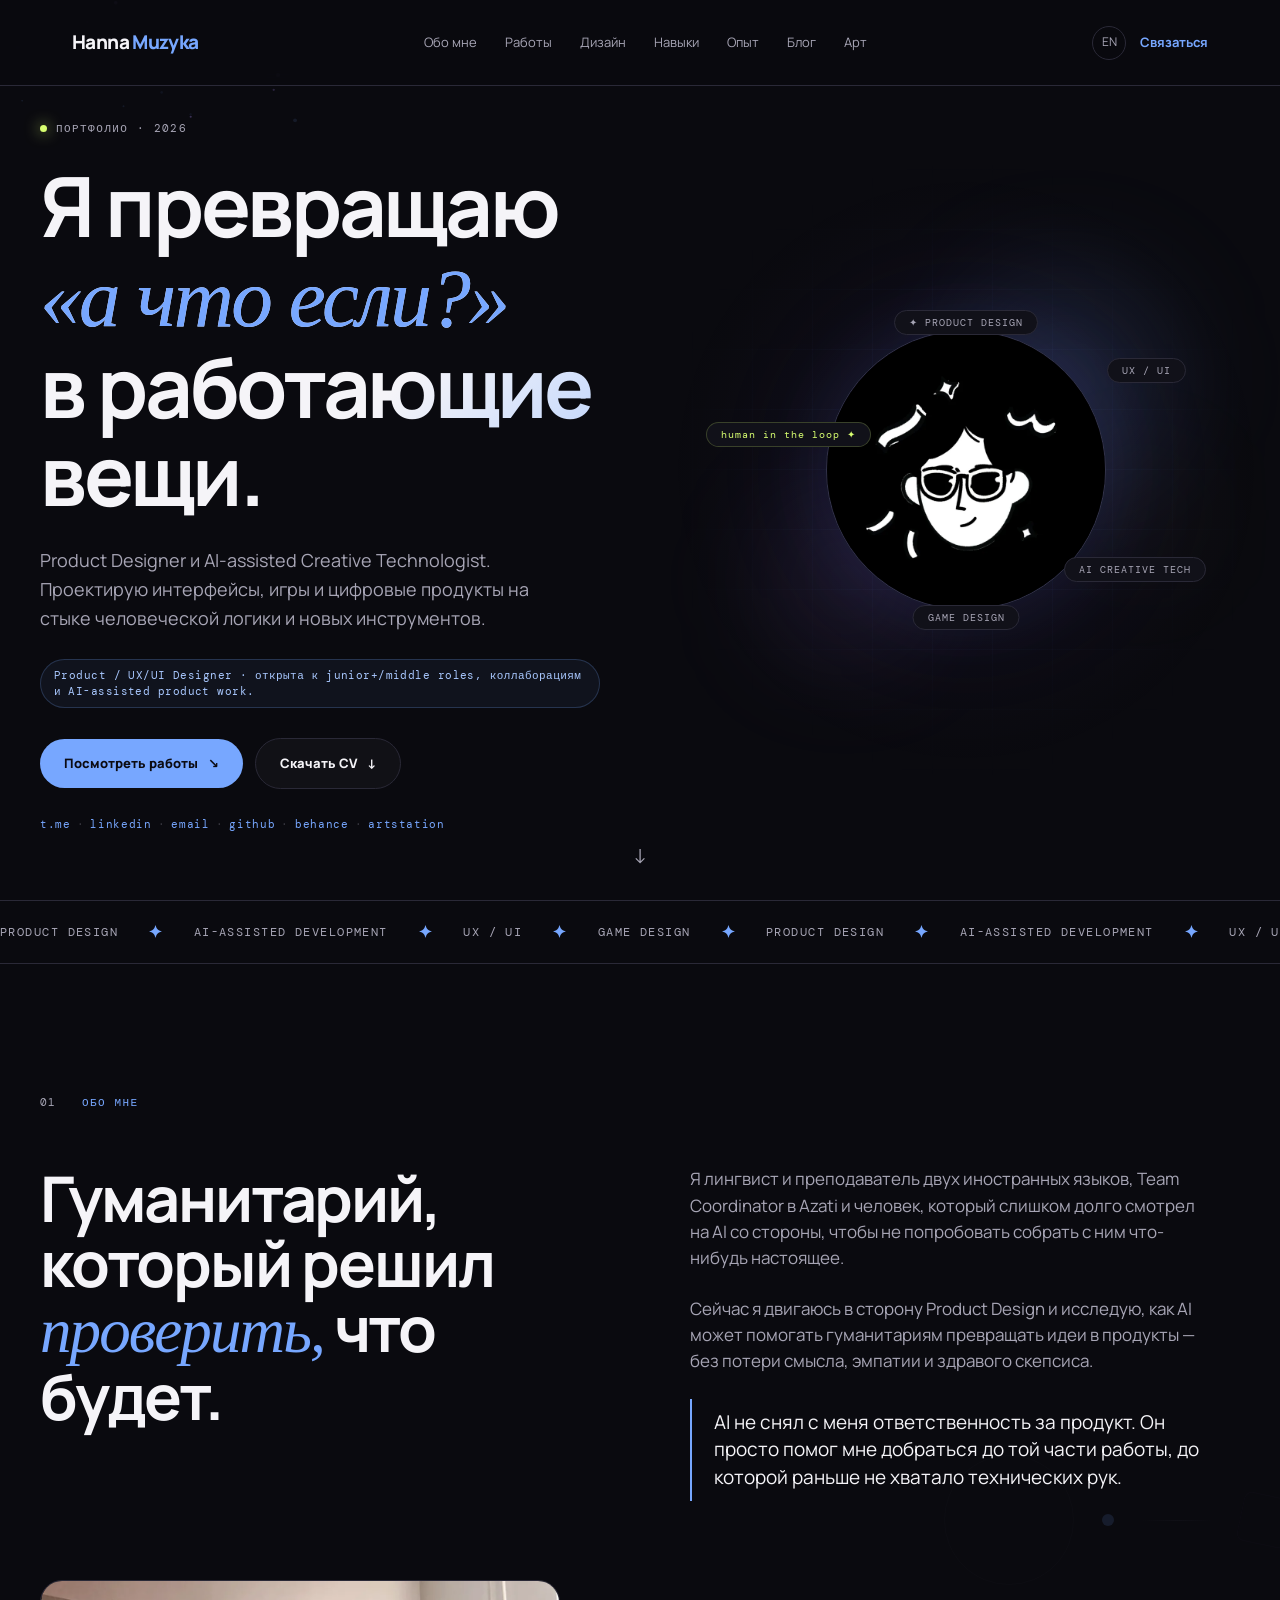
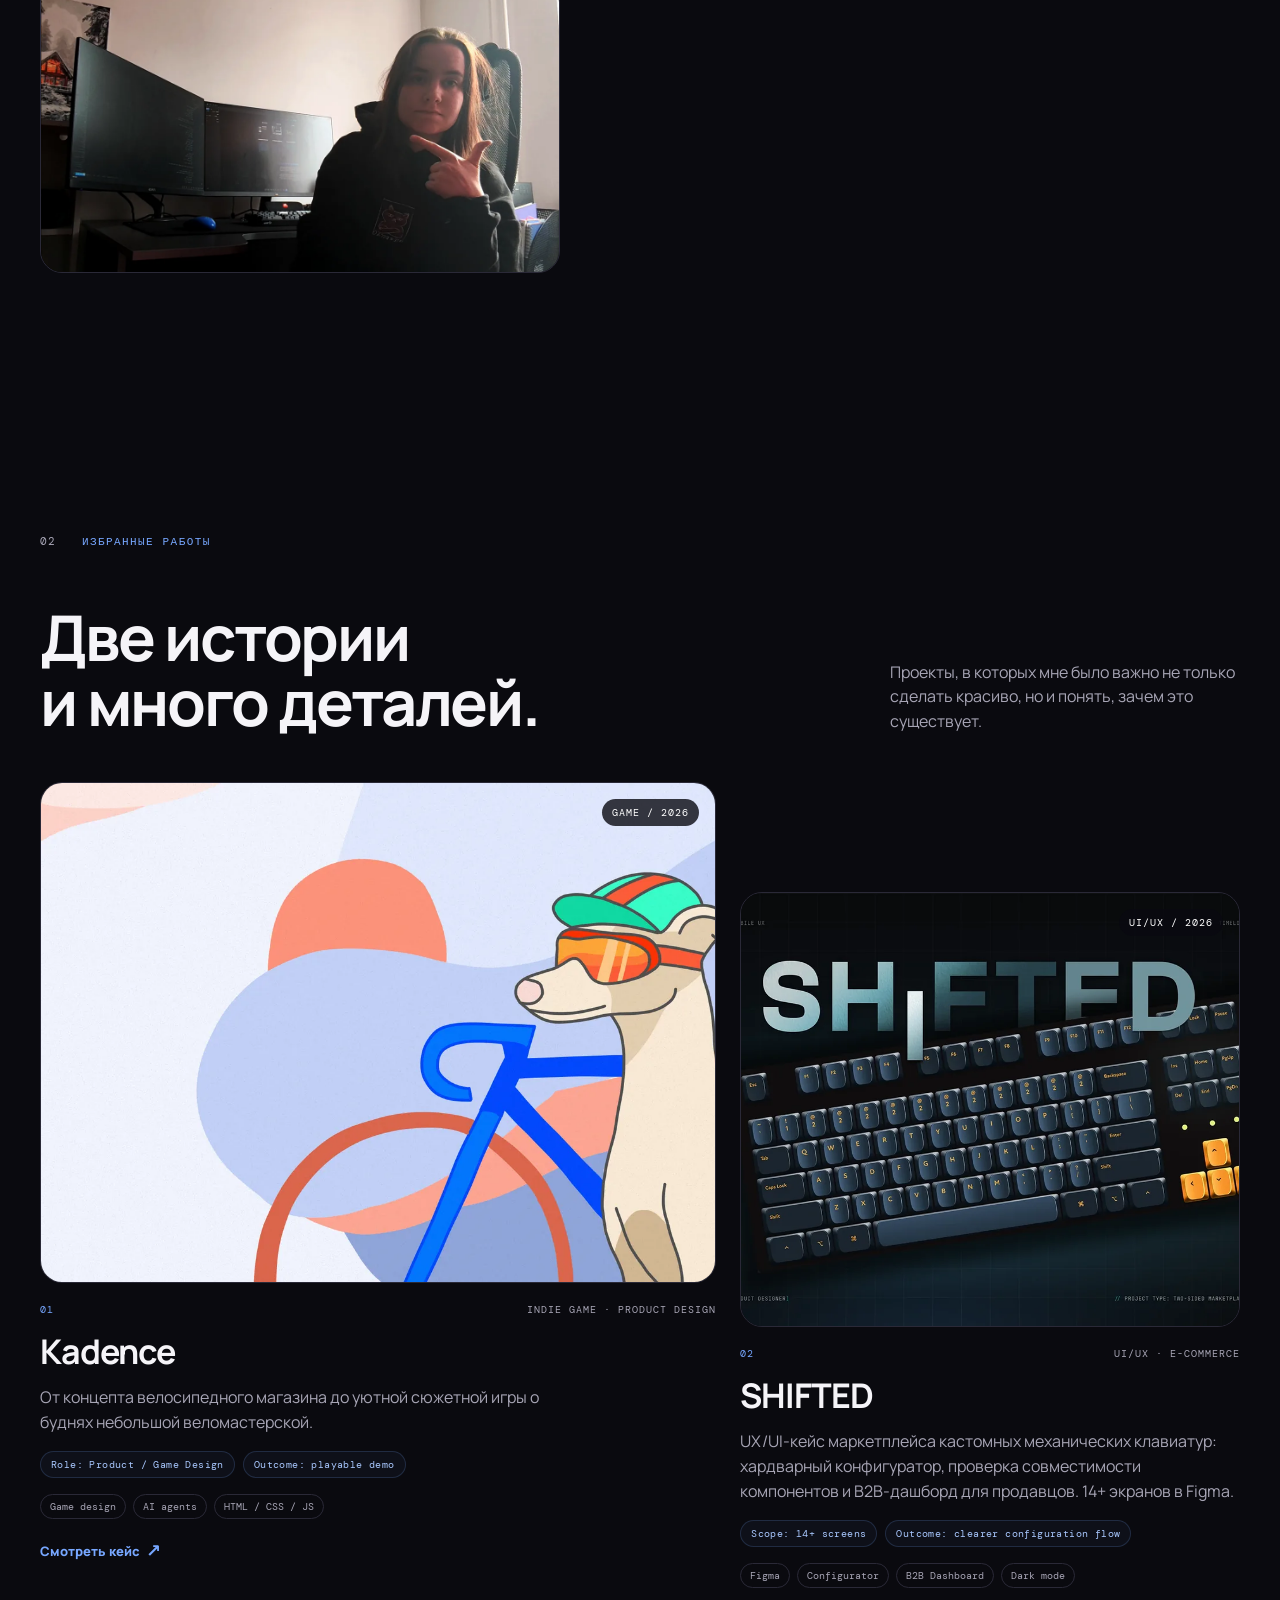
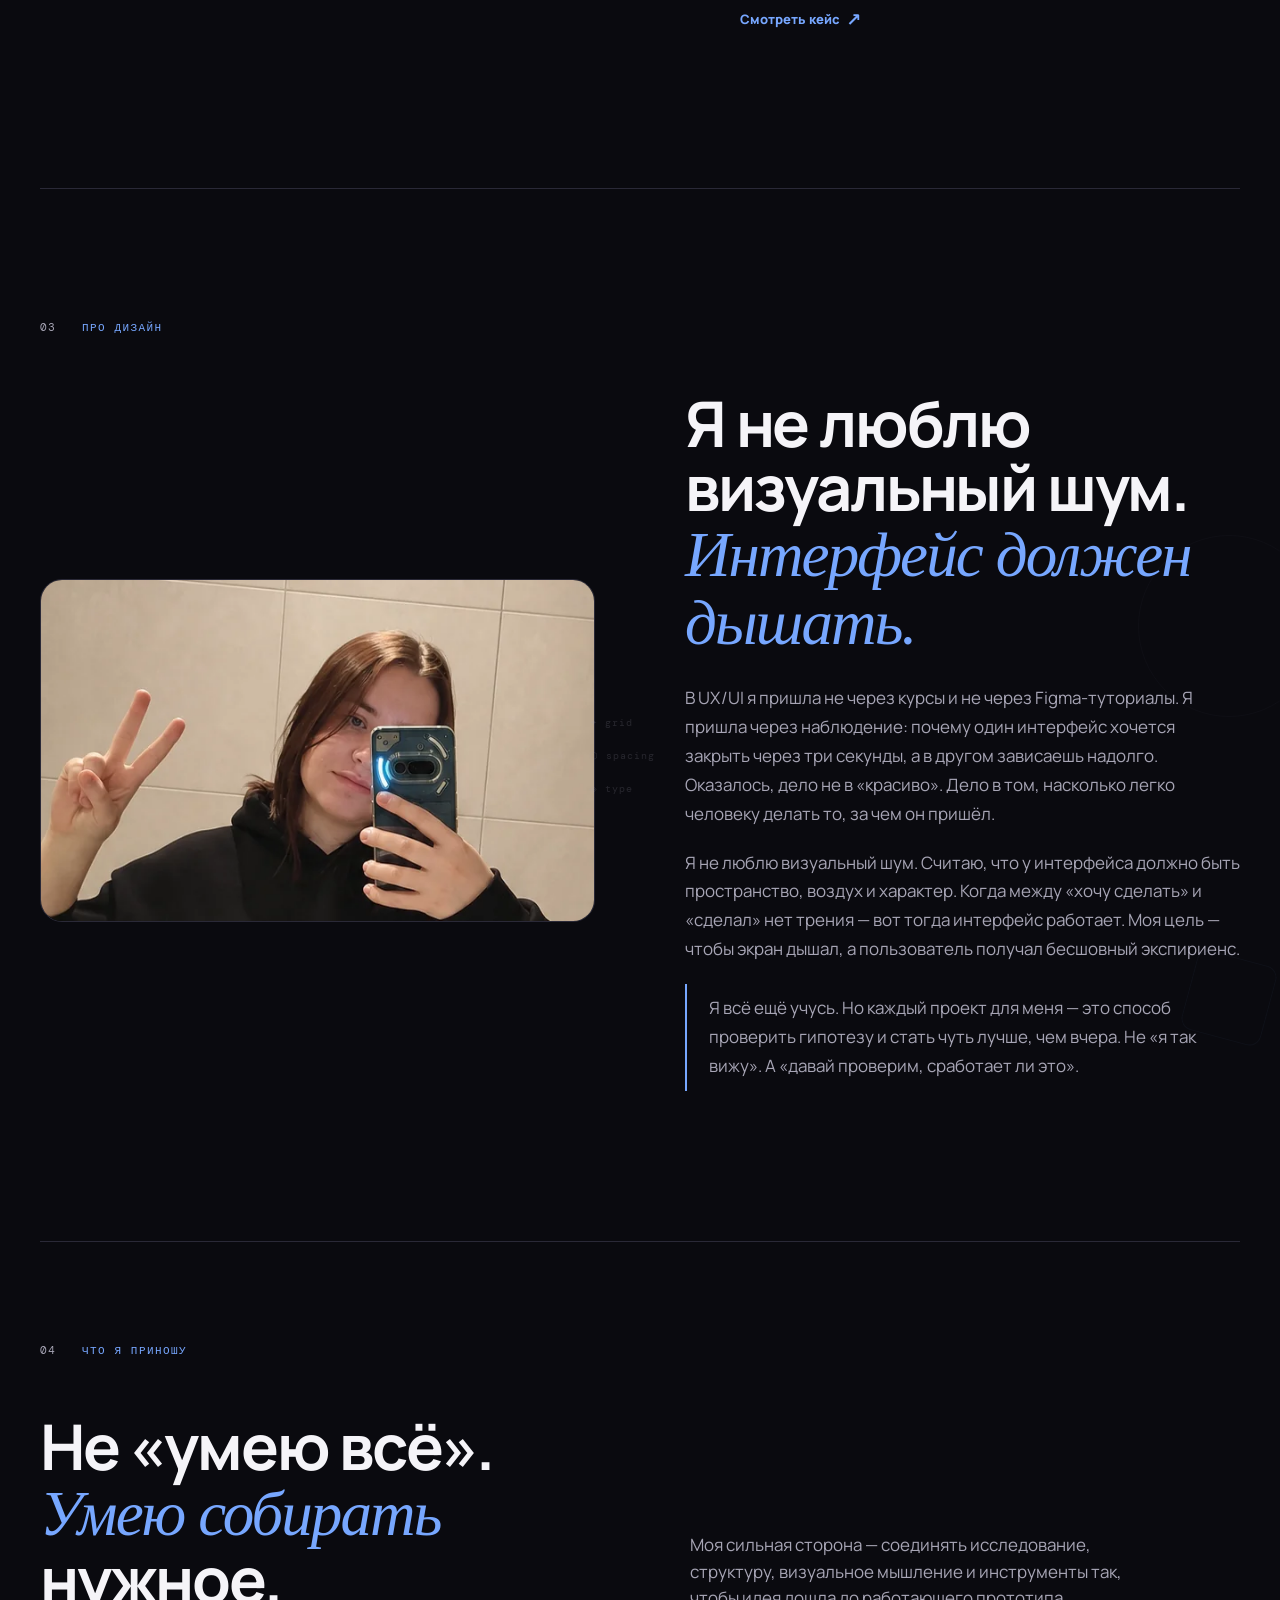
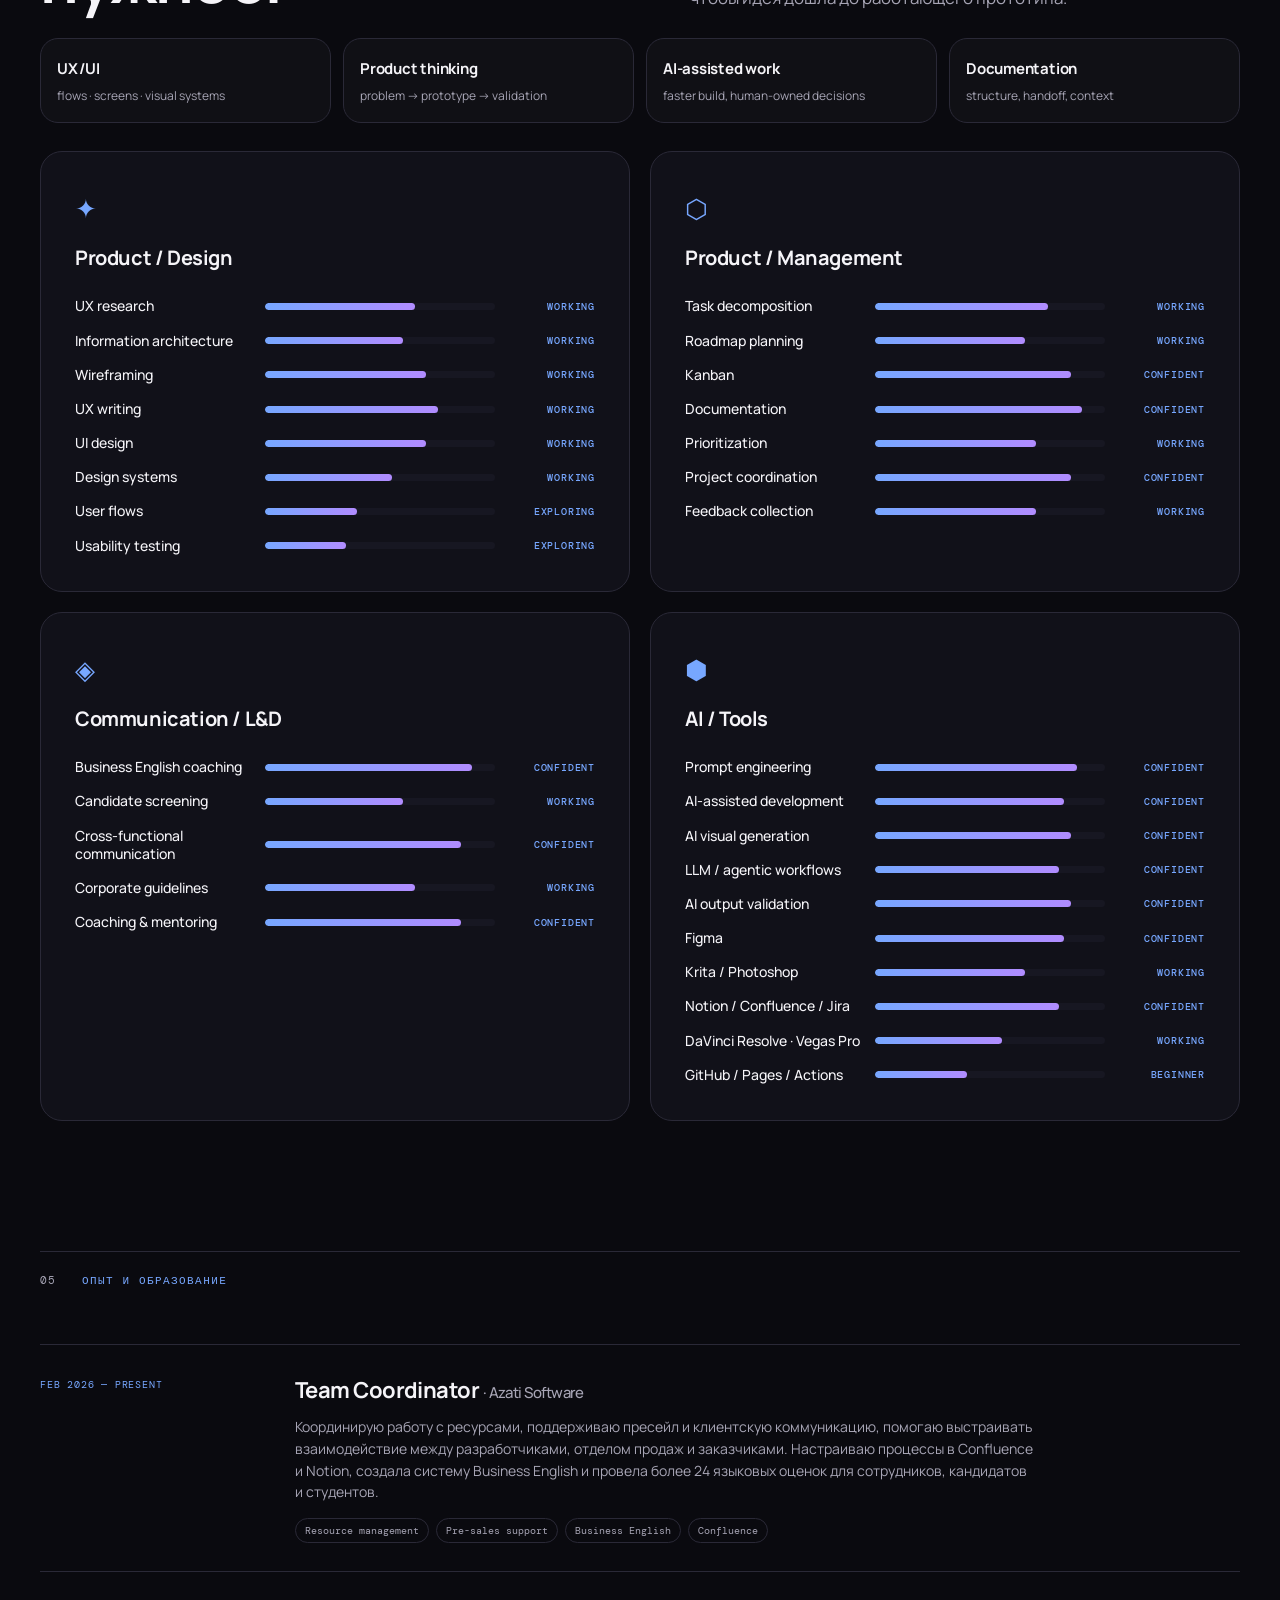
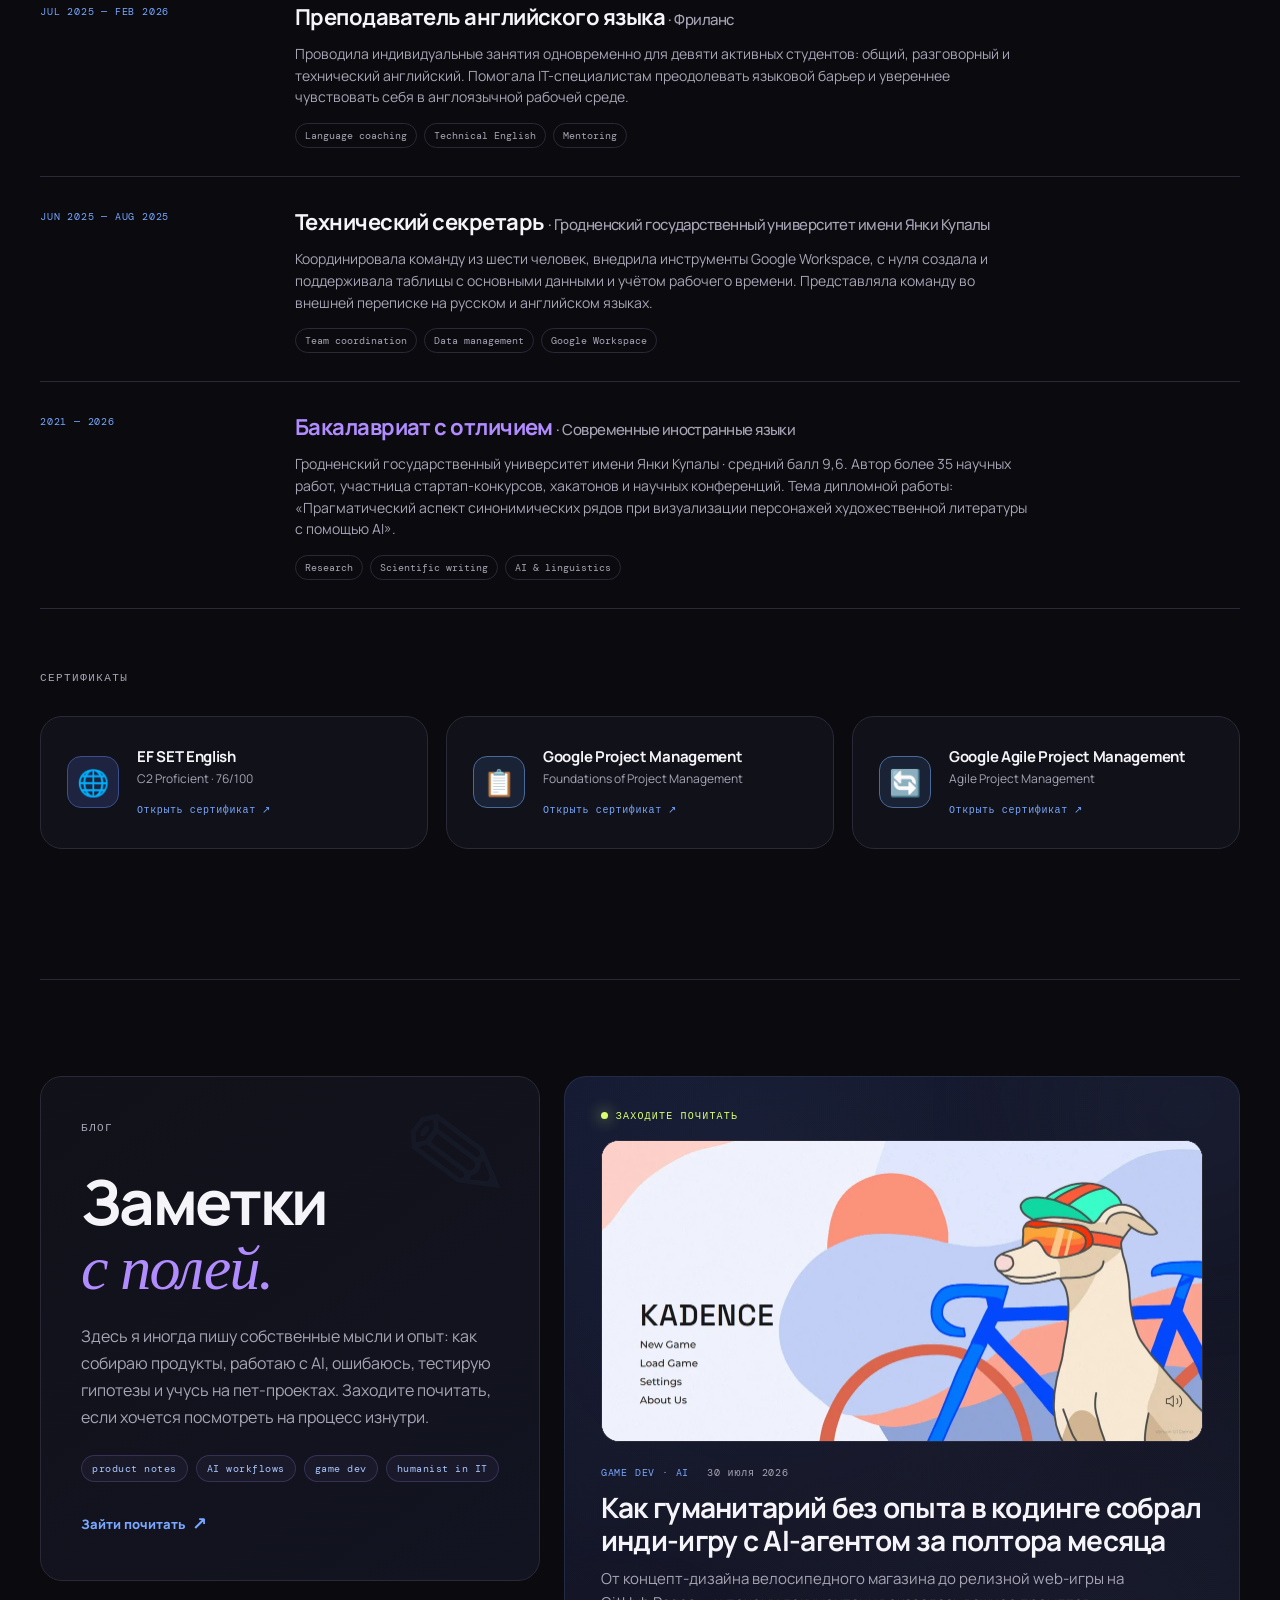
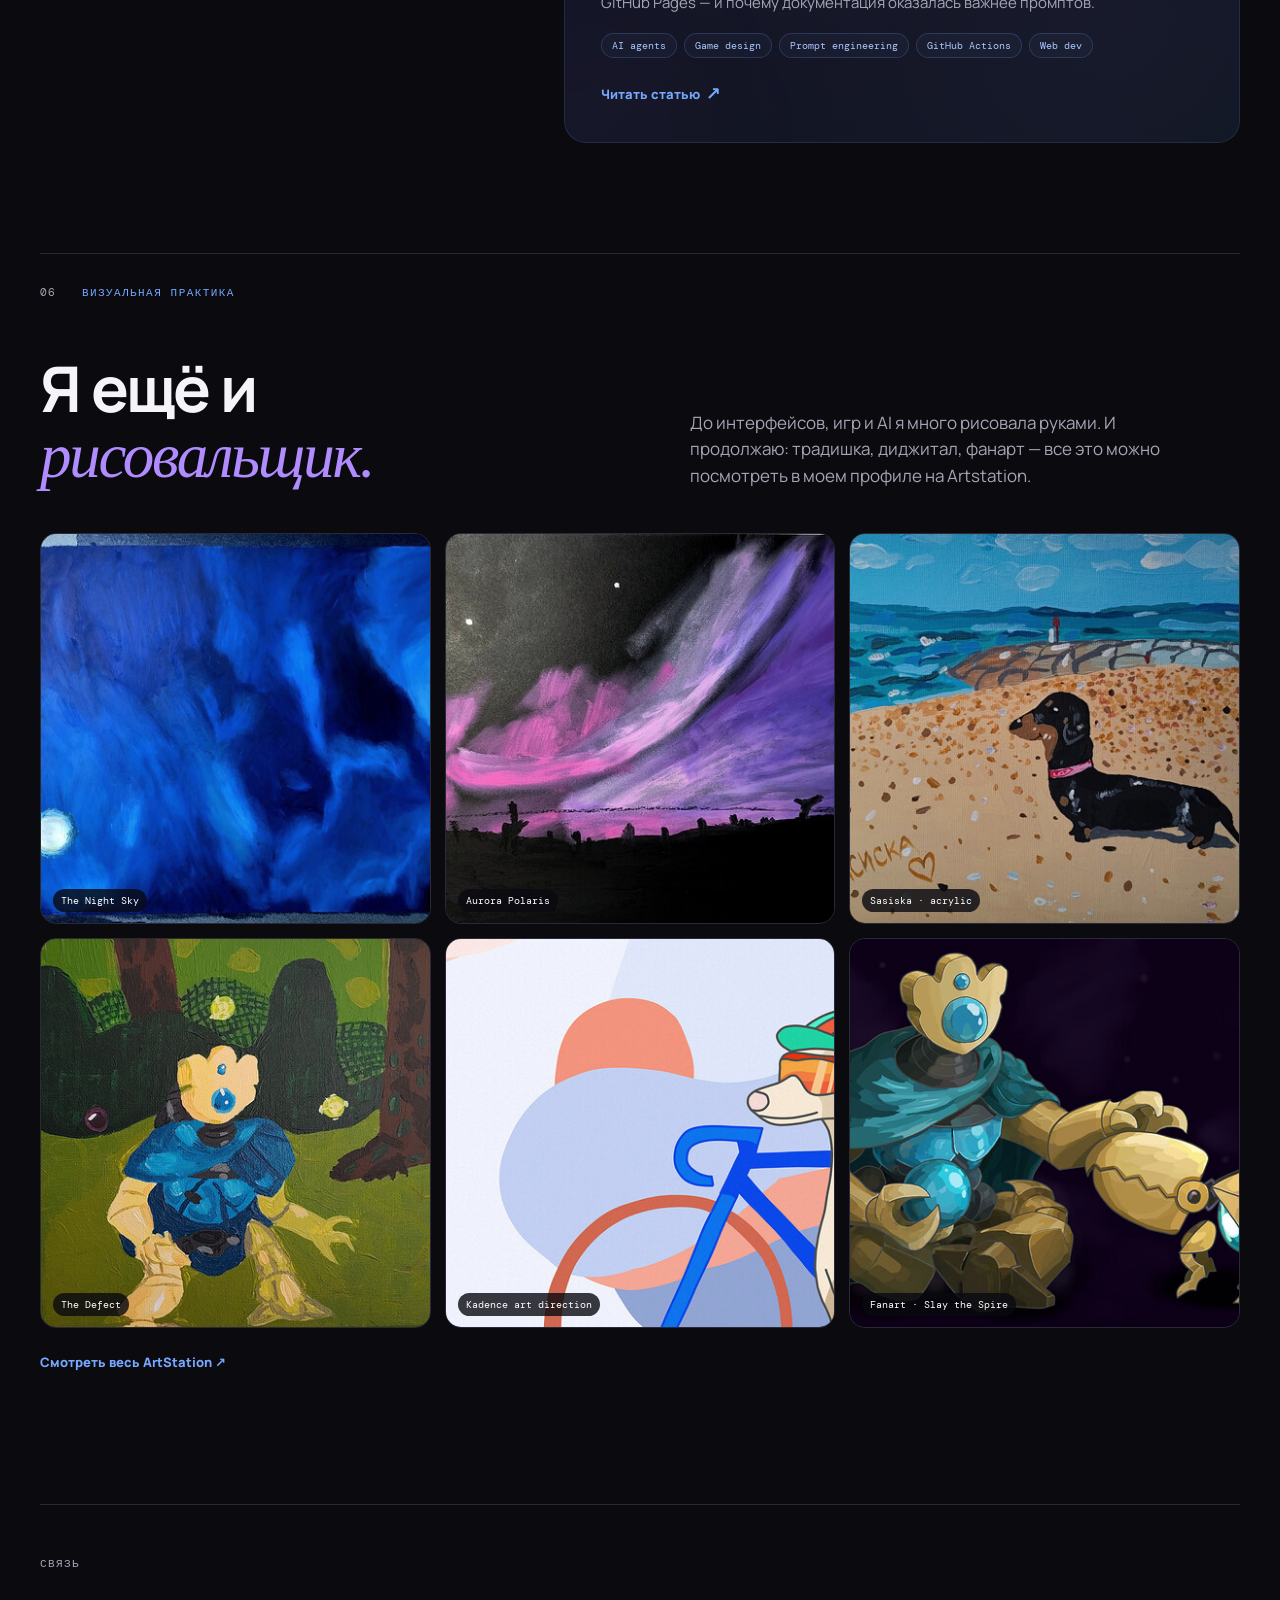
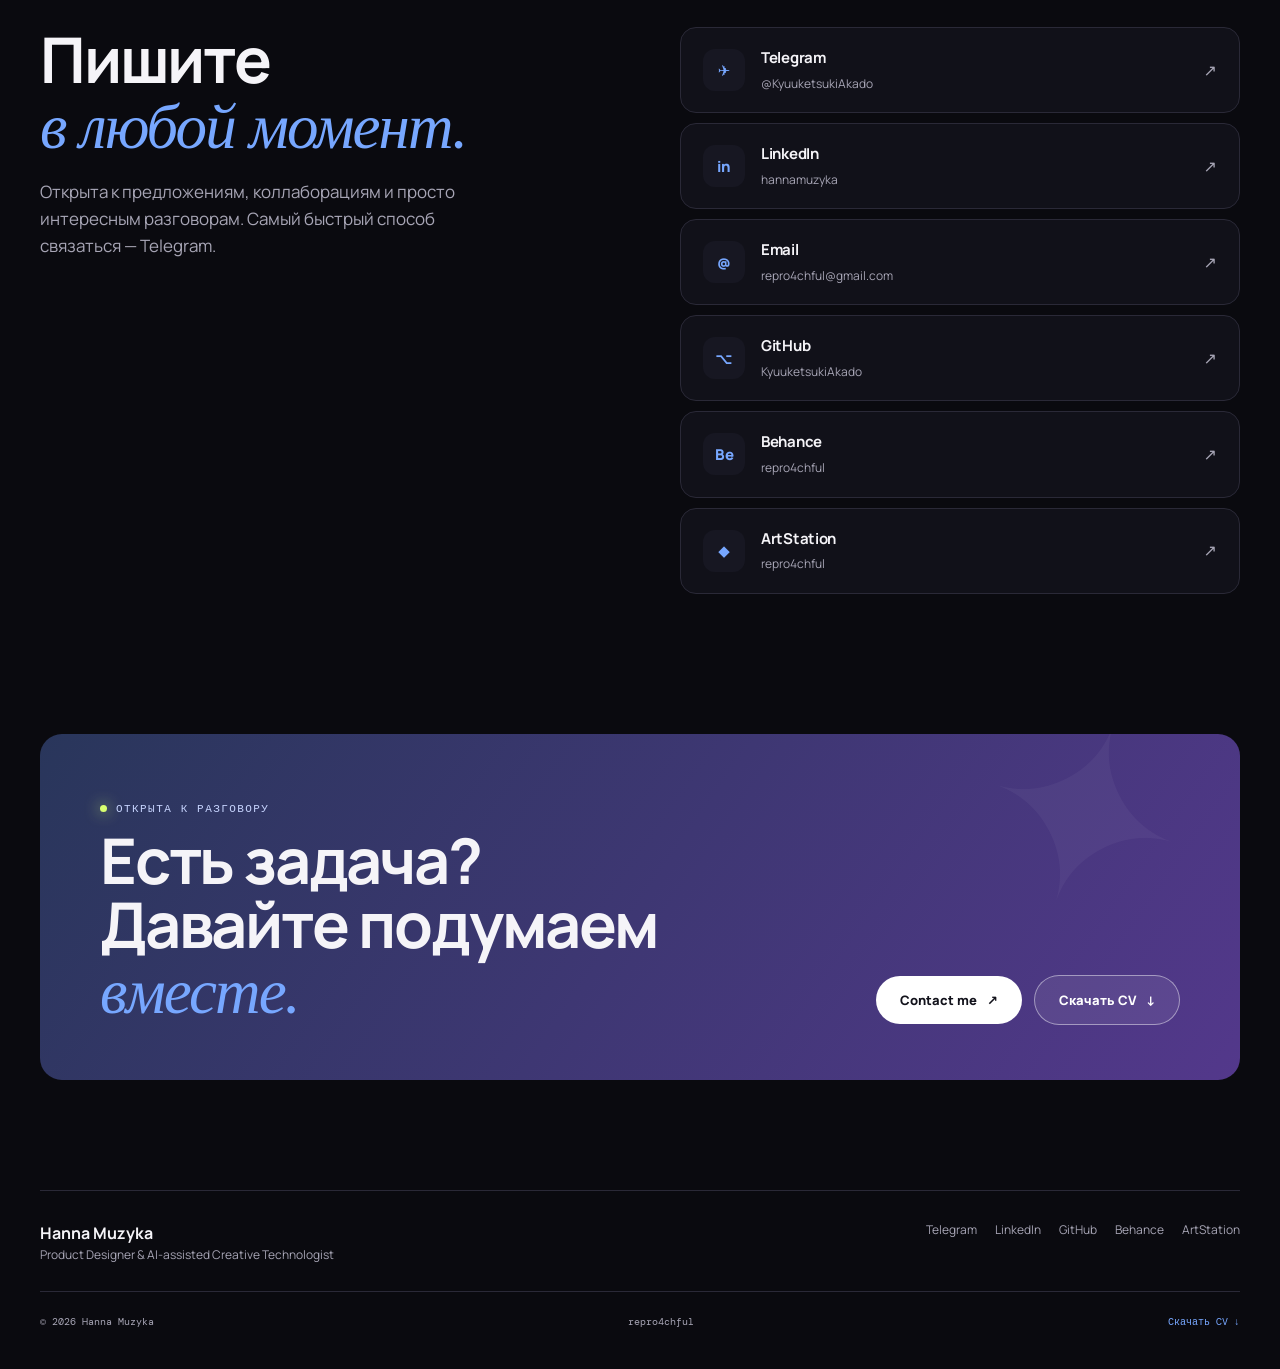
==== index.html @ 49dc427f "Update index.html" ====
<!doctype html>
<html lang="ru">
<head>
  <meta charset="utf-8">
  <meta name="viewport" content="width=device-width, initial-scale=1">
  <meta name="description" content="Hanna Muzyka — Product Designer & AI-assisted Creative Technologist. UX/UI, games, websites, apps and AI-assisted development.">
  <meta name="theme-color" content="#0b0b12">
  <meta name="twitter:card" content="summary_large_image">
  <meta name="twitter:title" content="Hanna Muzyka — Product Designer & AI-assisted Creative Technologist">
  <meta name="twitter:description" content="Exploring the intersection of UX, games, websites, apps and AI-assisted development.">
  <meta name="twitter:image" content="https://kyuuketsukiakado.github.io/hannamuzyka/assets/og/og-home.jpg">
  <meta property="og:type" content="website">
  <meta property="og:url" content="https://kyuuketsukiakado.github.io/hannamuzyka/">
  <meta property="og:title" content="Hanna Muzyka — Product Designer & AI-assisted Creative Technologist">
  <meta property="og:description" content="Exploring the intersection of UX, games, websites, apps and AI-assisted development.">
  <meta property="og:image" content="https://kyuuketsukiakado.github.io/hannamuzyka/assets/og/og-home.jpg">
  <meta property="og:image:width" content="1200">
  <meta property="og:image:height" content="630">
  <link rel="canonical" href="https://kyuuketsukiakado.github.io/hannamuzyka/">
  <title>Hanna Muzyka — Product Designer</title>
  <link rel="preconnect" href="https://fonts.googleapis.com">
  <link rel="preconnect" href="https://fonts.gstatic.com" crossorigin>
  <link href="https://fonts.googleapis.com/css2?family=DM+Mono:wght@400;500&family=Manrope:wght@400;500;600;700;800&display=swap" rel="stylesheet">
  <link rel="icon" type="image/png" sizes="192x192" href="assets/favicon.png">
  <link rel="stylesheet" href="css/style.css">
  <script type="application/ld+json">
  {
    "@context": "https://schema.org",
    "@type": "Person",
    "name": "Hanna Muzyka",
    "jobTitle": "Product Designer",
    "url": "https://kyuuketsukiakado.github.io/hannamuzyka/",
    "sameAs": [
      "https://www.linkedin.com/in/hannamuzyka/",
      "https://github.com/KyuuketsukiAkado",
      "https://www.behance.net/repro4chful",
      "https://www.artstation.com/repro4chful"
    ],
    "knowsAbout": ["Product Design", "UX/UI", "AI-assisted Development", "Game Design"]
  }
  </script>
</head>
<body>
  <a href="#top" class="skip-link">Перейти к содержимому</a>
  <canvas class="noise-canvas" id="noise-canvas" aria-hidden="true"></canvas>
  <div class="cursor-glow" aria-hidden="true"></div>
  <header class="site-header">
    <a class="wordmark" href="#top" aria-label="Hanna Muzyka home">Hanna<span>Muzyka</span></a>
    <nav class="nav-links" aria-label="Main navigation">
      <a href="#about" data-i18n="nav.about">Обо мне</a>
      <a href="#work" data-i18n="nav.work">Работы</a>
      <a href="#design" data-i18n="nav.design">Дизайн</a>
      <a href="#skills" data-i18n="nav.skills">Навыки</a>
      <a href="#experience" data-i18n="nav.experience">Опыт</a>
      <a href="blog.html" data-i18n="nav.blog">Блог</a>
      <a href="#art" data-i18n="nav.art">Арт</a>
    </nav>
    <div class="header-actions">
      <button class="lang-switch" id="lang-toggle" aria-label="Switch language">EN</button>
      <a class="small-contact" href="#connect" data-i18n="nav.contact">Связаться</a>
      <button class="menu-toggle" id="menu-toggle" aria-label="Открыть меню" aria-expanded="false" aria-controls="mobile-menu"><span></span><span></span><span></span></button>
    </div>
  </header>
  <div class="mobile-menu" id="mobile-menu">
    <nav class="mobile-menu-links" aria-label="Mobile navigation">
      <a href="#about" data-i18n="nav.about">Обо мне</a>
      <a href="#work" data-i18n="nav.work">Работы</a>
      <a href="#design" data-i18n="nav.design">Дизайн</a>
      <a href="#skills" data-i18n="nav.skills">Навыки</a>
      <a href="#experience" data-i18n="nav.experience">Опыт</a>
      <a href="blog.html" data-i18n="nav.blog">Блог</a>
      <a href="#art" data-i18n="nav.art">Арт</a>
      <a class="mobile-menu-contact" href="#connect" data-i18n="nav.contact">Связаться</a>
    </nav>
  </div>

  <main id="top" tabindex="-1">

    <!-- ── HERO ────────────────────────────── -->
    <section class="hero">
      <canvas class="hero-particles" id="hero-particles" aria-hidden="true"></canvas>
      <div class="hero-grid section-wrap">
        <div class="hero-copy">
          <p class="eyebrow hero-reveal" style="--i:0"><span class="status-dot"></span><span data-i18n="hero.eyebrow">Портфолио · 2026</span></p>
          <h1 class="hero-reveal" style="--i:1" data-i18n="hero.title">Я превращаю<br><em>«а что если?»</em><br>в работающие вещи.</h1>
          <p class="hero-lede hero-reveal" style="--i:2" data-i18n="hero.lede">Product Designer и AI-assisted Creative Technologist. Проектирую интерфейсы, игры и цифровые продукты на стыке человеческой логики и новых инструментов.</p>
          <p class="hero-role hero-reveal" style="--i:3" data-i18n="hero.role">Product / UX/UI Designer · открыта к junior+/middle roles, коллаборациям и AI-assisted product work.</p>
          <div class="hero-cta hero-reveal" style="--i:4">
            <a class="button button-primary" href="#work" data-i18n="hero.cta">Посмотреть работы <span>↘</span></a>
            <a class="button button-ghost" href="assets/Hanna-Muzyka-Resume.pdf" download data-i18n="hero.cv">Скачать CV <span>↓</span></a>
          </div>
          <div class="hero-quick-links hero-reveal" style="--i:5">
            <a href="https://t.me/KyuuketsukiAkado" target="_blank" rel="noopener noreferrer">t.me</a>
            <span aria-hidden="true">·</span>
            <a href="https://www.linkedin.com/in/hannamuzyka/" target="_blank" rel="noopener noreferrer">linkedin</a>
            <span aria-hidden="true">·</span>
            <a href="mailto:repro4chful@gmail.com">email</a>
            <span aria-hidden="true">·</span>
            <a href="https://github.com/KyuuketsukiAkado" target="_blank" rel="noopener noreferrer">github</a>
            <span aria-hidden="true">·</span>
            <a href="https://www.behance.net/repro4chful" target="_blank" rel="noopener noreferrer">behance</a>
            <span aria-hidden="true">·</span>
            <a href="https://www.artstation.com/repro4chful" target="_blank" rel="noopener noreferrer">artstation</a>
          </div>
        </div>
        <div class="hero-media">
          <div class="hero-bg-circle"></div>
          <div class="hero-grid-lines"></div>
          <div class="hero-portrait-wrap">
            <div class="hero-orb o1"></div>
            <div class="hero-orb o2"></div>
            <div class="hero-orb o3"></div>
            <div class="portrait-frame"><img src="assets/optimized/profile-mynotionface-720.webp" width="720" height="720" alt="Hanna Muzyka illustrated portrait"></div>
            <div class="hero-sticker s1">✦ PRODUCT DESIGN</div>
            <div class="hero-sticker s2">UX / UI</div>
            <div class="hero-sticker s3">AI CREATIVE TECH</div>
            <div class="hero-sticker s4">GAME DESIGN</div>
            <div class="hero-sticker s5">human in the loop ✦</div>
          </div>
        </div>
      </div>
      <div class="hero-scroll-hint"><span>↓</span></div>
    </section>

    <!-- ── MARQUEE ─────────────────────────── -->
    <section class="marquee" aria-label="Areas of practice">
      <div class="marquee-track">
        <span>PRODUCT DESIGN</span><b>✦</b><span>AI-ASSISTED DEVELOPMENT</span><b>✦</b><span>UX / UI</span><b>✦</b><span>GAME DESIGN</span><b>✦</b><span>PRODUCT DESIGN</span><b>✦</b><span>AI-ASSISTED DEVELOPMENT</span><b>✦</b><span>UX / UI</span><b>✦</b><span>GAME DESIGN</span>
        <span aria-hidden="true">PRODUCT DESIGN</span><b aria-hidden="true">✦</b><span aria-hidden="true">AI-ASSISTED DEVELOPMENT</span><b aria-hidden="true">✦</b><span aria-hidden="true">UX / UI</span><b aria-hidden="true">✦</b><span aria-hidden="true">GAME DESIGN</span><b aria-hidden="true">✦</b><span aria-hidden="true">PRODUCT DESIGN</span><b aria-hidden="true">✦</b><span aria-hidden="true">AI-ASSISTED DEVELOPMENT</span><b aria-hidden="true">✦</b><span aria-hidden="true">UX / UI</span><b aria-hidden="true">✦</b><span aria-hidden="true">GAME DESIGN</span>
      </div>
    </section>

    <!-- ── ABOUT ───────────────────────────── -->
    <section class="intro section-wrap reveal" id="about">
      <div class="section-kicker"><span>01</span><span data-i18n="about.kicker">ОБО МНЕ</span></div>
      <div class="intro-grid">
        <h2 data-i18n="about.title">Гуманитарий,<br>который решил<br><em>проверить,</em> что будет.</h2>
        <div class="intro-text">
          <p data-i18n="about.p1">Я лингвист и преподаватель двух иностранных языков, Team Coordinator в Azati и человек, который слишком долго смотрел на AI со стороны, чтобы не попробовать собрать с ним что-нибудь настоящее.</p>
          <p data-i18n="about.p2">Сейчас я двигаюсь в сторону Product Design и исследую, как AI может помогать гуманитариям превращать идеи в продукты — без потери смысла, эмпатии и здравого скепсиса.</p>
          <p class="pullquote" data-i18n="about.quote">AI не снял с меня ответственность за продукт. Он просто помог мне добраться до той части работы, до которой раньше не хватало технических рук.</p>
          <div class="intro-ambient">
            <span class="ambient-ring"></span>
            <span class="ambient-dot"></span>
            <span class="ambient-line"></span>
            <span class="ambient-square"></span>
          </div>
        </div>
      </div>
      <div class="intro-photo-row"><img src="assets/optimized/profile-rendered-1200.webp" width="1200" height="674" alt="Hanna Muzyka" class="intro-photo" loading="lazy"></div>
    </section>

    <!-- ── WORK ────────────────────────────── -->
    <section class="work section-wrap reveal" id="work">
      <div class="section-kicker"><span>02</span><span data-i18n="work.kicker">ИЗБРАННЫЕ РАБОТЫ</span></div>
      <div class="section-heading"><h2 data-i18n="work.title">Две истории<br>и много деталей.</h2><p data-i18n="work.sub">Проекты, в которых мне было важно не только сделать красиво, но и понять, зачем это существует.</p></div>
      <div class="project-grid">
        <article class="project-card project-kadence">
          <a class="project-image" href="projects/kadence.html"><img src="assets/optimized/project-kadence-menu-1400.webp" width="1400" height="788" alt="Kadence game main menu" loading="lazy"><span class="image-label">GAME / 2026</span></a>
          <div class="project-meta"><span>01</span><span data-i18n="kadence.type">INDIE GAME · PRODUCT DESIGN</span></div>
          <h3>Kadence</h3>
          <p data-i18n="kadence.short">От концепта велосипедного магазина до уютной сюжетной игры о буднях небольшой веломастерской.</p>
          <div class="project-proof" aria-label="Project highlights"><span>Role: Product / Game Design</span><span>Outcome: playable demo</span></div>
          <div class="tag-row"><span>Game design</span><span>AI agents</span><span>HTML / CSS / JS</span></div>
          <a class="arrow-link" href="projects/kadence.html" data-i18n="work.case">Смотреть кейс <span>↗</span></a>
        </article>
        <article class="project-card project-shifted">
          <a class="project-image" href="projects/shifted.html"><img src="assets/optimized/project-shifted-hero-1200.webp" width="1200" height="750" alt="SHIFTED custom keyboard e-commerce interface" loading="lazy"><span class="image-label">UI/UX / 2026</span></a>
          <div class="project-meta"><span>02</span><span>UI/UX · E-COMMERCE</span></div>
          <h3>SHIFTED</h3>
          <p data-i18n="shifted.short">UX/UI-кейс маркетплейса кастомных механических клавиатур: хардварный конфигуратор, проверка совместимости компонентов и B2B-дашборд для продавцов. 14+ экранов в Figma.</p>
          <div class="project-proof" aria-label="Project highlights"><span>Scope: 14+ screens</span><span>Outcome: clearer configuration flow</span></div>
          <div class="tag-row"><span>Figma</span><span>Configurator</span><span>B2B Dashboard</span><span>Dark mode</span></div>
          <a class="arrow-link" href="projects/shifted.html" data-i18n="work.case">Смотреть кейс <span>↗</span></a>
        </article>
      </div>
    </section>

    <!-- ── DESIGN ──────────────────────────── -->
    <section class="design-philosophy section-wrap reveal" id="design">
      <div class="section-kicker"><span>03</span><span data-i18n="design.kicker">ПРО ДИЗАЙН</span></div>
      <div class="design-grid">
        <div class="design-visual">
          <img src="assets/optimized/profile-ui-preview-620.webp" width="620" height="382" alt="UI design preview" class="design-preview" loading="lazy">
          <div class="design-floating-elements"><span>✦ grid</span><span>⬡ spacing</span><span>◈ type</span></div>
        </div>
        <div class="design-text">
          <h2 data-i18n="design.title">Я не люблю<br>визуальный шум.<br><em>Интерфейс должен дышать.</em></h2>
          <p data-i18n="design.p1">В UX/UI я пришла не через курсы и не через Figma-туториалы. Я пришла через наблюдение: почему один интерфейс хочется закрыть через три секунды, а в другом зависаешь надолго. Оказалось, дело не в «красиво». Дело в том, насколько легко человеку делать то, за чем он пришёл.</p>
          <p data-i18n="design.p2">Я не люблю визуальный шум. Считаю, что у интерфейса должно быть пространство, воздух и характер. Когда между «хочу сделать» и «сделал» нет трения — вот тогда интерфейс работает. Моя цель — чтобы экран дышал, а пользователь получал бесшовный экспириенс.</p>
          <p class="pullquote" data-i18n="design.quote">Я всё ещё учусь. Но каждый проект для меня — это способ проверить гипотезу и стать чуть лучше, чем вчера. Не «я так вижу». А «давай проверим, сработает ли это».</p>
        </div>
      </div>
    </section>

    <!-- ── SKILLS ──────────────────────────── -->
    <section class="skills section-wrap reveal" id="skills">
      <div class="section-kicker"><span>04</span><span data-i18n="skills.kicker">ЧТО Я ПРИНОШУ</span></div>
      <div class="skills-intro"><h2 data-i18n="skills.title">Не «умею всё».<br><em>Умею собирать</em><br>нужное.</h2><p data-i18n="skills.sub">Моя сильная сторона — соединять исследование, структуру, визуальное мышление и инструменты так, чтобы идея дошла до работающего прототипа.</p></div>
      <div class="core-skills" aria-label="Core strengths">
        <div><strong>UX/UI</strong><span>flows · screens · visual systems</span></div>
        <div><strong>Product thinking</strong><span>problem → prototype → validation</span></div>
        <div><strong>AI-assisted work</strong><span>faster build, human-owned decisions</span></div>
        <div><strong>Documentation</strong><span>structure, handoff, context</span></div>
      </div>
      <div class="skill-clusters">
        <div class="skill-cluster"><div class="skill-cluster-icon">✦</div><h3>Product / Design</h3><div class="skill-bars"><div class="skill-bar"><span class="skill-name">UX research</span><span class="skill-track"><span class="skill-fill" style="width:65%"></span></span><span class="skill-level">Working</span></div><div class="skill-bar"><span class="skill-name">Information architecture</span><span class="skill-track"><span class="skill-fill" style="width:60%"></span></span><span class="skill-level">Working</span></div><div class="skill-bar"><span class="skill-name">Wireframing</span><span class="skill-track"><span class="skill-fill" style="width:70%"></span></span><span class="skill-level">Working</span></div><div class="skill-bar"><span class="skill-name">UX writing</span><span class="skill-track"><span class="skill-fill" style="width:75%"></span></span><span class="skill-level">Working</span></div><div class="skill-bar"><span class="skill-name">UI design</span><span class="skill-track"><span class="skill-fill" style="width:70%"></span></span><span class="skill-level">Working</span></div><div class="skill-bar"><span class="skill-name">Design systems</span><span class="skill-track"><span class="skill-fill" style="width:55%"></span></span><span class="skill-level">Working</span></div><div class="skill-bar"><span class="skill-name">User flows</span><span class="skill-track"><span class="skill-fill" style="width:40%"></span></span><span class="skill-level">Exploring</span></div><div class="skill-bar"><span class="skill-name">Usability testing</span><span class="skill-track"><span class="skill-fill" style="width:35%"></span></span><span class="skill-level">Exploring</span></div></div></div>
        <div class="skill-cluster"><div class="skill-cluster-icon">⬡</div><h3>Product / Management</h3><div class="skill-bars"><div class="skill-bar"><span class="skill-name">Task decomposition</span><span class="skill-track"><span class="skill-fill" style="width:75%"></span></span><span class="skill-level">Working</span></div><div class="skill-bar"><span class="skill-name">Roadmap planning</span><span class="skill-track"><span class="skill-fill" style="width:65%"></span></span><span class="skill-level">Working</span></div><div class="skill-bar"><span class="skill-name">Kanban</span><span class="skill-track"><span class="skill-fill" style="width:85%"></span></span><span class="skill-level">Confident</span></div><div class="skill-bar"><span class="skill-name">Documentation</span><span class="skill-track"><span class="skill-fill" style="width:90%"></span></span><span class="skill-level">Confident</span></div><div class="skill-bar"><span class="skill-name">Prioritization</span><span class="skill-track"><span class="skill-fill" style="width:70%"></span></span><span class="skill-level">Working</span></div><div class="skill-bar"><span class="skill-name">Project coordination</span><span class="skill-track"><span class="skill-fill" style="width:85%"></span></span><span class="skill-level">Confident</span></div><div class="skill-bar"><span class="skill-name">Feedback collection</span><span class="skill-track"><span class="skill-fill" style="width:70%"></span></span><span class="skill-level">Working</span></div></div></div>
        <div class="skill-cluster"><div class="skill-cluster-icon">◈</div><h3>Communication / L&D</h3><div class="skill-bars"><div class="skill-bar"><span class="skill-name">Business English coaching</span><span class="skill-track"><span class="skill-fill" style="width:90%"></span></span><span class="skill-level">Confident</span></div><div class="skill-bar"><span class="skill-name">Candidate screening</span><span class="skill-track"><span class="skill-fill" style="width:60%"></span></span><span class="skill-level">Working</span></div><div class="skill-bar"><span class="skill-name">Cross-functional communication</span><span class="skill-track"><span class="skill-fill" style="width:85%"></span></span><span class="skill-level">Confident</span></div><div class="skill-bar"><span class="skill-name">Corporate guidelines</span><span class="skill-track"><span class="skill-fill" style="width:65%"></span></span><span class="skill-level">Working</span></div><div class="skill-bar"><span class="skill-name">Coaching &amp; mentoring</span><span class="skill-track"><span class="skill-fill" style="width:85%"></span></span><span class="skill-level">Confident</span></div></div></div>
        <div class="skill-cluster"><div class="skill-cluster-icon">⬢</div><h3>AI / Tools</h3><div class="skill-bars"><div class="skill-bar"><span class="skill-name">Prompt engineering</span><span class="skill-track"><span class="skill-fill" style="width:88%"></span></span><span class="skill-level">Confident</span></div><div class="skill-bar"><span class="skill-name">AI-assisted development</span><span class="skill-track"><span class="skill-fill" style="width:82%"></span></span><span class="skill-level">Confident</span></div><div class="skill-bar"><span class="skill-name">AI visual generation</span><span class="skill-track"><span class="skill-fill" style="width:85%"></span></span><span class="skill-level">Confident</span></div><div class="skill-bar"><span class="skill-name">LLM / agentic workflows</span><span class="skill-track"><span class="skill-fill" style="width:80%"></span></span><span class="skill-level">Confident</span></div><div class="skill-bar"><span class="skill-name">AI output validation</span><span class="skill-track"><span class="skill-fill" style="width:85%"></span></span><span class="skill-level">Confident</span></div><div class="skill-bar"><span class="skill-name">Figma</span><span class="skill-track"><span class="skill-fill" style="width:82%"></span></span><span class="skill-level">Confident</span></div><div class="skill-bar"><span class="skill-name">Krita / Photoshop</span><span class="skill-track"><span class="skill-fill" style="width:65%"></span></span><span class="skill-level">Working</span></div><div class="skill-bar"><span class="skill-name">Notion / Confluence / Jira</span><span class="skill-track"><span class="skill-fill" style="width:80%"></span></span><span class="skill-level">Confident</span></div><div class="skill-bar"><span class="skill-name">DaVinci Resolve · Vegas Pro</span><span class="skill-track"><span class="skill-fill" style="width:55%"></span></span><span class="skill-level">Working</span></div><div class="skill-bar"><span class="skill-name">GitHub / Pages / Actions</span><span class="skill-track"><span class="skill-fill" style="width:40%"></span></span><span class="skill-level">Beginner</span></div></div></div>
      </div>
    </section>

    <!-- ── EXPERIENCE ──────────────────────── -->
    <section class="experience section-wrap reveal" id="experience">
      <div class="section-kicker"><span>05</span><span data-i18n="experience.kicker">ОПЫТ И ОБРАЗОВАНИЕ</span></div>
      <div class="timeline">
        <article class="timeline-item"><div class="timeline-date">FEB 2026 — PRESENT</div><div><h3 data-i18n="experience.azati.title">Team Coordinator <span>· Azati Software</span></h3><p data-i18n="experience.azati">Координирую работу с ресурсами, поддерживаю пресейл и клиентскую коммуникацию, помогаю выстраивать взаимодействие между разработчиками, отделом продаж и заказчиками. Настраиваю процессы в Confluence и Notion, создала систему Business English и провела более 24 языковых оценок для сотрудников, кандидатов и студентов.</p><div class="timeline-tags"><span>Resource management</span><span>Pre-sales support</span><span>Business English</span><span>Confluence</span></div></div></article>
        <article class="timeline-item"><div class="timeline-date">JUL 2025 — FEB 2026</div><div><h3 data-i18n="experience.tutor.title">Преподаватель английского языка <span>· Фриланс</span></h3><p data-i18n="experience.tutor">Проводила индивидуальные занятия одновременно для девяти активных студентов: общий, разговорный и технический английский. Помогала IT-специалистам преодолевать языковой барьер и увереннее чувствовать себя в англоязычной рабочей среде.</p><div class="timeline-tags"><span>Language coaching</span><span>Technical English</span><span>Mentoring</span></div></div></article>
        <article class="timeline-item"><div class="timeline-date">JUN 2025 — AUG 2025</div><div><h3 data-i18n="experience.secretary.title">Технический секретарь <span>· Гродненский государственный университет имени Янки Купалы</span></h3><p data-i18n="experience.secretary">Координировала команду из шести человек, внедрила инструменты Google Workspace, с нуля создала и поддерживала таблицы с основными данными и учётом рабочего времени. Представляла команду во внешней переписке на русском и английском языках.</p><div class="timeline-tags"><span>Team coordination</span><span>Data management</span><span>Google Workspace</span></div></div></article>
        <article class="timeline-item education-item"><div class="timeline-date">2021 — 2026</div><div><h3 data-i18n="experience.education.title">Бакалавриат с отличием <span>· Современные иностранные языки</span></h3><p data-i18n="experience.education">Гродненский государственный университет имени Янки Купалы · средний балл 9,6. Автор более 35 научных работ, участница стартап-конкурсов, хакатонов и научных конференций. Тема дипломной работы: «Прагматический аспект синонимических рядов при визуализации персонажей художественной литературы с помощью AI».</p><div class="timeline-tags"><span>Research</span><span>Scientific writing</span><span>AI & linguistics</span></div></div></article>
      </div>
    </section>

    <!-- ── CERTS ───────────────────────────── -->
    <section class="certs section-wrap reveal" id="certs">
      <div class="section-kicker"><span data-i18n="certs.kicker">СЕРТИФИКАТЫ</span></div>
      <div class="certs-grid">
        <a class="cert-card" href="https://cert.efset.org/bH4uao" target="_blank" rel="noopener noreferrer"><div class="cert-icon cert-ef">🌐</div><div class="cert-info"><strong>EF SET English</strong><span>C2 Proficient · 76/100</span><small>Открыть сертификат ↗</small></div></a>
        <a class="cert-card" href="https://www.coursera.org/account/accomplishments/verify/S05HTWKH552I" target="_blank" rel="noopener noreferrer"><div class="cert-icon cert-google">📋</div><div class="cert-info"><strong>Google Project Management</strong><span>Foundations of Project Management</span><small>Открыть сертификат ↗</small></div></a>
        <a class="cert-card" href="https://www.coursera.org/account/accomplishments/verify/B06XTYNH4PYU" target="_blank" rel="noopener noreferrer"><div class="cert-icon cert-google">🔄</div><div class="cert-info"><strong>Google Agile Project Management</strong><span>Agile Project Management</span><small>Открыть сертификат ↗</small></div></a>
      </div>
    </section>

    <!-- ═══════════════ BLOG ═══════ -->
    <section class="blog-section section-wrap reveal" id="blog">
      <div class="blog-shell">
        <div class="blog-intro-card">
          <div class="section-kicker"><span data-i18n="blog.kicker">БЛОГ</span></div>
          <h2 data-i18n="blog.title">Заметки<br><em>с полей.</em></h2>
          <p data-i18n="blog.sub">Здесь я иногда пишу собственные мысли и опыт: как собираю продукты, работаю с AI, ошибаюсь, тестирую гипотезы и учусь на пет‑проектах. Заходите почитать, если хочется посмотреть на процесс изнутри.</p>
          <div class="blog-topic-row" aria-label="Blog topics">
            <span data-i18n="blog.topic1">product notes</span>
            <span data-i18n="blog.topic2">AI workflows</span>
            <span data-i18n="blog.topic3">game dev</span>
            <span data-i18n="blog.topic4">humanist in IT</span>
          </div>
          <a class="arrow-link blog-intro-link" href="blog.html" data-i18n="blog.invite">Зайти почитать <span>↗</span></a>
        </div>
        <div class="blog-articles-grid" aria-label="Blog articles">
          <article class="blog-article-card is-featured">
            <div class="blog-featured-badge"><span class="status-dot"></span><span data-i18n="blog.badge">ЗАХОДИТЕ ПОЧИТАТЬ</span></div>
            <a class="blog-article-image" href="blog.html"><img src="assets/optimized/blog-habr-01-1200.webp" width="1200" height="601" alt="Kadence game main menu" loading="lazy"></a>
            <div class="blog-article-copy">
              <div class="blog-featured-meta"><span>GAME DEV · AI</span><span data-i18n="blog.date">30 июля 2026</span></div>
              <h3 data-i18n="blog.kadence.title">Как гуманитарий без опыта в кодинге собрал инди-игру с AI-агентом за полтора месяца</h3>
              <p data-i18n="blog.kadence.short">От концепт-дизайна велосипедного магазина до релизной web-игры на GitHub Pages — и почему документация оказалась важнее промптов.</p>
              <div class="blog-featured-tags"><span>AI agents</span><span>Game design</span><span>Prompt engineering</span><span>GitHub Actions</span><span>Web dev</span></div>
              <a class="arrow-link" href="blog.html" data-i18n="blog.read">Читать статью <span>↗</span></a>
            </div>
            <div class="blog-card-glow o1"></div>
            <div class="blog-card-glow o2"></div>
          </article>
          <!-- Для следующих постов просто дублируй .blog-article-card ниже: сетка сама аккуратно разложит карточки. -->
        </div>
      </div>
    </section>

    <!-- ── ART ─────────────────────────────── -->
    <section class="art-practice section-wrap reveal" id="art">
      <div class="section-kicker"><span>06</span><span data-i18n="art.kicker">ВИЗУАЛЬНАЯ ПРАКТИКА</span></div>
      <div class="art-intro"><h2 data-i18n="art.title">Я ещё и<br><em>рисовальщик.</em></h2><p data-i18n="art.sub">До интерфейсов, игр и AI я много рисовала руками. И продолжаю: традишка, диджитал, фанарт — все это можно посмотреть в моем профиле на Artstation.</p></div>
      <div class="art-gallery">
        <a href="https://www.artstation.com/artwork/vz2Z1d" target="_blank" rel="noopener noreferrer"><img src="assets/art/night-sky.jpg" width="400" height="400" alt="The Night Sky artwork" loading="lazy"><span>The Night Sky</span></a>
        <a href="https://www.artstation.com/artwork/DY5Nxo" target="_blank" rel="noopener noreferrer"><img src="assets/art/aurora.jpg" width="400" height="400" alt="Aurora Polaris artwork" loading="lazy"><span>Aurora Polaris</span></a>
        <a href="https://www.artstation.com/artwork/AoqrBq" target="_blank" rel="noopener noreferrer"><img src="assets/art/sasiska.jpg" width="400" height="400" alt="Sasiska acrylic traditional painting" loading="lazy"><span>Sasiska · acrylic</span></a>
        <a href="https://www.artstation.com/artwork/8veWlR" target="_blank" rel="noopener noreferrer"><img src="assets/art/defect.jpg" width="400" height="400" alt="The Defect fanart" loading="lazy"><span>The Defect</span></a>
        <a href="https://www.artstation.com/artwork/8vl23q" target="_blank" rel="noopener noreferrer"><img src="assets/art/kadence-art.jpg" width="400" height="400" alt="Kadence main menu art" loading="lazy"><span>Kadence art direction</span></a>
        <a href="https://www.artstation.com/artwork/mOqJA9" target="_blank" rel="noopener noreferrer"><img src="assets/art/slay-fanart.jpg" width="400" height="400" alt="Slay the Spire fanart" loading="lazy"><span>Fanart · Slay the Spire</span></a>
      </div>
      <a class="arrow-link art-link" href="https://www.artstation.com/repro4chful" target="_blank" rel="noopener noreferrer" data-i18n="art.link">Смотреть весь ArtStation ↗</a>
    </section>

    <!-- ── CONNECT ─────────────────────────── -->
    <section class="connect section-wrap reveal" id="connect">
      <div class="section-kicker"><span data-i18n="connect.kicker">СВЯЗЬ</span></div>
      <div class="connect-grid">
        <div class="connect-intro"><h2 data-i18n="connect.title">Пишите<br><em>в любой момент.</em></h2><p data-i18n="connect.sub">Открыта к предложениям, коллаборациям и просто интересным разговорам. Самый быстрый способ связаться — Telegram.</p></div>
        <div class="connect-links">
          <a class="connect-link-card" href="https://t.me/KyuuketsukiAkado" target="_blank" rel="noopener noreferrer"><span class="connect-link-icon">✈</span><div><strong>Telegram</strong><small>@KyuuketsukiAkado</small></div><span class="connect-arrow">↗</span></a>
          <a class="connect-link-card" href="https://www.linkedin.com/in/hannamuzyka/" target="_blank" rel="noopener noreferrer"><span class="connect-link-icon">in</span><div><strong>LinkedIn</strong><small>hannamuzyka</small></div><span class="connect-arrow">↗</span></a>
          <a class="connect-link-card" href="mailto:repro4chful@gmail.com"><span class="connect-link-icon">@</span><div><strong>Email</strong><small>repro4chful@gmail.com</small></div><span class="connect-arrow">↗</span></a>
          <a class="connect-link-card" href="https://github.com/KyuuketsukiAkado" target="_blank" rel="noopener noreferrer"><span class="connect-link-icon">⌥</span><div><strong>GitHub</strong><small>KyuuketsukiAkado</small></div><span class="connect-arrow">↗</span></a>
          <a class="connect-link-card" href="https://www.behance.net/repro4chful" target="_blank" rel="noopener noreferrer"><span class="connect-link-icon">Be</span><div><strong>Behance</strong><small>repro4chful</small></div><span class="connect-arrow">↗</span></a>
          <a class="connect-link-card" href="https://www.artstation.com/repro4chful" target="_blank" rel="noopener noreferrer"><span class="connect-link-icon">◆</span><div><strong>ArtStation</strong><small>repro4chful</small></div><span class="connect-arrow">↗</span></a>
        </div>
      </div>
    </section>

    <!-- ── CTA ─────────────────────────────── -->
    <section class="contact section-wrap reveal">
      <div class="contact-card"><div><p class="eyebrow"><span class="status-dot"></span><span data-i18n="contact.eyebrow">ОТКРЫТА К РАЗГОВОРУ</span></p><h2 data-i18n="contact.title">Есть задача?<br>Давайте подумаем<br><em>вместе.</em></h2></div><div class="contact-actions"><a class="button button-light" href="mailto:repro4chful@gmail.com" data-i18n="contact.button">Contact me <span>↗</span></a><a class="button button-outline-light" href="assets/Hanna-Muzyka-Resume.pdf" download data-i18n="contact.cv">Скачать CV <span>↓</span></a></div></div>
    </section>
  </main>

  <footer class="site-footer section-wrap">
    <div><strong>Hanna Muzyka</strong><span>Product Designer & AI-assisted Creative Technologist</span></div>
    <div class="footer-links">
      <a href="https://t.me/KyuuketsukiAkado" target="_blank" rel="noopener noreferrer">Telegram</a>
      <a href="https://www.linkedin.com/in/hannamuzyka/" target="_blank" rel="noopener noreferrer">LinkedIn</a>
      <a href="https://github.com/KyuuketsukiAkado" target="_blank" rel="noopener noreferrer">GitHub</a>
      <a href="https://www.behance.net/repro4chful" target="_blank" rel="noopener noreferrer">Behance</a>
      <a href="https://www.artstation.com/repro4chful" target="_blank" rel="noopener noreferrer">ArtStation</a>
    </div>
    <div class="footer-bottom"><span>© 2026 Hanna Muzyka</span><span>repro4chful</span><a href="assets/Hanna-Muzyka-Resume.pdf" download data-i18n="footer.cv">Скачать CV ↓</a></div>
  </footer>
  <script src="js/main.js"></script>
</body>
</html>
---- css/style.css ----
:root{--bg:#0a0a0f;--surface:#111119;--surface-2:#171722;--text:#f5f4f8;--muted:#a7a5b5;--line:#2a2937;--blue:#77a7ff;--blue-2:#a9c8ff;--purple:#b18cff;--lime:#d8ff70;--max:1200px;--radius:22px}*{box-sizing:border-box}html{scroll-behavior:smooth}body{margin:0;background:var(--bg);color:var(--text);font-family:Manrope,system-ui,sans-serif;font-size:16px;line-height:1.55;overflow-x:hidden}
:focus-visible{outline:2px solid var(--blue);outline-offset:3px;border-radius:3px}
.skip-link{position:absolute;top:-100px;left:24px;background:var(--blue);color:#0b0b12;padding:12px 20px;border-radius:999px;font-weight:700;font-size:13px;z-index:200;transition:top .3s}.skip-link:focus{top:16px}
.noise-canvas{position:fixed;inset:0;pointer-events:none;z-index:10;opacity:.04}
.cursor-glow{position:fixed;pointer-events:none;z-index:20;width:300px;height:300px;border-radius:50%;background:radial-gradient(circle,rgba(119,167,255,.07) 0%,transparent 70%);transform:translate(-50%,-50%);will-change:left,top;opacity:0;transition:opacity .4s}
a{color:inherit;text-decoration:none}button{font:inherit;color:inherit}
.section-wrap{width:min(calc(100% - 64px),var(--max));margin:0 auto}
.reveal{opacity:0;transform:translateY(28px);transition:opacity .8s ease,transform .8s ease}
.reveal.visible{opacity:1;transform:translateY(0)}
.site-header{height:86px;width:min(calc(100% - 64px),var(--max));margin:auto;display:flex;align-items:center;justify-content:space-between;border-bottom:1px solid var(--line);position:fixed;top:0;left:0;right:0;z-index:100;backdrop-filter:blur(14px);-webkit-backdrop-filter:blur(14px);background:rgba(10,10,15,.75)}
.wordmark{font-size:19px;font-weight:800;letter-spacing:-.03em}.wordmark span{color:var(--blue);margin-left:3px}
.nav-links{display:flex;gap:28px;color:var(--muted);font-size:13px}.nav-links a{transition:color .25s;position:relative}.nav-links a::after{content:'';position:absolute;bottom:-4px;left:0;width:0;height:1px;background:var(--blue);transition:width .3s ease}.nav-links a:hover{color:var(--blue)}.nav-links a:hover::after{width:100%}
.header-actions{display:flex;align-items:center;gap:14px}
.icon-button,.lang-switch{background:none;border:1px solid var(--line);border-radius:999px;width:34px;height:34px;cursor:pointer;color:var(--muted);font-size:12px;transition:border-color .3s,color .3s}
.icon-button:hover,.lang-switch:hover{border-color:var(--blue);color:var(--text)}
.small-contact{font-size:13px;color:var(--blue);font-weight:700}

/* ═══════════════ HERO ═══════════════ */
.hero{min-height:100vh;display:flex;align-items:center;position:relative;overflow:hidden;padding:100px 0 60px}
.hero-particles{position:absolute;inset:0;pointer-events:none;z-index:0}
.hero-grid{display:grid;grid-template-columns:1.1fr 1fr;gap:50px;align-items:center;position:relative;z-index:1;width:min(calc(100% - 64px),var(--max))}
.hero-reveal{opacity:0;transform:translateY(30px);animation:hero-fade-in .7s ease forwards;animation-delay:calc(var(--i,0)*.15s)}
@keyframes hero-fade-in{to{opacity:1;transform:translateY(0)}}
.eyebrow,.section-kicker{font-family:'DM Mono',monospace;font-size:11px;letter-spacing:.13em;text-transform:uppercase;color:var(--muted)}
.status-dot{display:inline-block;width:7px;height:7px;border-radius:50%;background:var(--lime);box-shadow:0 0 15px var(--lime);margin-right:9px;animation:pulse-dot 2s ease-in-out infinite}
@keyframes pulse-dot{0%,100%{box-shadow:0 0 8px var(--lime)}50%{box-shadow:0 0 22px var(--lime),0 0 40px var(--lime)}}
.hero h1{font-size:clamp(47px,6.5vw,86px);line-height:1.06;letter-spacing:-.04em;margin:24px 0 18px;padding-bottom:.12em;font-weight:700;background:linear-gradient(135deg,var(--text) 0%,var(--text) 60%,var(--blue-2) 100%);-webkit-background-clip:text;-webkit-text-fill-color:transparent;background-clip:text}
.hero h1 em{font-family:Georgia,serif;font-weight:400;color:var(--blue);-webkit-text-fill-color:var(--blue);letter-spacing:-.03em}
.hero-lede{max-width:520px;color:var(--muted);font-size:18px;line-height:1.6;position:relative;z-index:1}
.hero-role{display:inline-flex;align-items:center;max-width:560px;margin:8px 0 0;padding:8px 13px;border:1px solid rgba(119,167,255,.22);border-radius:999px;background:rgba(119,167,255,.06);color:var(--blue-2);font:11px 'DM Mono',monospace;letter-spacing:.04em;line-height:1.45;position:relative;z-index:1}
.hero-cta{display:flex;align-items:center;gap:12px;margin-top:30px;position:relative;z-index:1;flex-wrap:wrap}
.button{display:inline-flex;align-items:center;justify-content:center;gap:10px;border-radius:999px;padding:14px 24px;font-size:13px;font-weight:800;transition:.25s ease}
.button-primary{background:var(--blue);color:#0b0b12}.button-primary:hover{background:var(--blue-2);transform:translateY(-2px);box-shadow:0 8px 30px rgba(119,167,255,.3)}
.button-ghost{border:1px solid var(--line);background:rgba(255,255,255,.03);color:var(--text)}.button-ghost:hover{border-color:var(--blue);color:var(--blue-2);transform:translateY(-2px);box-shadow:0 8px 24px rgba(119,167,255,.12)}
.button-light{background:#fff;color:#12121b}.button-outline-light{border:1px solid rgba(255,255,255,.45);background:rgba(255,255,255,.08);color:#fff}.button-outline-light:hover{background:rgba(255,255,255,.16);transform:translateY(-2px)}
.text-link{color:var(--muted);font-size:13px;transition:.2s}.text-link:hover{color:var(--blue)}
.hero-quick-links{display:flex;gap:6px;margin-top:28px;font:11px 'DM Mono',monospace;color:var(--muted);letter-spacing:.06em;flex-wrap:wrap}
.hero-quick-links a{color:var(--blue);transition:color .2s}.hero-quick-links a:hover{color:var(--blue-2)}.hero-quick-links span{opacity:.3}
.hero-media{position:relative;height:100%;min-height:550px;display:flex;align-items:center;justify-content:center}
.hero-bg-circle{position:absolute;width:min(600px,70vw);height:min(600px,70vw);border-radius:50%;background:radial-gradient(circle,rgba(119,167,255,.04) 0%,rgba(177,140,255,.03) 35%,transparent 70%);top:50%;left:50%;transform:translate(-50%,-50%);animation:hero-circle-breathe 8s ease-in-out infinite}
@keyframes hero-circle-breathe{0%,100%{transform:translate(-50%,-50%) scale(1);opacity:.6}50%{transform:translate(-50%,-50%) scale(1.08);opacity:1}}
.hero-grid-lines{position:absolute;inset:0;background-image:linear-gradient(rgba(119,167,255,.03) 1px,transparent 1px),linear-gradient(90deg,rgba(119,167,255,.03) 1px,transparent 1px);background-size:60px 60px;mask-image:radial-gradient(circle at center,black 30%,transparent 70%);-webkit-mask-image:radial-gradient(circle at center,black 30%,transparent 70%)}
.hero-portrait-wrap{position:relative;width:320px;height:320px;display:flex;align-items:center;justify-content:center;z-index:1}
.hero-orb{position:absolute;border-radius:50%;filter:blur(60px);pointer-events:none;z-index:0}.o1{width:200px;height:200px;background:rgba(119,167,255,.15);top:-30px;right:-40px;animation:orb-pulse 6s ease-in-out infinite}.o2{width:140px;height:140px;background:rgba(177,140,255,.12);bottom:-20px;left:-30px;animation:orb-pulse 8s ease-in-out infinite reverse}.o3{width:90px;height:90px;background:rgba(216,255,112,.07);top:50%;right:-60px;animation:orb-pulse 5s ease-in-out infinite}
@keyframes orb-pulse{0%,100%{transform:scale(1);opacity:.7}50%{transform:scale(1.25);opacity:1}}
.portrait-frame{width:280px;height:280px;border-radius:50%;background:linear-gradient(140deg,#1b1830,#101622);border:1px solid #33334b;display:flex;align-items:center;justify-content:center;overflow:hidden;position:relative;z-index:2;box-shadow:0 0 80px #546cff20,0 0 160px #b18cff0f;animation:float-portrait 6s ease-in-out infinite}
@keyframes float-portrait{0%,100%{transform:translateY(0)}50%{transform:translateY(-6px)}}
.portrait-frame img{width:105%;height:105%;object-fit:contain;filter:drop-shadow(0 20px 25px #0008)}
.hero-sticker{position:absolute;font:10px 'DM Mono',monospace;letter-spacing:.1em;color:var(--muted);background:var(--surface);border:1px solid var(--line);border-radius:999px;padding:5px 14px;white-space:nowrap;z-index:3;animation:sticker-float 8s ease-in-out infinite}
.s1{top:0;left:50%;transform:translateX(-50%);animation-delay:0s}
.s2{top:15%;right:-60px;animation-delay:-2s}
.s3{bottom:15%;right:-80px;animation-delay:-4s}
.s4{bottom:0;left:50%;transform:translateX(-50%);animation-delay:-6s}
.s5{top:35%;left:-100px;animation-delay:-5s;color:var(--lime);border-color:rgba(216,255,112,.2)}
@keyframes sticker-float{0%,100%{transform:translateY(0) rotate(0deg)}25%{transform:translateY(-10px) rotate(1deg)}75%{transform:translateY(6px) rotate(-1deg)}}
.hero-scroll-hint{position:absolute;bottom:30px;left:50%;transform:translateX(-50%);color:var(--muted);font-size:20px;animation:scroll-bounce 2s ease-in-out infinite;z-index:1}
@keyframes scroll-bounce{0%,100%{transform:translateX(-50%) translateY(0);opacity:.4}50%{transform:translateX(-50%) translateY(10px);opacity:1}}

/* ═══════════════ MARQUEE ═══════════════ */
.marquee{border-top:1px solid var(--line);border-bottom:1px solid var(--line);overflow:hidden;color:var(--muted);font-family:'DM Mono',monospace;font-size:12px;letter-spacing:.12em;white-space:nowrap;position:relative}
.marquee-track{display:flex;gap:30px;align-items:center;width:max-content;padding:18px 0;animation:scroll 40s linear infinite}
.marquee b{color:var(--blue);font-size:17px}
@keyframes scroll{0%{transform:translateX(0)}100%{transform:translateX(-50%)}}

/* ═══════════════ SECTIONS ═══════════════ */
.intro,.work,.design-philosophy,.connect{padding:130px 0}
.section-kicker{display:flex;gap:25px;margin-bottom:55px;color:var(--blue)}.section-kicker span:first-child{color:var(--muted)}
.intro-grid{display:grid;grid-template-columns:1fr 1fr;gap:100px}
.intro h2,.skills h2,.design-text h2,.connect-intro h2,.contact h2,.design-philosophy h2{font-size:clamp(38px,5vw,63px);line-height:1.03;letter-spacing:-.035em;margin:0;font-weight:700}
.intro h2 em,.skills h2 em,.design-text h2 em,.connect-intro h2 em,.contact h2 em{font-family:Georgia,serif;font-weight:400;color:var(--blue);letter-spacing:-.03em}
.intro-text{max-width:520px;color:var(--muted);font-size:17px;position:relative}.intro-text p{margin-top:0;margin-bottom:24px}
.intro-ambient{position:absolute;right:-80px;bottom:-60px;display:flex;align-items:center;gap:28px;z-index:0;pointer-events:none}
.intro-ambient .ambient-ring{display:block;width:130px;height:130px;border:1px solid var(--line);border-radius:50%;opacity:.1;animation:orb-pulse 8s ease-in-out infinite}
.intro-ambient .ambient-dot{display:block;width:12px;height:12px;background:var(--blue);border-radius:50%;opacity:.12;animation:orb-pulse 5s ease-in-out infinite;animation-delay:-2s}
.intro-ambient .ambient-line{display:block;width:70px;height:1px;background:linear-gradient(90deg,transparent,var(--line),transparent);opacity:.18;animation:sticker-float 7s ease-in-out infinite;animation-delay:-3s}
.intro-ambient .ambient-square{display:block;width:50px;height:50px;border:1px solid rgba(177,140,255,.15);border-radius:8px;transform:rotate(12deg);opacity:.1;animation:sticker-float 9s ease-in-out infinite;animation-delay:-5s}
.pullquote{border-left:2px solid var(--blue);padding:10px 0 10px 22px;color:var(--text);font-size:19px;line-height:1.45}
.intro-photo-row{display:flex;gap:18px;margin-top:55px;max-width:520px}
.intro-photo{width:100%;max-height:320px;object-fit:cover;border-radius:var(--radius);border:1px solid var(--line);transition:transform .5s ease,box-shadow .5s ease}
.intro-photo:hover{transform:translateY(-6px);box-shadow:0 20px 40px #00000030}

.design-philosophy{border-top:1px solid var(--line)}.design-grid{display:grid;grid-template-columns:1fr 1fr;gap:90px;align-items:center}.design-visual{position:relative}.design-preview{width:100%;border-radius:var(--radius);border:1px solid var(--line);display:block}.design-text h2{margin-bottom:28px;position:relative;z-index:1}.design-text p{color:var(--muted);font-size:17px;line-height:1.7;margin:0 0 20px;position:relative;z-index:1}.design-text{position:relative}.design-text::before{content:'';position:absolute;right:-80px;top:20%;width:180px;height:180px;border:1px solid var(--line);border-radius:50%;opacity:.15;animation:orb-pulse 8s ease-in-out infinite}.design-text::after{content:'';position:absolute;right:-30px;bottom:10%;width:80px;height:80px;border:1px solid rgba(119,167,255,.2);border-radius:12px;transform:rotate(15deg);opacity:.2;animation:sticker-float 8s ease-in-out infinite;animation-delay:-3s}.design-floating-elements{position:absolute;right:-60px;top:40%;display:flex;flex-direction:column;gap:20px;z-index:0;pointer-events:none}.design-floating-elements span{font:10px 'DM Mono',monospace;color:var(--muted);opacity:.18;letter-spacing:.1em;animation:sticker-float 7s ease-in-out infinite}.design-floating-elements span:nth-child(1){animation-delay:0s}.design-floating-elements span:nth-child(2){animation-delay:-2.3s}.design-floating-elements span:nth-child(3){animation-delay:-4.6s}

.section-heading{display:flex;justify-content:space-between;align-items:end;margin-bottom:48px}.section-heading h2{font-size:clamp(38px,5vw,63px);line-height:1.02;letter-spacing:-.035em;margin:0}.section-heading p{max-width:350px;color:var(--muted);margin:0}
.project-grid{display:grid;grid-template-columns:1.15fr .85fr;gap:24px}.project-card{padding:0 0 24px}.project-card:nth-child(2){margin-top:110px}.project-image{display:block;aspect-ratio:1.35/1;border-radius:var(--radius);overflow:hidden;position:relative;background:var(--surface-2);border:1px solid var(--line)}.project-image img{width:100%;height:100%;object-fit:cover;transition:transform .6s ease}.project-kadence .project-image img{object-position:center}.project-shifted .project-image{aspect-ratio:1.15/1}.project-shifted .project-image img{object-position:center}.project-image:hover img{transform:scale(1.04)}.image-label{position:absolute;top:16px;right:16px;border-radius:999px;background:#090911cc;padding:7px 10px;color:#fff;font:10px 'DM Mono',monospace;letter-spacing:.1em}.project-meta{font:10px 'DM Mono',monospace;letter-spacing:.1em;color:var(--muted);display:flex;justify-content:space-between;margin:20px 0 9px}.project-meta span:first-child{color:var(--blue)}.project-card h3{font-size:34px;letter-spacing:-.03em;margin:0 0 8px}.project-card p{color:var(--muted);max-width:510px;margin:0 0 16px}.tag-row{display:flex;gap:7px;flex-wrap:wrap;margin-bottom:18px}.tag-row span{border:1px solid var(--line);border-radius:999px;padding:5px 9px;color:var(--muted);font:10px 'DM Mono',monospace}.arrow-link{font-size:13px;color:var(--blue);font-weight:800;display:inline-flex;align-items:center;gap:6px;transition:gap .3s}.arrow-link:hover{gap:12px}.arrow-link span{font-size:18px;transition:transform .3s}.arrow-link:hover span{transform:translateX(4px)}

/* ═══════════════ BLOG ═══════════════ */
.blog-section{padding:70px 0 110px;border-top:1px solid var(--line)}
.blog-shell{display:grid;grid-template-columns:.85fr 1.15fr;gap:24px;align-items:start}
.blog-intro-card{position:relative;overflow:hidden;border:1px solid var(--line);border-radius:var(--radius);padding:42px 40px;background:linear-gradient(145deg,rgba(17,17,25,.95),rgba(18,20,34,.95))}
.blog-intro-card::before{content:'✎';position:absolute;right:28px;top:18px;font:130px Georgia,serif;line-height:1;color:rgba(119,167,255,.045);transform:rotate(-8deg)}
.blog-intro-card .section-kicker{margin-bottom:34px;position:relative;z-index:1}
.blog-intro-card h2{font-size:clamp(38px,5vw,62px);line-height:1.03;letter-spacing:-.035em;margin:0 0 22px;position:relative;z-index:1}.blog-intro-card h2 em{font-family:Georgia,serif;font-weight:400;color:var(--purple);letter-spacing:-.03em}
.blog-intro-card p{max-width:430px;color:var(--muted);font-size:16px;line-height:1.7;margin:0;position:relative;z-index:1}
.blog-topic-row{display:flex;gap:8px;flex-wrap:wrap;margin-top:24px;position:relative;z-index:1}.blog-topic-row span{border:1px solid rgba(177,140,255,.2);background:rgba(177,140,255,.05);border-radius:999px;padding:6px 10px;color:var(--blue-2);font:10px 'DM Mono',monospace;letter-spacing:.05em}
.blog-intro-link{margin-top:28px;position:relative;z-index:1}
.blog-articles-grid{display:grid;grid-template-columns:1fr;gap:18px;min-width:0}
.blog-article-card{position:relative;background:linear-gradient(140deg,#13182e,#141525,#101622);border:1px solid rgba(119,167,255,.15);border-radius:var(--radius);overflow:hidden;transition:border-color .3s,transform .3s,box-shadow .3s}
.blog-article-card:hover{border-color:rgba(119,167,255,.35);transform:translateY(-3px);box-shadow:0 16px 42px #00000024}
.blog-article-card::before{content:'';position:absolute;inset:0;background:radial-gradient(ellipse at 30% 20%,rgba(119,167,255,.06) 0%,transparent 60%),radial-gradient(ellipse at 80% 80%,rgba(177,140,255,.04) 0%,transparent 50%);pointer-events:none}
.blog-featured-badge{display:inline-flex;align-items:center;gap:8px;font:10px 'DM Mono',monospace;letter-spacing:.12em;color:var(--lime);text-transform:uppercase;margin:0;padding:32px 36px 18px;position:relative;z-index:1}
.blog-featured-badge .status-dot{margin-right:0}
.blog-article-image{display:block;margin:0 36px;border-radius:18px;overflow:hidden;border:1px solid var(--line);background:#eef2ff;position:relative;z-index:1;transition:transform .4s ease,box-shadow .4s ease}
.blog-article-image:hover{transform:translateY(-4px);box-shadow:0 20px 50px #00000030}
.blog-article-image img{display:block;width:100%;height:auto;max-width:100%;object-fit:contain;transition:transform .6s ease}
.blog-article-image:hover img{transform:scale(1.015)}
.blog-article-copy{padding:24px 36px 34px;position:relative;z-index:1}
.blog-featured-meta{display:flex;gap:18px;font:10px 'DM Mono',monospace;letter-spacing:.08em;color:var(--muted);margin-bottom:12px;flex-wrap:wrap}
.blog-featured-meta span:first-child{color:var(--blue)}
.blog-article-copy h3{font-size:28px;letter-spacing:-.025em;margin:0 0 10px;line-height:1.18;color:var(--text);max-width:620px}
.blog-article-copy p{color:var(--muted);font-size:15px;margin:0 0 18px;max-width:540px;line-height:1.6}
.blog-featured-tags{display:flex;gap:7px;flex-wrap:wrap;margin-bottom:22px}
.blog-featured-tags span{border:1px solid rgba(119,167,255,.2);background:rgba(119,167,255,.04);border-radius:999px;padding:5px 10px;color:var(--blue-2);font:10px 'DM Mono',monospace}
.blog-card-glow{position:absolute;border-radius:50%;filter:blur(80px);pointer-events:none;z-index:0}.blog-article-card .o1{width:260px;height:260px;background:rgba(119,167,255,.06);top:-100px;right:-80px;animation:orb-pulse 8s ease-in-out infinite}.blog-article-card .o2{width:180px;height:180px;background:rgba(177,140,255,.04);bottom:-80px;left:-60px;animation:orb-pulse 10s ease-in-out infinite reverse}
.blog-article-card:not(.is-featured){display:grid;grid-template-columns:220px 1fr;gap:18px;align-items:center;padding:22px}.blog-article-card:not(.is-featured) .blog-featured-badge{grid-column:1/-1;padding:0 0 2px}.blog-article-card:not(.is-featured) .blog-article-image{margin:0;border-radius:14px}.blog-article-card:not(.is-featured) .blog-article-copy{padding:0}.blog-article-card:not(.is-featured) .blog-article-copy h3{font-size:22px}

@media(max-width:980px){.blog-shell{grid-template-columns:1fr}.blog-intro-card{padding:32px 28px}.blog-intro-card p{max-width:680px}.blog-featured-badge{padding:28px 28px 16px}.blog-article-image{margin:0 28px}.blog-article-copy{padding:22px 28px 30px}}
@media(max-width:800px){.blog-section{padding:40px 0 70px}.blog-article-card:not(.is-featured){grid-template-columns:1fr}.blog-article-copy h3{font-size:22px}.blog-article-image{margin:0 20px}.blog-featured-badge{padding:24px 20px 14px}.blog-article-copy{padding:20px}}

.skills{border-top:1px solid var(--line)}.skills{padding:100px 0 130px}.skills-intro{display:grid;grid-template-columns:1fr 1fr;gap:100px;align-items:end;margin-bottom:65px}.skills-intro p{color:var(--muted);max-width:470px;margin:0;font-size:17px}
.skill-clusters{display:grid;grid-template-columns:repeat(2,1fr);gap:20px}
.skill-cluster{background:var(--surface);border:1px solid var(--line);border-radius:var(--radius);padding:36px 34px;transition:border-color .4s,box-shadow .4s}
.skill-cluster:hover{border-color:var(--blue);box-shadow:0 8px 30px #00000018}
.skill-cluster-icon{font-size:26px;margin-bottom:14px;color:var(--blue)}
.skill-cluster h3{font-size:20px;letter-spacing:-.02em;margin:0 0 24px;color:var(--text)}
.skill-bars{display:flex;flex-direction:column;gap:16px}
.skill-bar{display:grid;grid-template-columns:175px 1fr 85px;align-items:center;gap:15px}
.skill-name{font-size:14px;color:var(--text);font-weight:500;line-height:1.3}
.skill-track{height:7px;background:var(--surface-2);border-radius:99px;overflow:hidden}
.skill-fill{display:block;height:100%;border-radius:99px;background:linear-gradient(90deg,var(--blue),var(--purple));transition:width 1.2s ease .3s}
.skill-level{font:10px 'DM Mono',monospace;color:var(--blue);text-transform:uppercase;letter-spacing:.08em;text-align:right;font-weight:500}

.experience{padding:20px 0 60px;border-top:1px solid var(--line)}
.timeline{border-top:1px solid var(--line)}.timeline-item{display:grid;grid-template-columns:220px 1fr;gap:35px;padding:28px 0;border-bottom:1px solid var(--line);transition:background .3s}.timeline-item:hover{background:var(--surface)}.timeline-date{font:10px 'DM Mono',monospace;color:var(--blue);letter-spacing:.08em;padding-top:5px}.timeline-item h3{font-size:22px;letter-spacing:-.025em;margin:0 0 9px}.timeline-item h3 span{color:var(--muted);font-size:15px;font-weight:500}.timeline-item p{color:var(--muted);max-width:740px;margin:0;font-size:14px}.timeline-tags{display:flex;gap:7px;flex-wrap:wrap;margin-top:15px}.timeline-tags span{border:1px solid var(--line);border-radius:999px;padding:5px 9px;color:var(--muted);font:10px 'DM Mono',monospace}.education-item h3{color:var(--purple)}

.certs{padding:0 0 130px}.certs .section-kicker{margin-bottom:30px}
.certs-grid{display:grid;grid-template-columns:repeat(3,1fr);gap:18px}
.cert-card{background:var(--surface);border:1px solid var(--line);border-radius:var(--radius);padding:28px 26px;display:flex;gap:18px;align-items:center;transition:border-color .3s,transform .3s,box-shadow .3s;cursor:pointer}
.cert-card:hover{border-color:var(--blue);transform:translateY(-4px);box-shadow:0 12px 30px #00000020}
.cert-icon{width:52px;height:52px;border-radius:14px;display:flex;align-items:center;justify-content:center;font-size:26px;flex-shrink:0}.cert-ef{background:#1e2440;border:1px solid #3b4f8c}.cert-google{background:#1a2335;border:1px solid #4a6a9b}
.cert-info strong{display:block;font-size:15px;letter-spacing:-.02em;margin-bottom:2px}.cert-info span{display:block;font-size:12px;color:var(--muted);margin-bottom:6px}.cert-info small{font:10px 'DM Mono',monospace;color:var(--blue);letter-spacing:.06em}

.art-practice{padding:30px 0 130px;border-top:1px solid var(--line)}.art-intro{display:grid;grid-template-columns:1fr 1fr;gap:100px;align-items:end;margin-bottom:44px}.art-intro h2{font-size:clamp(38px,5vw,63px);line-height:1.03;letter-spacing:-.035em;margin:0}.art-intro h2 em{font-family:Georgia,serif;font-weight:400;color:var(--purple);-webkit-text-fill-color:var(--purple)}.art-intro p{color:var(--muted);max-width:470px;margin:0;font-size:17px}.art-gallery{display:grid;grid-template-columns:repeat(12,1fr);grid-auto-rows:135px;gap:14px}.art-gallery a{position:relative;display:block;overflow:hidden;border-radius:16px;border:1px solid var(--line);background:var(--surface);min-height:0}.art-gallery a:nth-child(1){grid-column:span 4;grid-row:span 3}.art-gallery a:nth-child(2){grid-column:span 4;grid-row:span 2}.art-gallery a:nth-child(3){grid-column:span 4;grid-row:span 3}.art-gallery a:nth-child(4){grid-column:span 4;grid-row:span 2}.art-gallery a:nth-child(5){grid-column:span 4;grid-row:span 2}.art-gallery a:nth-child(6){grid-column:span 4;grid-row:span 2}.art-gallery img{width:100%;height:100%;object-fit:cover;transition:.5s ease;filter:saturate(.9)}.art-gallery a:hover img{transform:scale(1.06);filter:saturate(1.2)}.art-gallery span{position:absolute;left:12px;bottom:11px;background:#090911cc;color:#fff;padding:5px 8px;border-radius:999px;font:10px 'DM Mono',monospace}.art-link{display:inline-block;margin-top:24px}

.connect{padding:50px 0 130px;border-top:1px solid var(--line)}.connect-grid{display:grid;grid-template-columns:1fr 1fr;gap:80px;align-items:start}.connect-intro h2{margin-bottom:18px}.connect-intro p{color:var(--muted);font-size:17px;max-width:420px;line-height:1.6}.connect-links{display:flex;flex-direction:column;gap:10px}.connect-link-card{display:flex;align-items:center;gap:16px;padding:18px 22px;background:var(--surface);border:1px solid var(--line);border-radius:16px;transition:border-color .3s,transform .3s,box-shadow .3s}.connect-link-card:hover{border-color:var(--blue);transform:translateX(6px);box-shadow:0 6px 20px #00000015}.connect-link-icon{width:42px;height:42px;border-radius:12px;background:var(--surface-2);display:flex;align-items:center;justify-content:center;font-size:15px;font-weight:800;color:var(--blue);flex-shrink:0}.connect-link-card strong{display:block;font-size:15px;letter-spacing:-.02em}.connect-link-card small{font-size:12px;color:var(--muted)}.connect-link-card>div{flex:1}.connect-arrow{font-size:16px;color:var(--muted);transition:color .3s}.connect-link-card:hover .connect-arrow{color:var(--blue)}

.contact{padding:10px 0 110px}.contact-card{background:linear-gradient(125deg,#29365b,#53388b);border-radius:var(--radius);padding:55px 60px;display:flex;align-items:end;justify-content:space-between;gap:30px;overflow:hidden;position:relative}.contact-card:after{content:'✦';position:absolute;font-size:250px;line-height:1;right:50px;top:-50px;color:#ffffff0b;transform:rotate(18deg)}.contact-card h2{position:relative;z-index:1}.contact-card .eyebrow{color:#c8d5ff}.contact-actions{display:flex;gap:12px;align-items:center;flex-wrap:wrap;justify-content:flex-end;position:relative;z-index:1}.contact-card .button{position:relative;z-index:1}
.site-footer{padding:30px 0 40px;border-top:1px solid var(--line);display:grid;grid-template-columns:1fr auto;gap:26px;color:var(--muted);font-size:12px}.site-footer strong{display:block;color:var(--text);font-size:16px}.site-footer span{display:block}.footer-links{display:flex;gap:18px;flex-wrap:wrap;justify-content:end}.footer-links a{transition:color .25s}.footer-links a:hover{color:var(--blue)}.footer-bottom{grid-column:1/-1;display:flex;justify-content:space-between;border-top:1px solid var(--line);padding-top:22px;font-family:'DM Mono',monospace;font-size:10px}.footer-bottom a{color:var(--blue)}

@media(max-width:800px){.section-wrap,.site-header{width:min(calc(100% - 36px),var(--max))}.site-header{height:70px}.nav-links{display:none}.small-contact{display:none}
.hero-grid{grid-template-columns:1fr;gap:30px}.hero-media{min-height:400px}.hero-bg-circle{width:90vw;height:90vw}.portrait-frame{width:220px;height:220px}.hero-portrait-wrap{width:260px;height:260px}.hero-sticker.s2{right:-20px}.hero-sticker.s3{right:-30px}.hero-sticker.s5{left:-30px}
.intro,.work,.design-philosophy,.connect,.skills{padding:85px 0}.intro-grid,.skills-intro,.design-grid,.connect-grid{grid-template-columns:1fr;gap:30px}.section-heading{display:block}.section-heading p{margin-top:22px}.project-grid{grid-template-columns:1fr}.project-card:nth-child(2){margin-top:25px}.skill-clusters{grid-template-columns:1fr}.skill-bar{grid-template-columns:120px 1fr 65px;gap:8px}.skill-name{font-size:12px}.skill-level{font-size:8px}.certs-grid{grid-template-columns:1fr}.connect-links{gap:8px}.contact-card{padding:35px 28px;display:block}.contact-actions{justify-content:flex-start;margin-top:28px}.contact-card .button{margin-top:0}.site-footer{grid-template-columns:1fr}.footer-links{justify-content:start}.footer-bottom{grid-column:auto;gap:15px;flex-wrap:wrap}.intro-photo-row{flex-direction:column}.intro-photo{height:200px}}
@media(prefers-reduced-motion:reduce){*,*:before,*:after{scroll-behavior:auto!important;animation:none!important;transition:none!important}.noise-canvas,.hero-particles{display:none!important}}

.case-main{padding:80px 0 120px}.case-hero{max-width:780px;margin-bottom:55px}.case-hero h1{font-size:clamp(58px,9vw,120px);letter-spacing:-.045em;line-height:.9;margin:18px 0 26px}.case-intro{font-size:22px;line-height:1.45;color:var(--muted);max-width:720px}.case-actions{display:flex;gap:14px;align-items:center;margin-top:28px;flex-wrap:wrap}.case-cover{position:relative;border-radius:var(--radius);overflow:hidden;border:1px solid var(--line);margin-bottom:90px}.case-cover img{display:block;width:100%;max-height:650px;object-fit:cover}.kadence-cover img{object-position:center 68%}.shifted-cover img{object-position:center}.case-sticker{position:absolute;right:32px;bottom:30px;background:var(--lime);color:#111;border-radius:50%;width:112px;height:112px;display:grid;place-content:center;text-align:center;line-height:1.1;font:12px 'DM Mono',monospace;transform:rotate(9deg)}.case-body{display:grid;grid-template-columns:220px 1fr;gap:90px}.case-facts{display:flex;flex-direction:column;gap:28px}.case-facts small{display:block;color:var(--blue);font:10px 'DM Mono',monospace;letter-spacing:.1em;margin-bottom:6px}.case-facts strong{font-size:13px;line-height:1.7}.case-copy{max-width:720px}.case-copy .lead{font-size:22px;line-height:1.55;color:var(--text);margin-top:0}.case-overview-grid{display:grid;grid-template-columns:repeat(2,1fr);gap:14px;margin:34px 0 52px}.case-overview-card{background:var(--surface);border:1px solid var(--line);border-radius:18px;padding:22px 20px}.case-overview-card small{display:block;color:var(--blue);font:10px 'DM Mono',monospace;letter-spacing:.1em;margin-bottom:10px}.case-overview-card p{font-size:14px!important;line-height:1.65;margin:0;color:var(--muted)}.case-copy h2{font-size:36px;letter-spacing:-.03em;margin:64px 0 18px}.case-copy p{color:var(--muted);font-size:17px}.stat-grid{display:grid;grid-template-columns:repeat(4,1fr);border-top:1px solid var(--line);border-bottom:1px solid var(--line);margin:42px 0;padding:18px 0;gap:15px}.stat-grid strong{display:block;font-size:35px;color:var(--blue)}.stat-grid span{font-size:11px;color:var(--muted);line-height:1.3;display:block}.case-copy blockquote{margin:42px 0;padding:18px 25px;border-left:2px solid var(--purple);font:24px/1.4 Georgia,serif;color:var(--text)}.case-inline-image{display:block;width:100%;border-radius:var(--radius);margin:42px 0;border:1px solid var(--line)}.image-stack{display:grid;grid-template-columns:1fr 1fr;gap:15px;margin:35px 0}.image-stack img{width:100%;height:250px;object-fit:cover;border-radius:15px}.case-links{display:flex;gap:25px;align-items:center;margin-top:58px}
@media(max-width:800px){.case-main{padding-top:55px}.case-body{grid-template-columns:1fr;gap:35px}.case-facts{display:grid;grid-template-columns:repeat(3,1fr);gap:15px}.case-copy h2{font-size:31px}.case-overview-grid{grid-template-columns:1fr}.stat-grid{grid-template-columns:repeat(2,1fr)}.image-stack{grid-template-columns:1fr}.case-cover{margin-bottom:55px}.case-sticker{width:85px;height:85px;font-size:9px;right:15px;bottom:15px}}

.blog-post{padding:50px 0 110px}.blog-post-header{max-width:780px;margin-bottom:45px}.blog-back{font:10px 'DM Mono',monospace;color:var(--blue);letter-spacing:.08em;text-transform:uppercase;display:inline-block;margin-bottom:28px}.blog-back:hover{color:var(--blue-2)}.blog-post-meta{display:flex;gap:16px;font:10px 'DM Mono',monospace;color:var(--muted);letter-spacing:.08em;margin-bottom:20px}.blog-post-meta span:first-child{color:var(--blue)}.blog-post-header h1{font-size:clamp(42px,5.5vw,72px);line-height:1.04;letter-spacing:-.04em;margin:0 0 20px}.blog-post-sub{font-size:20px;line-height:1.5;color:var(--muted);max-width:680px;margin:0}.blog-post-body{max-width:720px;margin:0 auto}.blog-post-body h2{font-size:32px;letter-spacing:-.025em;margin:56px 0 18px;color:var(--text)}.blog-post-body h3{font-size:22px;letter-spacing:-.02em;margin:36px 0 14px;color:var(--blue)}.blog-post-body p{color:var(--muted);font-size:17px;line-height:1.7;margin:0 0 20px}.blog-post-body strong{color:var(--text)}.blog-post-body ul,.blog-post-body ol{margin:0 0 22px;padding-left:22px;color:var(--muted)}.blog-post-body li{font-size:16px;margin-bottom:8px;line-height:1.6}.blog-post-body code{background:var(--surface-2);padding:2px 7px;border-radius:5px;font:13px 'DM Mono',monospace;color:var(--blue)}.blog-post-body pre{background:var(--surface);border:1px solid var(--line);border-radius:var(--radius);padding:22px 26px;overflow-x:auto;margin:22px 0}.blog-post-body pre code{background:none;padding:0;display:block;line-height:1.8;color:var(--text)}.blog-figure{margin:36px 0;text-align:center}.blog-figure img{display:block;width:100%;max-width:100%;height:auto!important;border-radius:var(--radius);border:1px solid var(--line);object-fit:contain}.blog-figure figcaption{font:11px 'DM Mono',monospace;color:var(--muted);margin-top:10px;letter-spacing:.05em}.blog-cta-link{margin:28px 0}.blog-cta-link a{color:var(--blue);font-weight:700;font-size:16px}.blog-post-links{display:flex;gap:22px;align-items:center;margin-top:50px;padding-top:35px;border-top:1px solid var(--line)}.blog-post-footer{margin-top:50px}
@media(max-width:800px){.blog-post-body h2{font-size:27px}.blog-post-header h1{font-size:42px}.blog-post-links{flex-direction:column;align-items:flex-start;gap:16px}}

/* Safe UX/mobile fixes — single small layer, no layout rewrites */
html,body{max-width:100%;overflow-x:hidden}
@supports (overflow:clip){html,body{overflow-x:clip}}
main,section,footer{max-width:100vw}
.section-wrap,.hero-grid,.intro-grid,.design-grid,.project-grid,.skills-intro,.skill-clusters,.timeline-item,.certs-grid,.art-intro,.connect-grid,.blog-shell{min-width:0}
.section-wrap>*,.hero-grid>*,.intro-grid>*,.design-grid>*,.project-grid>*,.skills-intro>*,.skill-clusters>*,.timeline-item>*,.certs-grid>*,.art-intro>*,.connect-grid>*,.blog-shell>*{min-width:0}
img{max-width:100%;height:auto}

/* Header spans the viewport, content stays aligned to the page grid */
.site-header{width:100%;max-width:none;padding-left:max(32px,calc((100vw - var(--max))/2 + 32px));padding-right:max(32px,calc((100vw - var(--max))/2 + 32px));box-sizing:border-box}

/* Blog is now a supporting section lower on the page */
.blog-section{padding-top:96px}

/* Project cards: quick proof points for recruiters */
.project-proof{display:flex;gap:8px;flex-wrap:wrap;margin:0 0 16px}
.project-proof span{border:1px solid rgba(119,167,255,.18);background:rgba(119,167,255,.045);border-radius:999px;padding:6px 10px;color:var(--blue-2);font:10px 'DM Mono',monospace;letter-spacing:.04em}

/* Skills: scannable top layer before detailed bars */
.core-skills{display:grid;grid-template-columns:repeat(4,1fr);gap:12px;margin:-38px 0 28px}
.core-skills div{border:1px solid var(--line);border-radius:18px;background:rgba(255,255,255,.025);padding:18px 16px}
.core-skills strong{display:block;color:var(--text);font-size:15px;letter-spacing:-.015em;margin-bottom:6px}
.core-skills span{display:block;color:var(--muted);font-size:12px;line-height:1.45}

/* Art gallery: calmer, predictable grid */
.art-gallery{grid-template-columns:repeat(3,minmax(0,1fr));grid-auto-rows:auto}
.art-gallery a,.art-gallery a:nth-child(1),.art-gallery a:nth-child(2),.art-gallery a:nth-child(3),.art-gallery a:nth-child(4),.art-gallery a:nth-child(5),.art-gallery a:nth-child(6){grid-column:auto;grid-row:auto;aspect-ratio:1/1}

/* Mobile overflow guard */
@media(max-width:800px){
  .section-wrap,.hero-grid{width:calc(100% - 36px);max-width:calc(100vw - 36px)}
  .site-header{width:100%;max-width:100vw;padding-left:18px;padding-right:18px;left:0;right:0}
  .hero{overflow:hidden}
  .hero-media{width:100%;overflow:hidden;min-height:360px}
  .hero-portrait-wrap{width:min(260px,calc(100vw - 72px));height:min(260px,calc(100vw - 72px));margin-inline:auto}
  .hero-bg-circle{width:min(90vw,420px);height:min(90vw,420px)}
  .hero-sticker{max-width:calc(100vw - 48px);white-space:nowrap}
  .hero-sticker.s2{right:0}.hero-sticker.s3{right:0}.hero-sticker.s5{left:0}
  .marquee{max-width:100vw;overflow:hidden}
  .core-skills{grid-template-columns:1fr 1fr;margin:0 0 24px}
  .art-gallery{grid-template-columns:repeat(2,minmax(0,1fr));gap:12px}
  .blog-card-glow{display:none}
}
@media(max-width:560px){
  .section-wrap,.hero-grid{width:calc(100% - 28px);max-width:calc(100vw - 28px)}
  .hero h1{overflow-wrap:anywhere}
  .hero-quick-links{max-width:100%;overflow-wrap:anywhere}
  .hero-sticker{font-size:8px;padding:5px 9px}
  .hero-sticker.s2,.hero-sticker.s3{right:6px}.hero-sticker.s5{left:6px}
  .core-skills{grid-template-columns:1fr}
  .art-gallery{grid-template-columns:1fr}
  .project-proof{gap:6px}
}

/* ── Mobile menu (fix: no navigation on ≤800px) ────────────── */
.menu-toggle{display:none;width:40px;height:40px;flex-direction:column;align-items:center;justify-content:center;gap:5px;background:transparent;border:1px solid var(--line);border-radius:12px;cursor:pointer;padding:0}
.menu-toggle span{display:block;width:16px;height:2px;background:var(--text);border-radius:2px;transition:transform .3s,opacity .3s}
.menu-toggle.active span:nth-child(1){transform:translateY(7px) rotate(45deg)}
.menu-toggle.active span:nth-child(2){opacity:0}
.menu-toggle.active span:nth-child(3){transform:translateY(-7px) rotate(-45deg)}
.mobile-menu{display:none}
@media(max-width:800px){
  .menu-toggle{display:flex}
  .mobile-menu{display:block;position:fixed;top:70px;left:0;right:0;bottom:0;z-index:99;background:rgba(10,10,15,.97);backdrop-filter:blur(14px);-webkit-backdrop-filter:blur(14px);border-top:1px solid var(--line);opacity:0;visibility:hidden;transform:translateY(-8px);transition:opacity .3s,transform .3s,visibility .3s;overflow-y:auto}
  .mobile-menu.open{opacity:1;visibility:visible;transform:none}
  .mobile-menu-links{display:flex;flex-direction:column;padding:32px 24px 48px;gap:4px}
  .mobile-menu-links a{font-size:clamp(26px,7vw,34px);font-weight:700;letter-spacing:-.02em;color:var(--text);text-decoration:none;padding:12px 8px;border-bottom:1px solid var(--line);transition:color .25s,padding-left .25s}
  .mobile-menu-links a:hover,.mobile-menu-links a:focus-visible{color:var(--blue);padding-left:16px}
  .mobile-menu-links a.mobile-menu-contact{margin-top:20px;border:none;color:var(--blue);font-family:'DM Mono',monospace;font-size:15px;font-weight:500;text-transform:uppercase;letter-spacing:.12em}
  body.menu-open{overflow:hidden}
}


/* Skip-link target should not show a focus ring */
main:focus{outline:none}
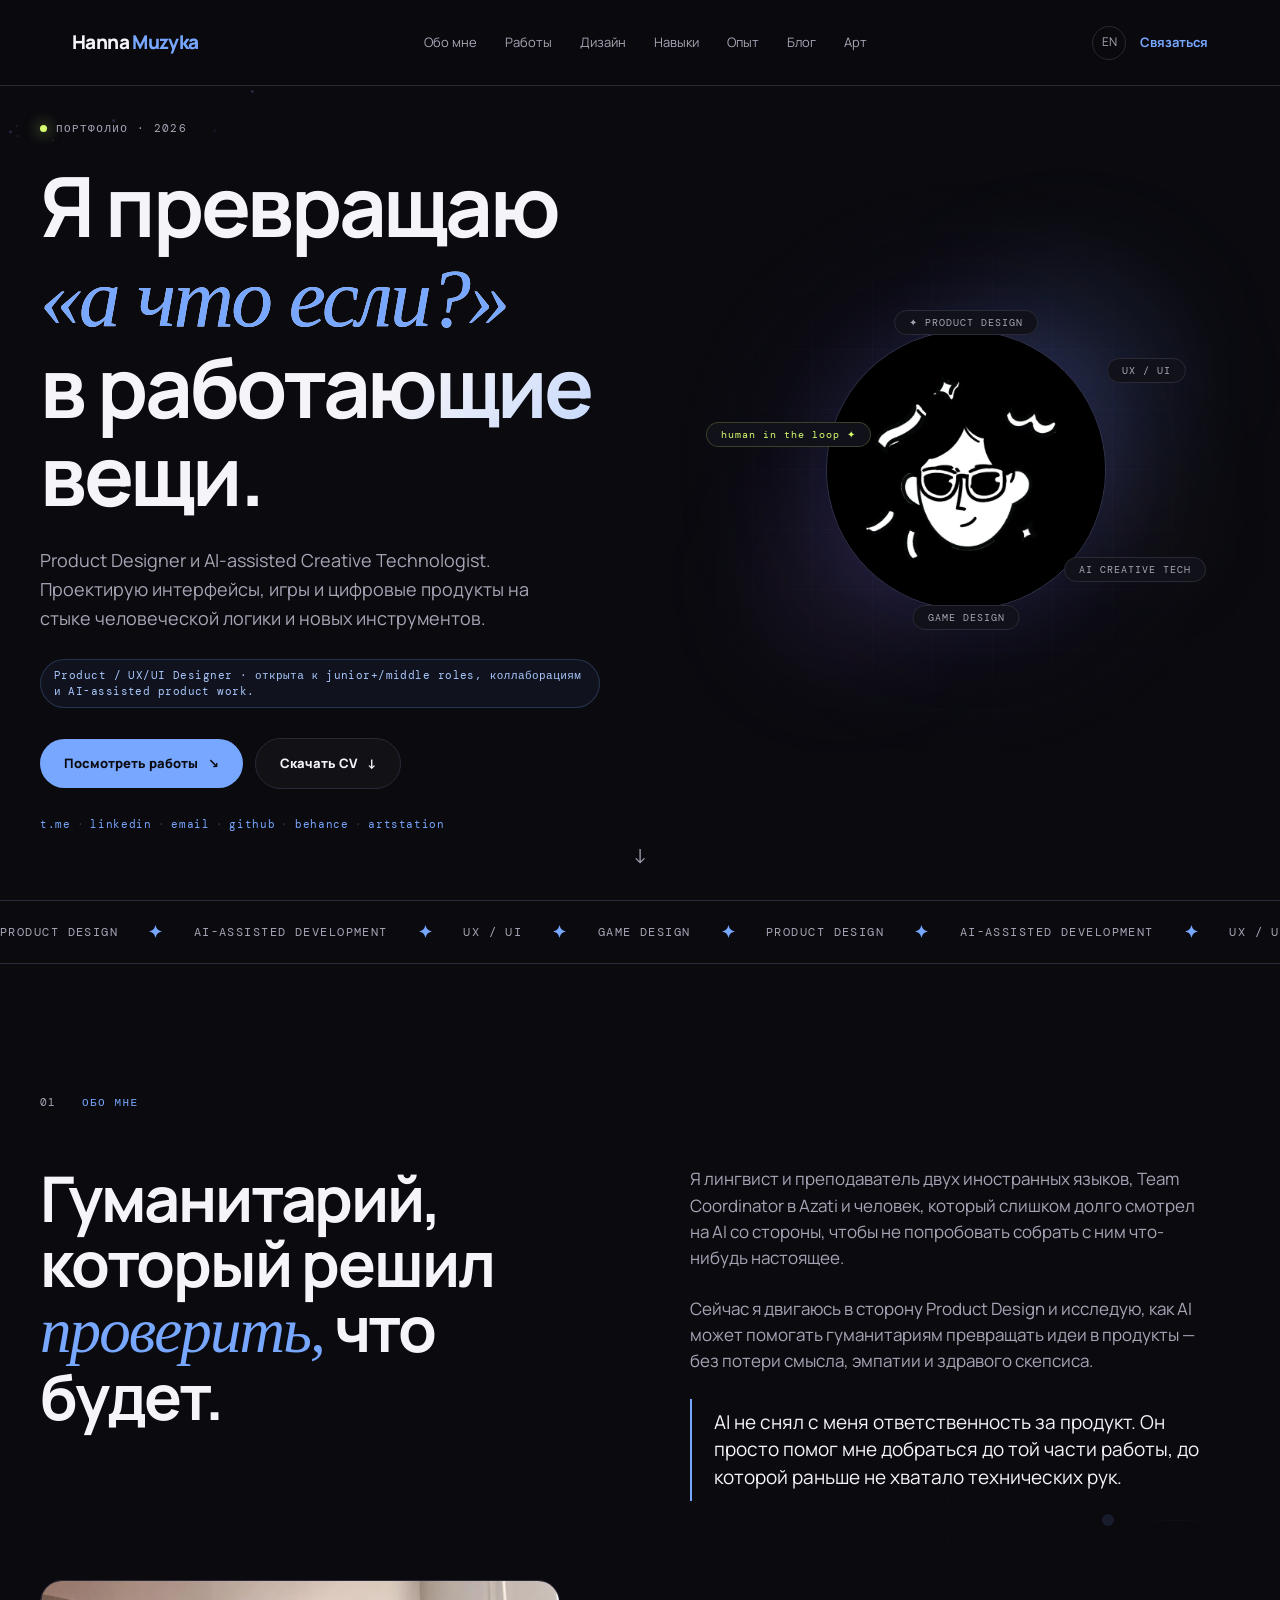
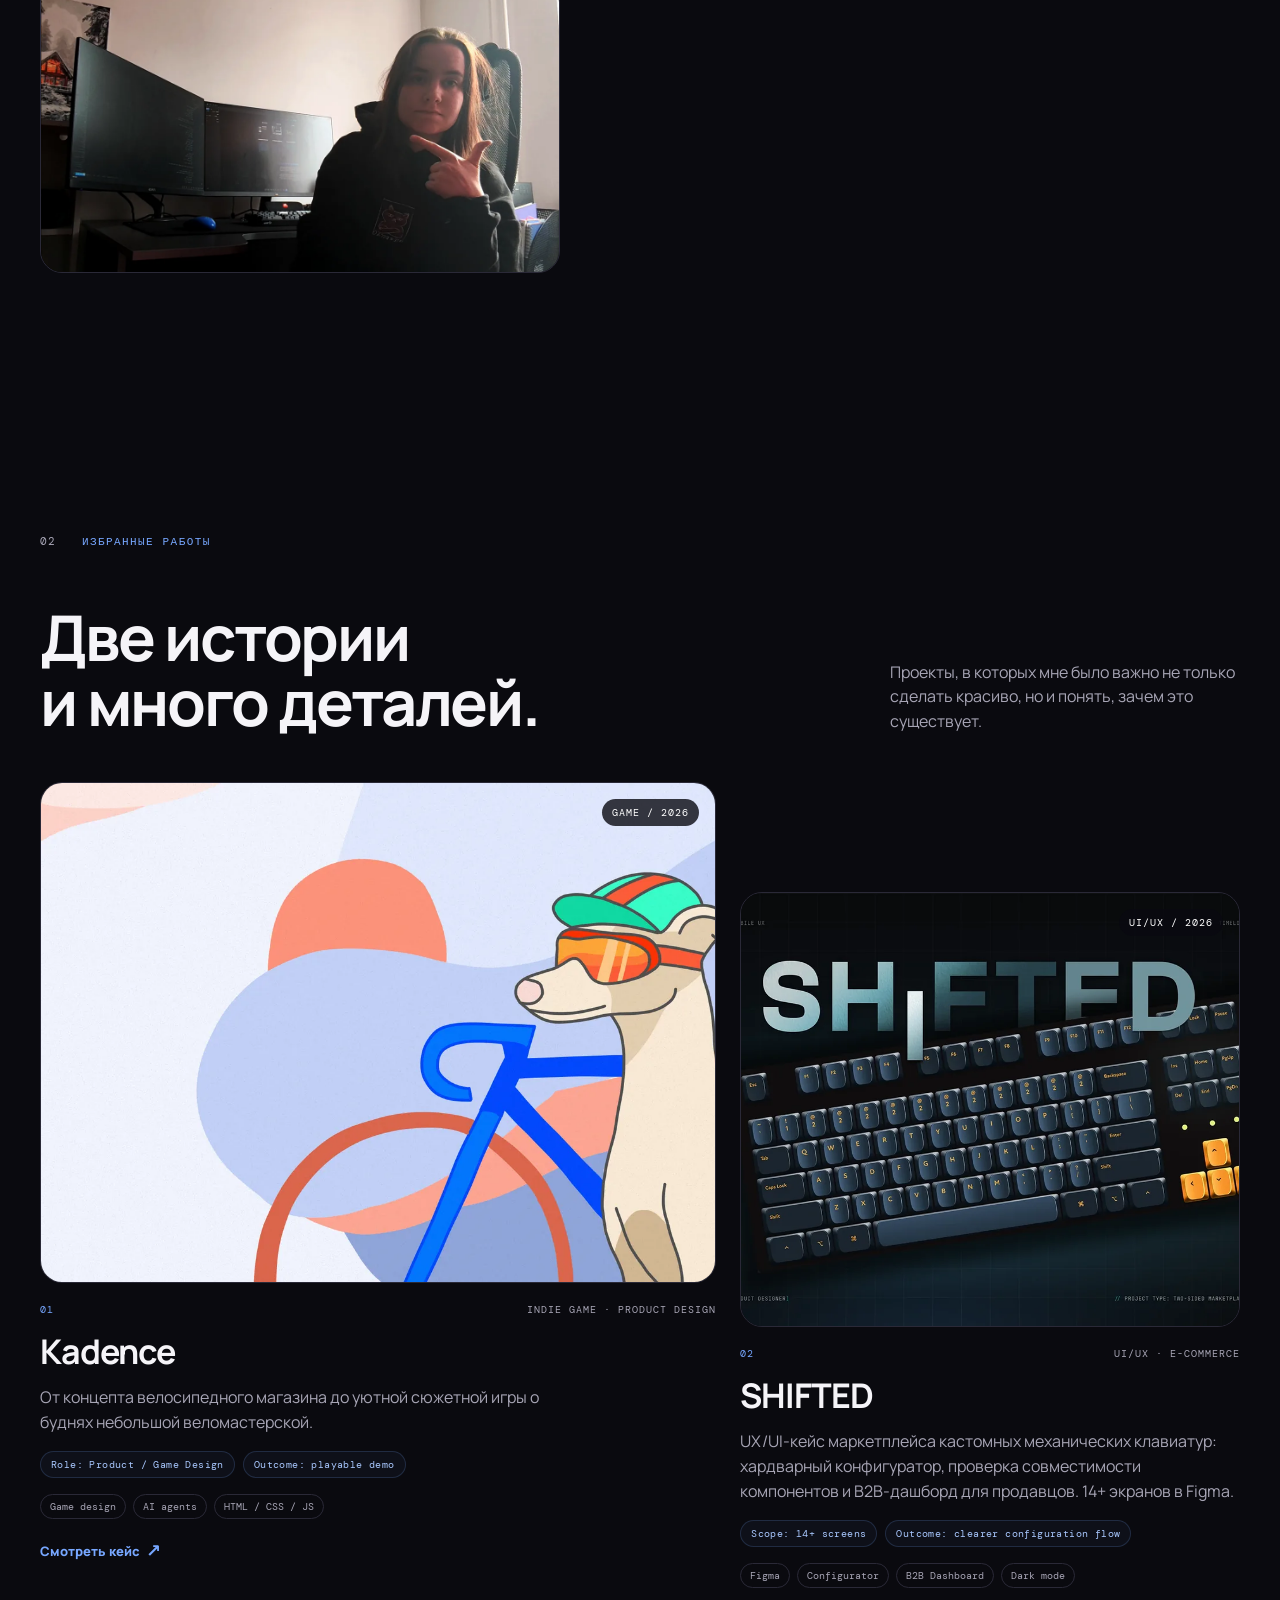
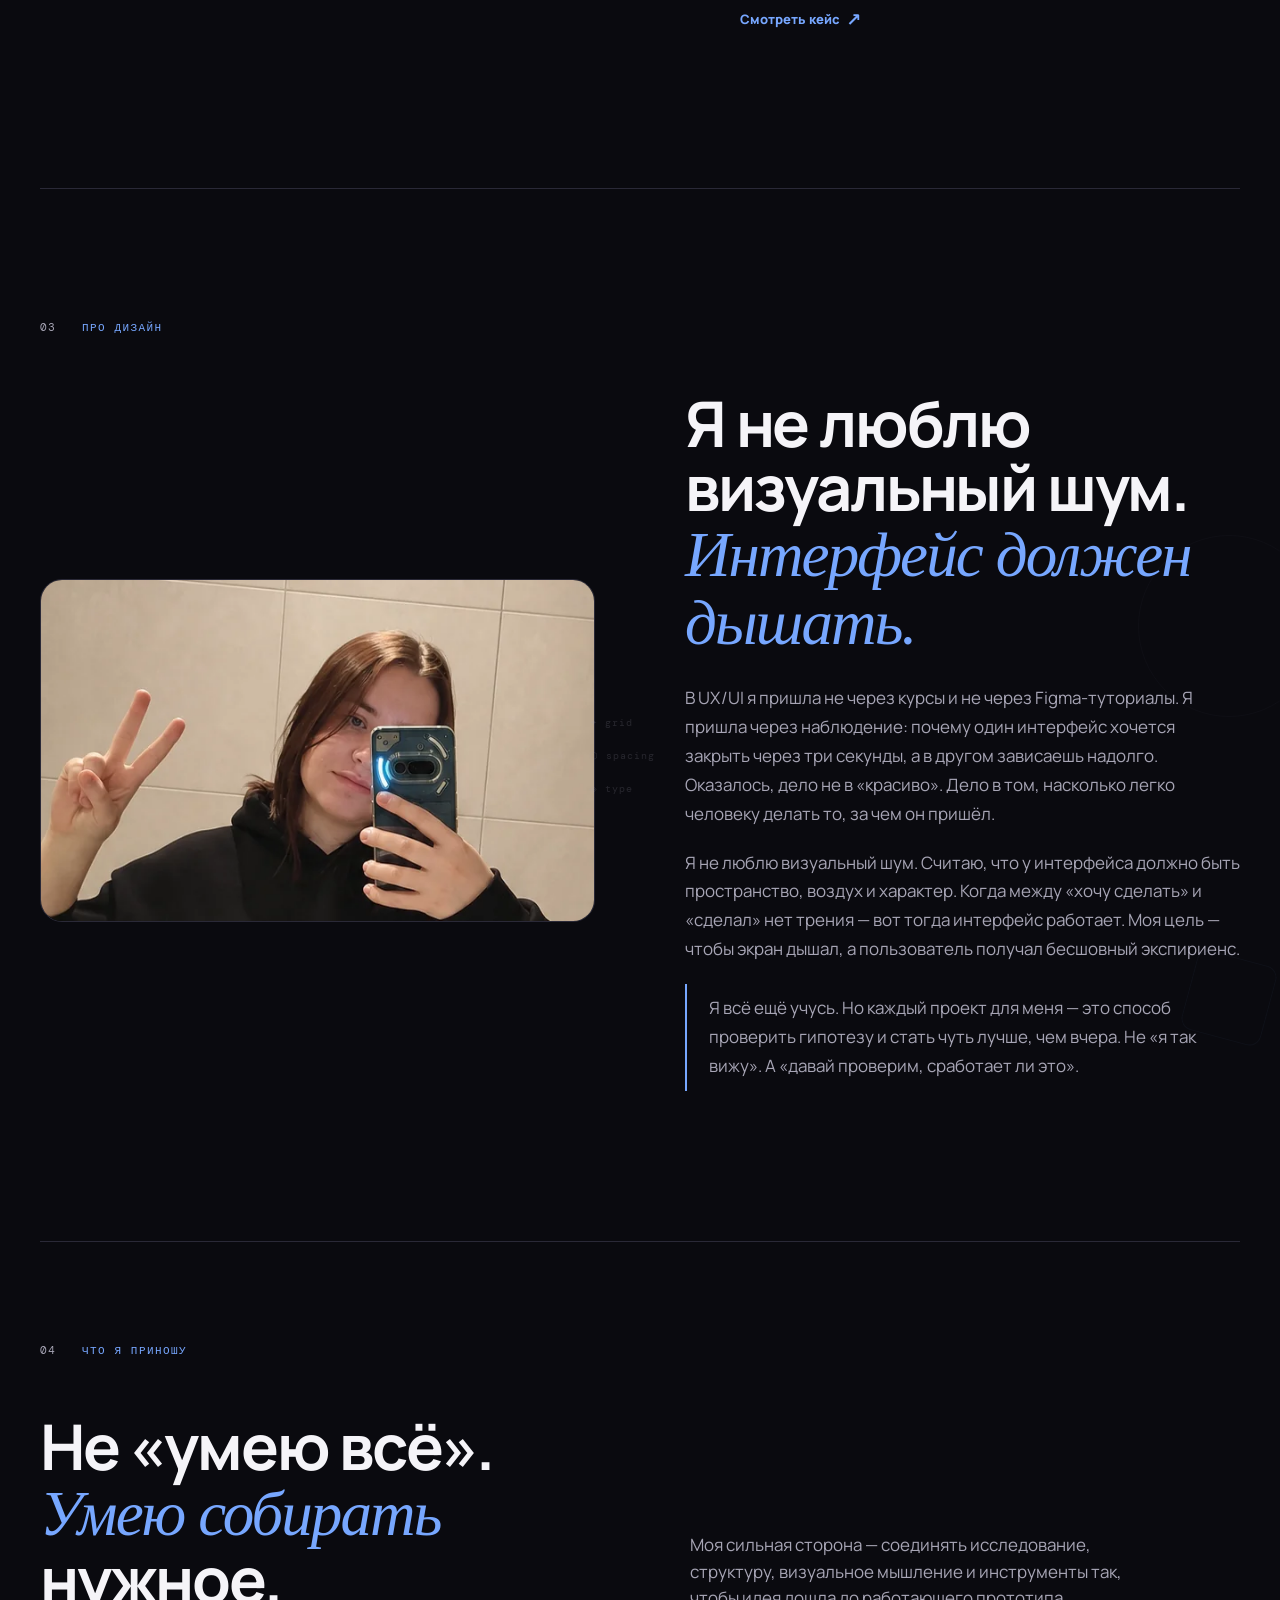
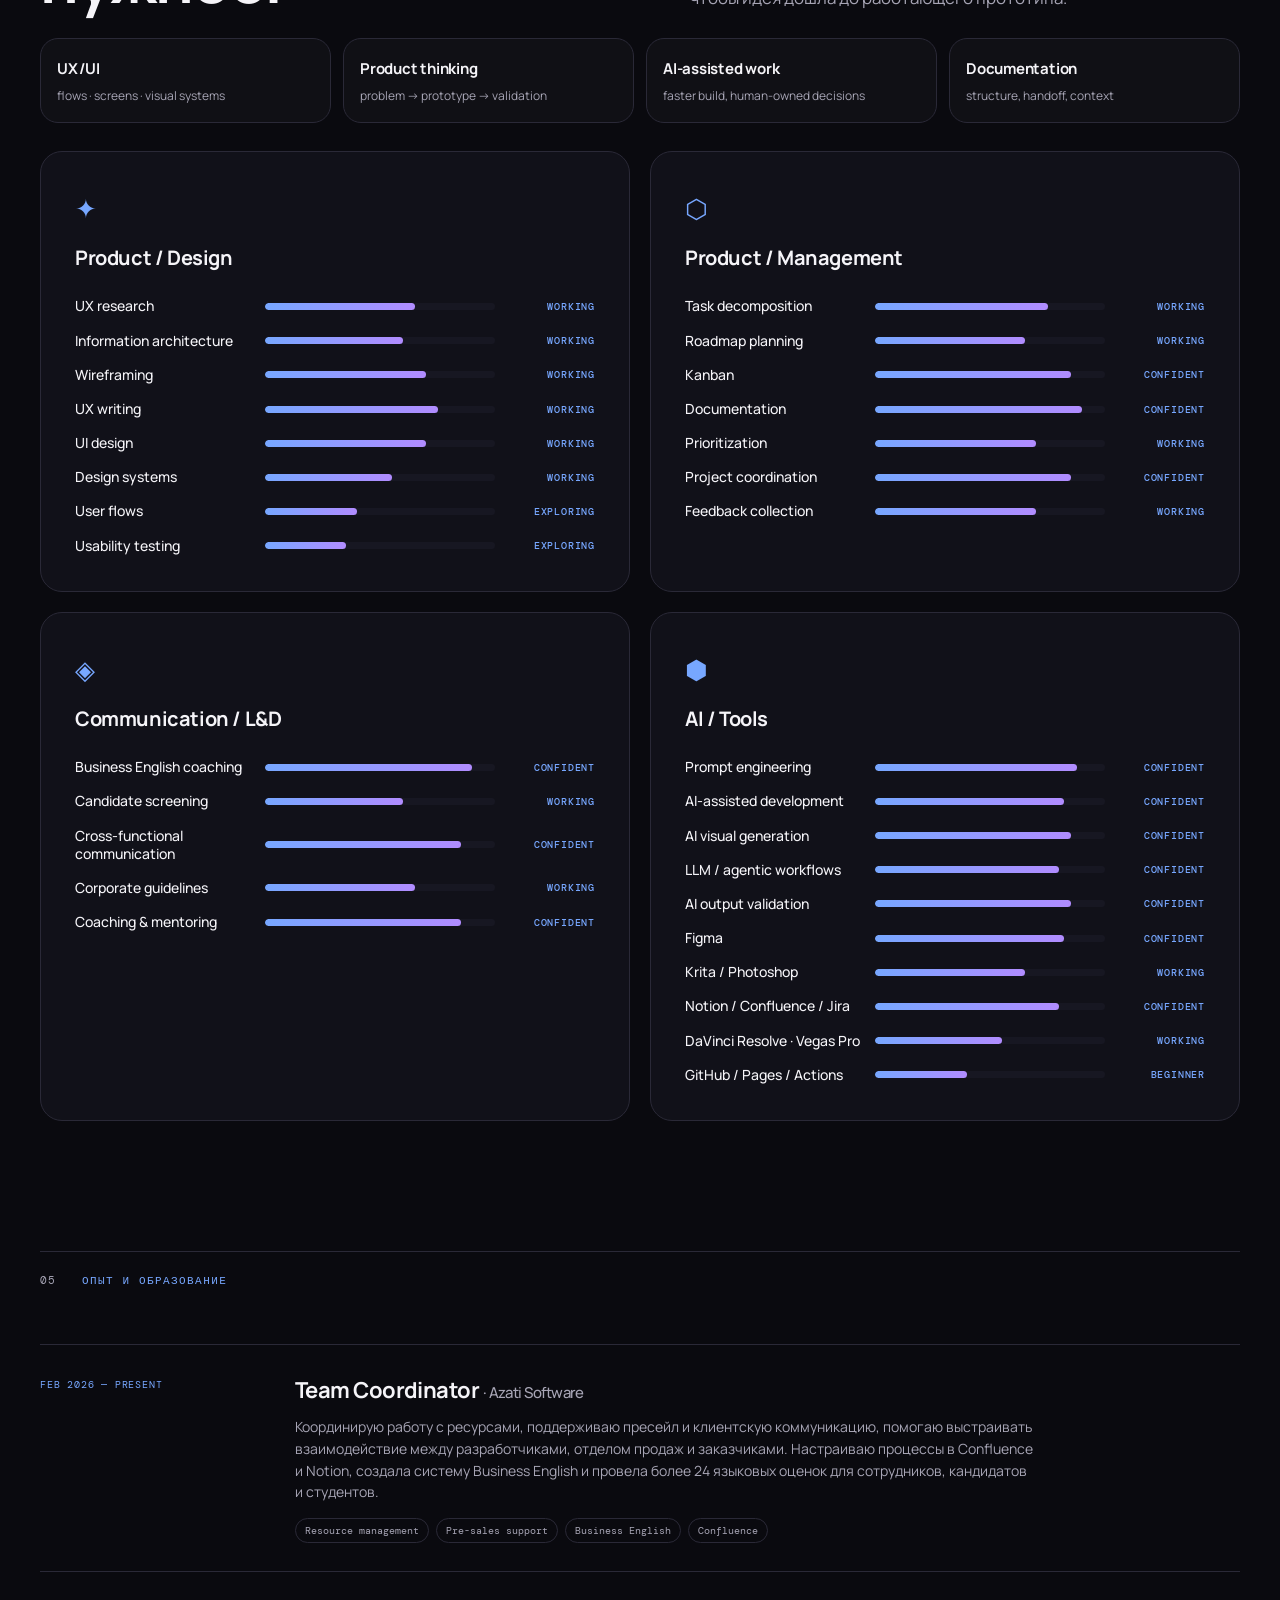
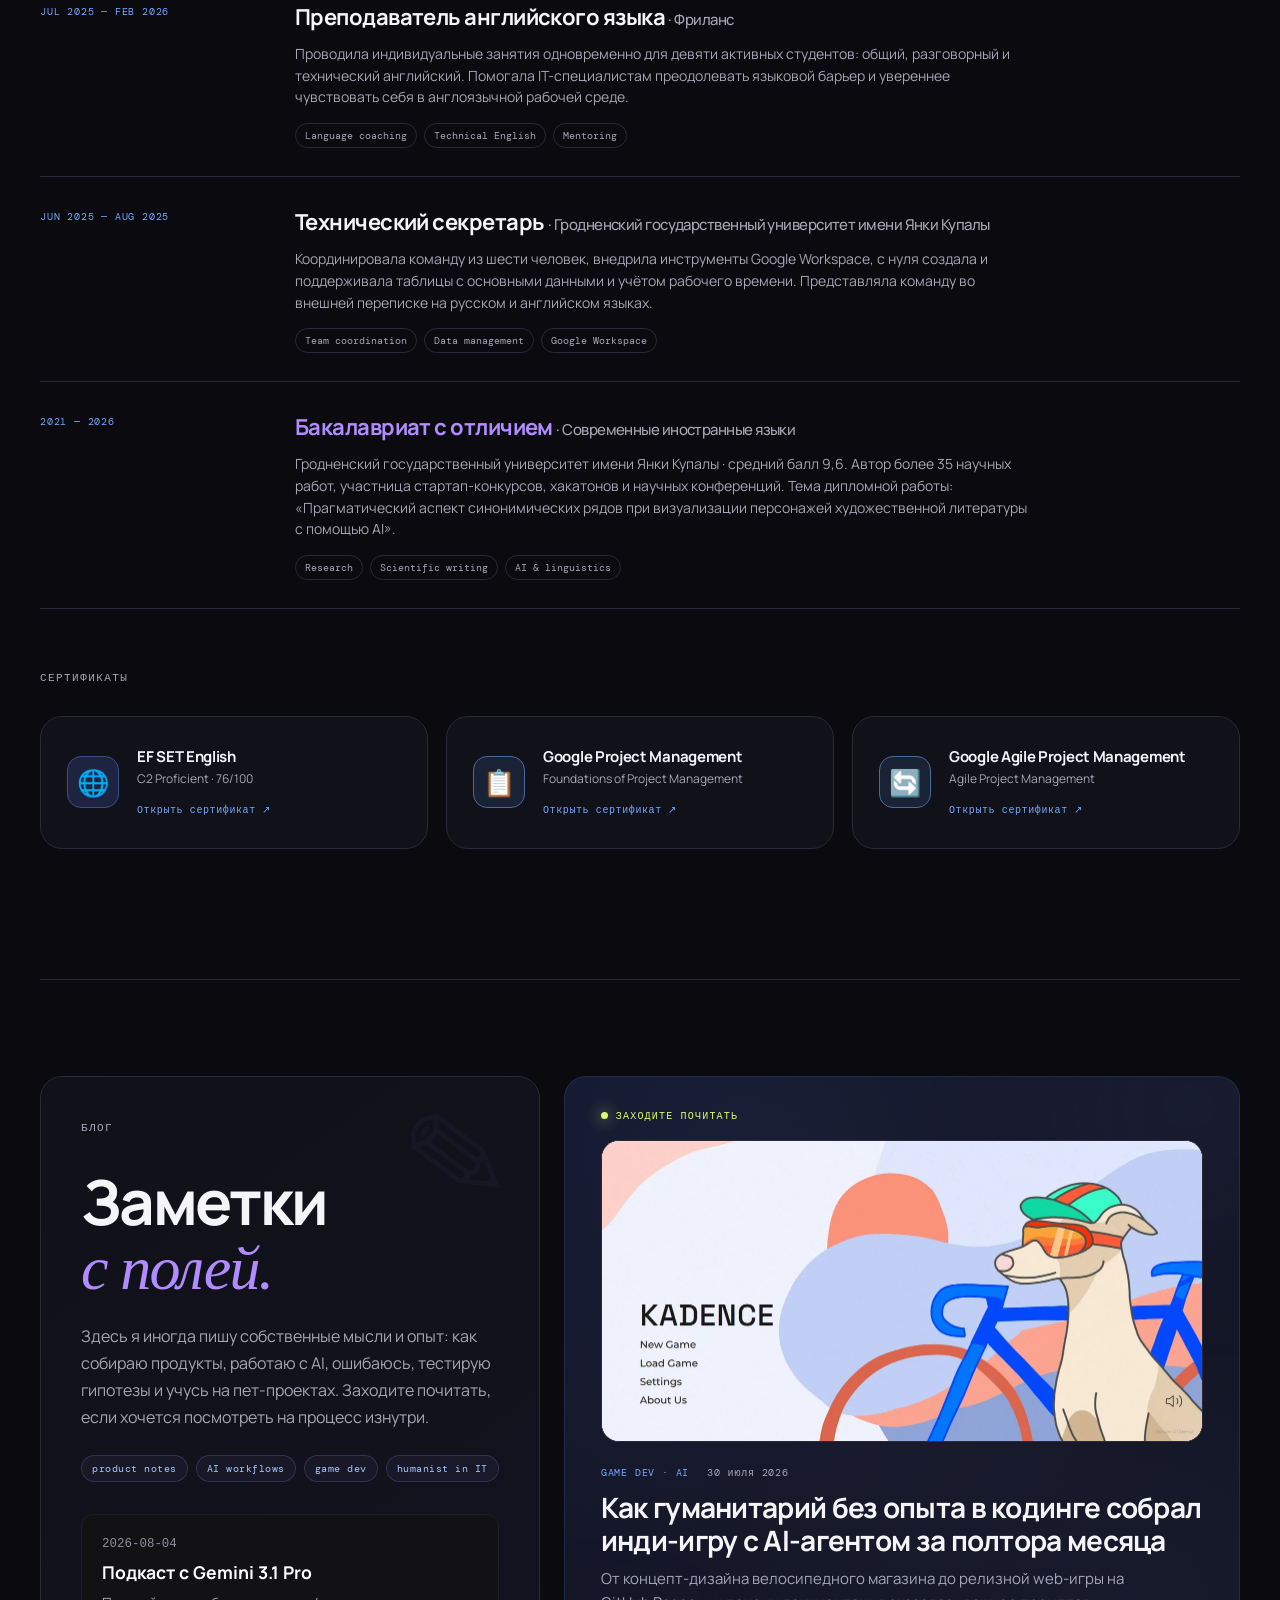
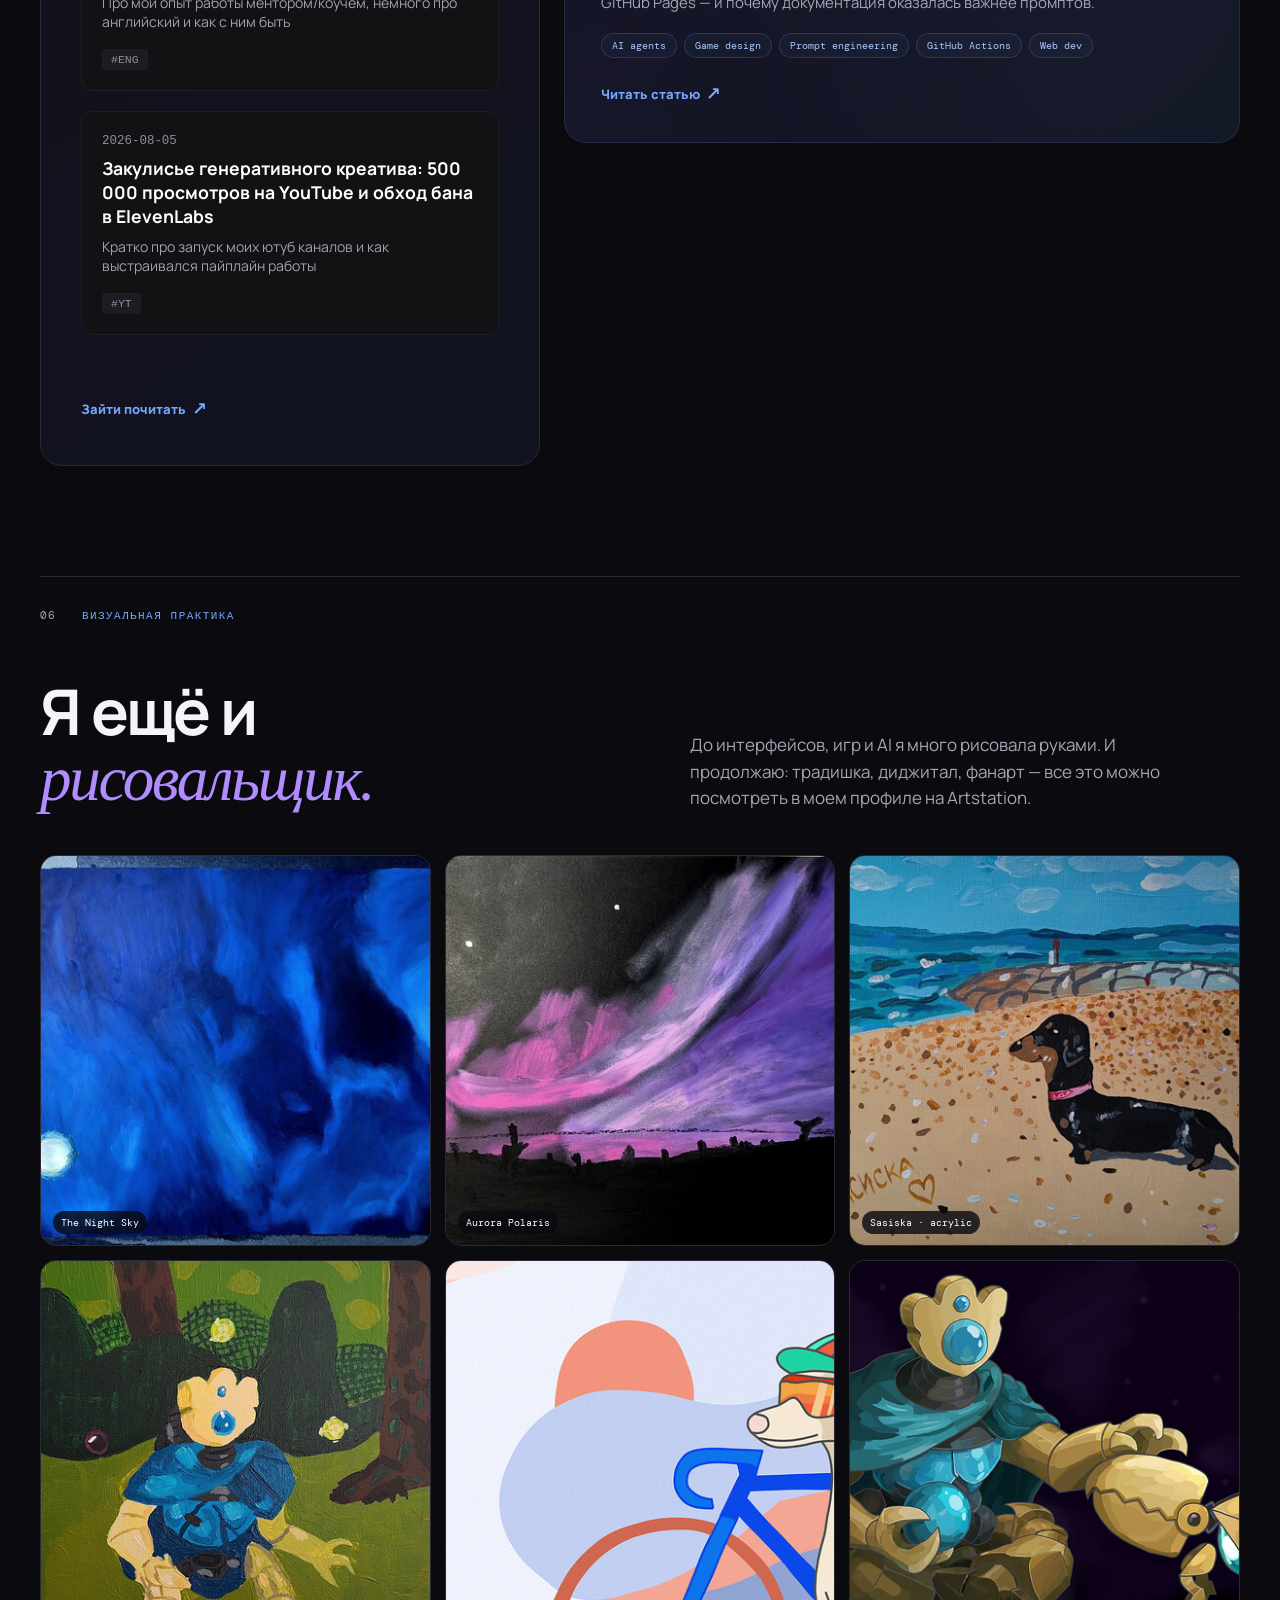
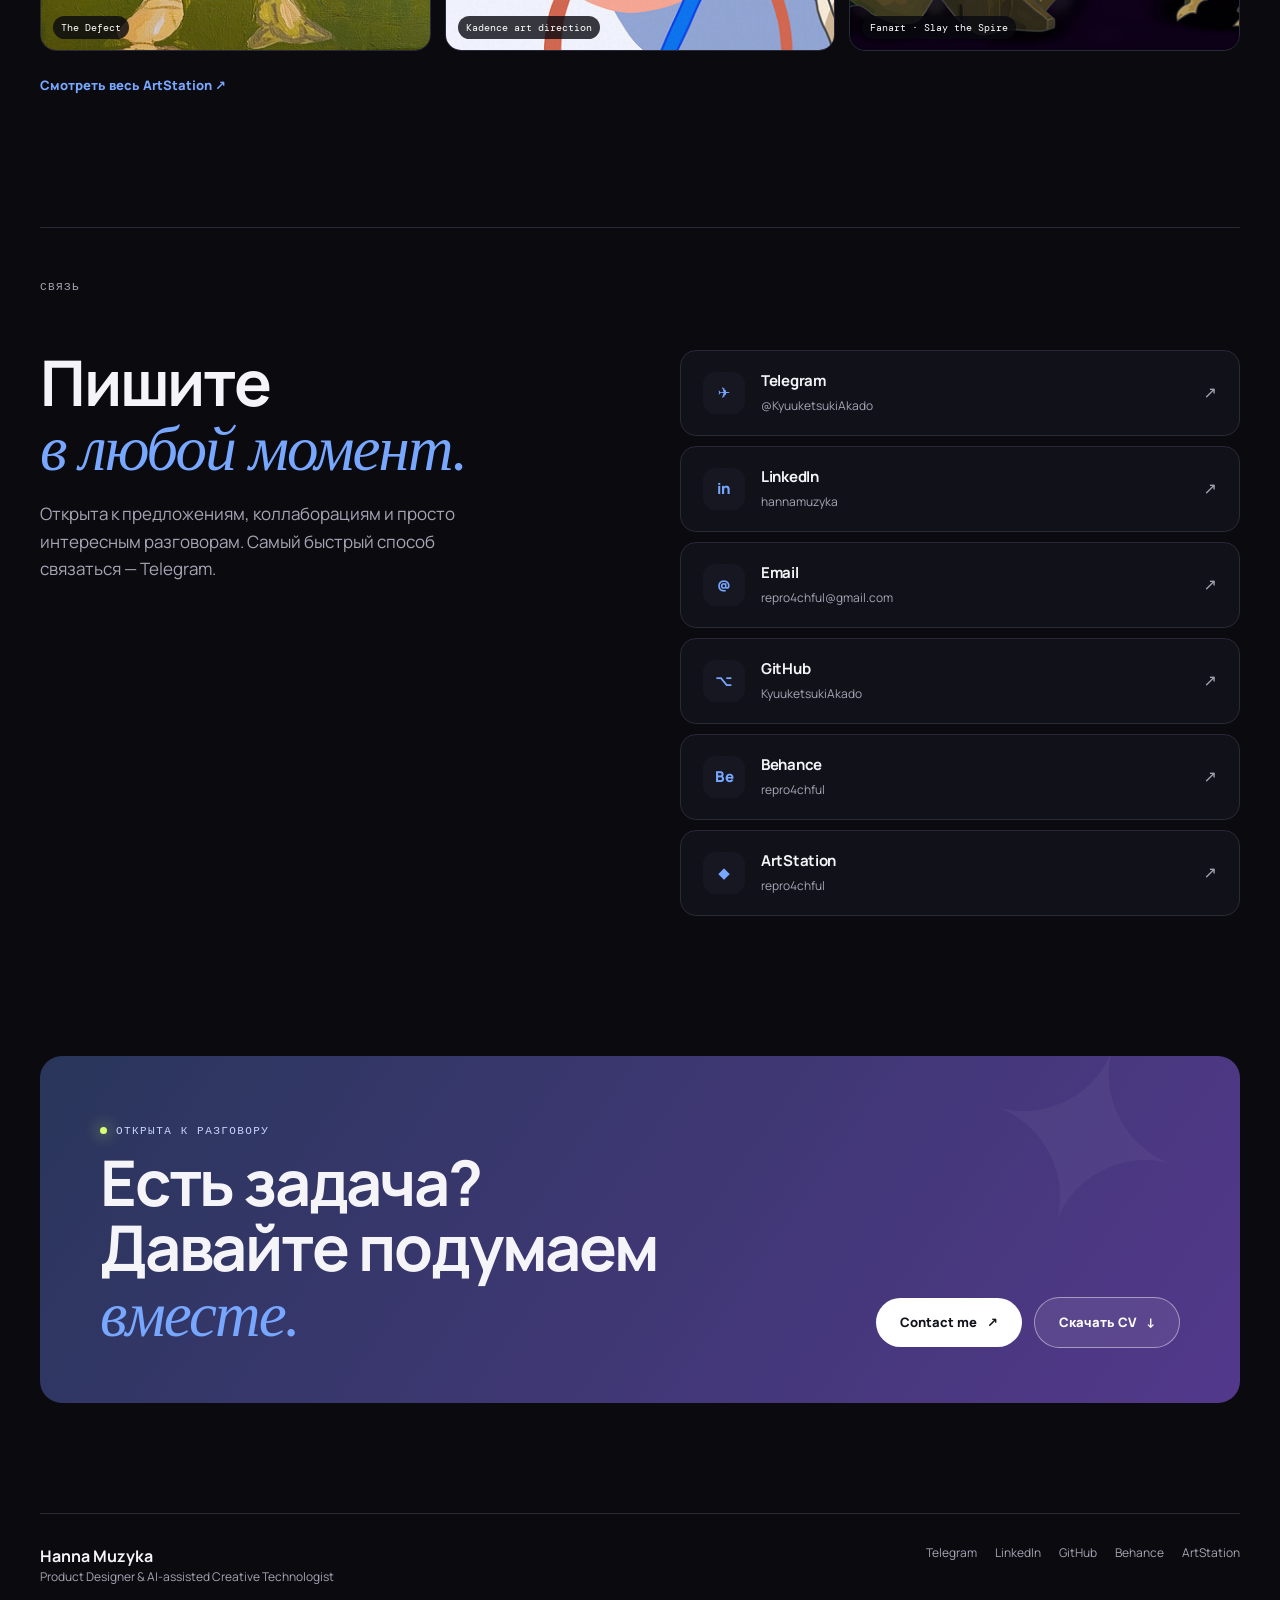
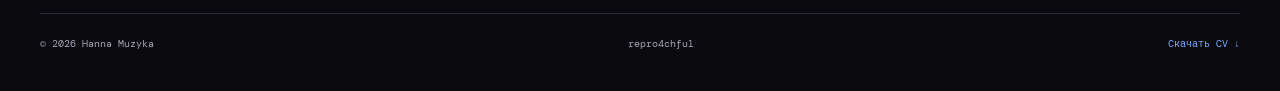
==== commit 976e7e89: "Auto-update blog from Notion" ====
--- a/index.html
+++ b/index.html
@@ -245,7 +245,36 @@
             <span data-i18n="blog.topic3">game dev</span>
             <span data-i18n="blog.topic4">humanist in IT</span>
           </div>
-          <a class="arrow-link blog-intro-link" href="blog.html" data-i18n="blog.invite">Зайти почитать <span>↗</span></a>
+          <!-- BLOG_POSTS_START -->
+<div class="latest-posts-grid" style="display: grid; grid-template-columns: repeat(auto-fit, minmax(260px, 1fr)); gap: 1.25rem; margin: 2rem 0; text-align: left;">
+  
+    <a href="blog/english-talk.html" class="latest-post-card" style="display: flex; flex-direction: column; background: #121215; border: 1px solid #1e1e24; border-radius: 12px; overflow: hidden; text-decoration: none; color: inherit; transition: border-color 0.2s, transform 0.2s;">
+      
+      <div style="padding: 1.25rem; flex: 1; display: flex; flex-direction: column; justify-content: space-between;">
+        <div>
+          <div style="font-family: monospace; font-size: 0.78rem; color: #8e8e9c; margin-bottom: 0.4rem;">2026-08-04</div>
+          <div style="font-weight: 700; font-size: 1.1rem; color: #fff; line-height: 1.35; margin-bottom: 0.5rem;">Подкаст с Gemini 3.1 Pro</div>
+          <div style="font-size: 0.88rem; color: #a1a1aa; line-height: 1.4; margin-bottom: 0.8rem;">Про мой опыт работы ментором/коучем, немного про английский и как с ним быть</div>
+        </div>
+        <div><span style="font-family: monospace; font-size: 0.72rem; background: #1c1c22; color: #8e8e9c; padding: 0.2rem 0.5rem; border-radius: 4px; border: 1px solid #1e1e24; margin-right: 0.3rem;">#ENG</span></div>
+      </div>
+    </a>
+  
+    <a href="blog/creative-shorts-youtube.html" class="latest-post-card" style="display: flex; flex-direction: column; background: #121215; border: 1px solid #1e1e24; border-radius: 12px; overflow: hidden; text-decoration: none; color: inherit; transition: border-color 0.2s, transform 0.2s;">
+      
+      <div style="padding: 1.25rem; flex: 1; display: flex; flex-direction: column; justify-content: space-between;">
+        <div>
+          <div style="font-family: monospace; font-size: 0.78rem; color: #8e8e9c; margin-bottom: 0.4rem;">2026-08-05</div>
+          <div style="font-weight: 700; font-size: 1.1rem; color: #fff; line-height: 1.35; margin-bottom: 0.5rem;">Закулисье генеративного креатива: 500 000 просмотров на YouTube и обход бана в ElevenLabs</div>
+          <div style="font-size: 0.88rem; color: #a1a1aa; line-height: 1.4; margin-bottom: 0.8rem;">Кратко про запуск моих ютуб каналов и как выстраивался пайплайн работы</div>
+        </div>
+        <div><span style="font-family: monospace; font-size: 0.72rem; background: #1c1c22; color: #8e8e9c; padding: 0.2rem 0.5rem; border-radius: 4px; border: 1px solid #1e1e24; margin-right: 0.3rem;">#YT</span></div>
+      </div>
+    </a>
+  
+</div>
+<!-- BLOG_POSTS_END -->
+<a class="arrow-link blog-intro-link" href="blog.html" data-i18n="blog.invite">Смотреть все статьи <span>↗</span></a>
         </div>
         <div class="blog-articles-grid" aria-label="Blog articles">
           <article class="blog-article-card is-featured">
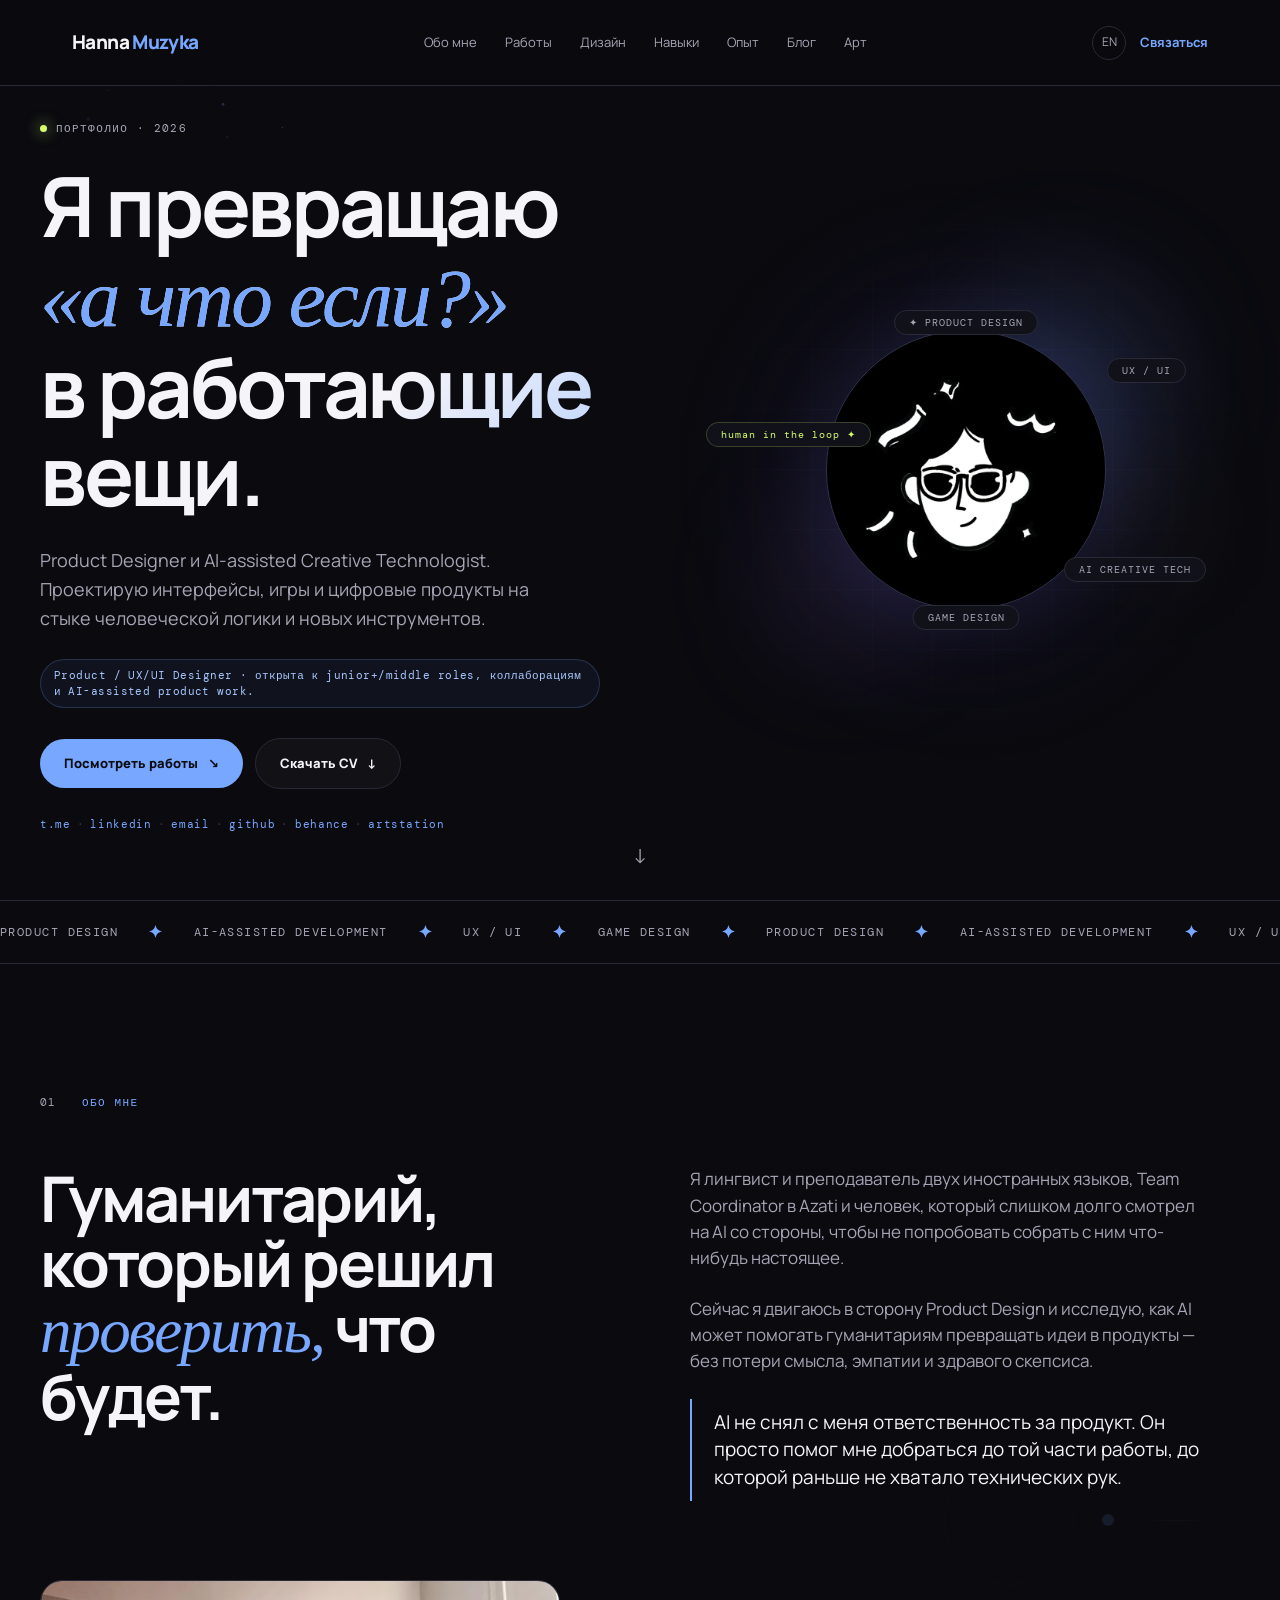
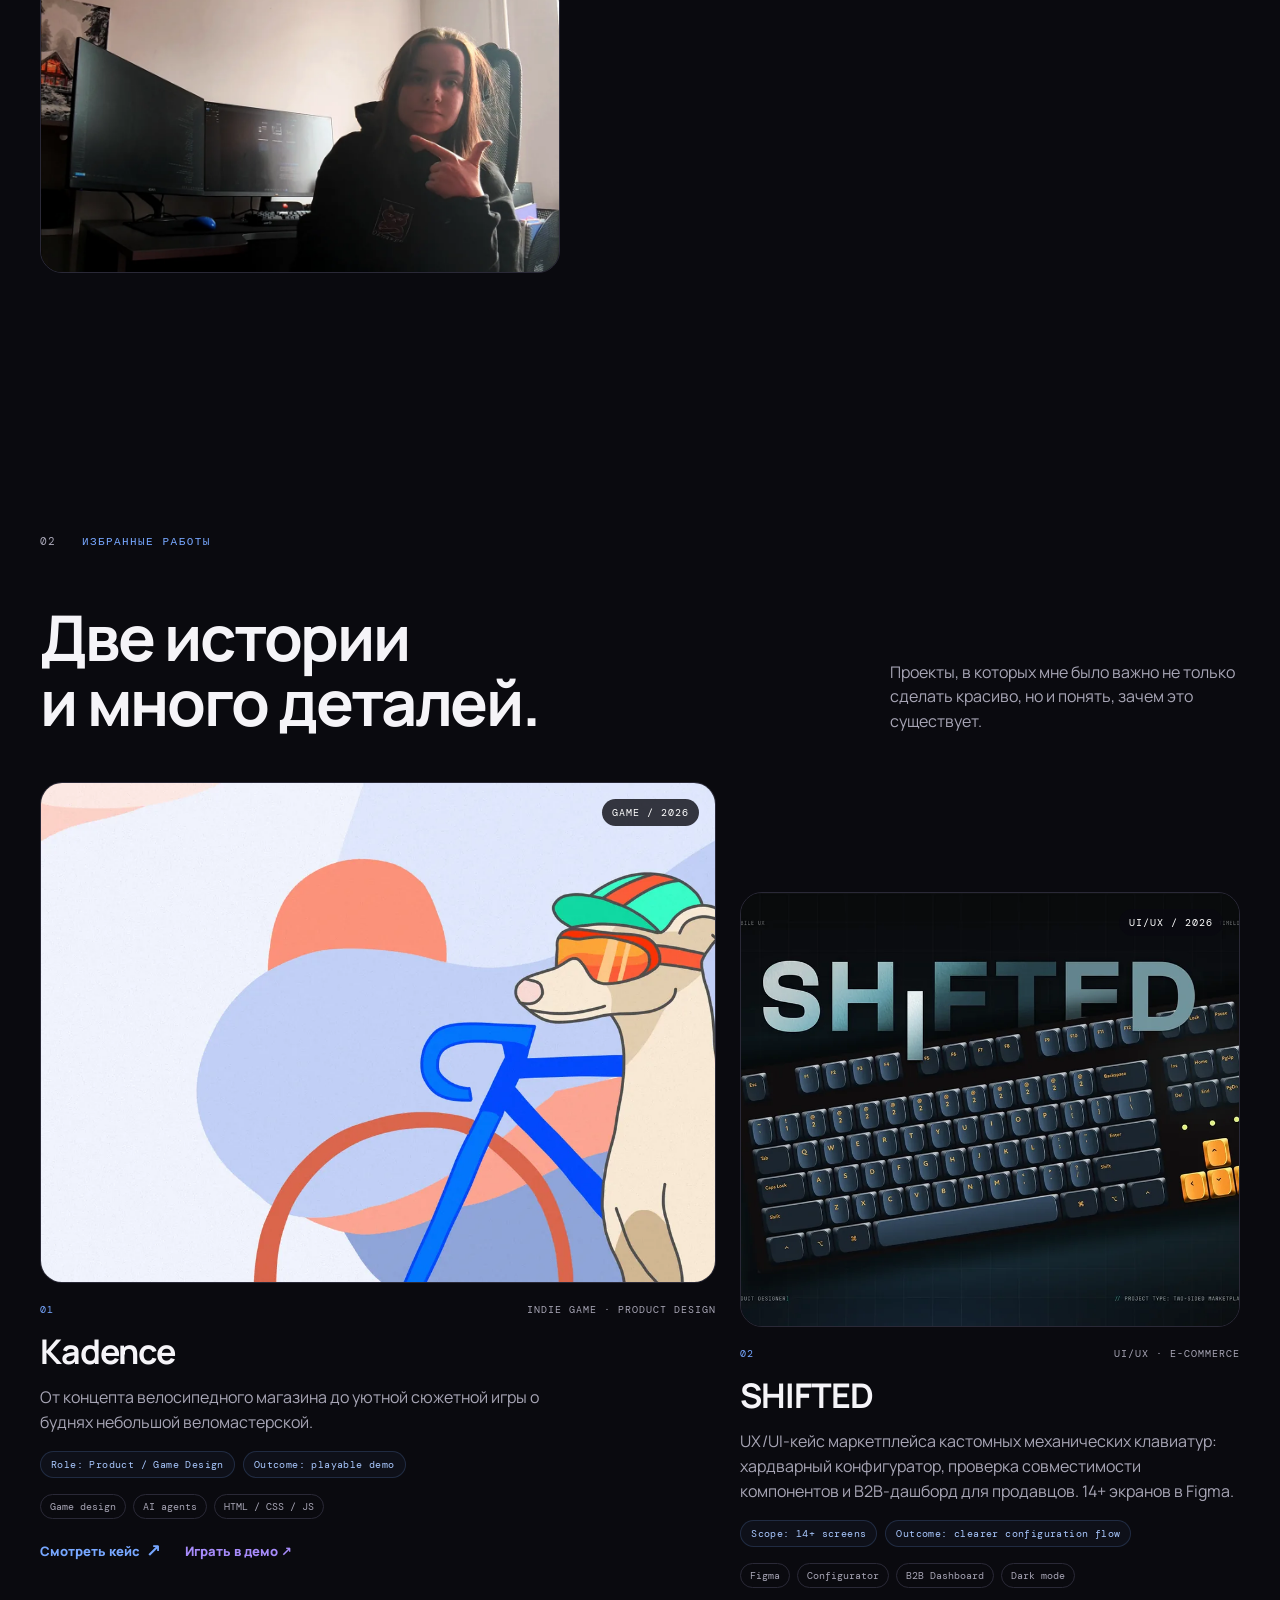
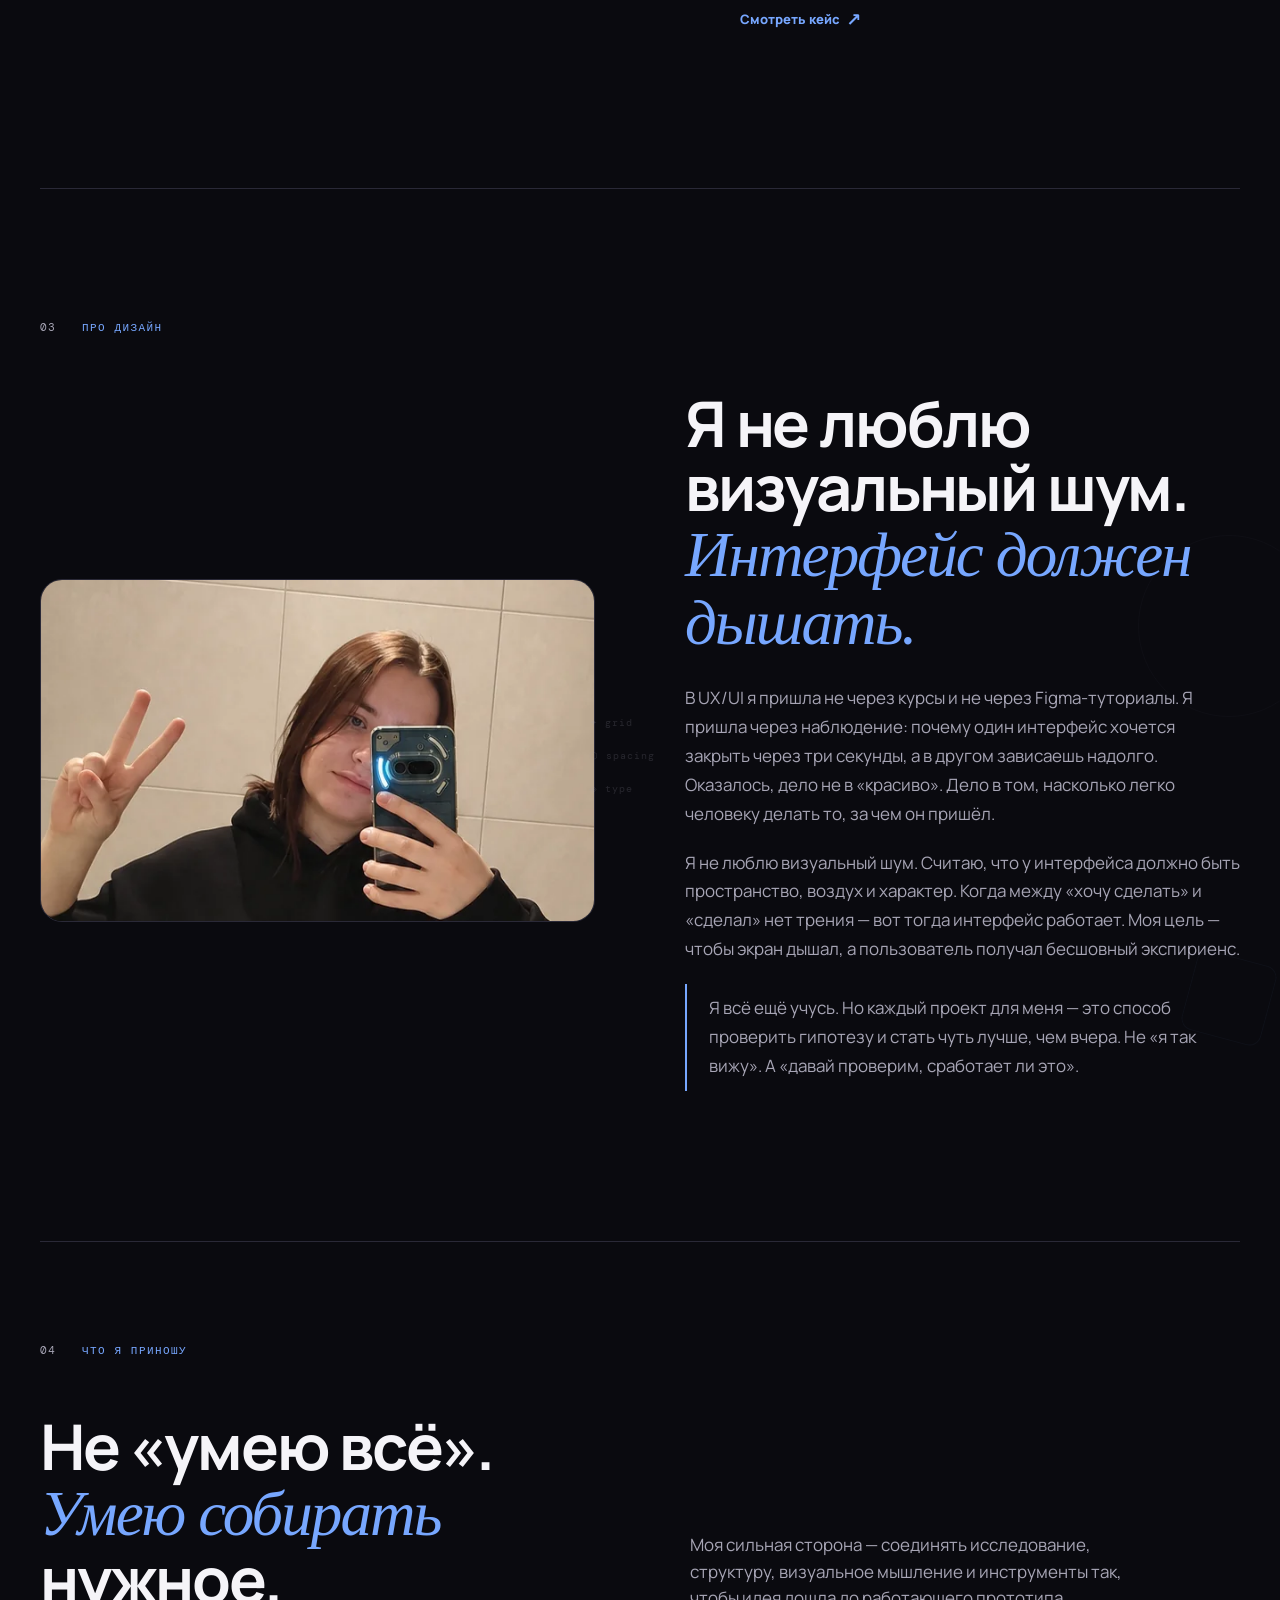
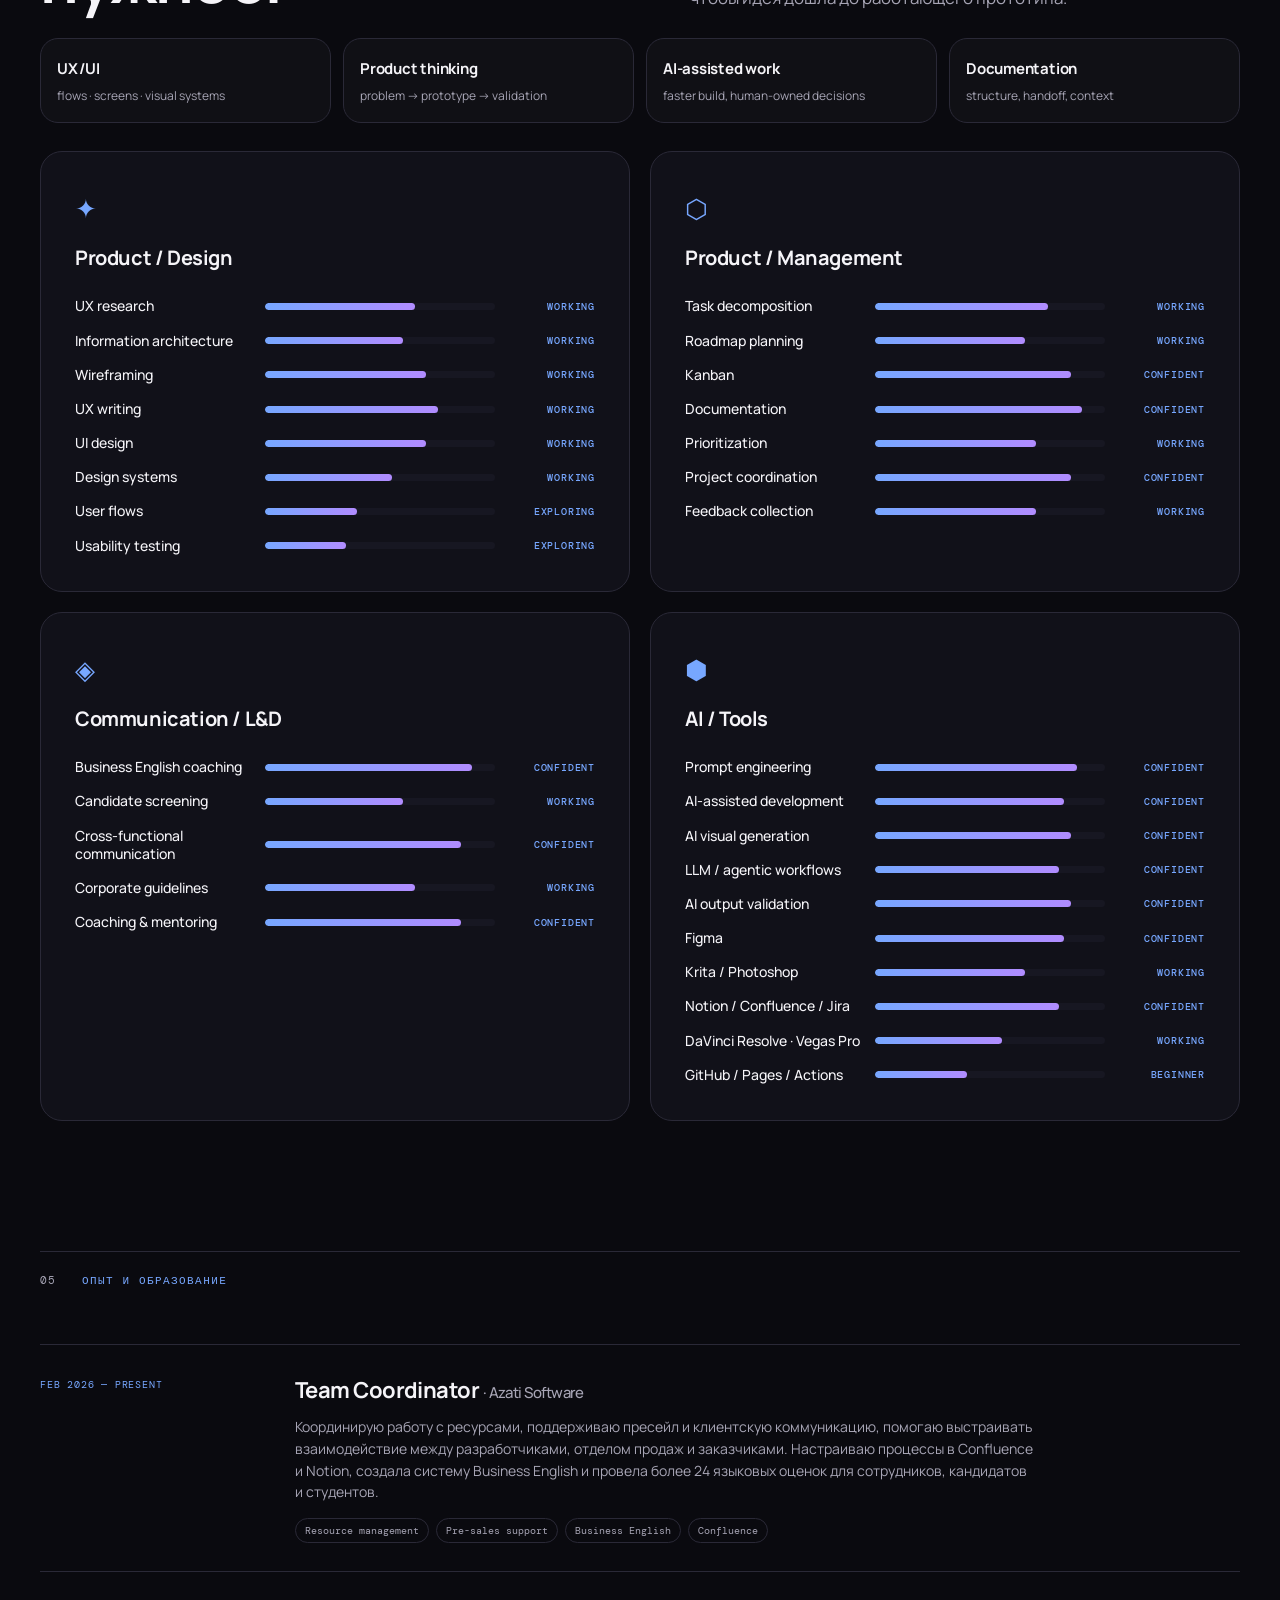
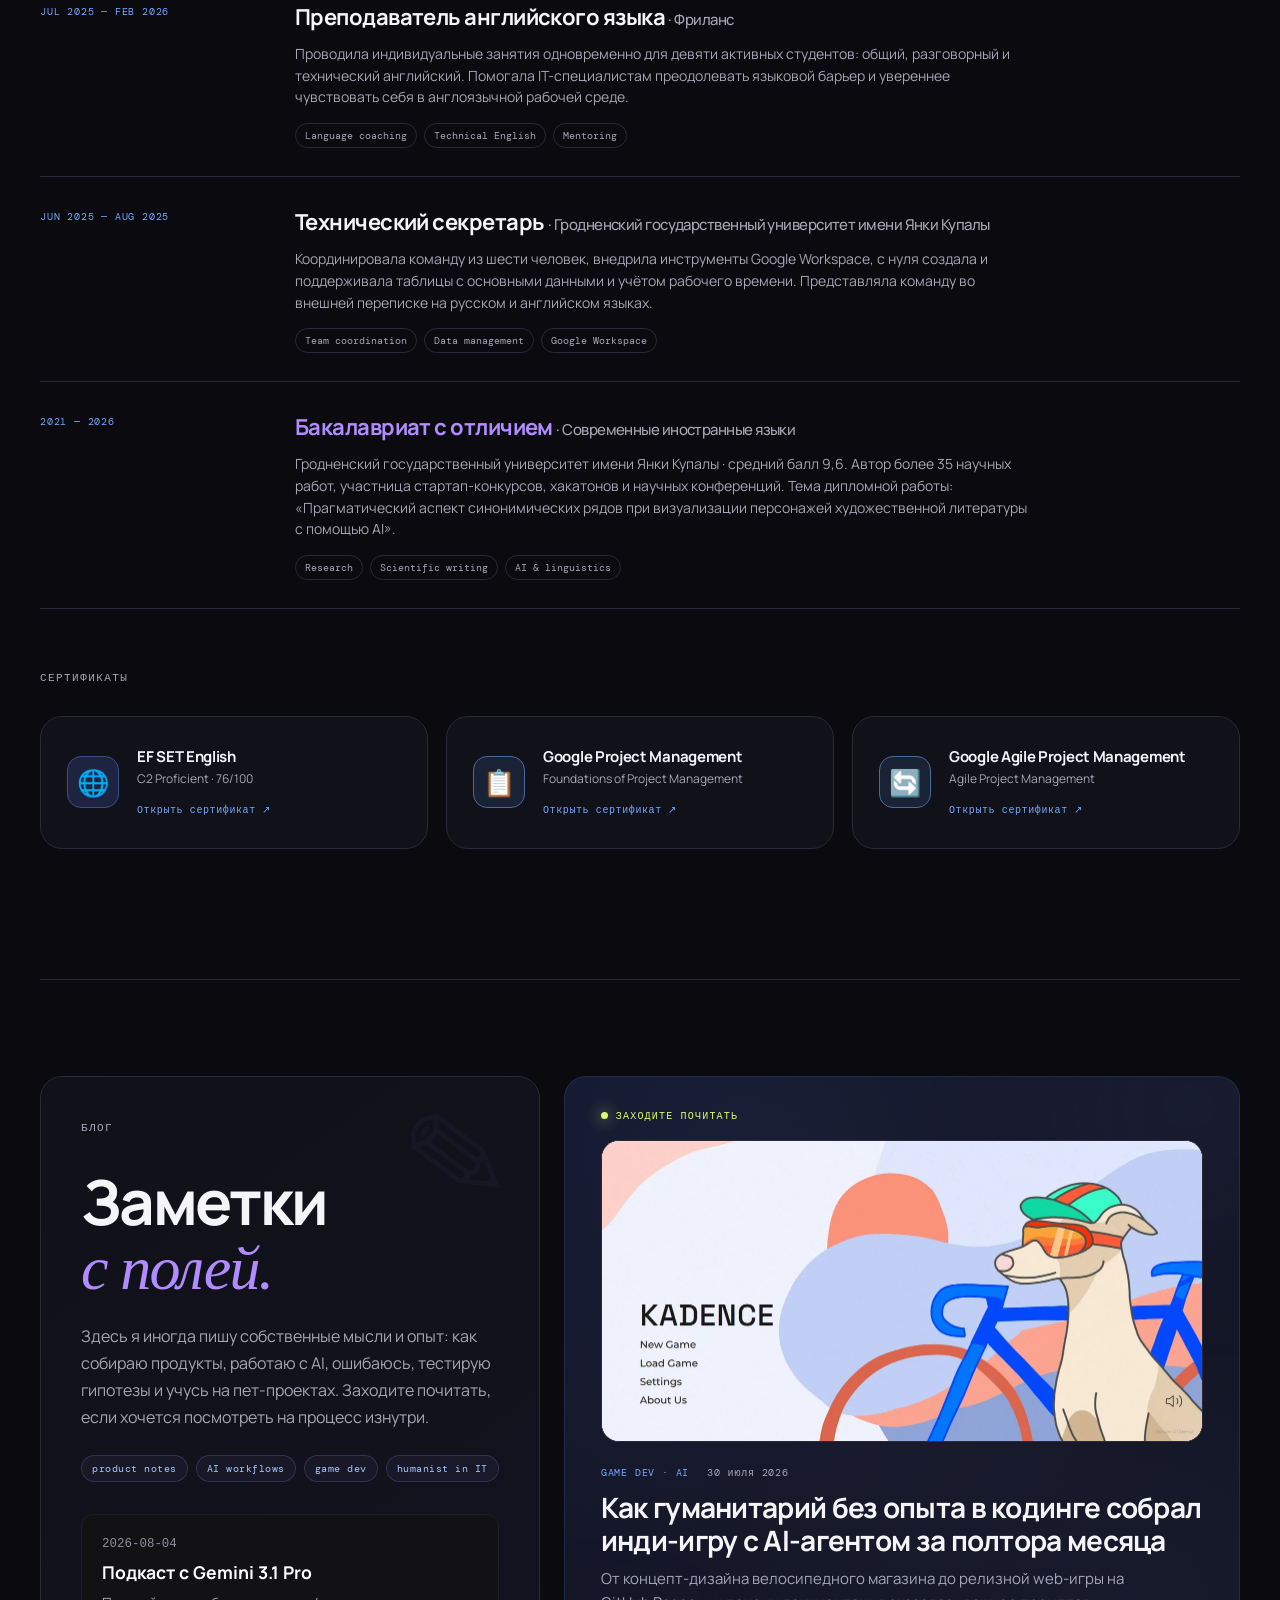
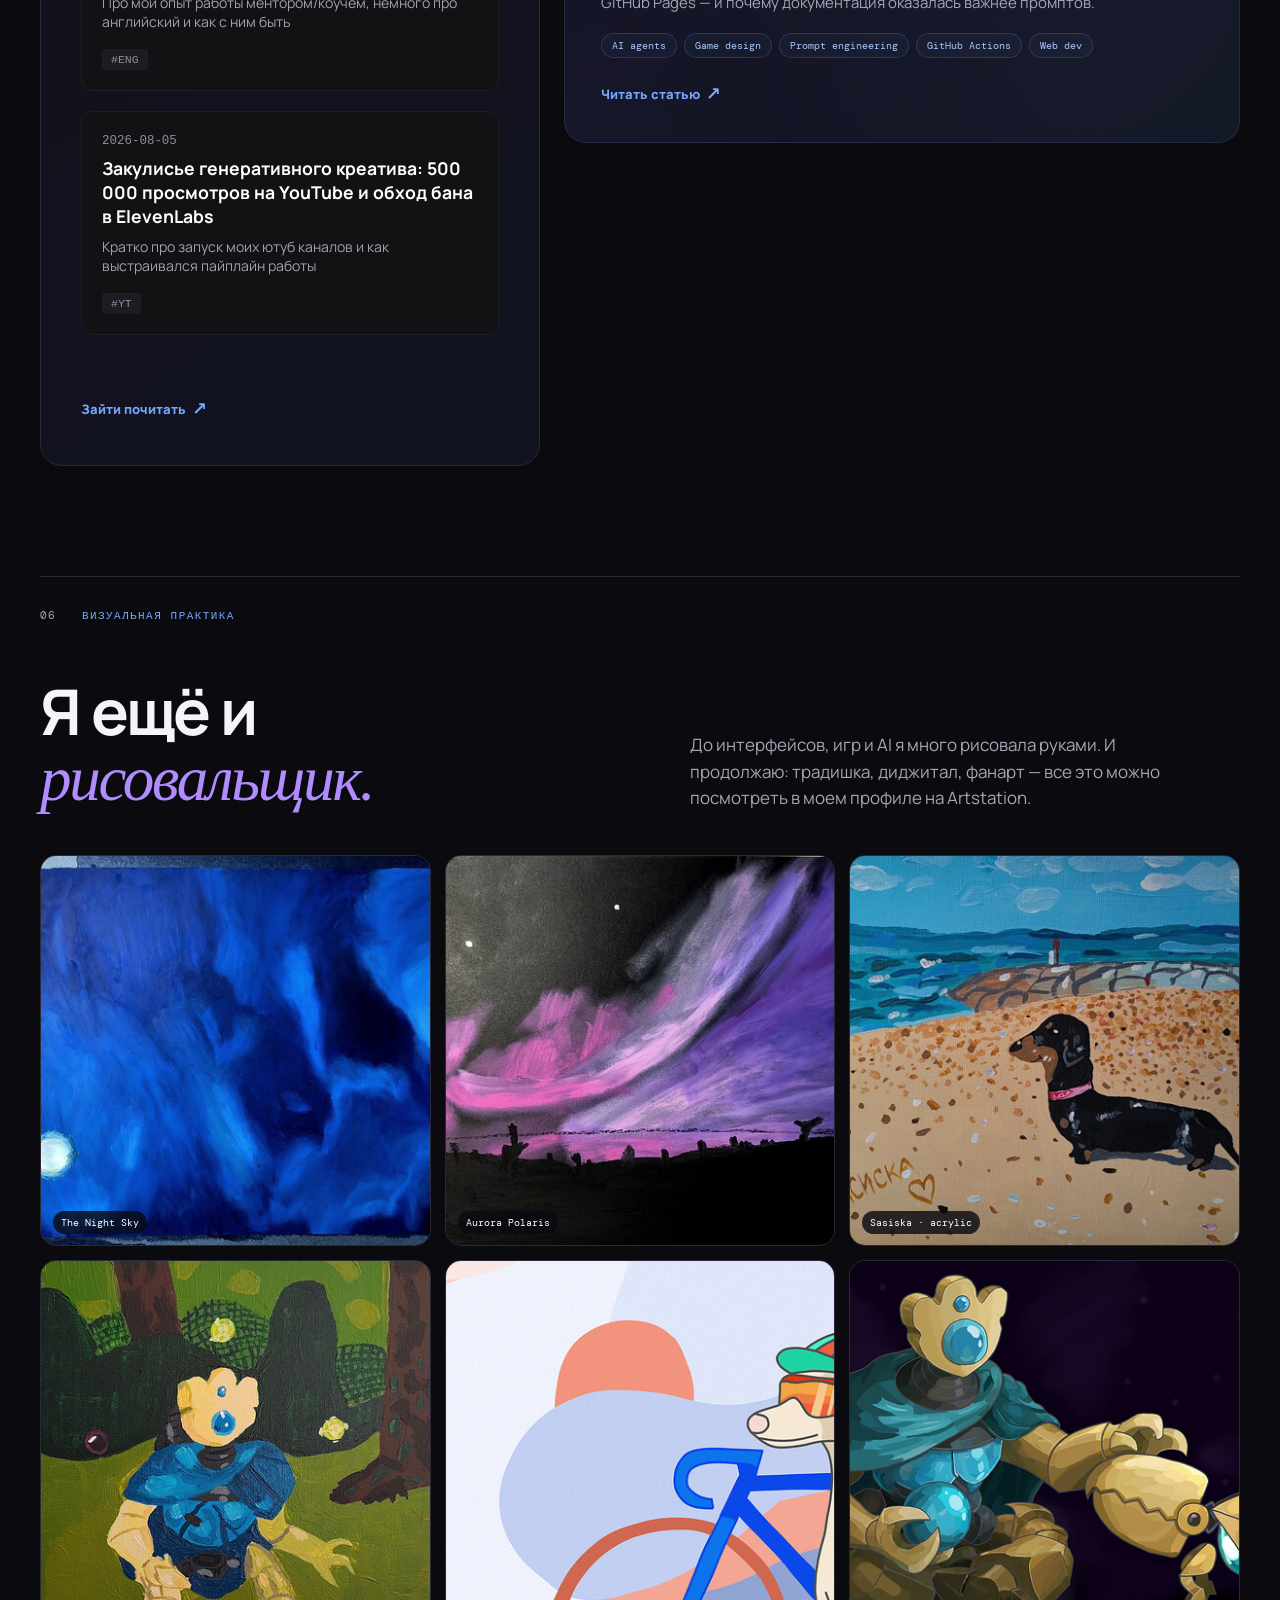
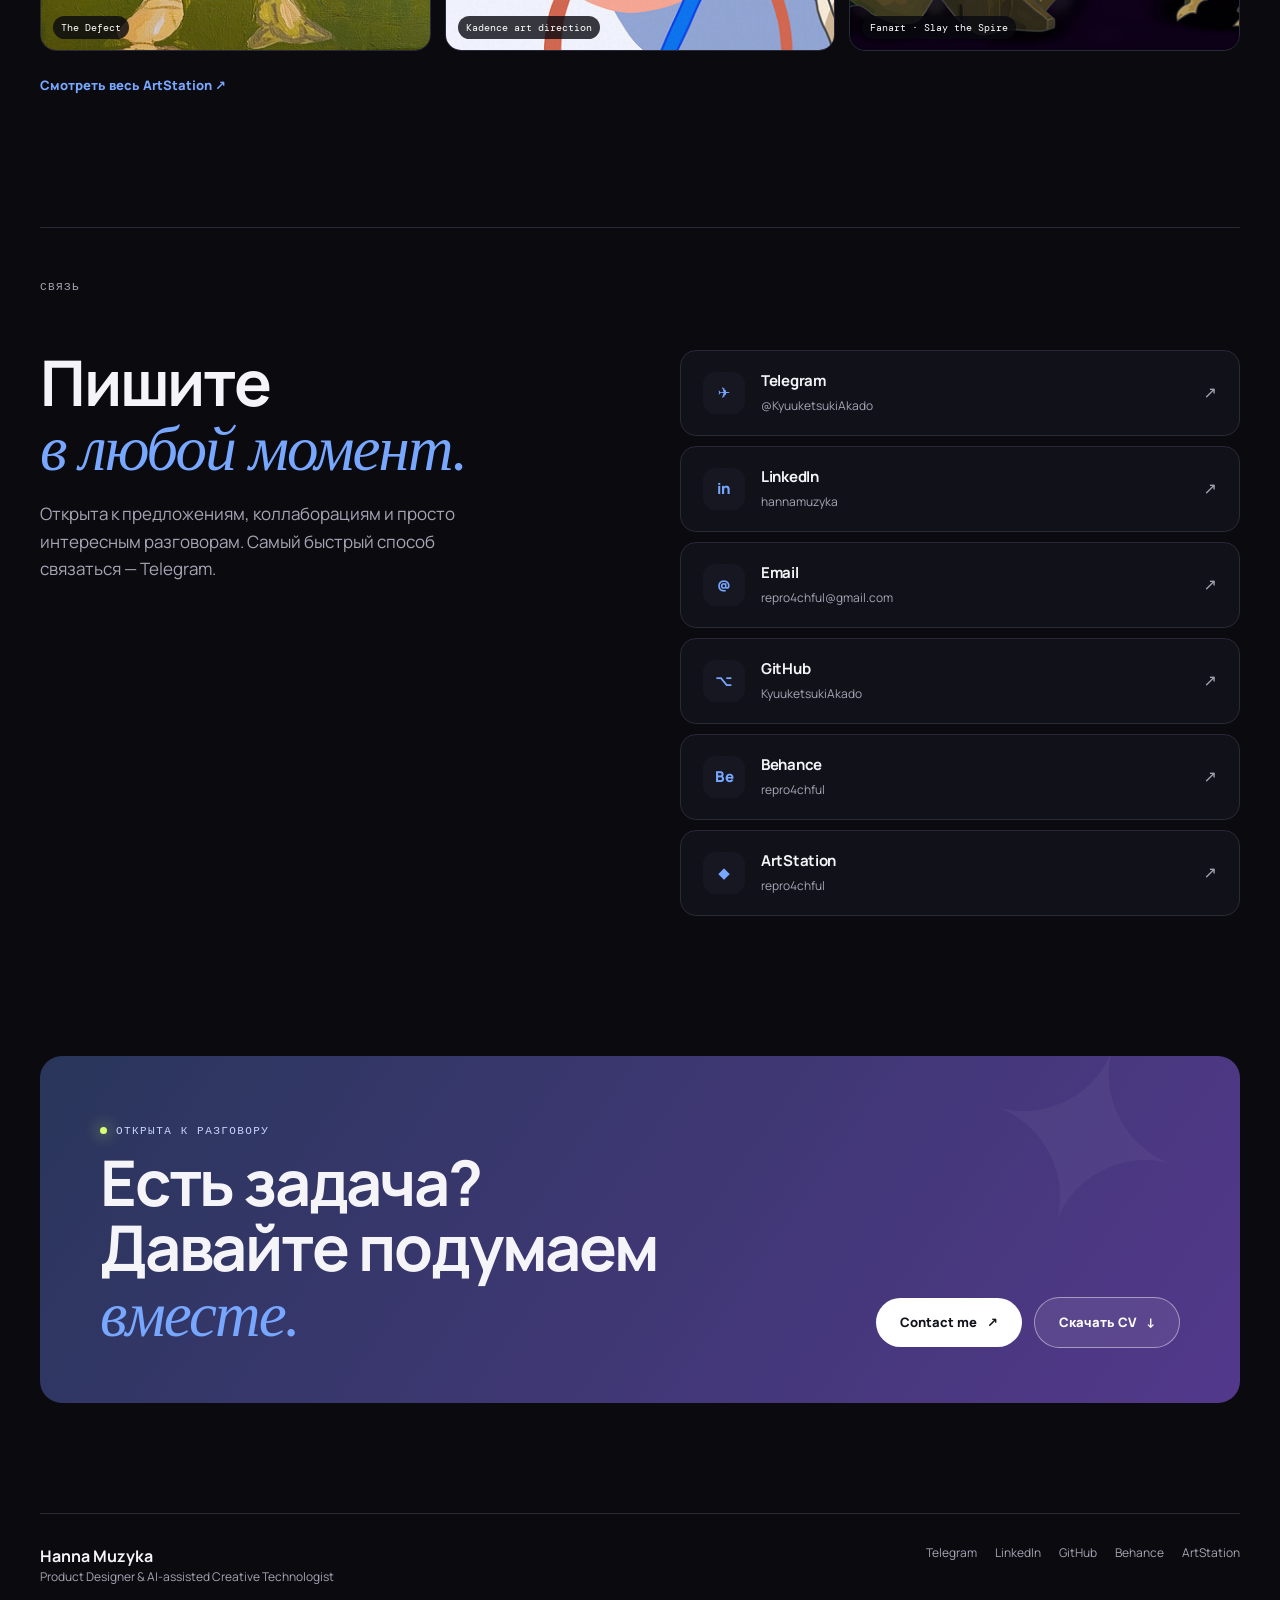
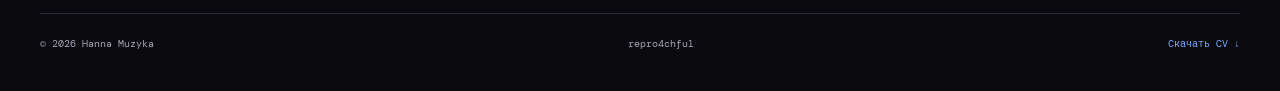
==== commit d8b48435: "Update index.html" ====
--- a/index.html
+++ b/index.html
@@ -162,7 +162,10 @@
           <p data-i18n="kadence.short">От концепта велосипедного магазина до уютной сюжетной игры о буднях небольшой веломастерской.</p>
           <div class="project-proof" aria-label="Project highlights"><span>Role: Product / Game Design</span><span>Outcome: playable demo</span></div>
           <div class="tag-row"><span>Game design</span><span>AI agents</span><span>HTML / CSS / JS</span></div>
-          <a class="arrow-link" href="projects/kadence.html" data-i18n="work.case">Смотреть кейс <span>↗</span></a>
+           <div style="display: flex; gap: 1.5rem; align-items: center; flex-wrap: wrap; margin-top: 0.5rem;">
+            <a class="arrow-link" href="projects/kadence.html" data-i18n="work.case">Смотреть кейс <span>↗</span></a>
+            <a class="arrow-link" href="https://kyuuketsukiakado.github.io/Kadence-Release/" target="_blank" rel="noopener noreferrer" style="color: #a78bfa;" data-i18n="kadence.play">Играть в демо <span>↗</span></a>
+          </div>
         </article>
         <article class="project-card project-shifted">
           <a class="project-image" href="projects/shifted.html"><img src="assets/optimized/project-shifted-hero-1200.webp" width="1200" height="750" alt="SHIFTED custom keyboard e-commerce interface" loading="lazy"><span class="image-label">UI/UX / 2026</span></a>
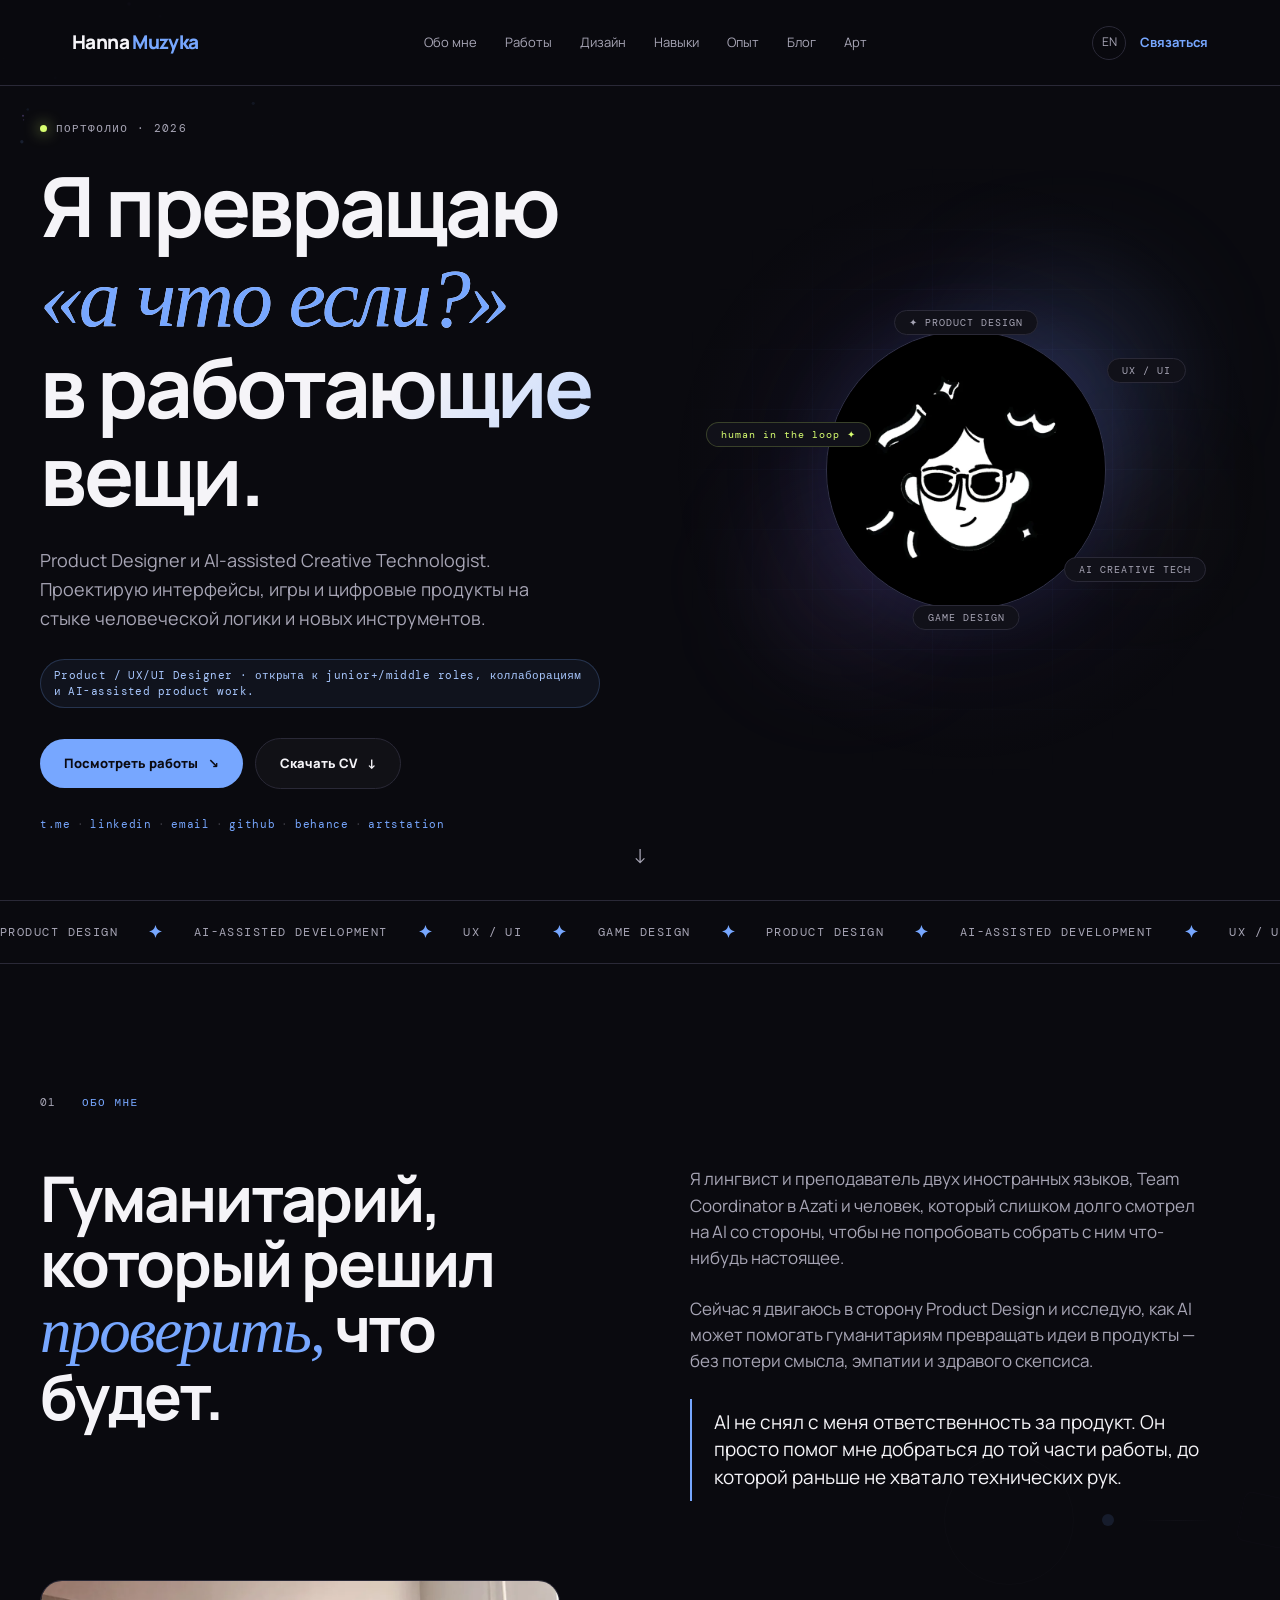
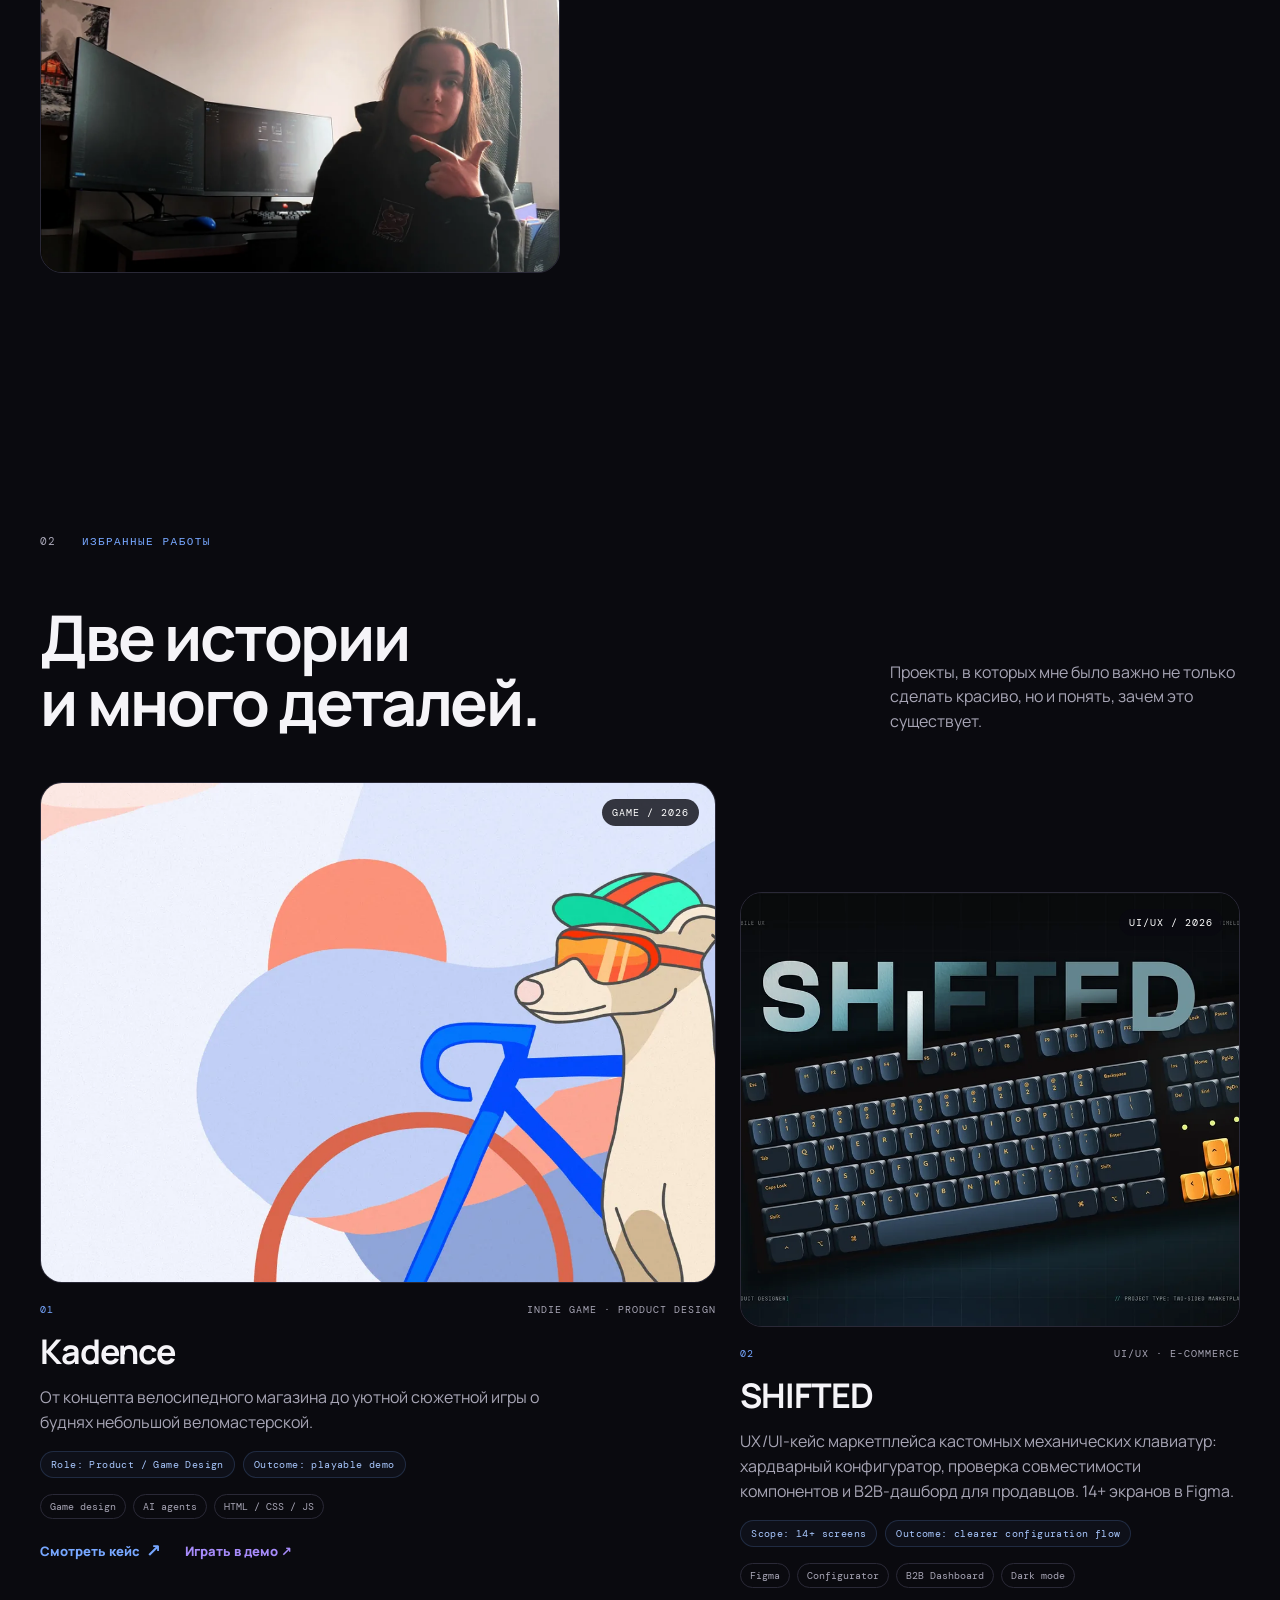
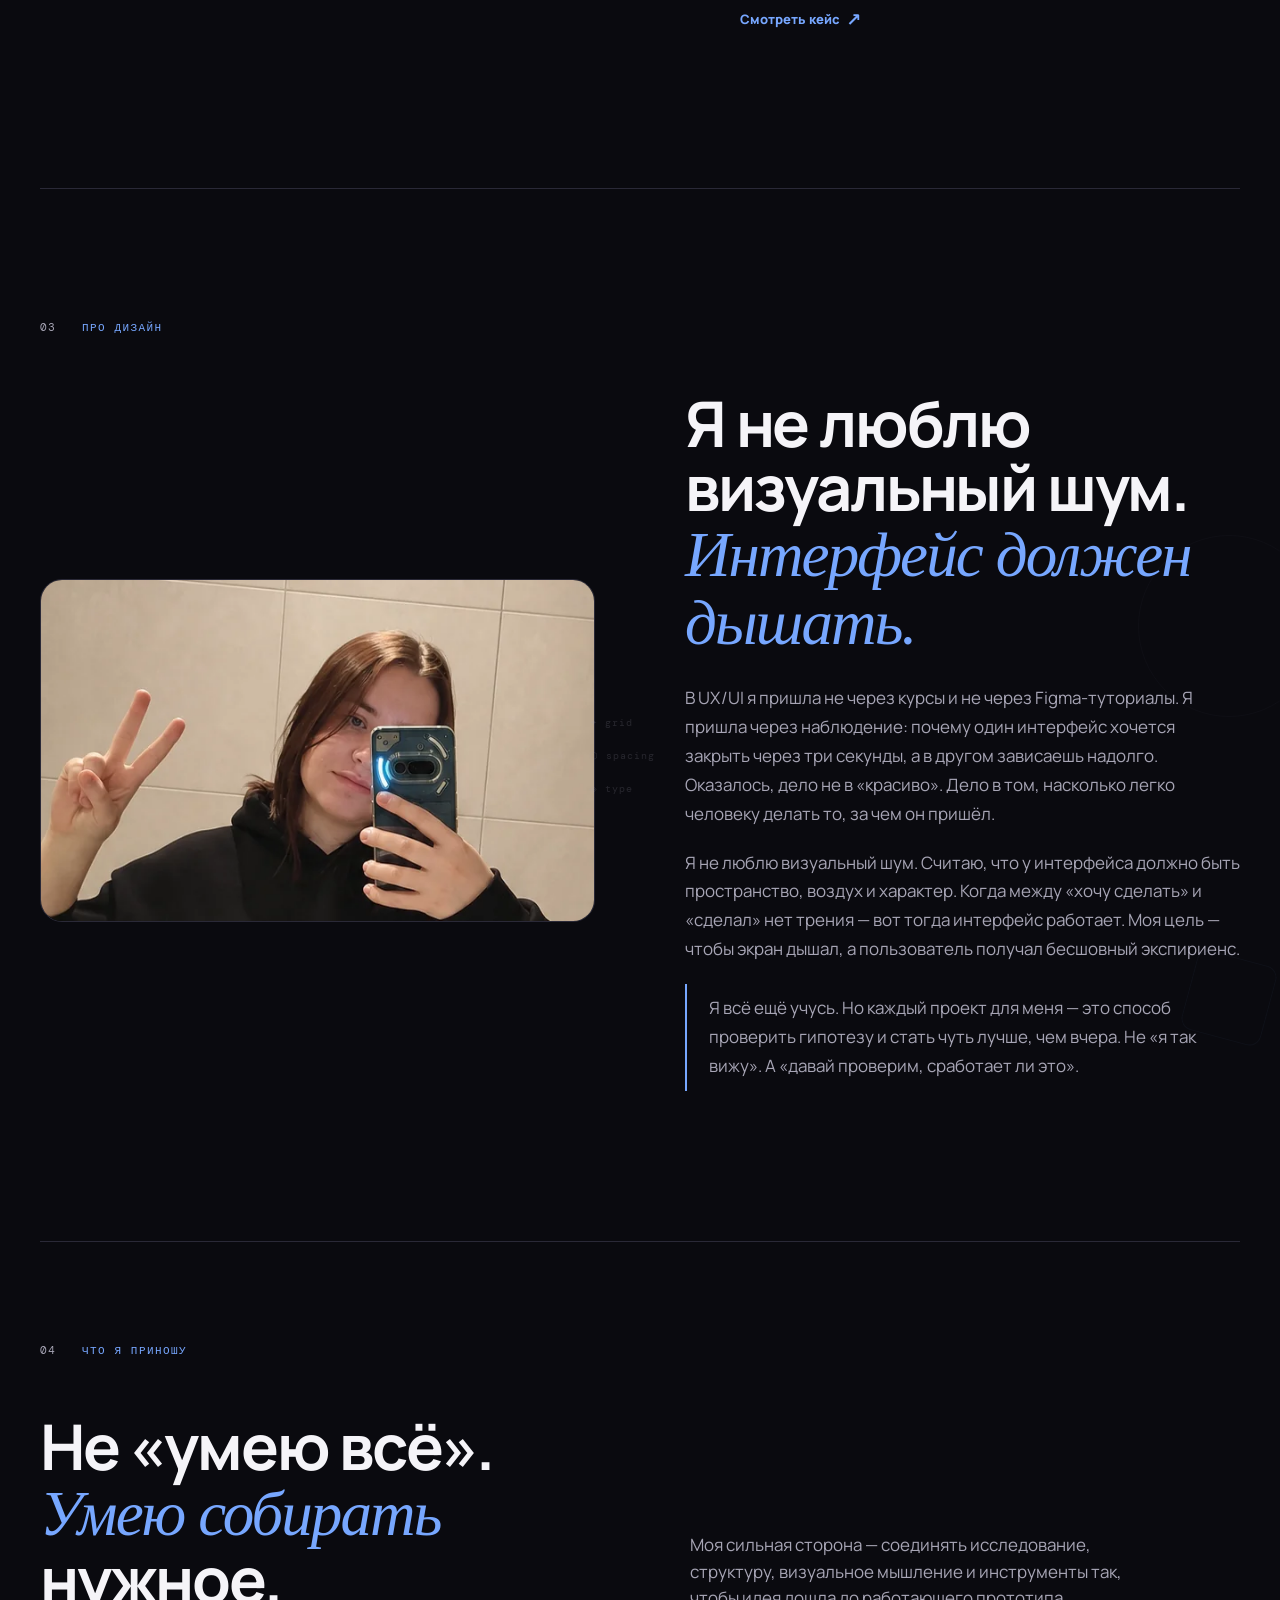
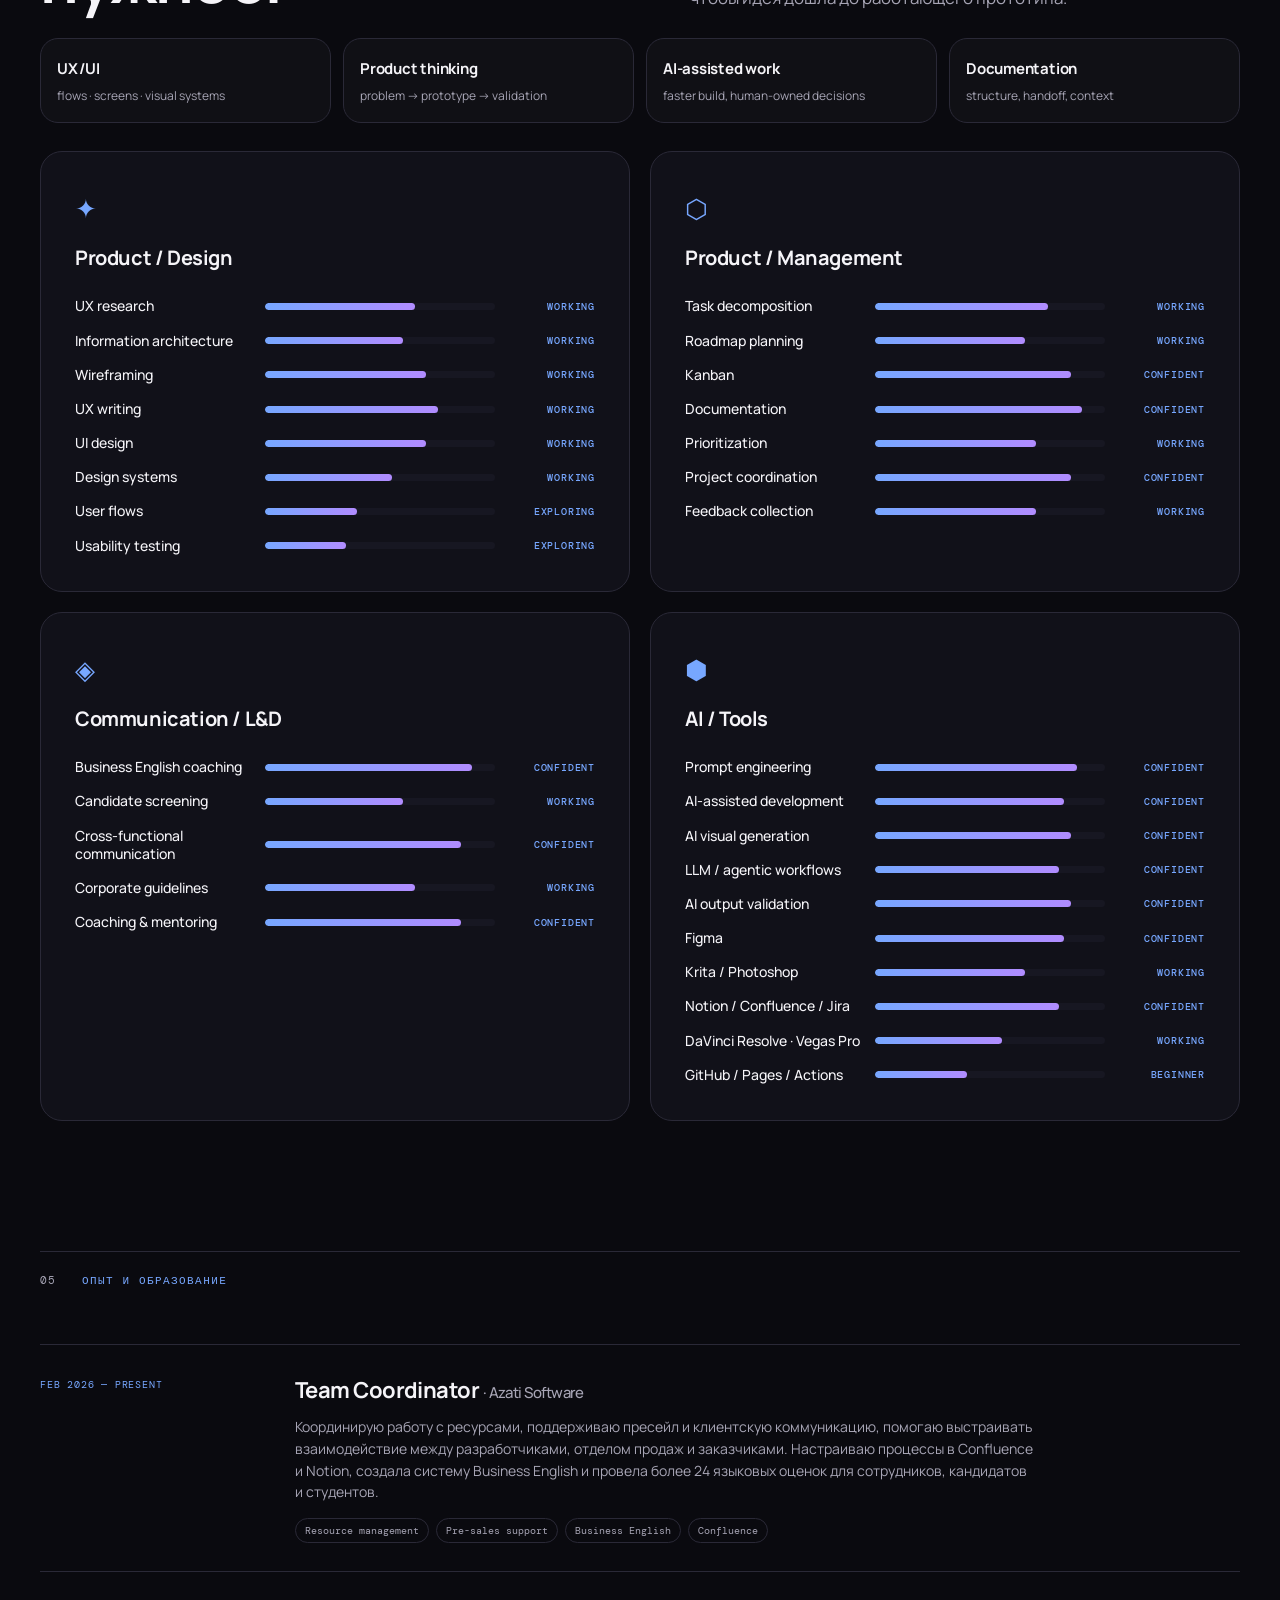
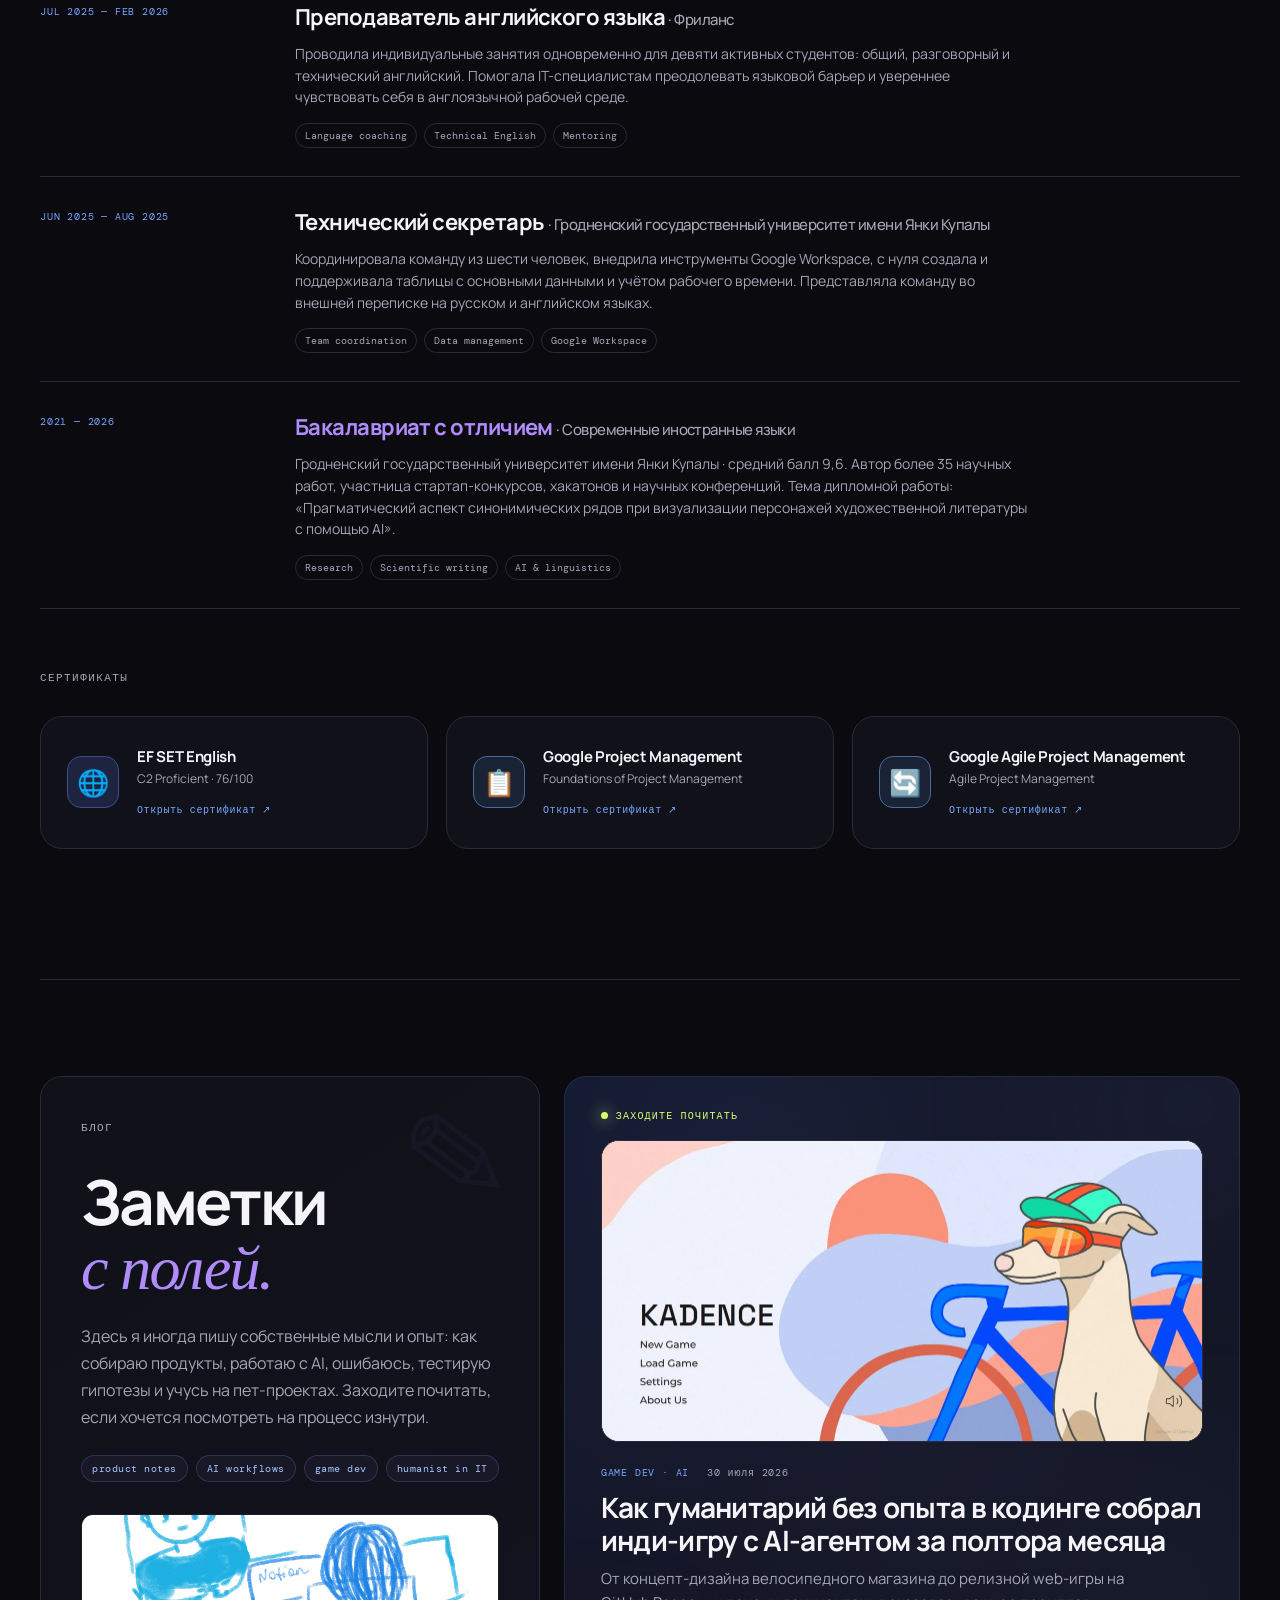
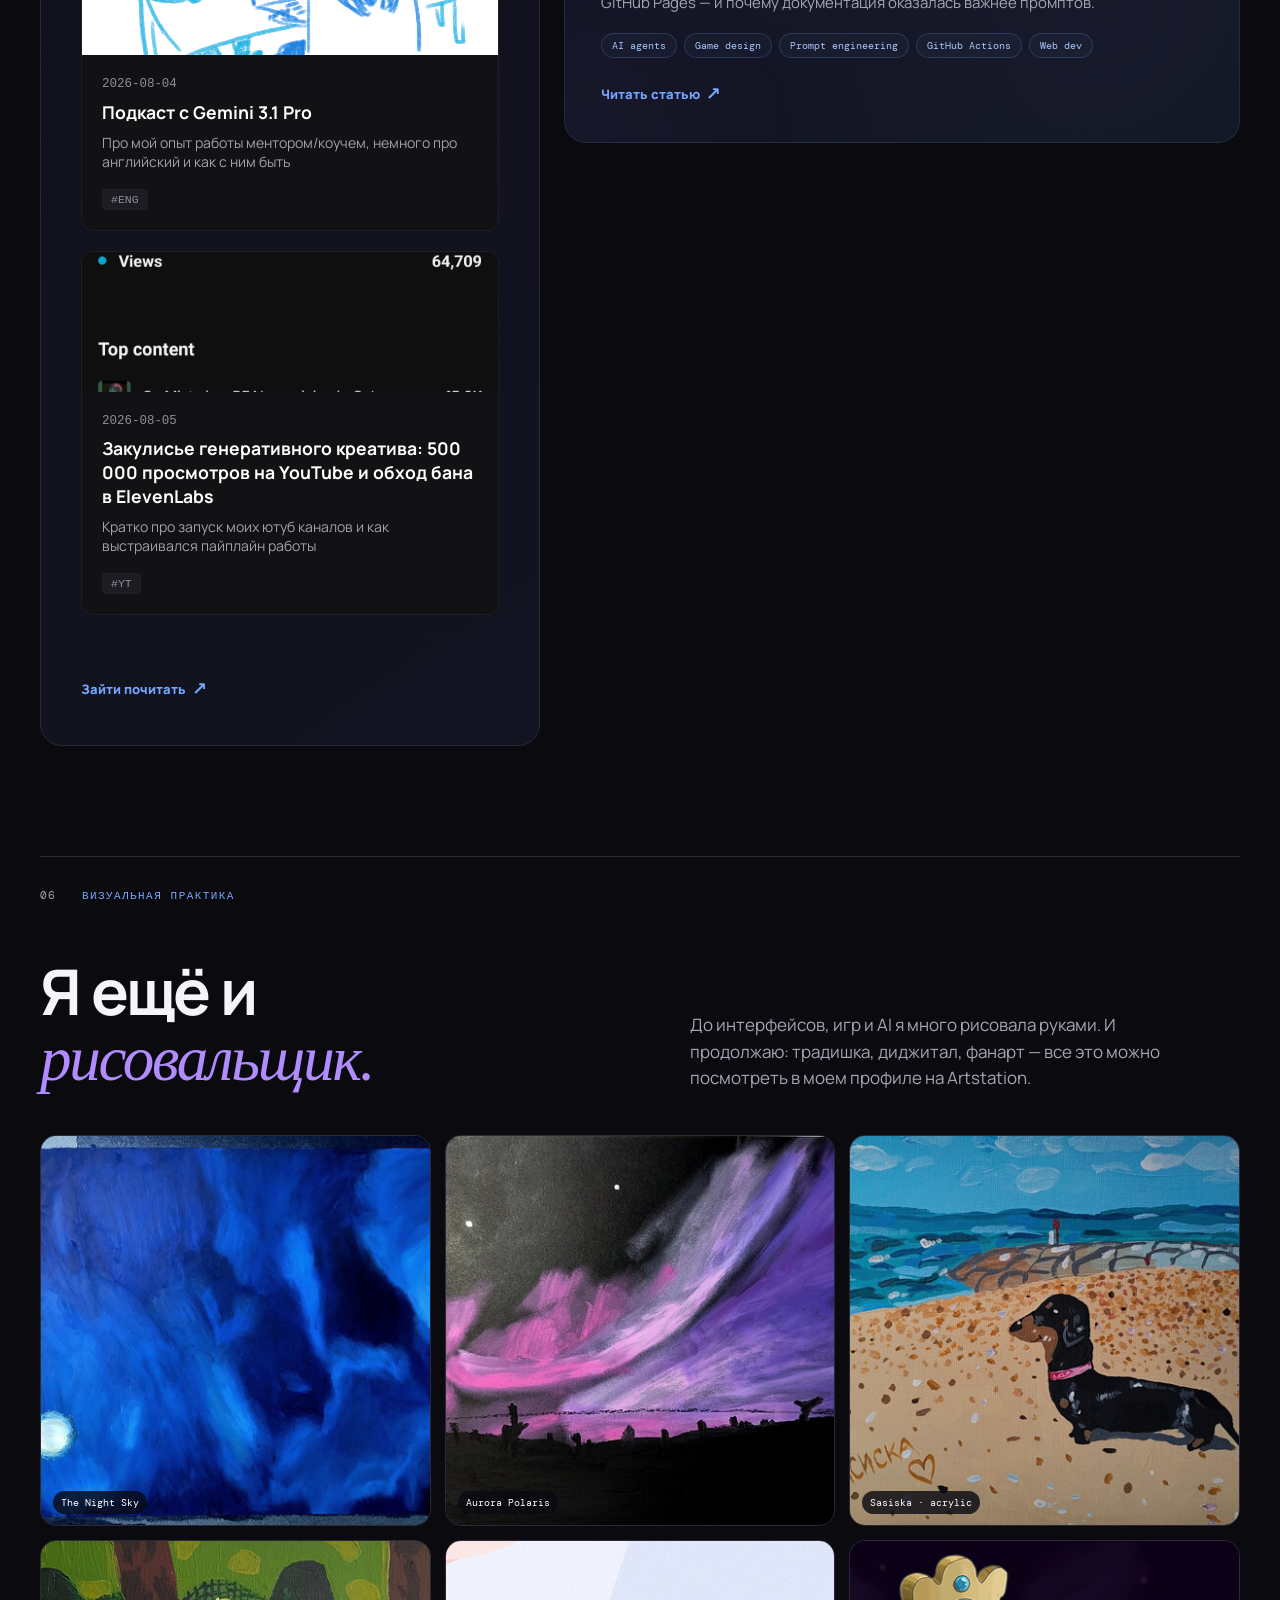
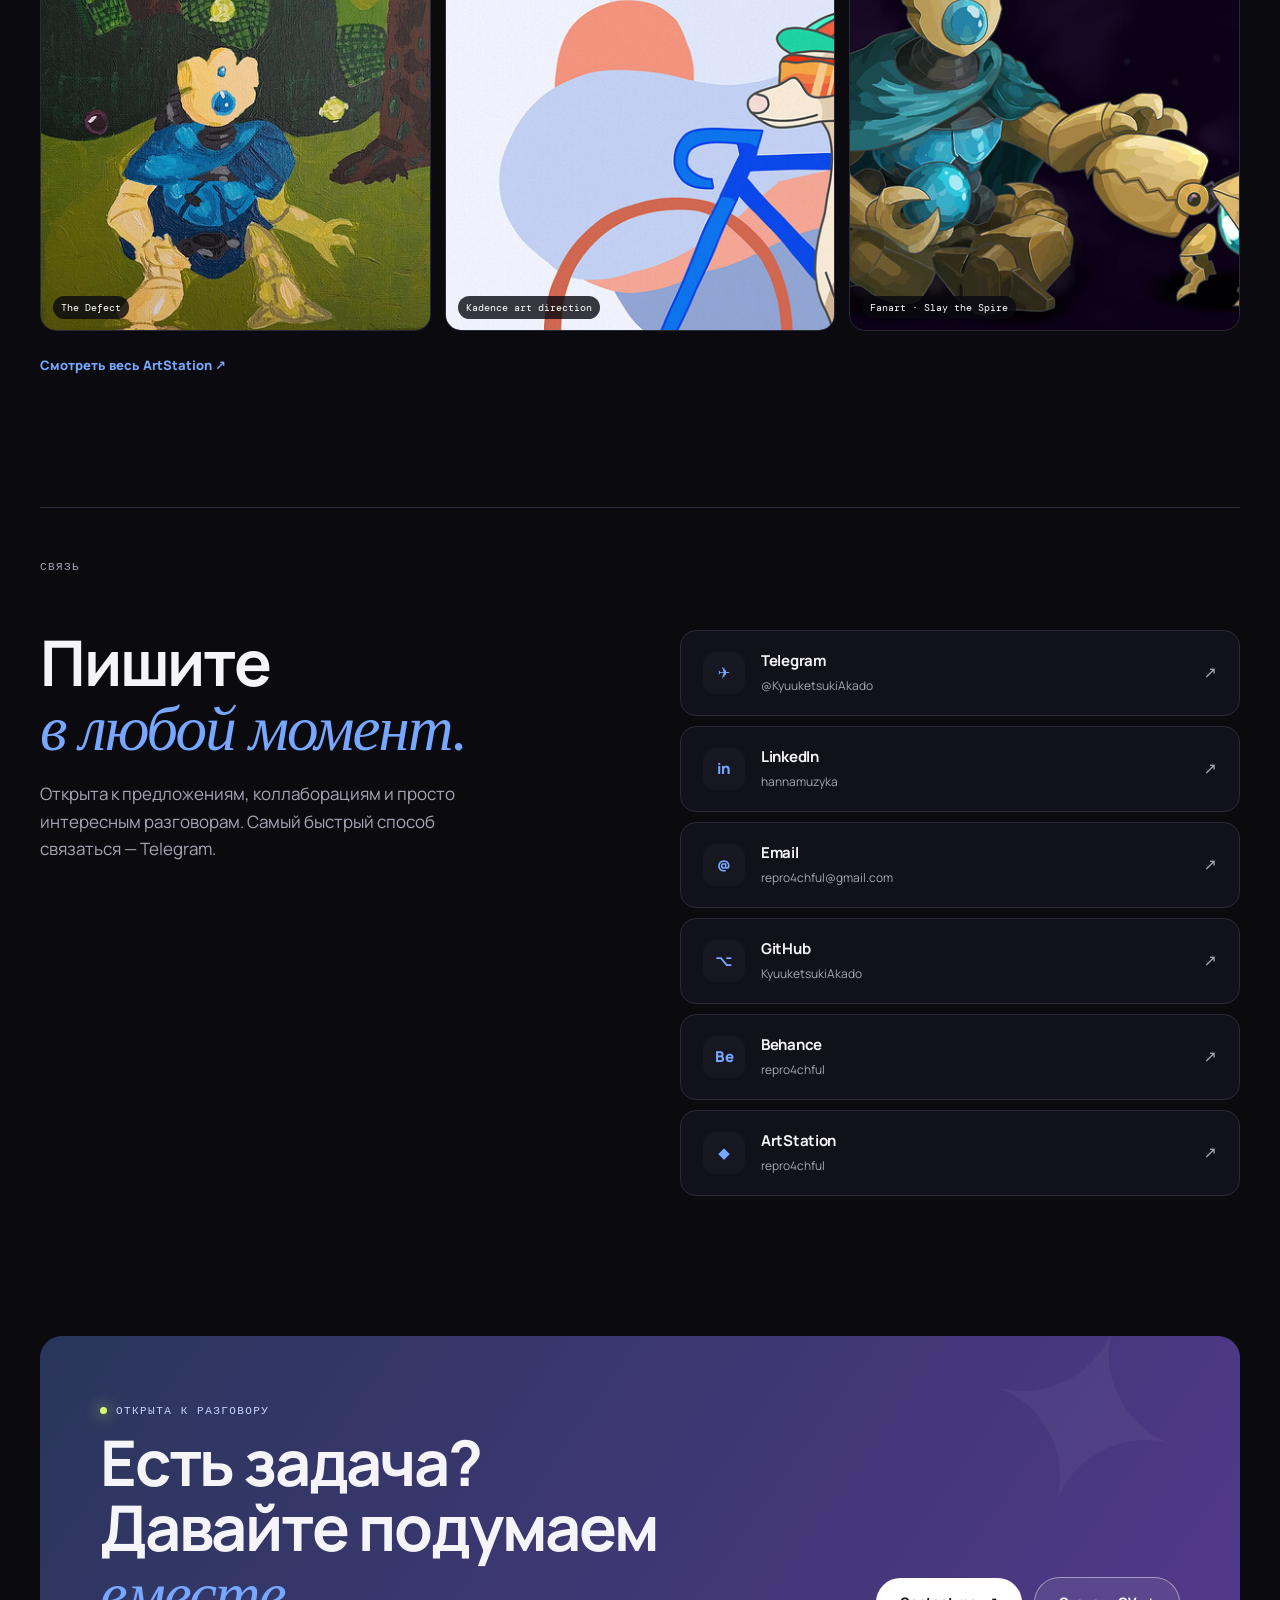
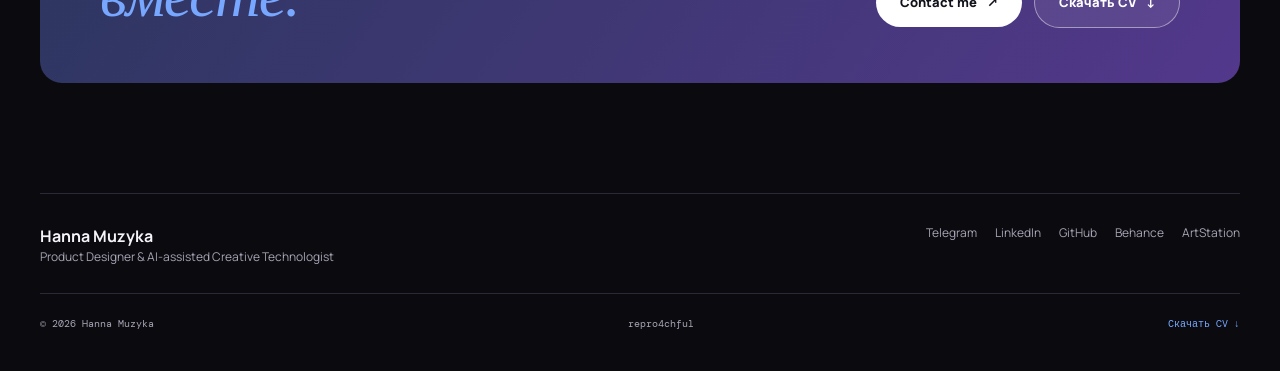
==== commit 02ea75bd: "Auto-update blog from Notion" ====
--- a/index.html
+++ b/index.html
@@ -252,7 +252,7 @@
 <div class="latest-posts-grid" style="display: grid; grid-template-columns: repeat(auto-fit, minmax(260px, 1fr)); gap: 1.25rem; margin: 2rem 0; text-align: left;">
   
     <a href="blog/english-talk.html" class="latest-post-card" style="display: flex; flex-direction: column; background: #121215; border: 1px solid #1e1e24; border-radius: 12px; overflow: hidden; text-decoration: none; color: inherit; transition: border-color 0.2s, transform 0.2s;">
-      
+      <div style="width: 100%; height: 140px; background: #18181c; overflow: hidden;"><img src="assets/images/blog/english-talk-img-1.png" alt="Подкаст с Gemini 3.1 Pro" style="width: 100%; height: 100%; object-fit: cover;" /></div>
       <div style="padding: 1.25rem; flex: 1; display: flex; flex-direction: column; justify-content: space-between;">
         <div>
           <div style="font-family: monospace; font-size: 0.78rem; color: #8e8e9c; margin-bottom: 0.4rem;">2026-08-04</div>
@@ -264,7 +264,7 @@
     </a>
   
     <a href="blog/creative-shorts-youtube.html" class="latest-post-card" style="display: flex; flex-direction: column; background: #121215; border: 1px solid #1e1e24; border-radius: 12px; overflow: hidden; text-decoration: none; color: inherit; transition: border-color 0.2s, transform 0.2s;">
-      
+      <div style="width: 100%; height: 140px; background: #18181c; overflow: hidden;"><img src="assets/images/blog/creative-shorts-youtube-img-1.png" alt="Закулисье генеративного креатива: 500 000 просмотров на YouTube и обход бана в ElevenLabs" style="width: 100%; height: 100%; object-fit: cover;" /></div>
       <div style="padding: 1.25rem; flex: 1; display: flex; flex-direction: column; justify-content: space-between;">
         <div>
           <div style="font-family: monospace; font-size: 0.78rem; color: #8e8e9c; margin-bottom: 0.4rem;">2026-08-05</div>
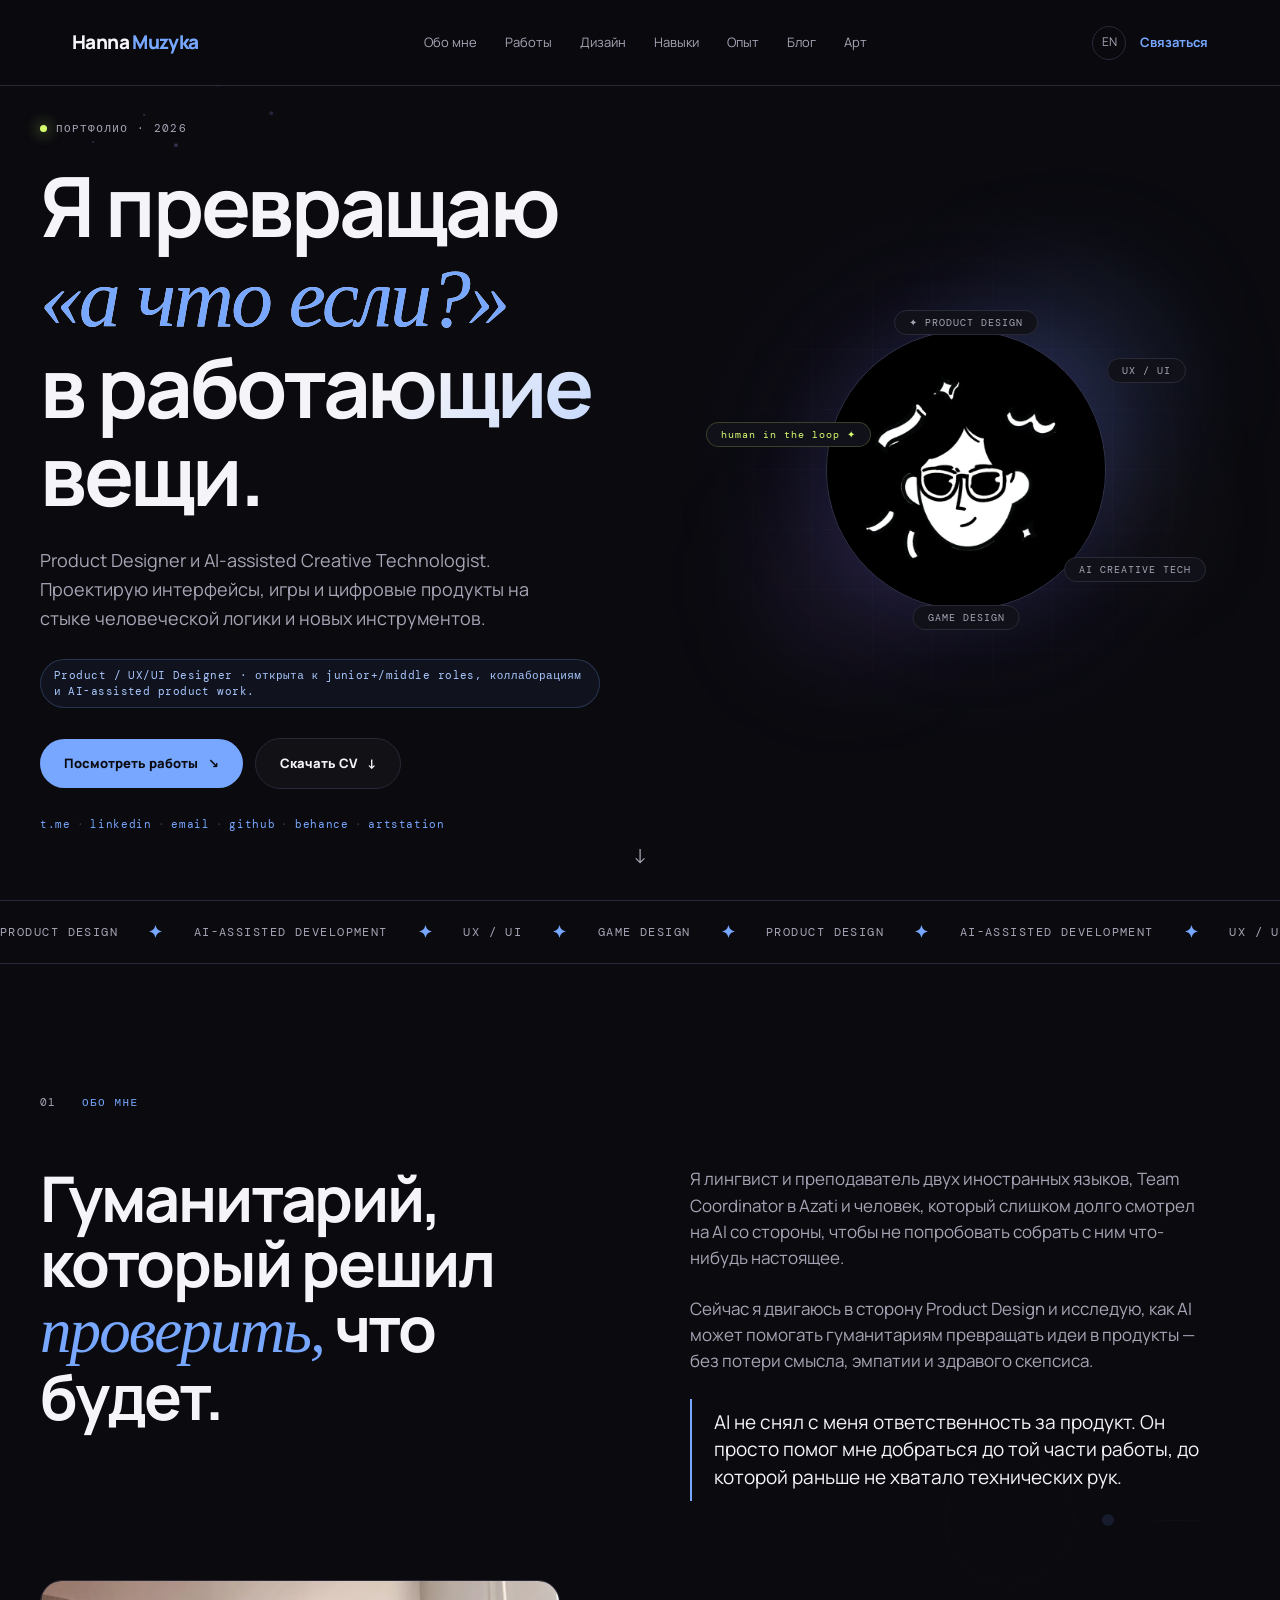
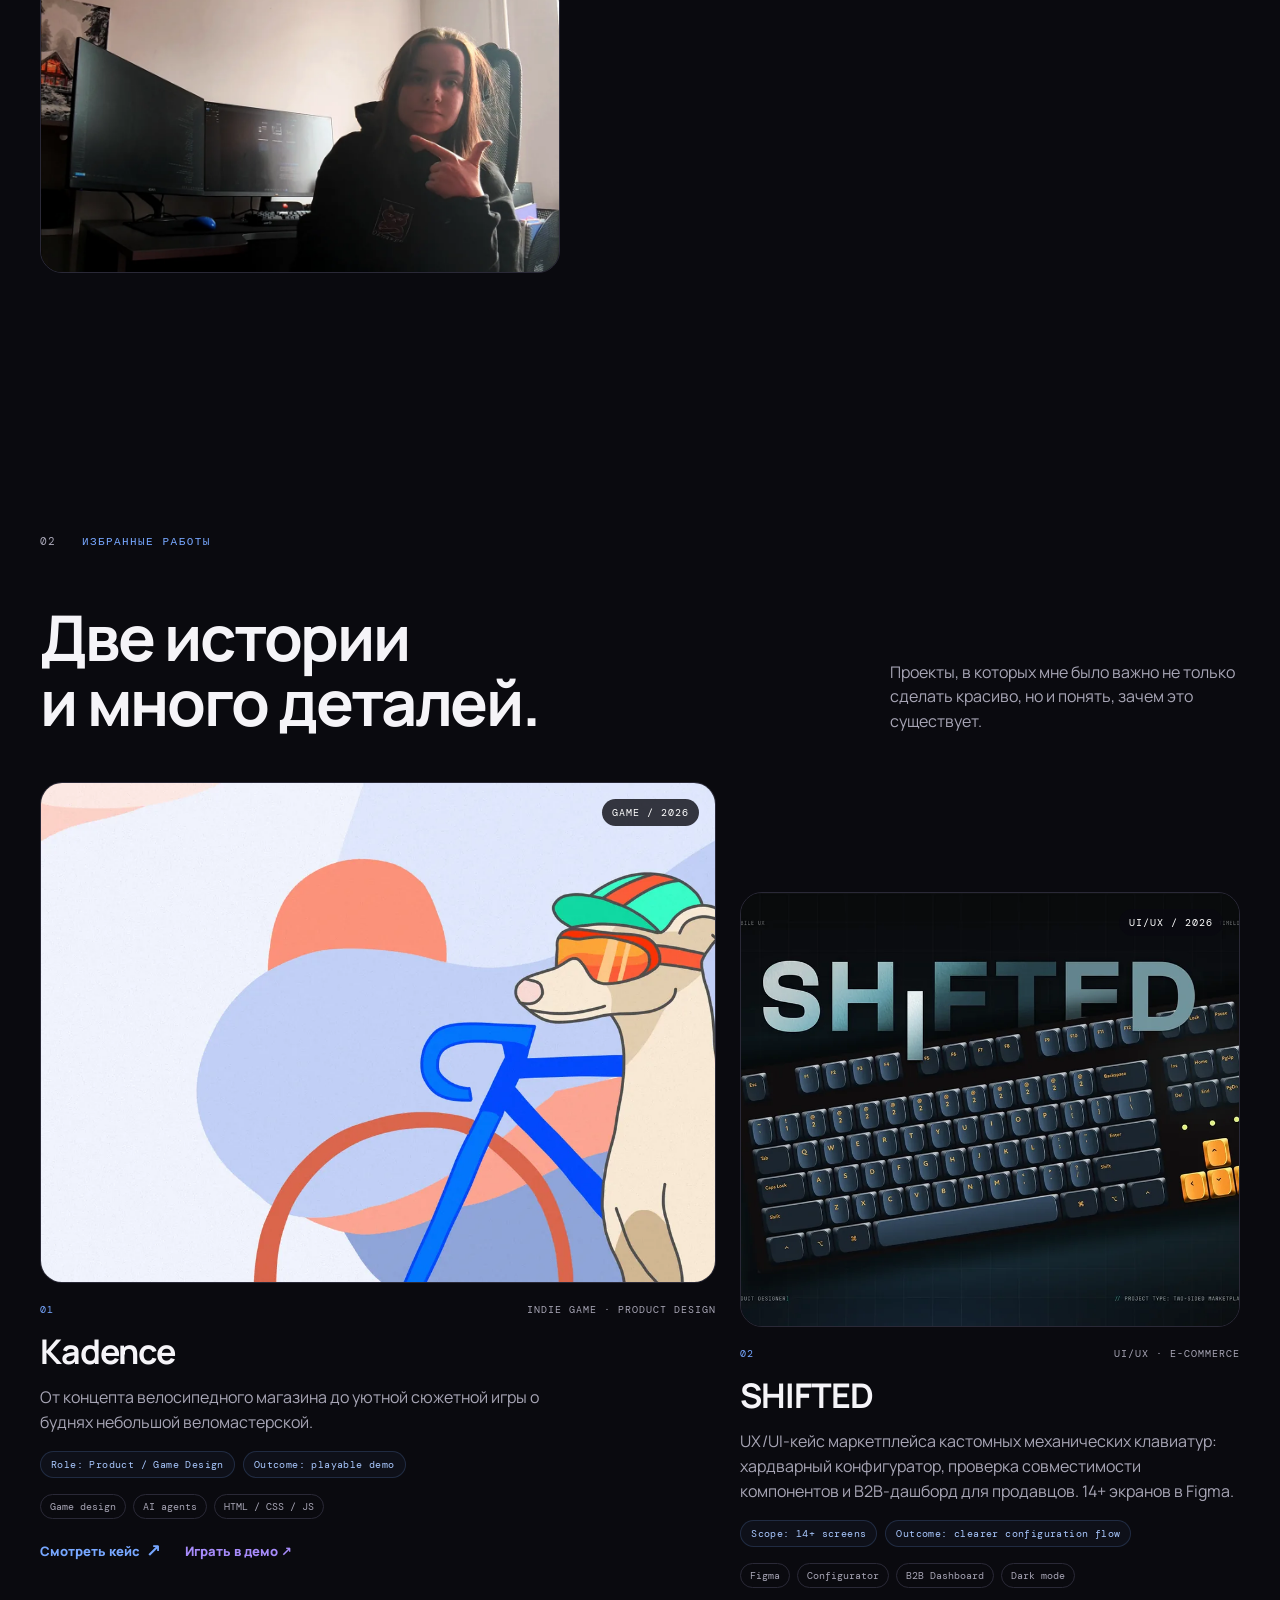
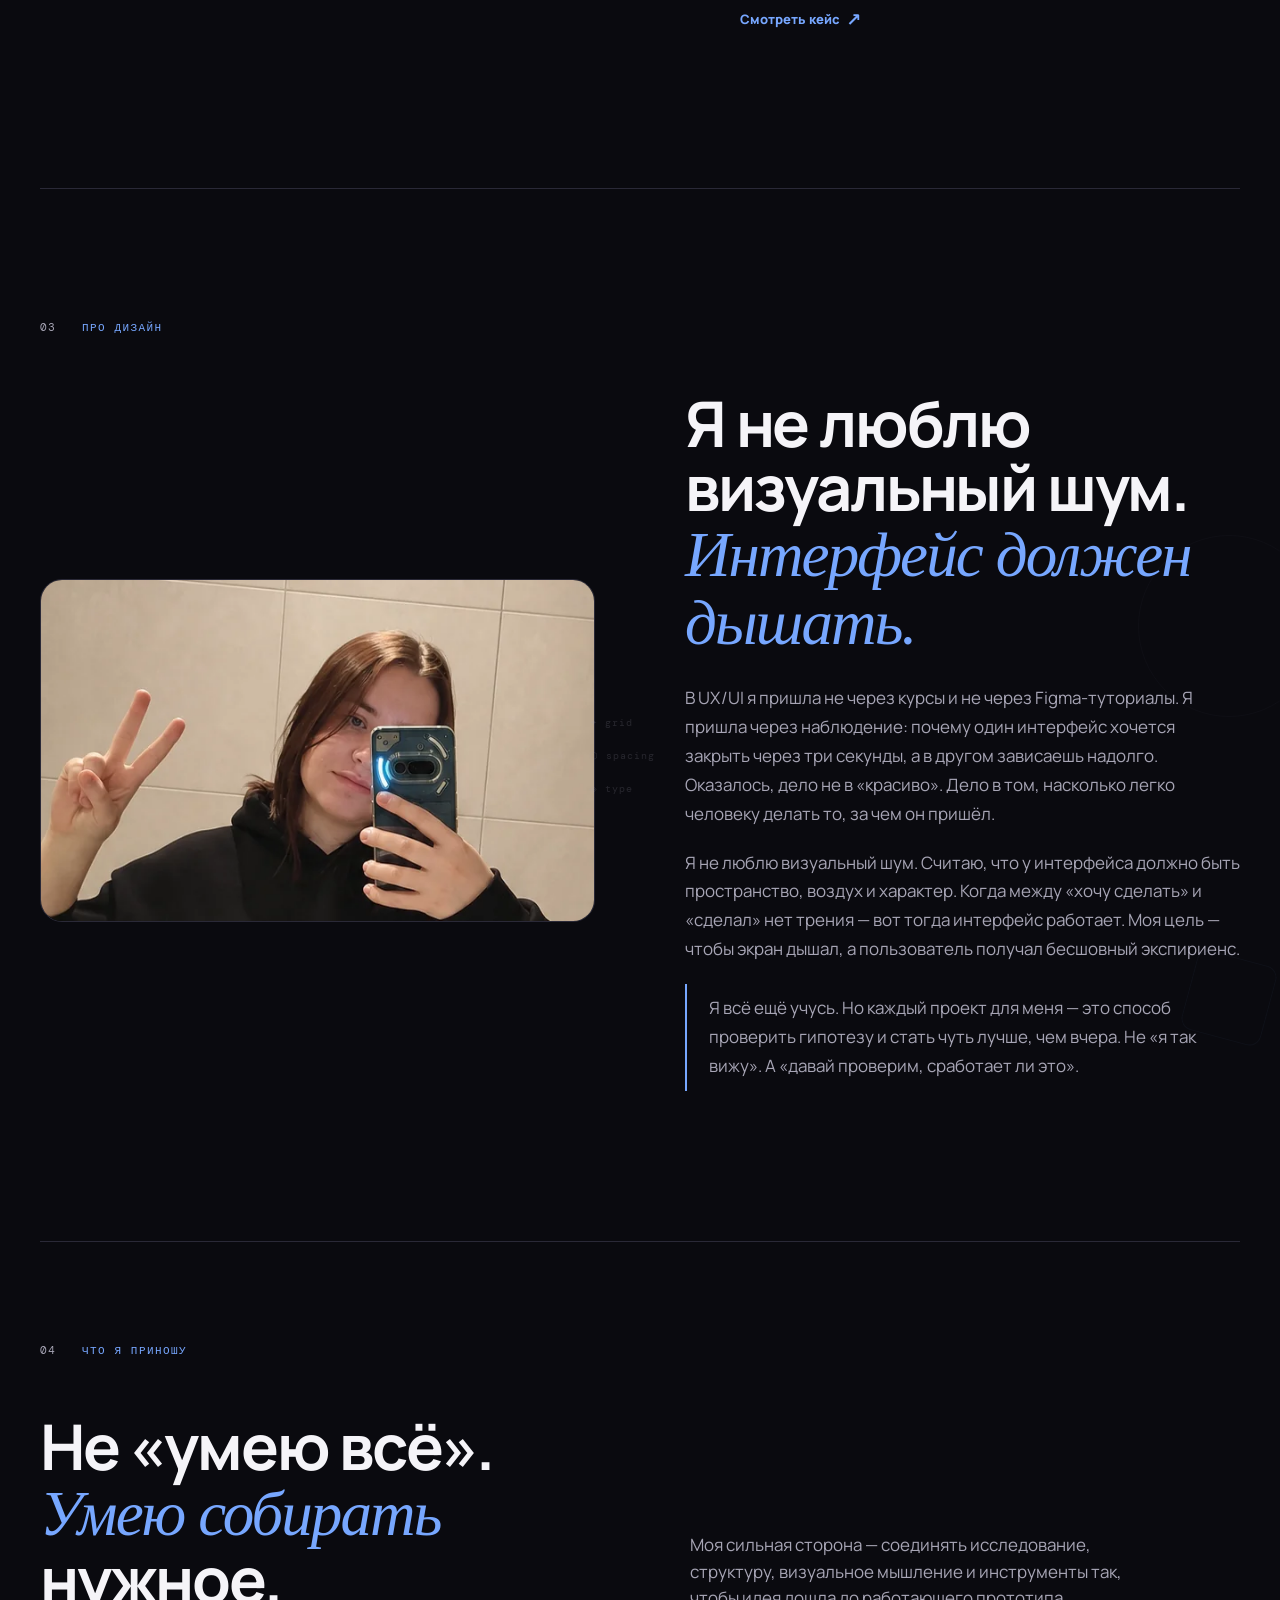
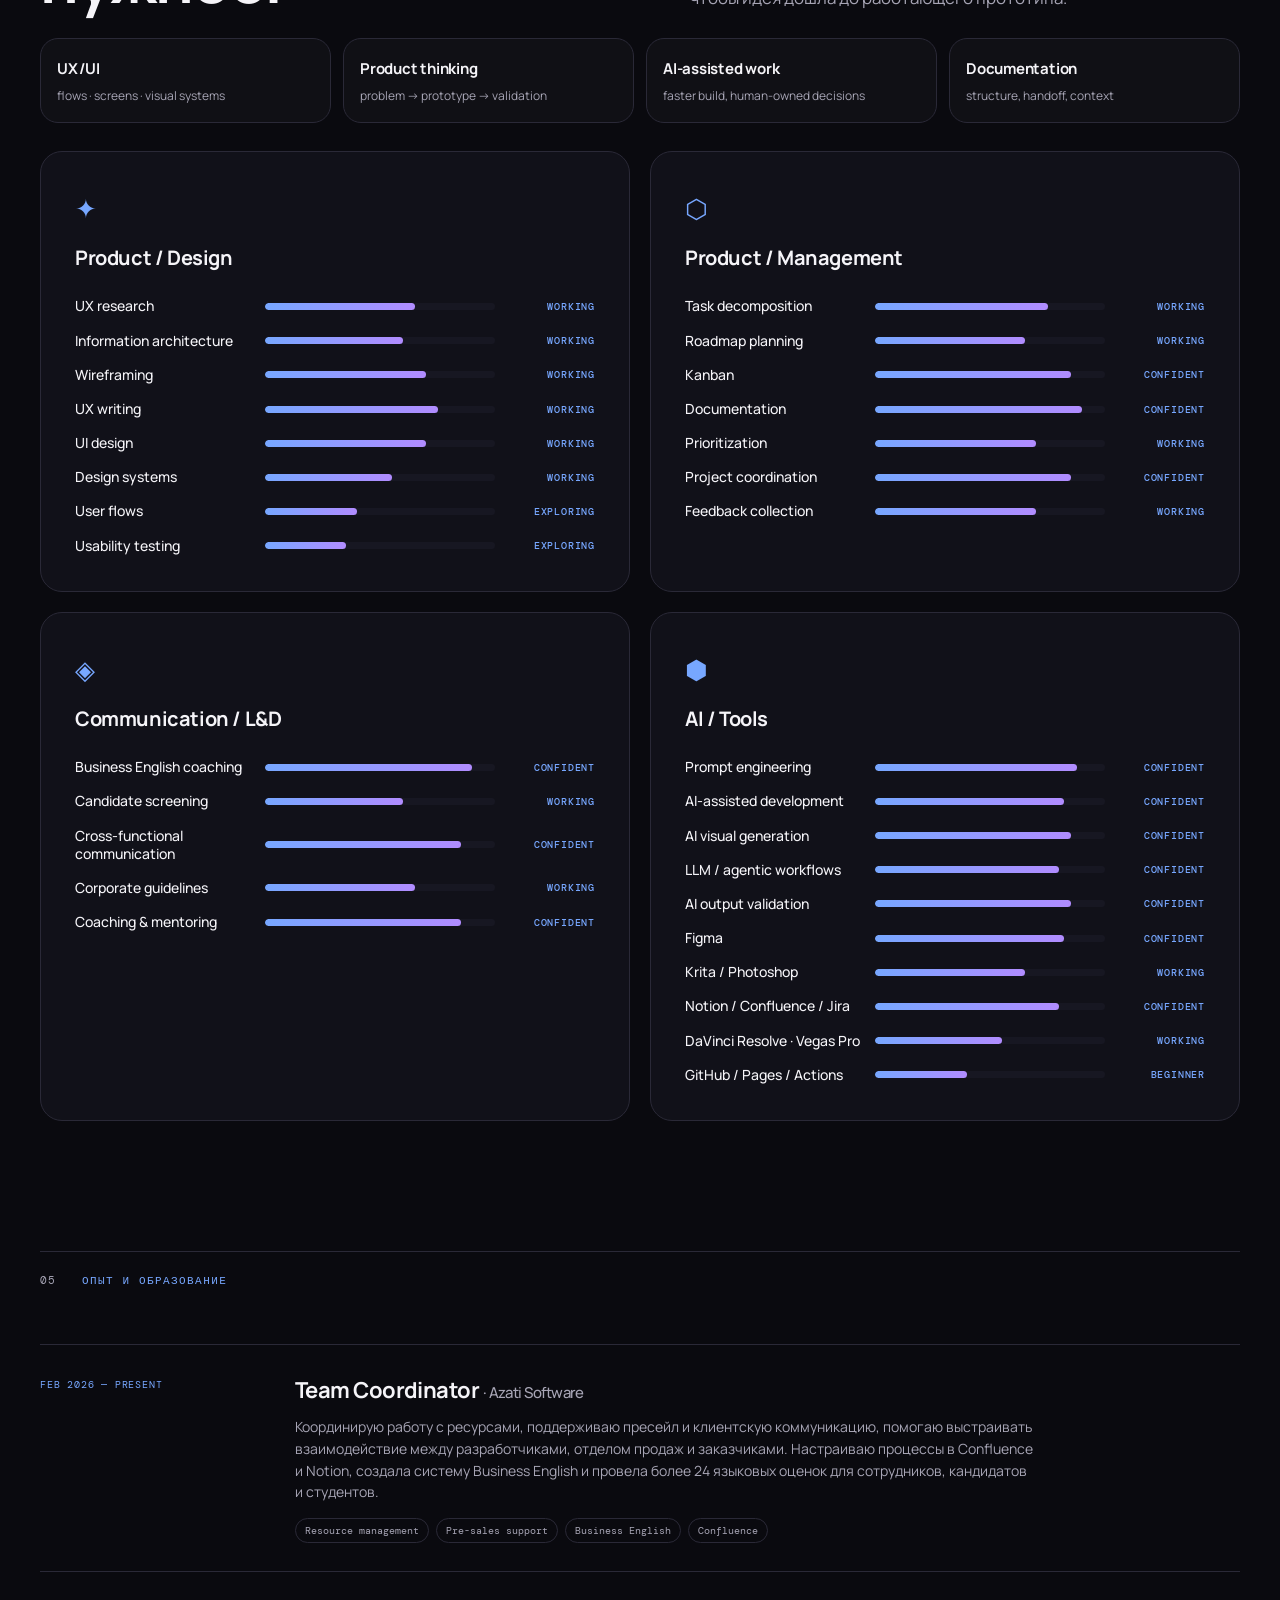
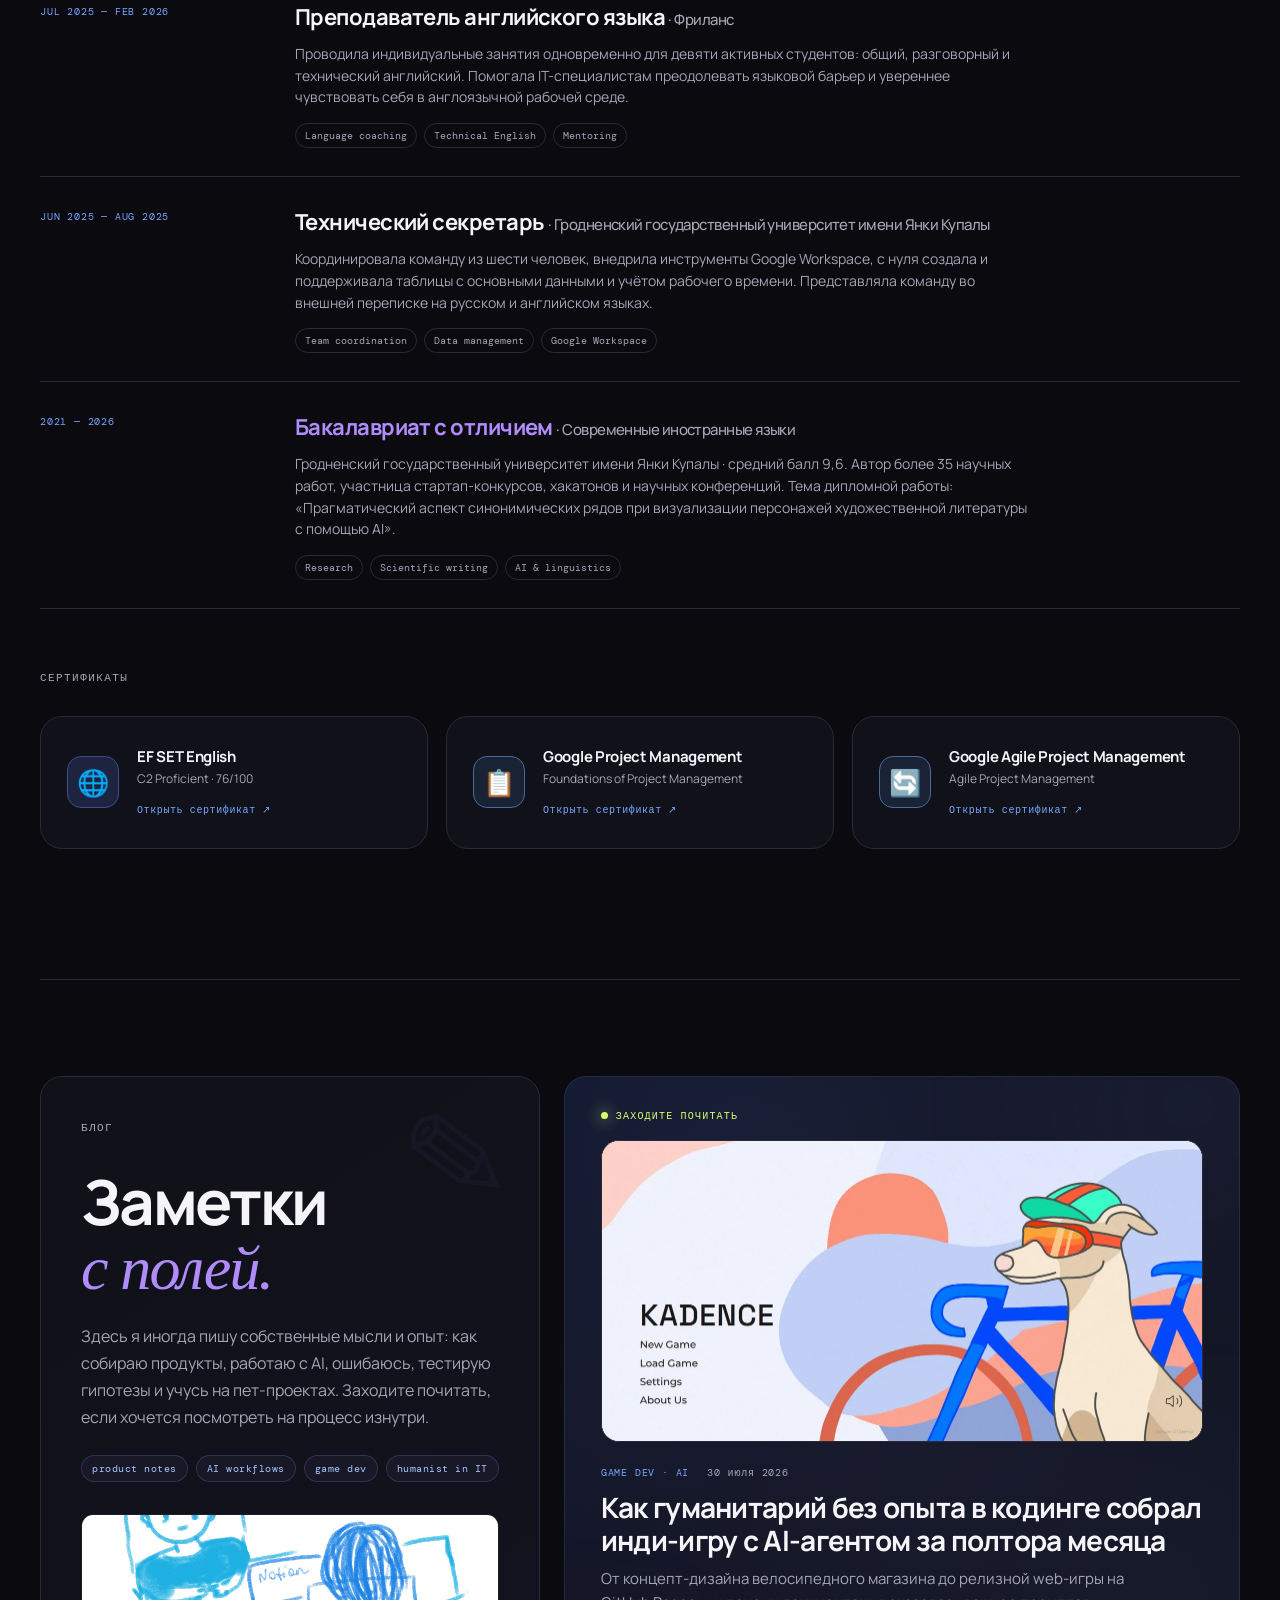
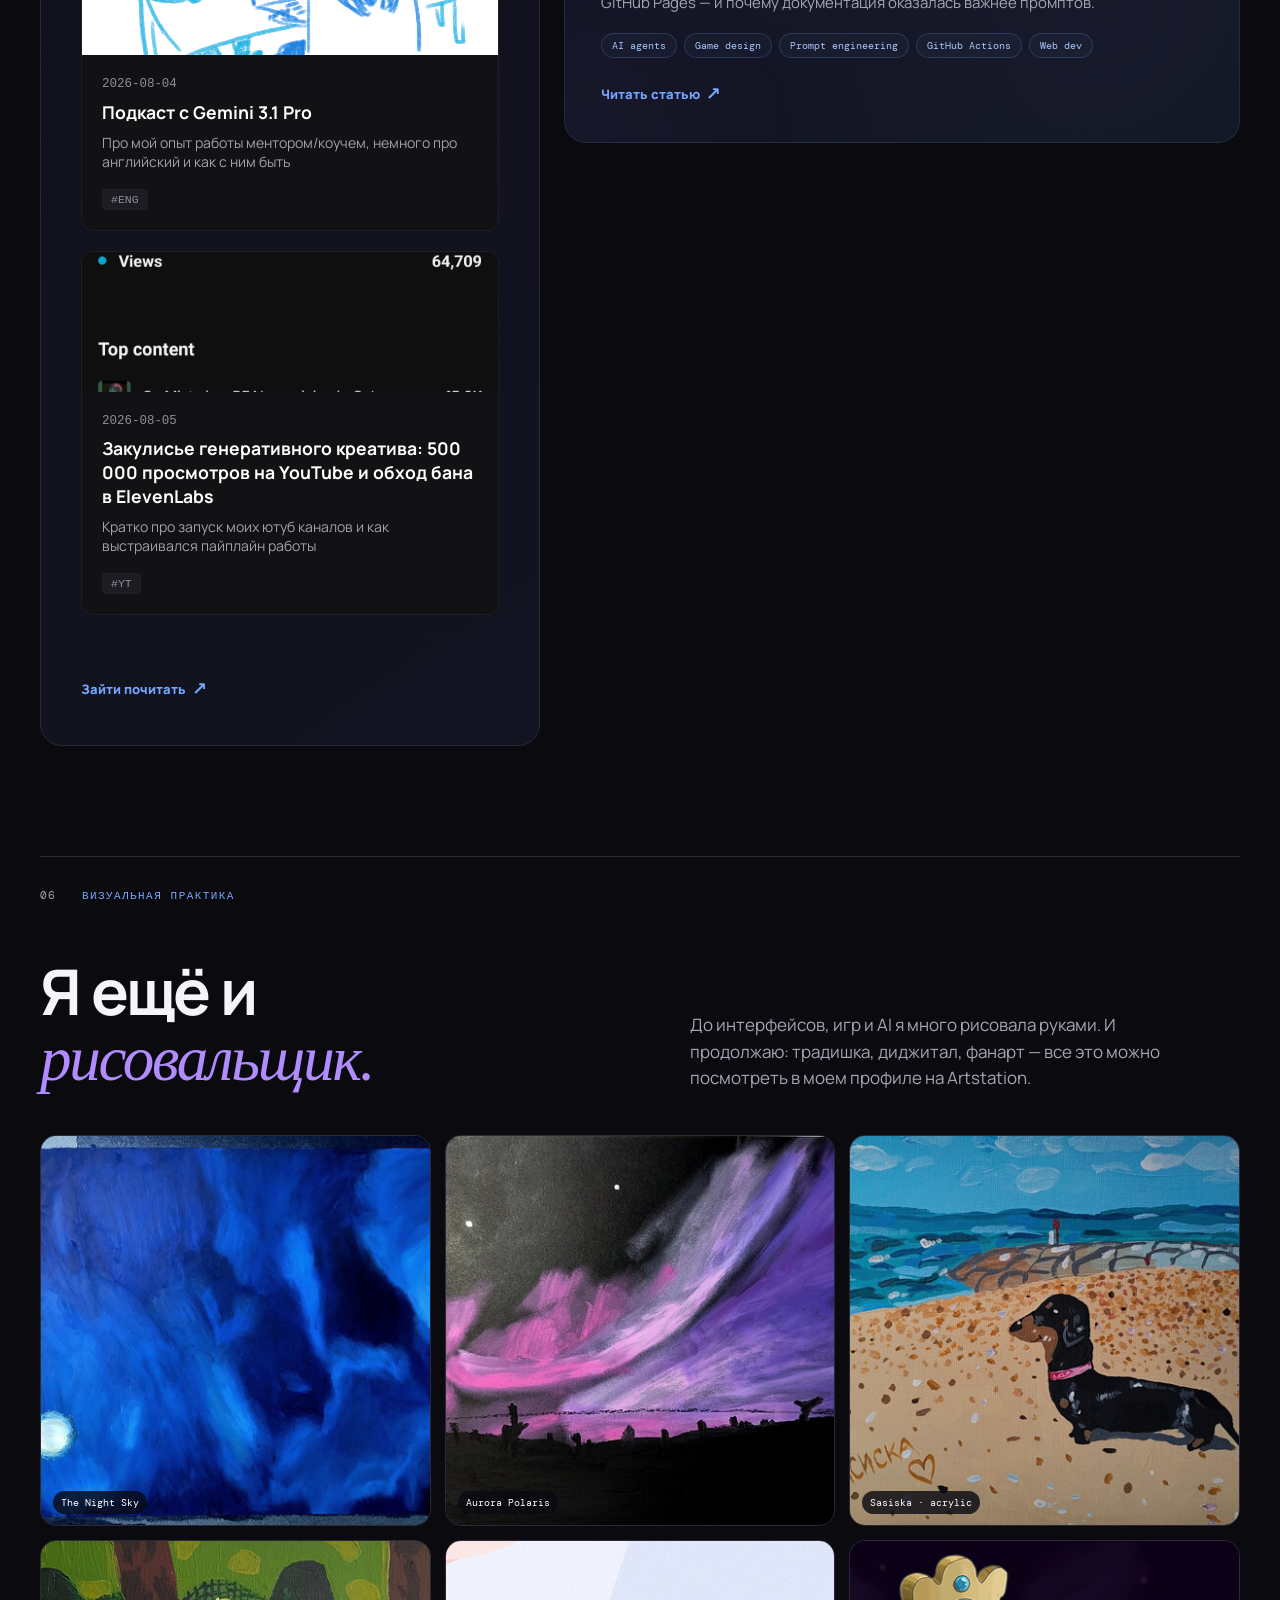
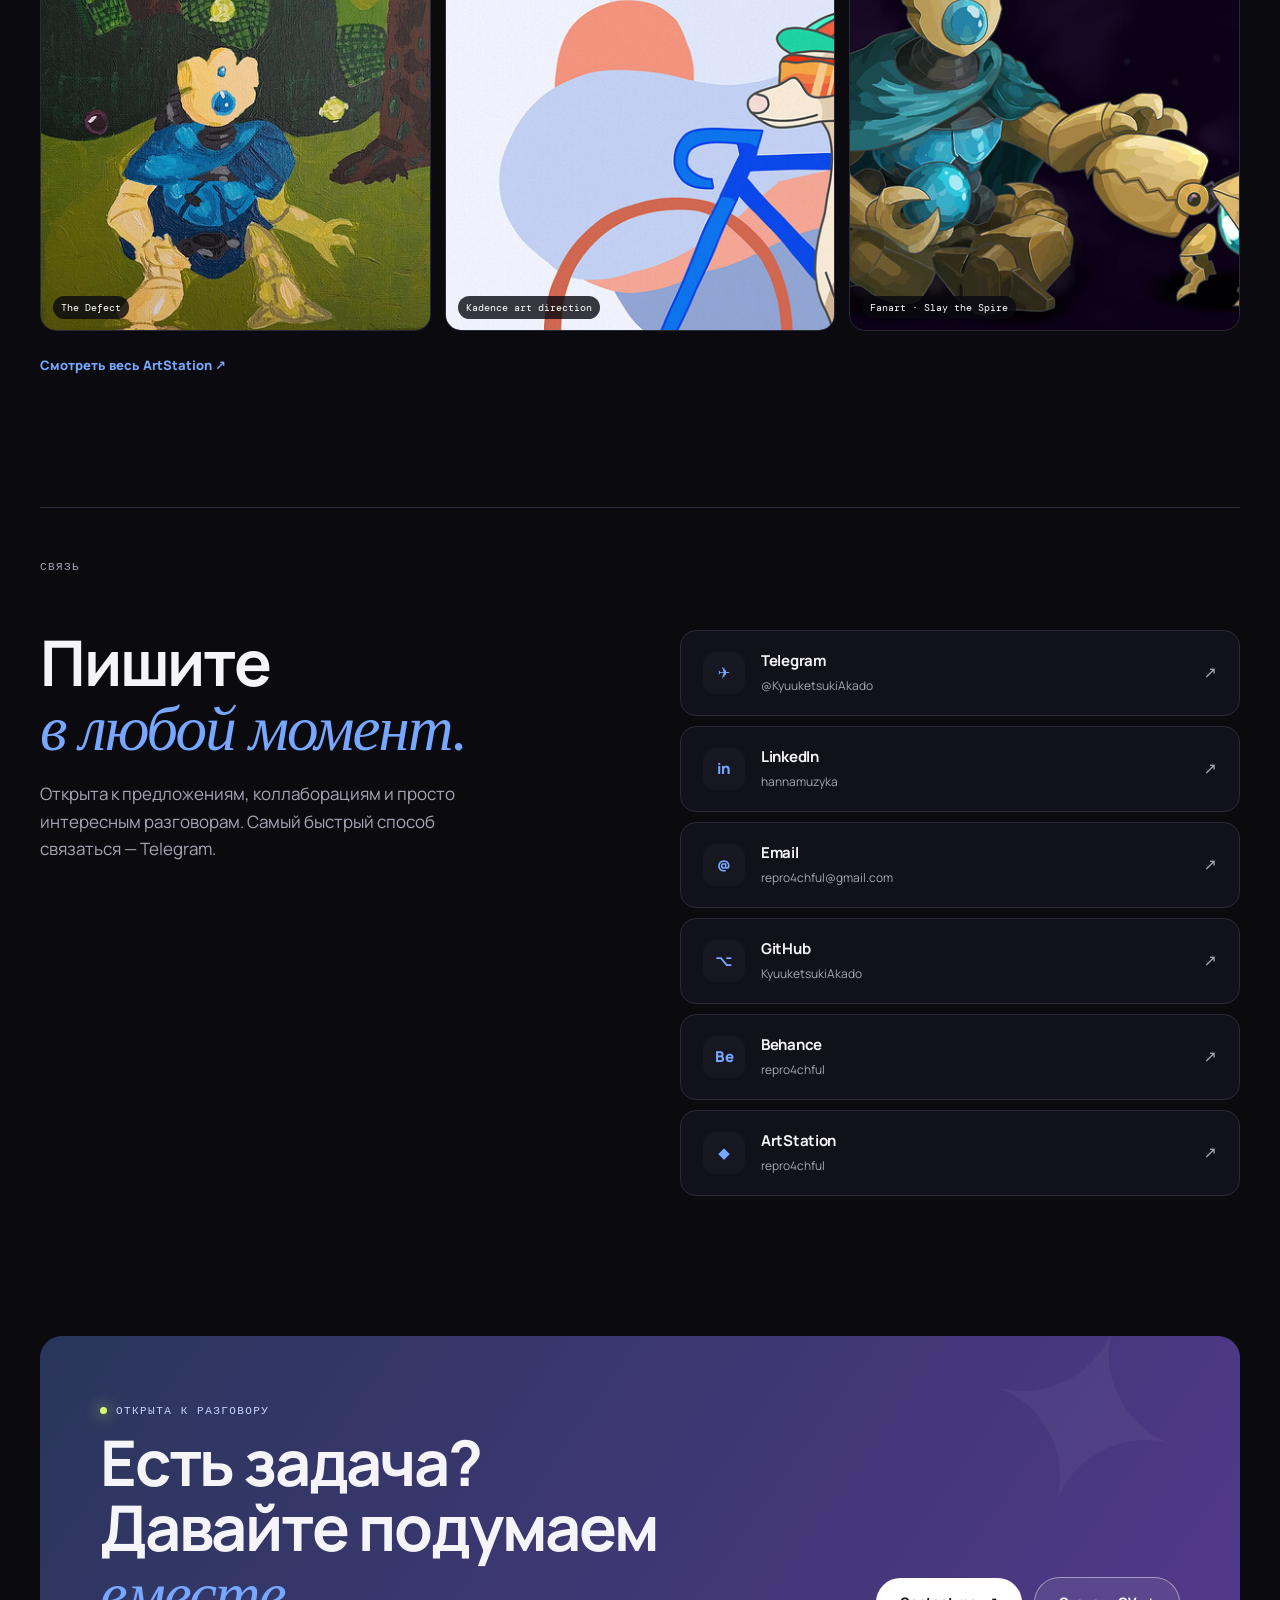
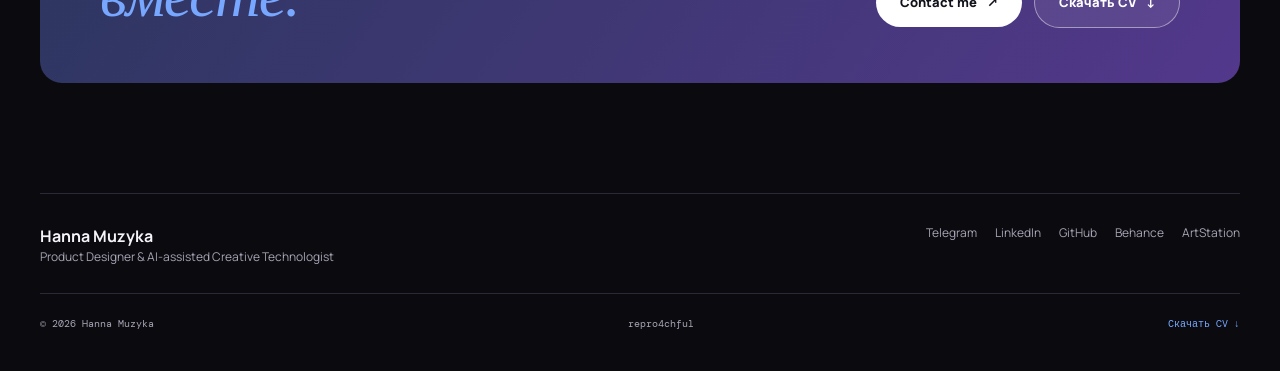
==== commit 5a1b5a85: "Update index.html" ====
--- a/index.html
+++ b/index.html
@@ -282,13 +282,13 @@
         <div class="blog-articles-grid" aria-label="Blog articles">
           <article class="blog-article-card is-featured">
             <div class="blog-featured-badge"><span class="status-dot"></span><span data-i18n="blog.badge">ЗАХОДИТЕ ПОЧИТАТЬ</span></div>
-            <a class="blog-article-image" href="blog.html"><img src="assets/optimized/blog-habr-01-1200.webp" width="1200" height="601" alt="Kadence game main menu" loading="lazy"></a>
+            <a class="blog-article-image" href="blog/kadence-ai.html"><img src="assets/optimized/blog-habr-01-1200.webp" width="1200" height="601" alt="Kadence game main menu" loading="lazy"></a>
             <div class="blog-article-copy">
               <div class="blog-featured-meta"><span>GAME DEV · AI</span><span data-i18n="blog.date">30 июля 2026</span></div>
               <h3 data-i18n="blog.kadence.title">Как гуманитарий без опыта в кодинге собрал инди-игру с AI-агентом за полтора месяца</h3>
               <p data-i18n="blog.kadence.short">От концепт-дизайна велосипедного магазина до релизной web-игры на GitHub Pages — и почему документация оказалась важнее промптов.</p>
               <div class="blog-featured-tags"><span>AI agents</span><span>Game design</span><span>Prompt engineering</span><span>GitHub Actions</span><span>Web dev</span></div>
-              <a class="arrow-link" href="blog.html" data-i18n="blog.read">Читать статью <span>↗</span></a>
+              <a class="arrow-link" href="blog/kadence-ai.html" data-i18n="blog.read">Читать статью <span>↗</span></a>
             </div>
             <div class="blog-card-glow o1"></div>
             <div class="blog-card-glow o2"></div>
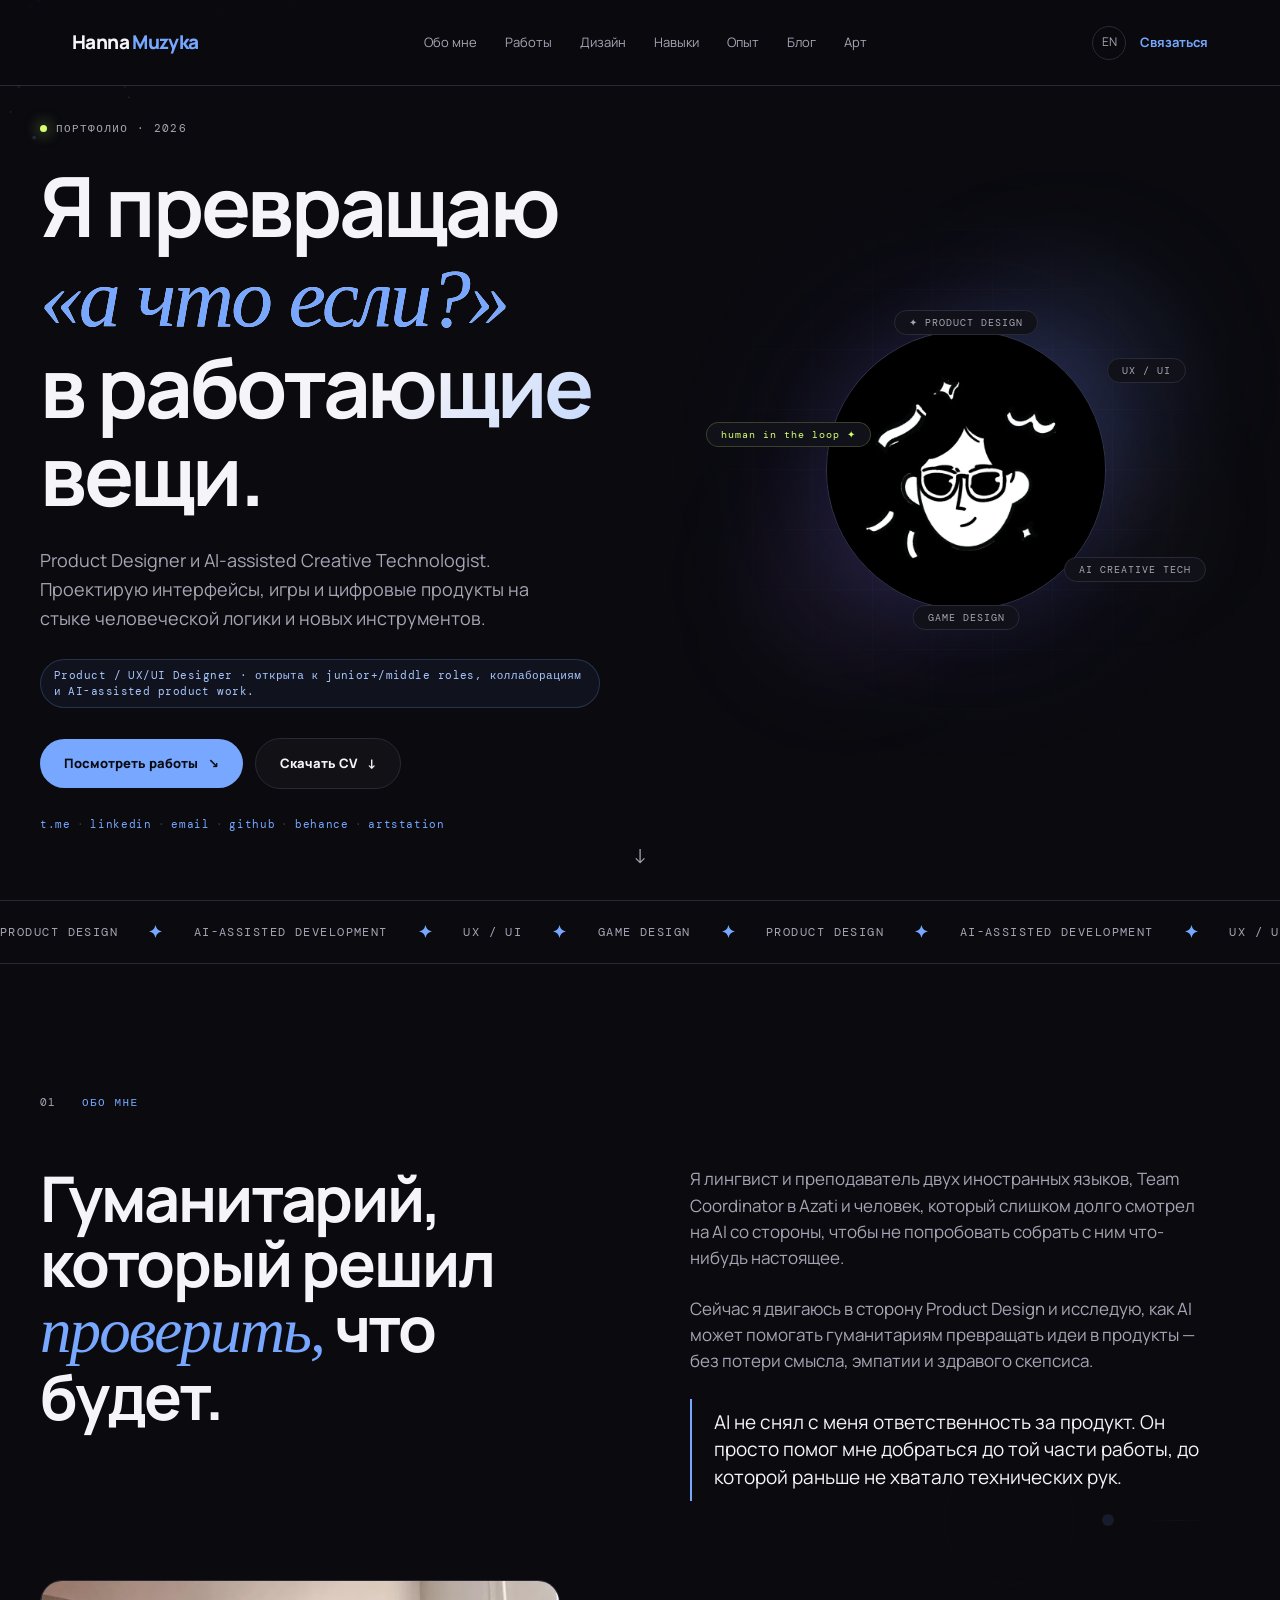
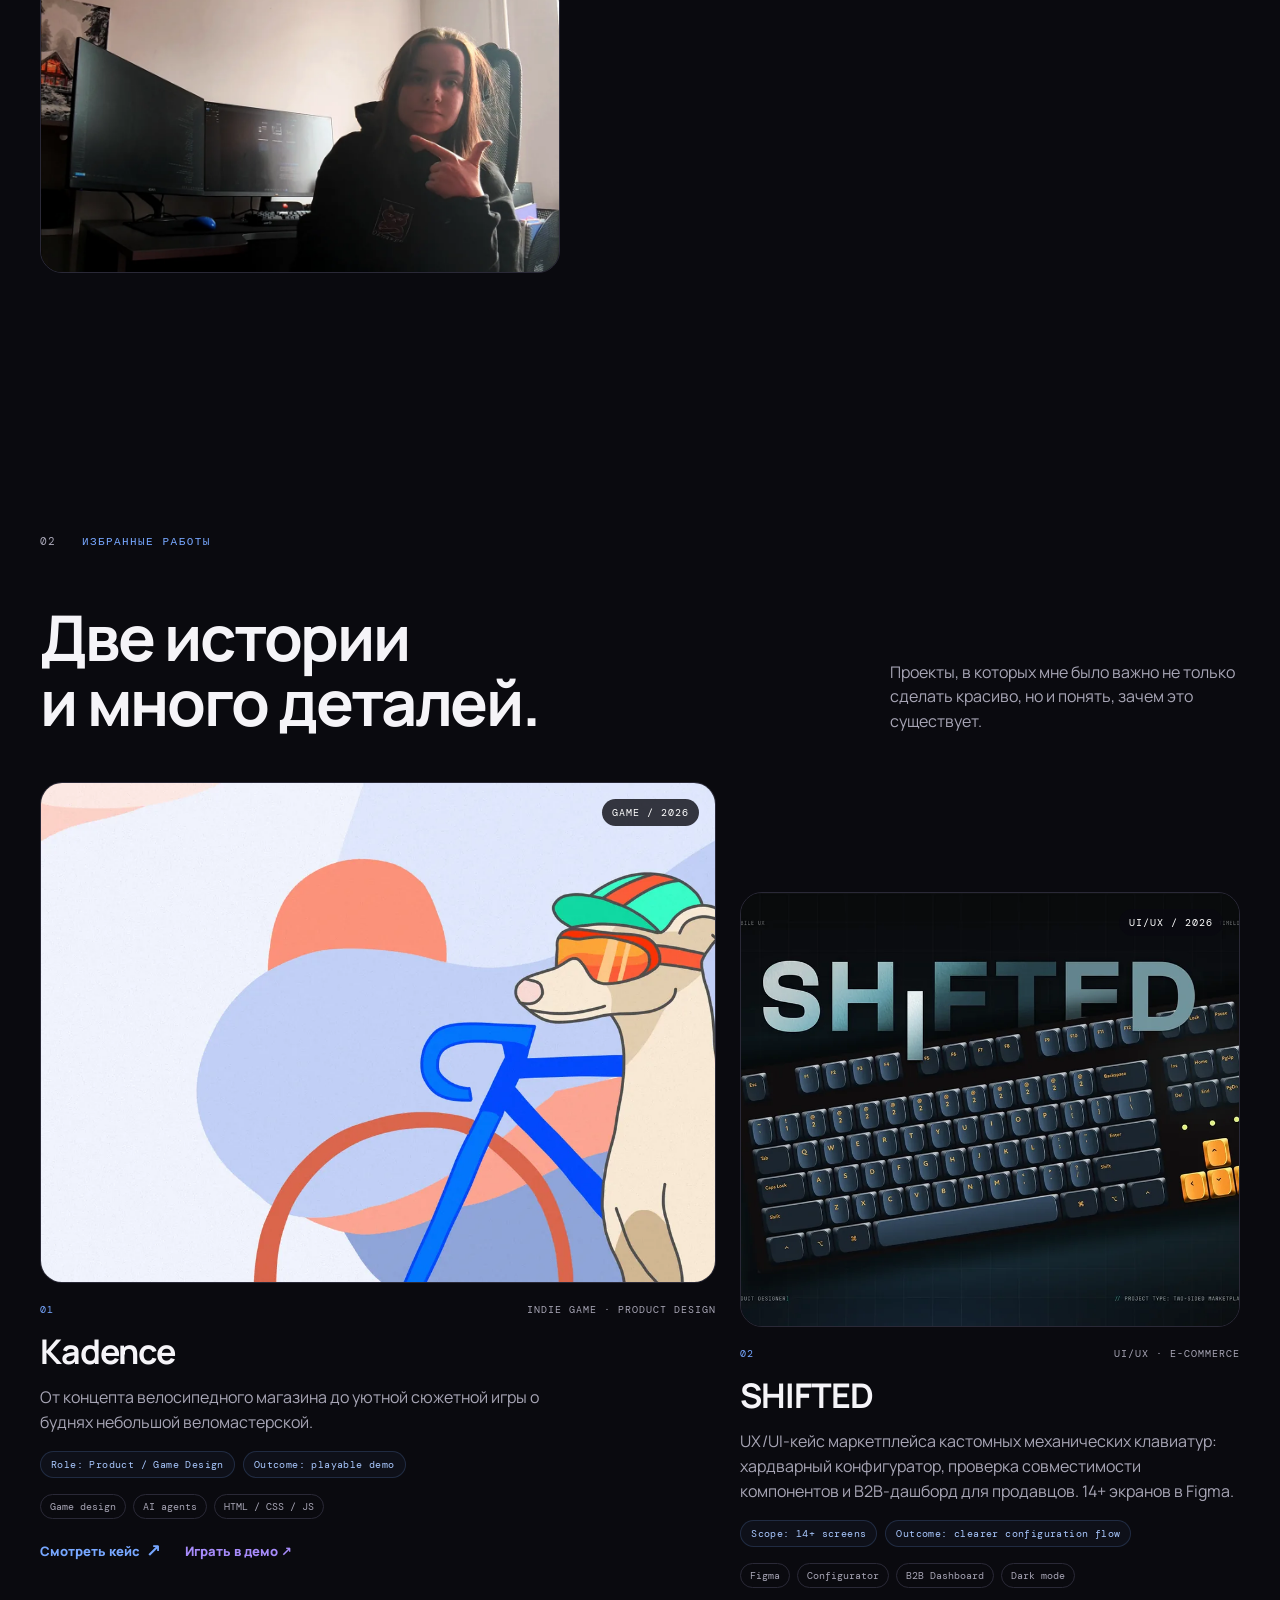
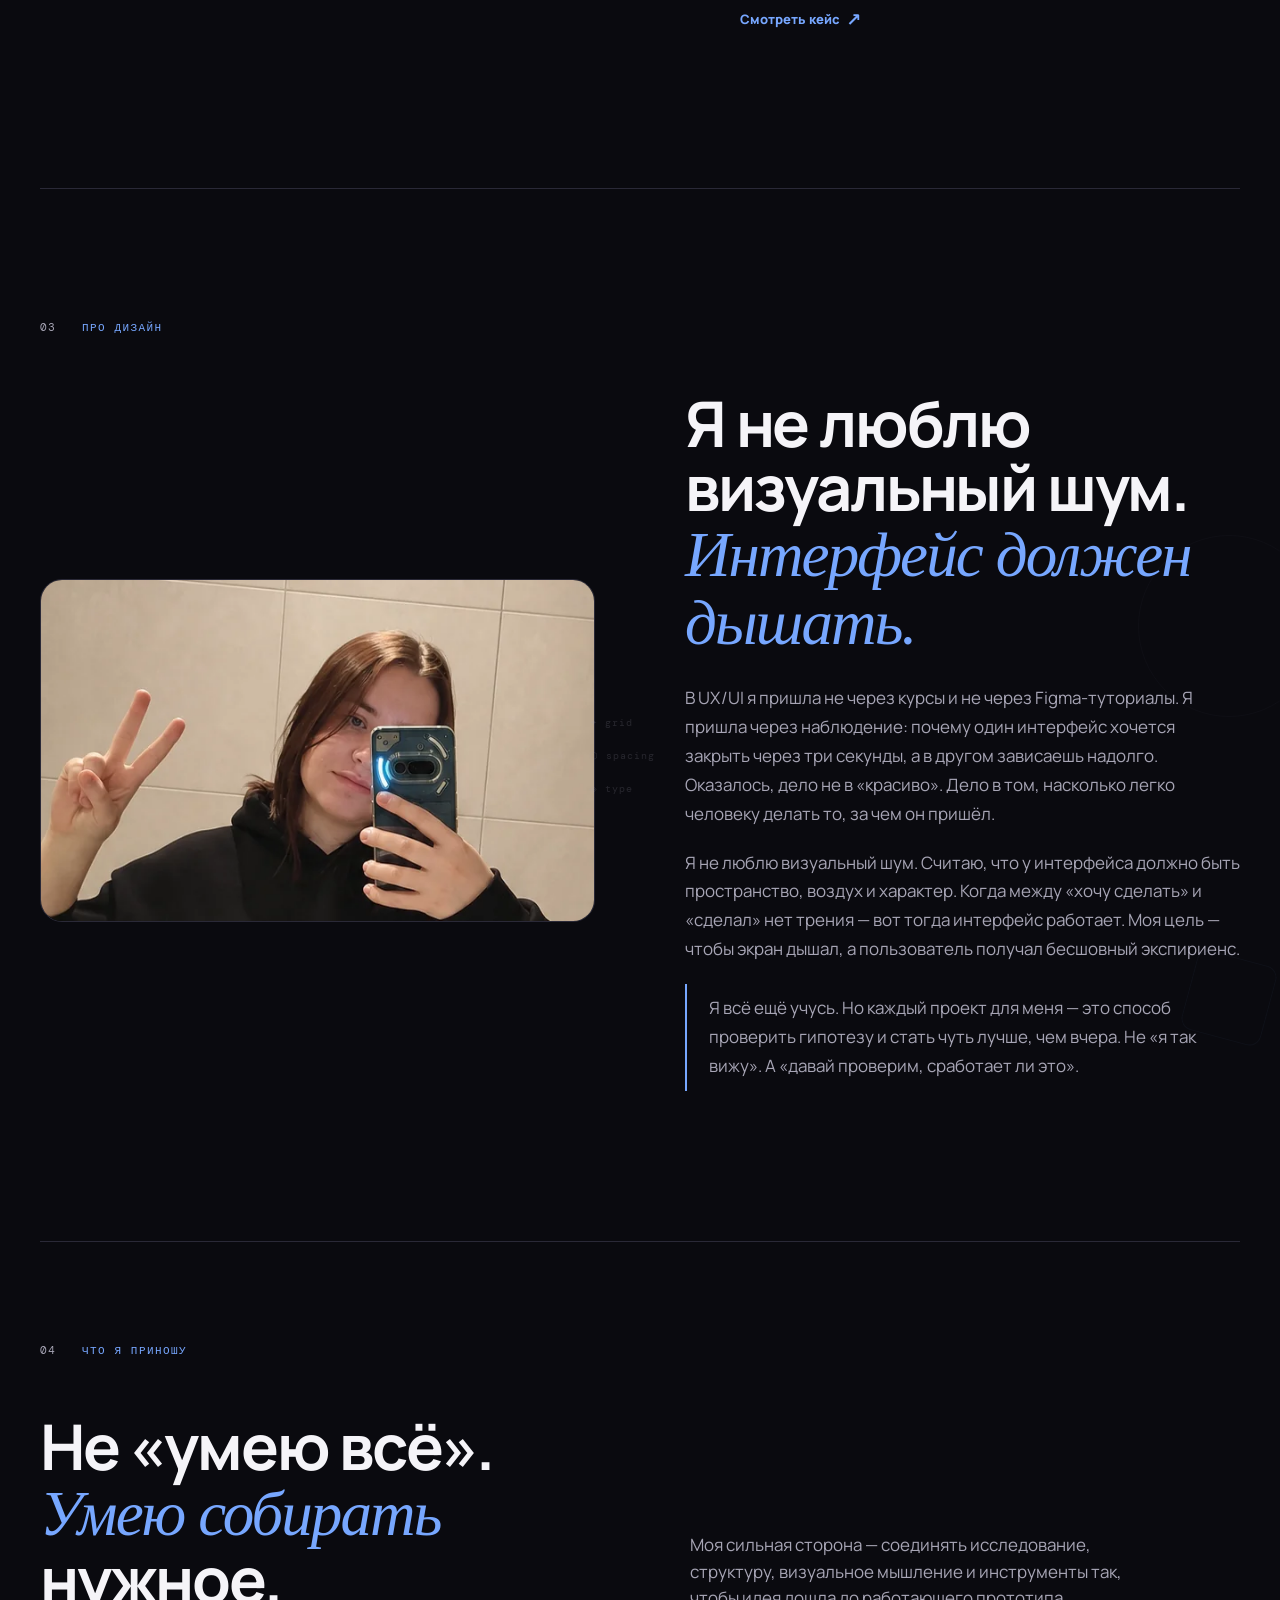
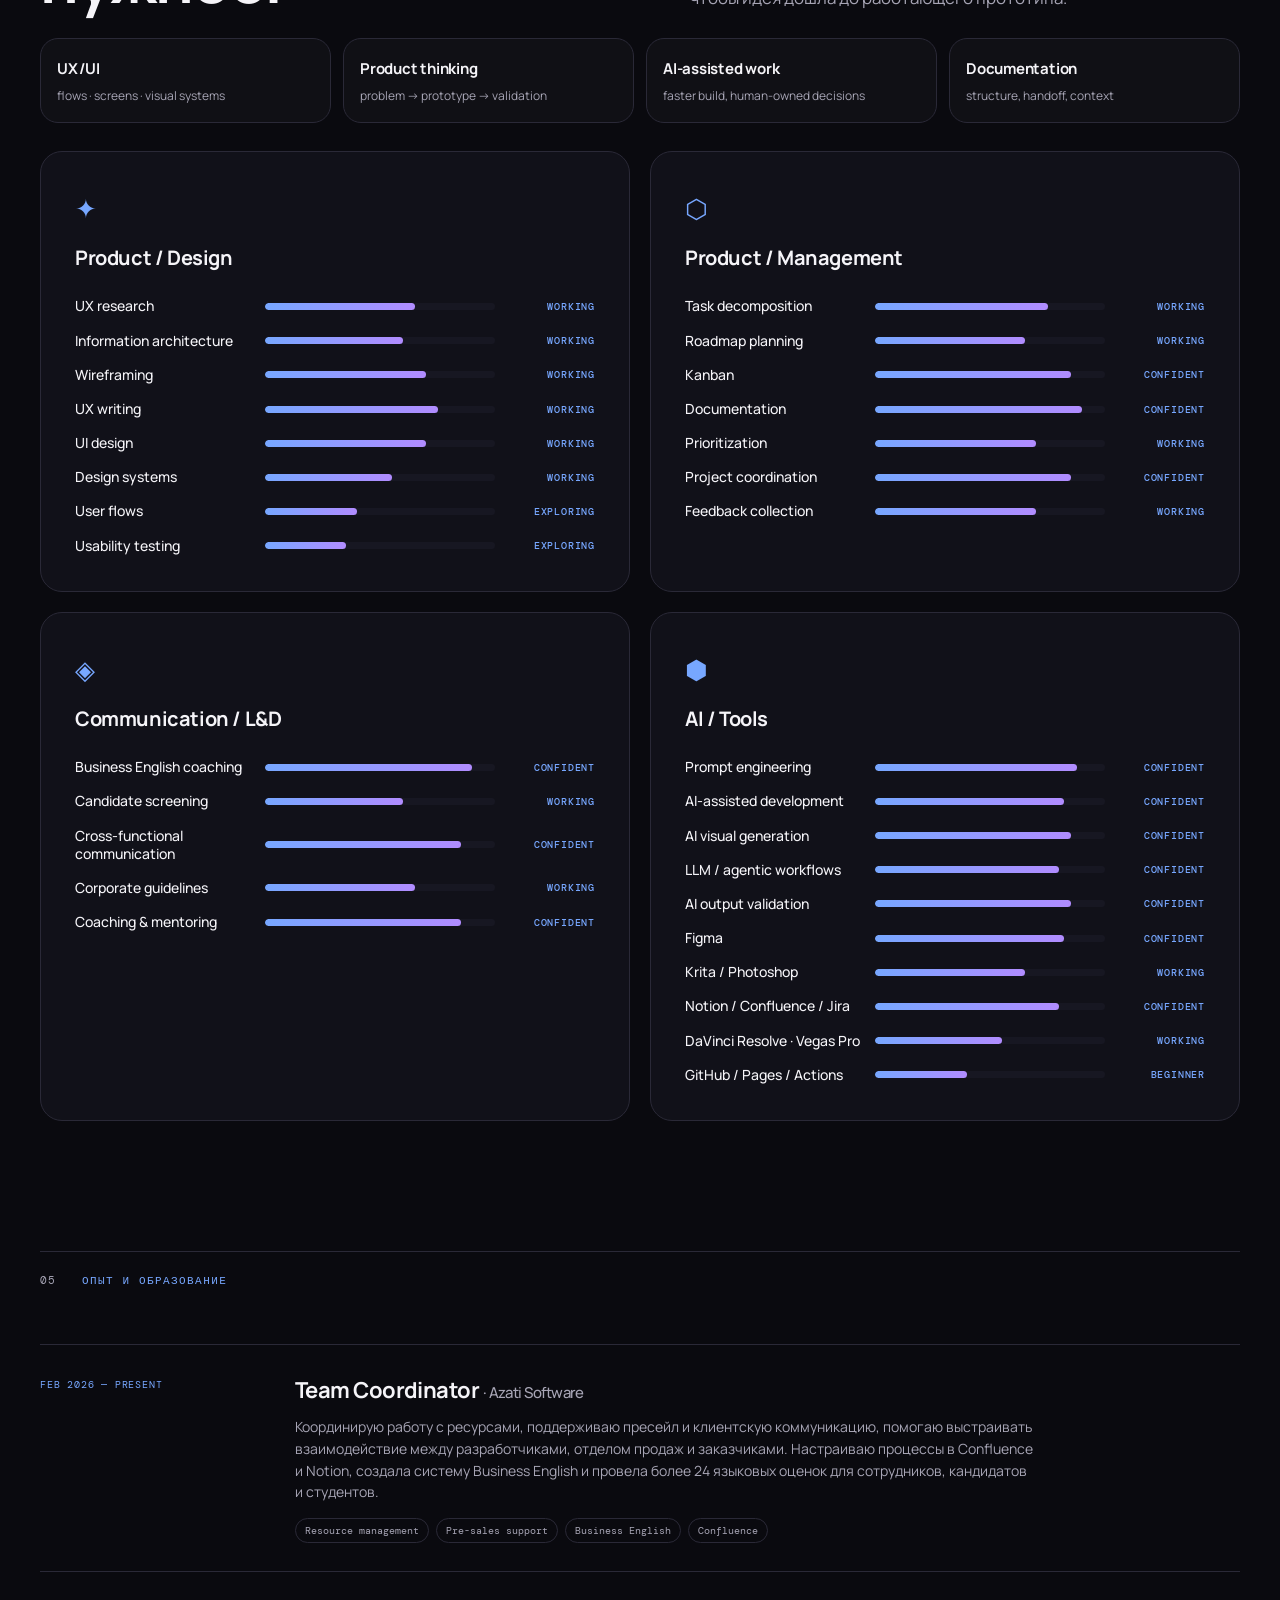
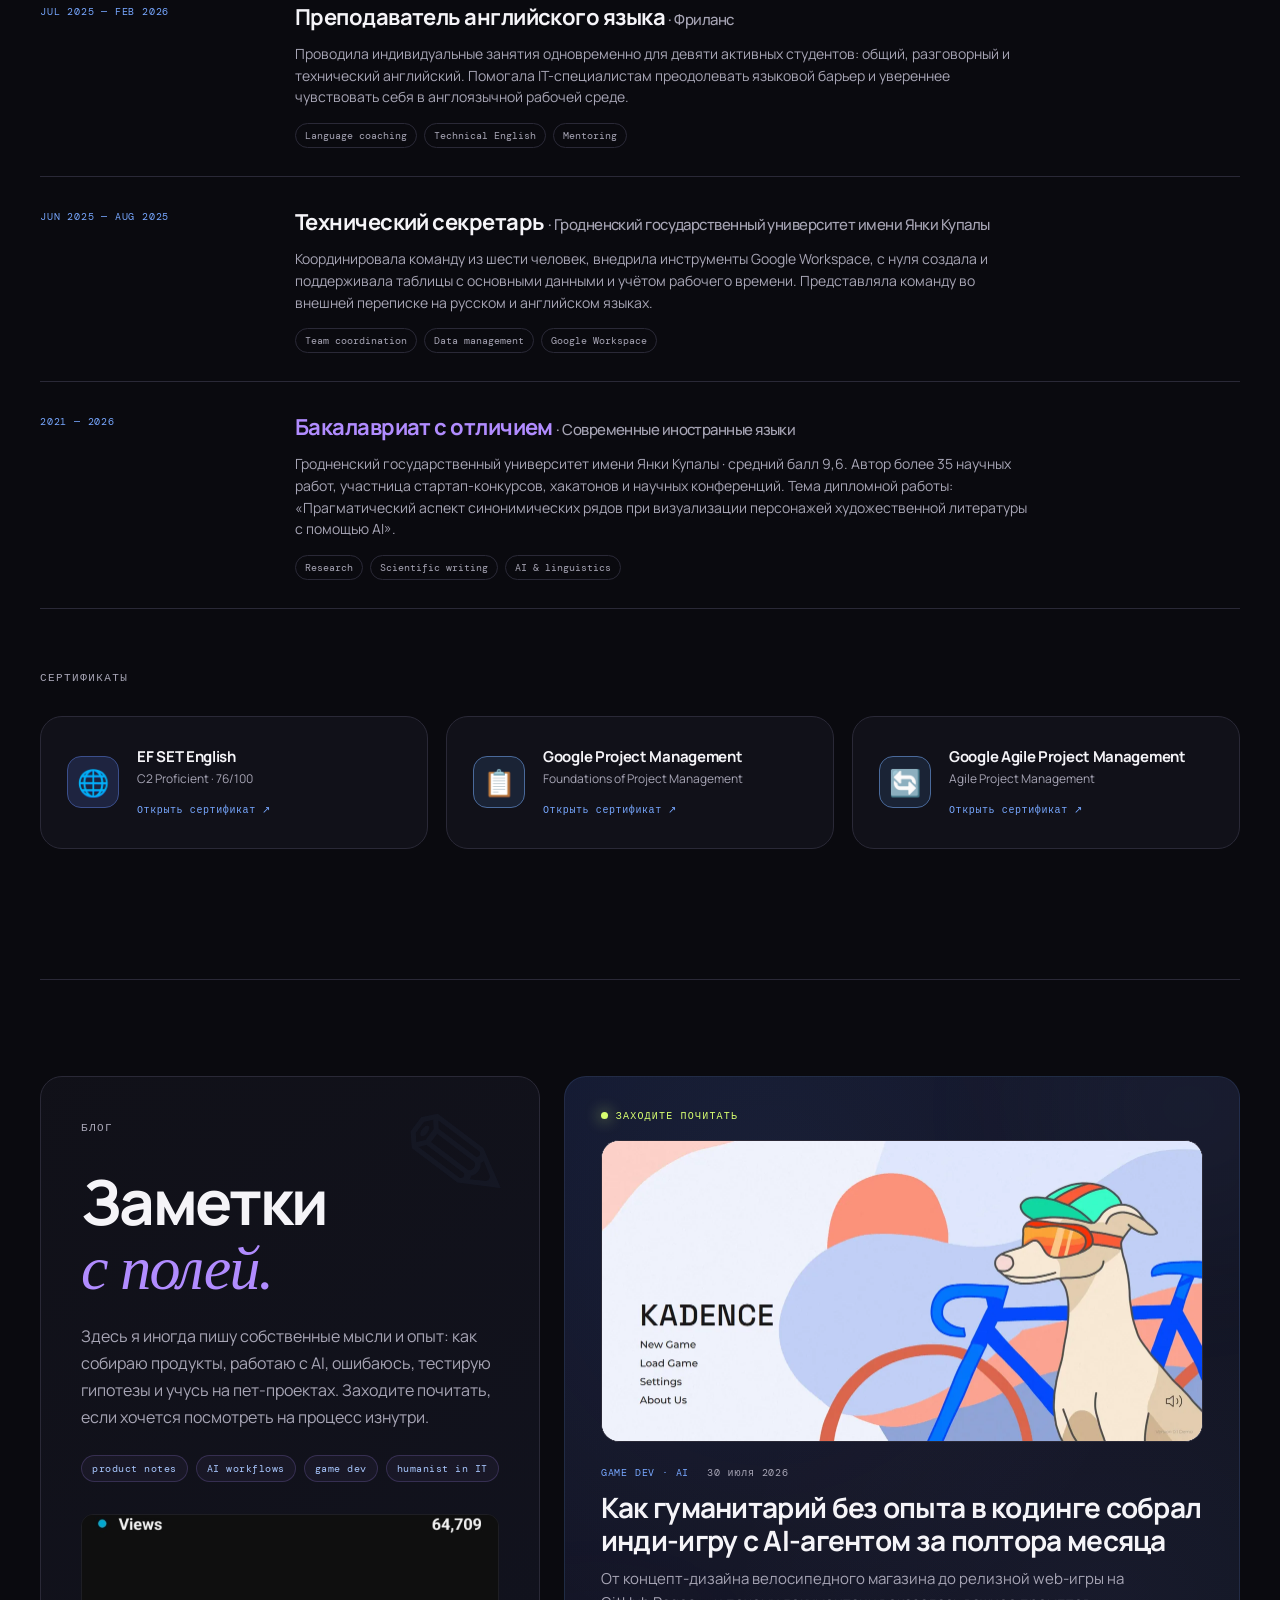
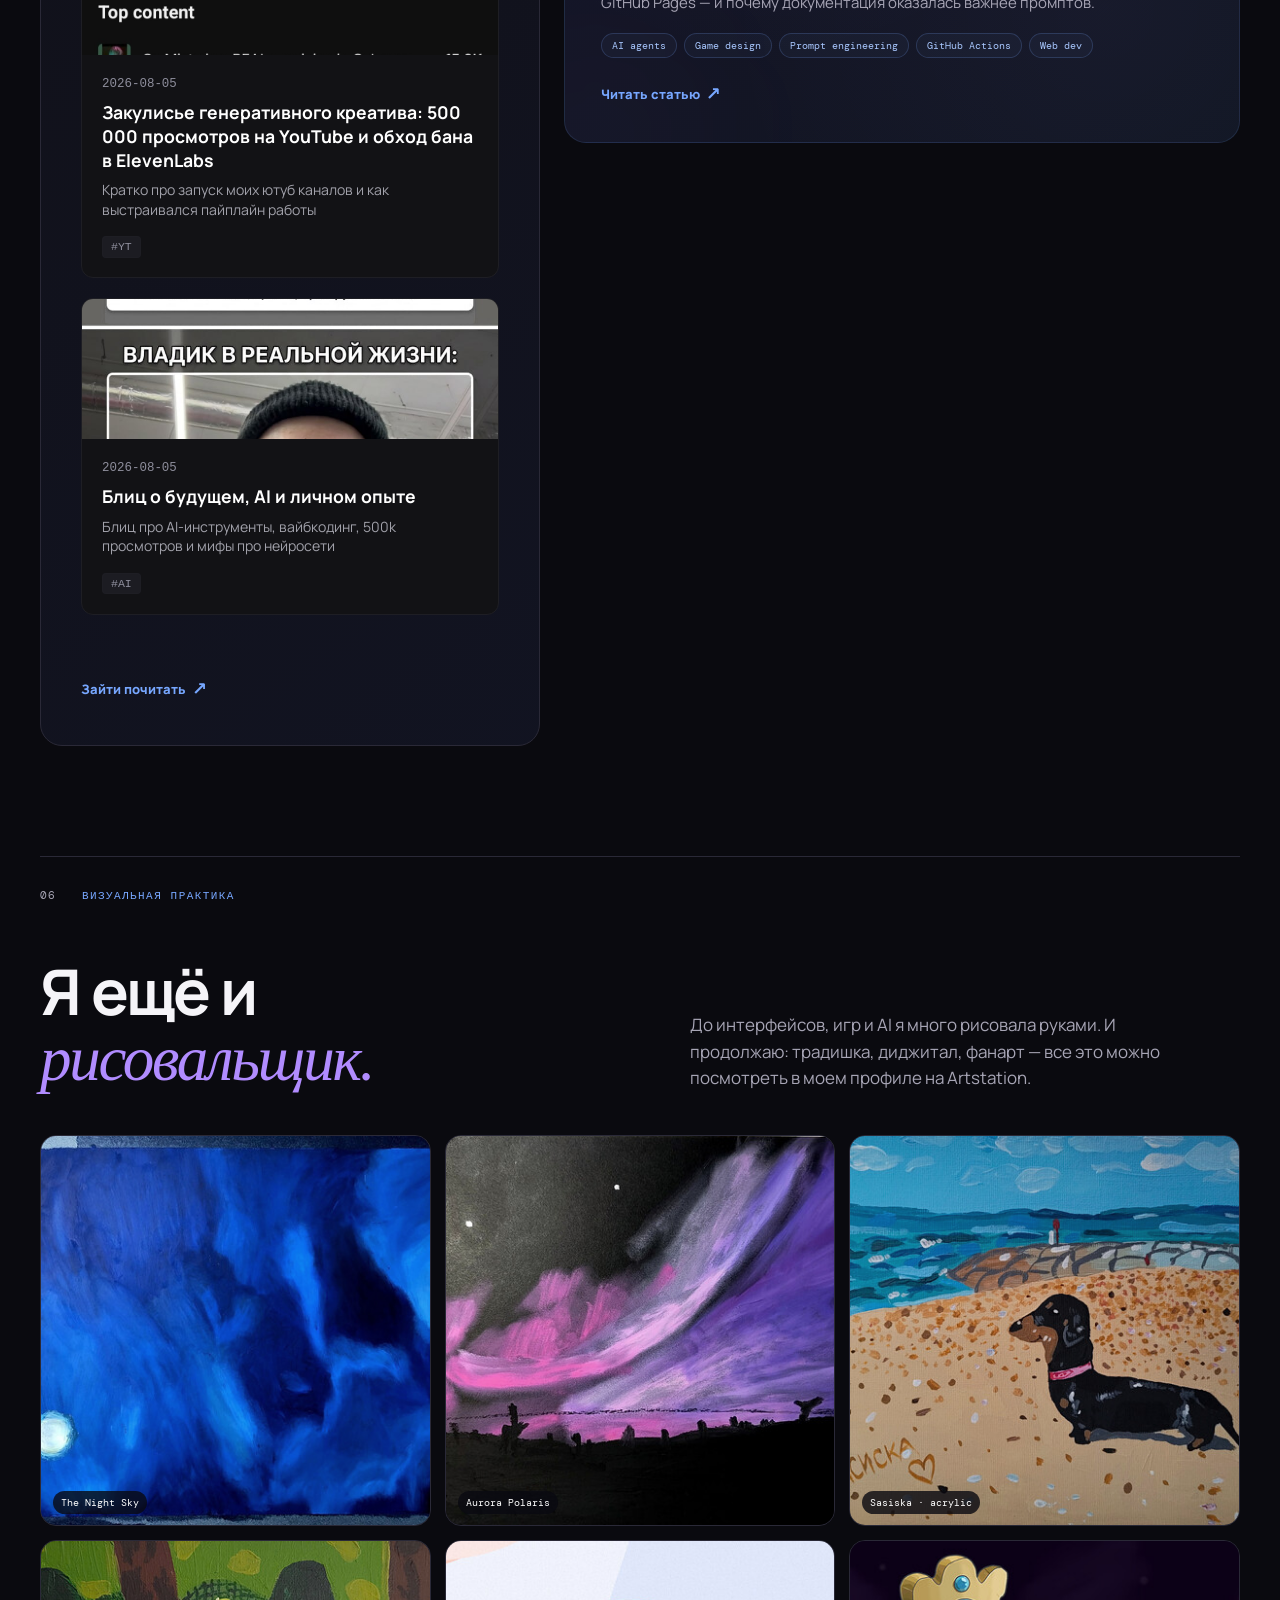
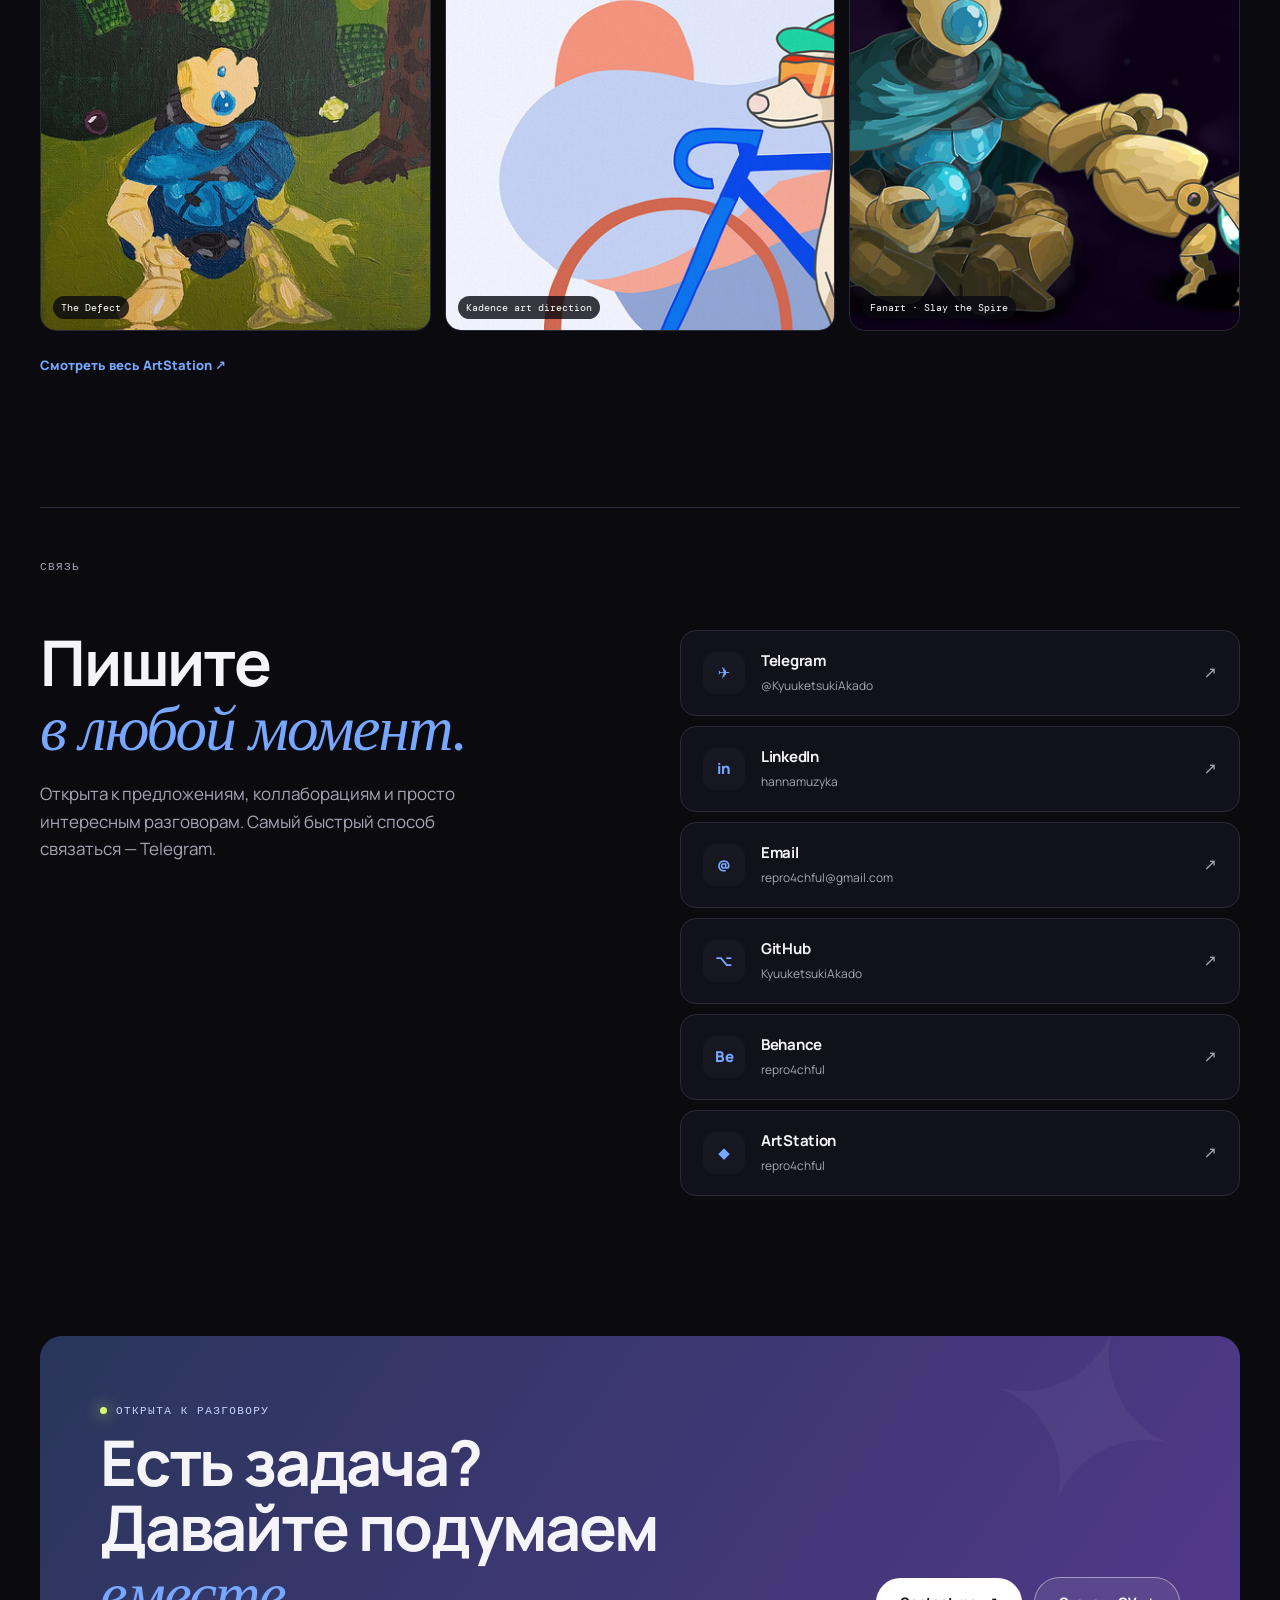
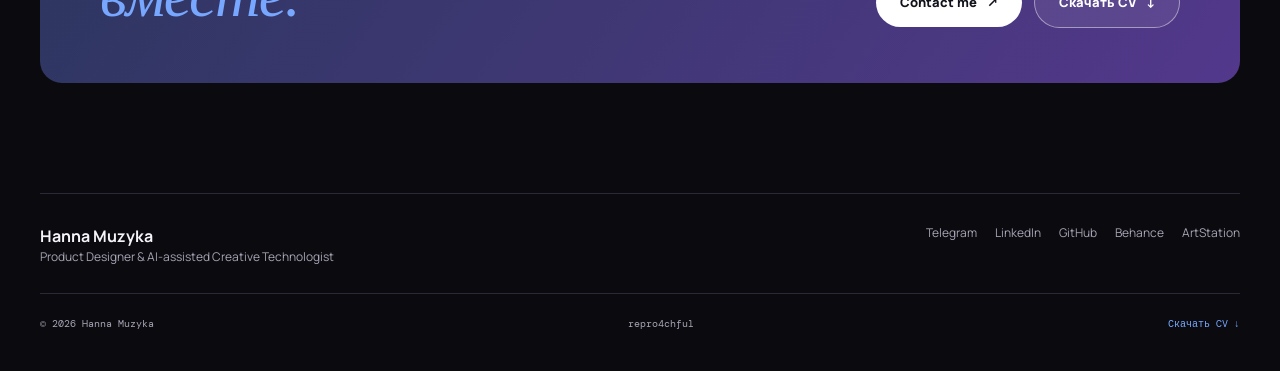
==== commit 0302cef4: "Auto-update blog from Notion" ====
--- a/index.html
+++ b/index.html
@@ -251,18 +251,6 @@
           <!-- BLOG_POSTS_START -->
 <div class="latest-posts-grid" style="display: grid; grid-template-columns: repeat(auto-fit, minmax(260px, 1fr)); gap: 1.25rem; margin: 2rem 0; text-align: left;">
   
-    <a href="blog/english-talk.html" class="latest-post-card" style="display: flex; flex-direction: column; background: #121215; border: 1px solid #1e1e24; border-radius: 12px; overflow: hidden; text-decoration: none; color: inherit; transition: border-color 0.2s, transform 0.2s;">
-      <div style="width: 100%; height: 140px; background: #18181c; overflow: hidden;"><img src="assets/images/blog/english-talk-img-1.png" alt="Подкаст с Gemini 3.1 Pro" style="width: 100%; height: 100%; object-fit: cover;" /></div>
-      <div style="padding: 1.25rem; flex: 1; display: flex; flex-direction: column; justify-content: space-between;">
-        <div>
-          <div style="font-family: monospace; font-size: 0.78rem; color: #8e8e9c; margin-bottom: 0.4rem;">2026-08-04</div>
-          <div style="font-weight: 700; font-size: 1.1rem; color: #fff; line-height: 1.35; margin-bottom: 0.5rem;">Подкаст с Gemini 3.1 Pro</div>
-          <div style="font-size: 0.88rem; color: #a1a1aa; line-height: 1.4; margin-bottom: 0.8rem;">Про мой опыт работы ментором/коучем, немного про английский и как с ним быть</div>
-        </div>
-        <div><span style="font-family: monospace; font-size: 0.72rem; background: #1c1c22; color: #8e8e9c; padding: 0.2rem 0.5rem; border-radius: 4px; border: 1px solid #1e1e24; margin-right: 0.3rem;">#ENG</span></div>
-      </div>
-    </a>
-  
     <a href="blog/creative-shorts-youtube.html" class="latest-post-card" style="display: flex; flex-direction: column; background: #121215; border: 1px solid #1e1e24; border-radius: 12px; overflow: hidden; text-decoration: none; color: inherit; transition: border-color 0.2s, transform 0.2s;">
       <div style="width: 100%; height: 140px; background: #18181c; overflow: hidden;"><img src="assets/images/blog/creative-shorts-youtube-img-1.png" alt="Закулисье генеративного креатива: 500 000 просмотров на YouTube и обход бана в ElevenLabs" style="width: 100%; height: 100%; object-fit: cover;" /></div>
       <div style="padding: 1.25rem; flex: 1; display: flex; flex-direction: column; justify-content: space-between;">
@@ -272,6 +260,18 @@
           <div style="font-size: 0.88rem; color: #a1a1aa; line-height: 1.4; margin-bottom: 0.8rem;">Кратко про запуск моих ютуб каналов и как выстраивался пайплайн работы</div>
         </div>
         <div><span style="font-family: monospace; font-size: 0.72rem; background: #1c1c22; color: #8e8e9c; padding: 0.2rem 0.5rem; border-radius: 4px; border: 1px solid #1e1e24; margin-right: 0.3rem;">#YT</span></div>
+      </div>
+    </a>
+  
+    <a href="blog/ai-future-blitz.html" class="latest-post-card" style="display: flex; flex-direction: column; background: #121215; border: 1px solid #1e1e24; border-radius: 12px; overflow: hidden; text-decoration: none; color: inherit; transition: border-color 0.2s, transform 0.2s;">
+      <div style="width: 100%; height: 140px; background: #18181c; overflow: hidden;"><img src="assets/images/blog/ai-future-blitz-img-1.png" alt="Блиц о будущем, AI и личном опыте" style="width: 100%; height: 100%; object-fit: cover;" /></div>
+      <div style="padding: 1.25rem; flex: 1; display: flex; flex-direction: column; justify-content: space-between;">
+        <div>
+          <div style="font-family: monospace; font-size: 0.78rem; color: #8e8e9c; margin-bottom: 0.4rem;">2026-08-05</div>
+          <div style="font-weight: 700; font-size: 1.1rem; color: #fff; line-height: 1.35; margin-bottom: 0.5rem;">Блиц о будущем, AI и личном опыте</div>
+          <div style="font-size: 0.88rem; color: #a1a1aa; line-height: 1.4; margin-bottom: 0.8rem;">Блиц про AI-инструменты, вайбкодинг, 500k просмотров и мифы про нейросети</div>
+        </div>
+        <div><span style="font-family: monospace; font-size: 0.72rem; background: #1c1c22; color: #8e8e9c; padding: 0.2rem 0.5rem; border-radius: 4px; border: 1px solid #1e1e24; margin-right: 0.3rem;">#AI</span></div>
       </div>
     </a>
   
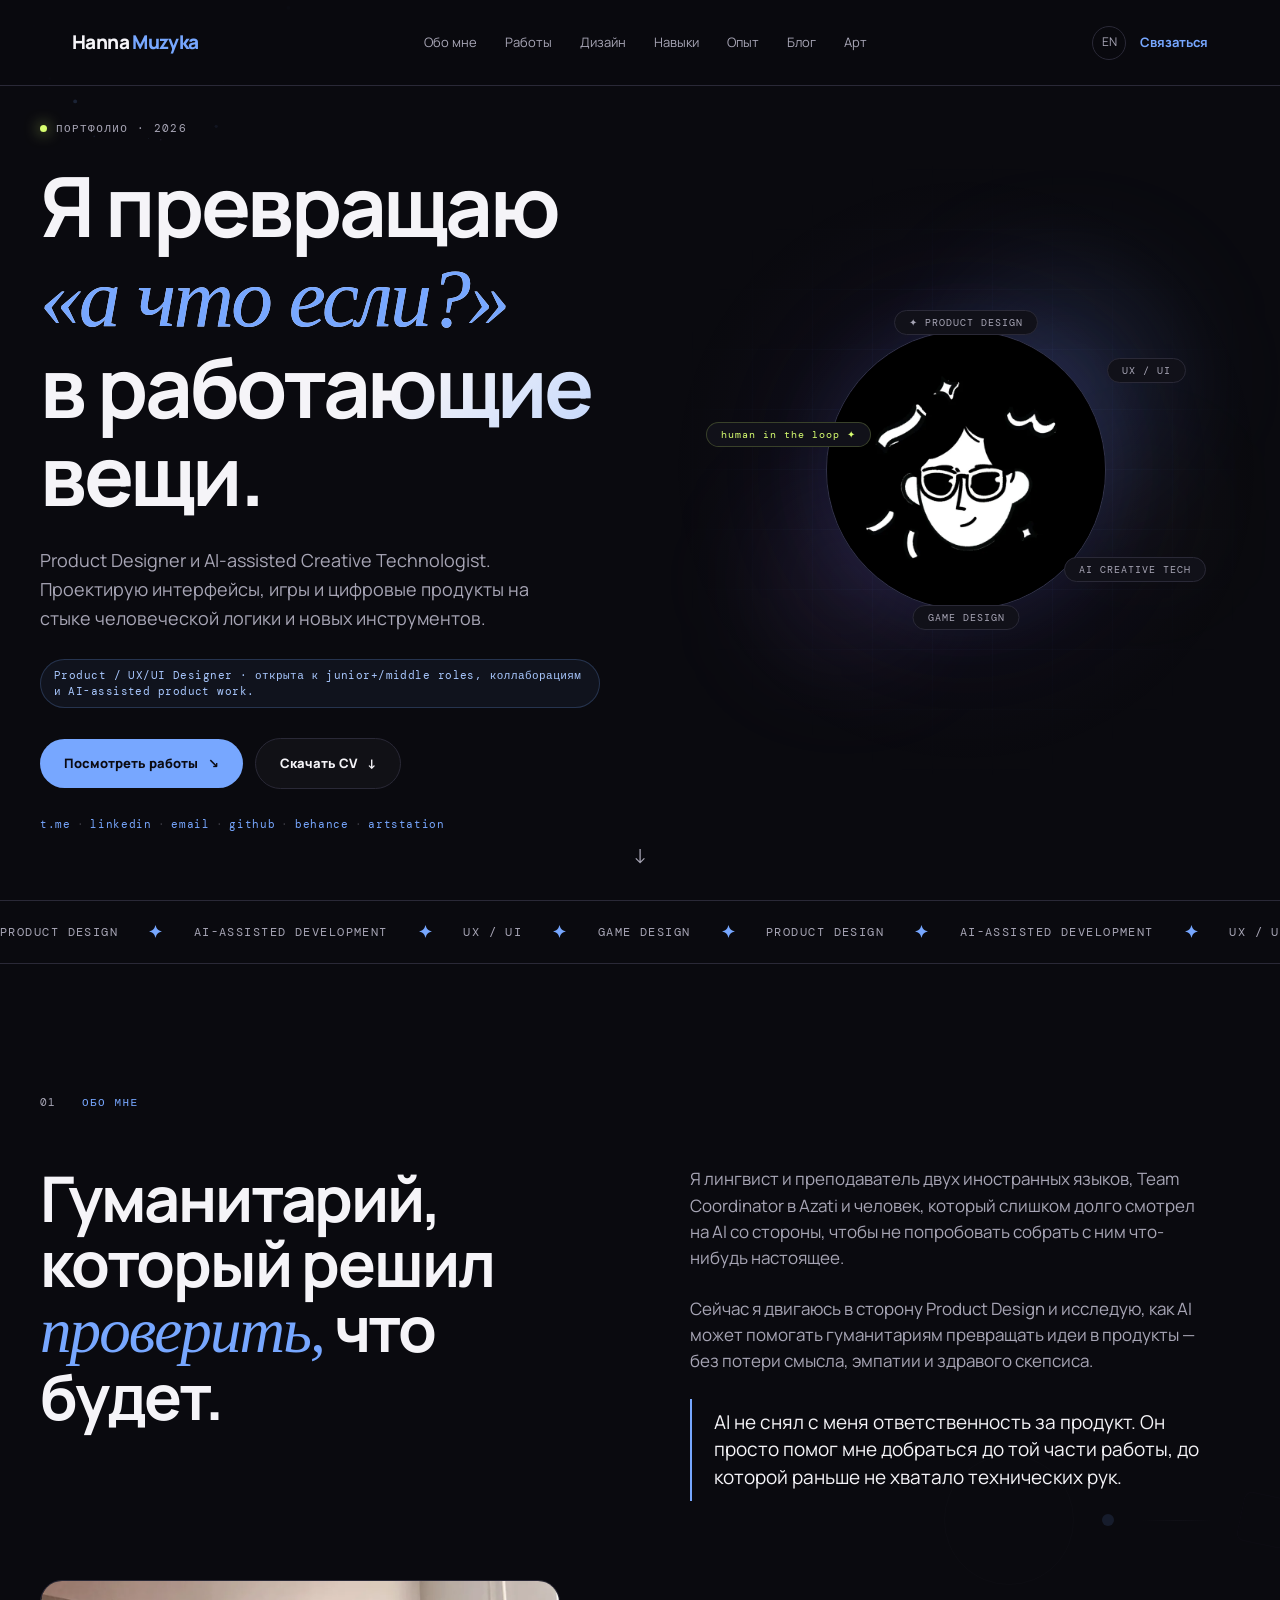
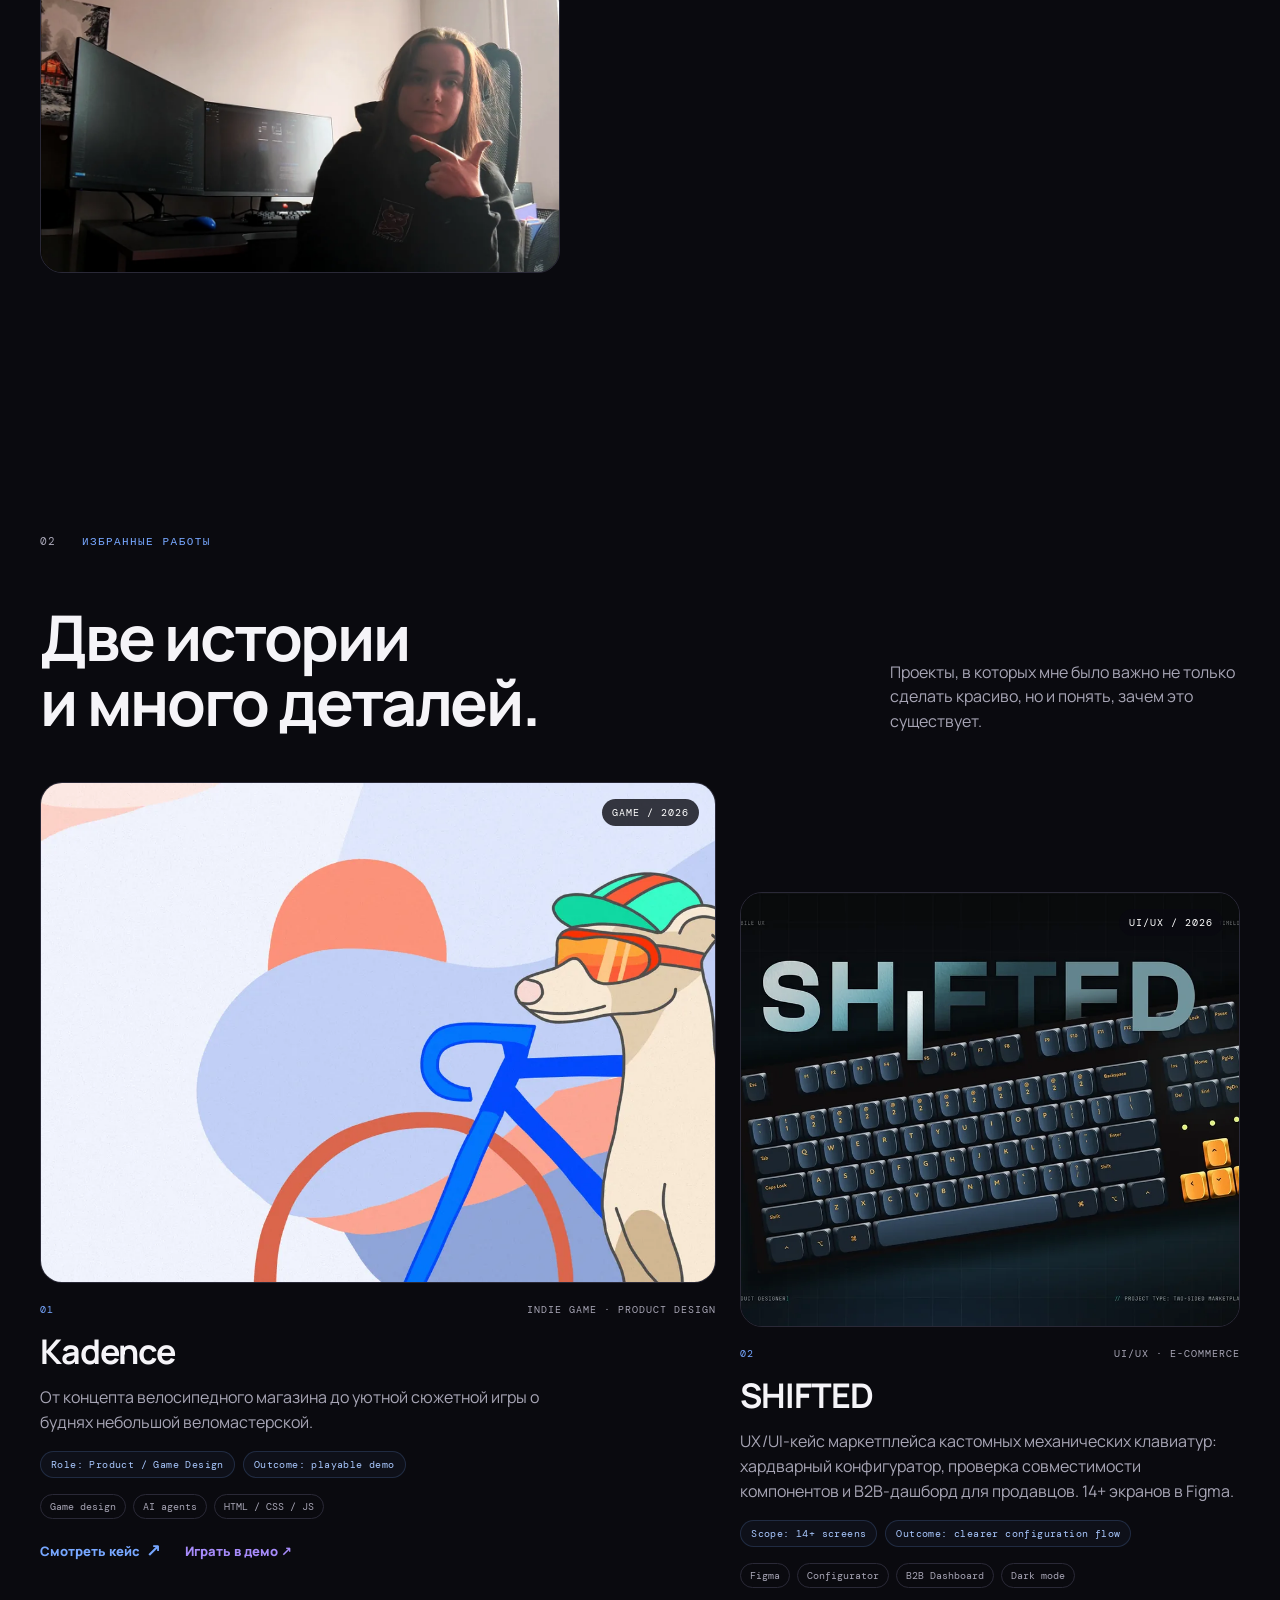
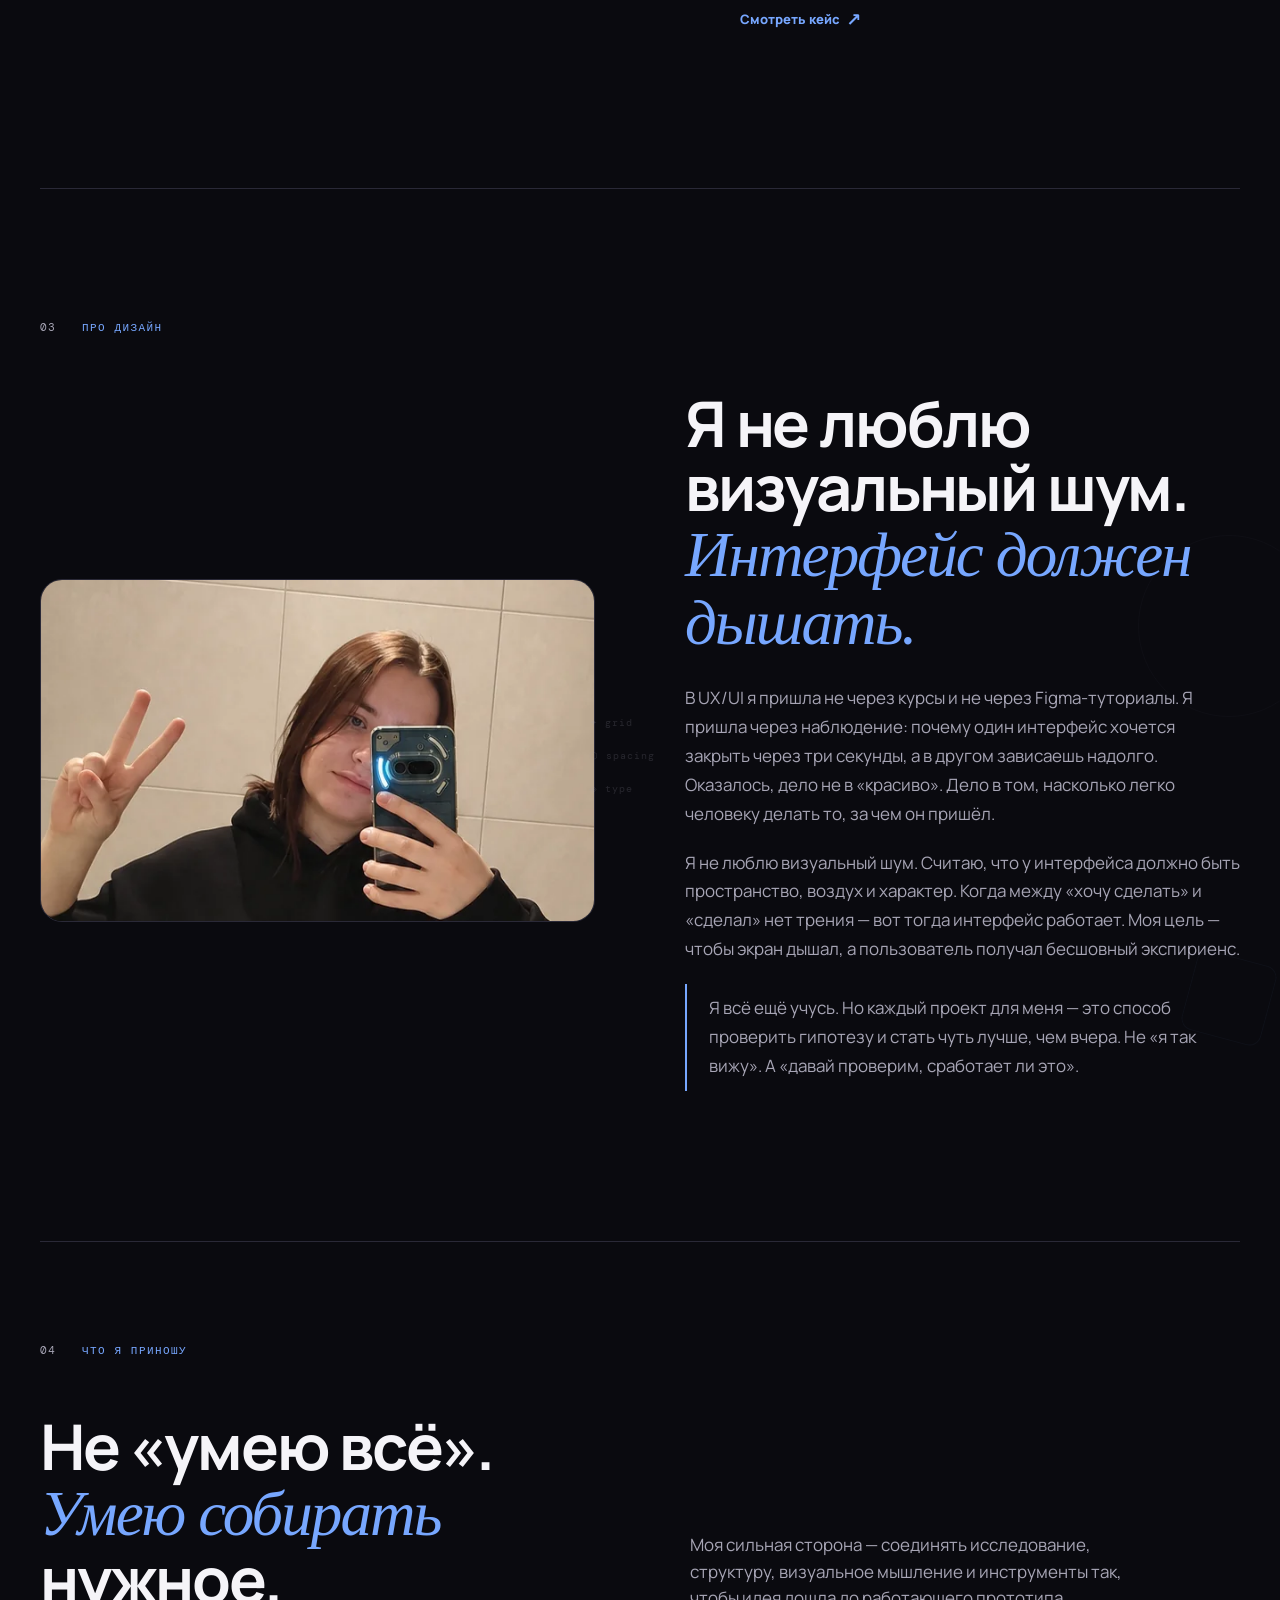
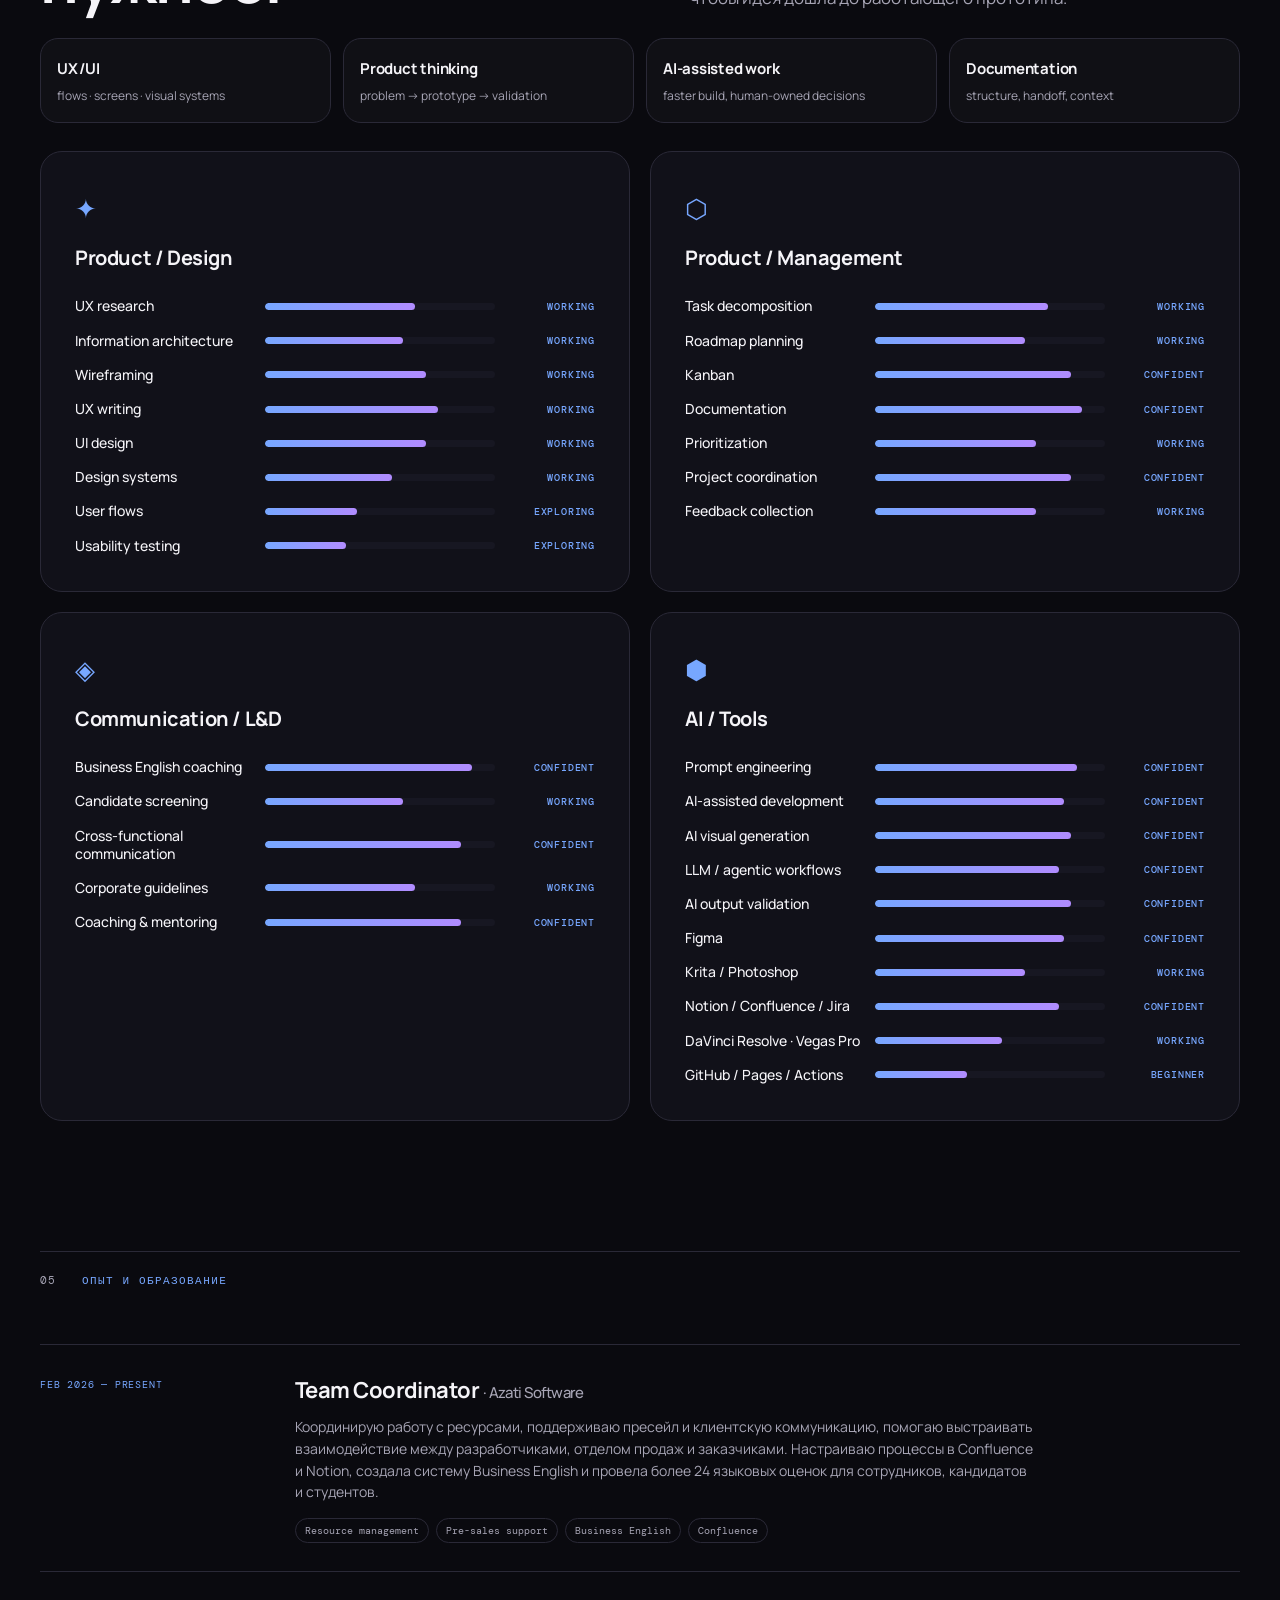
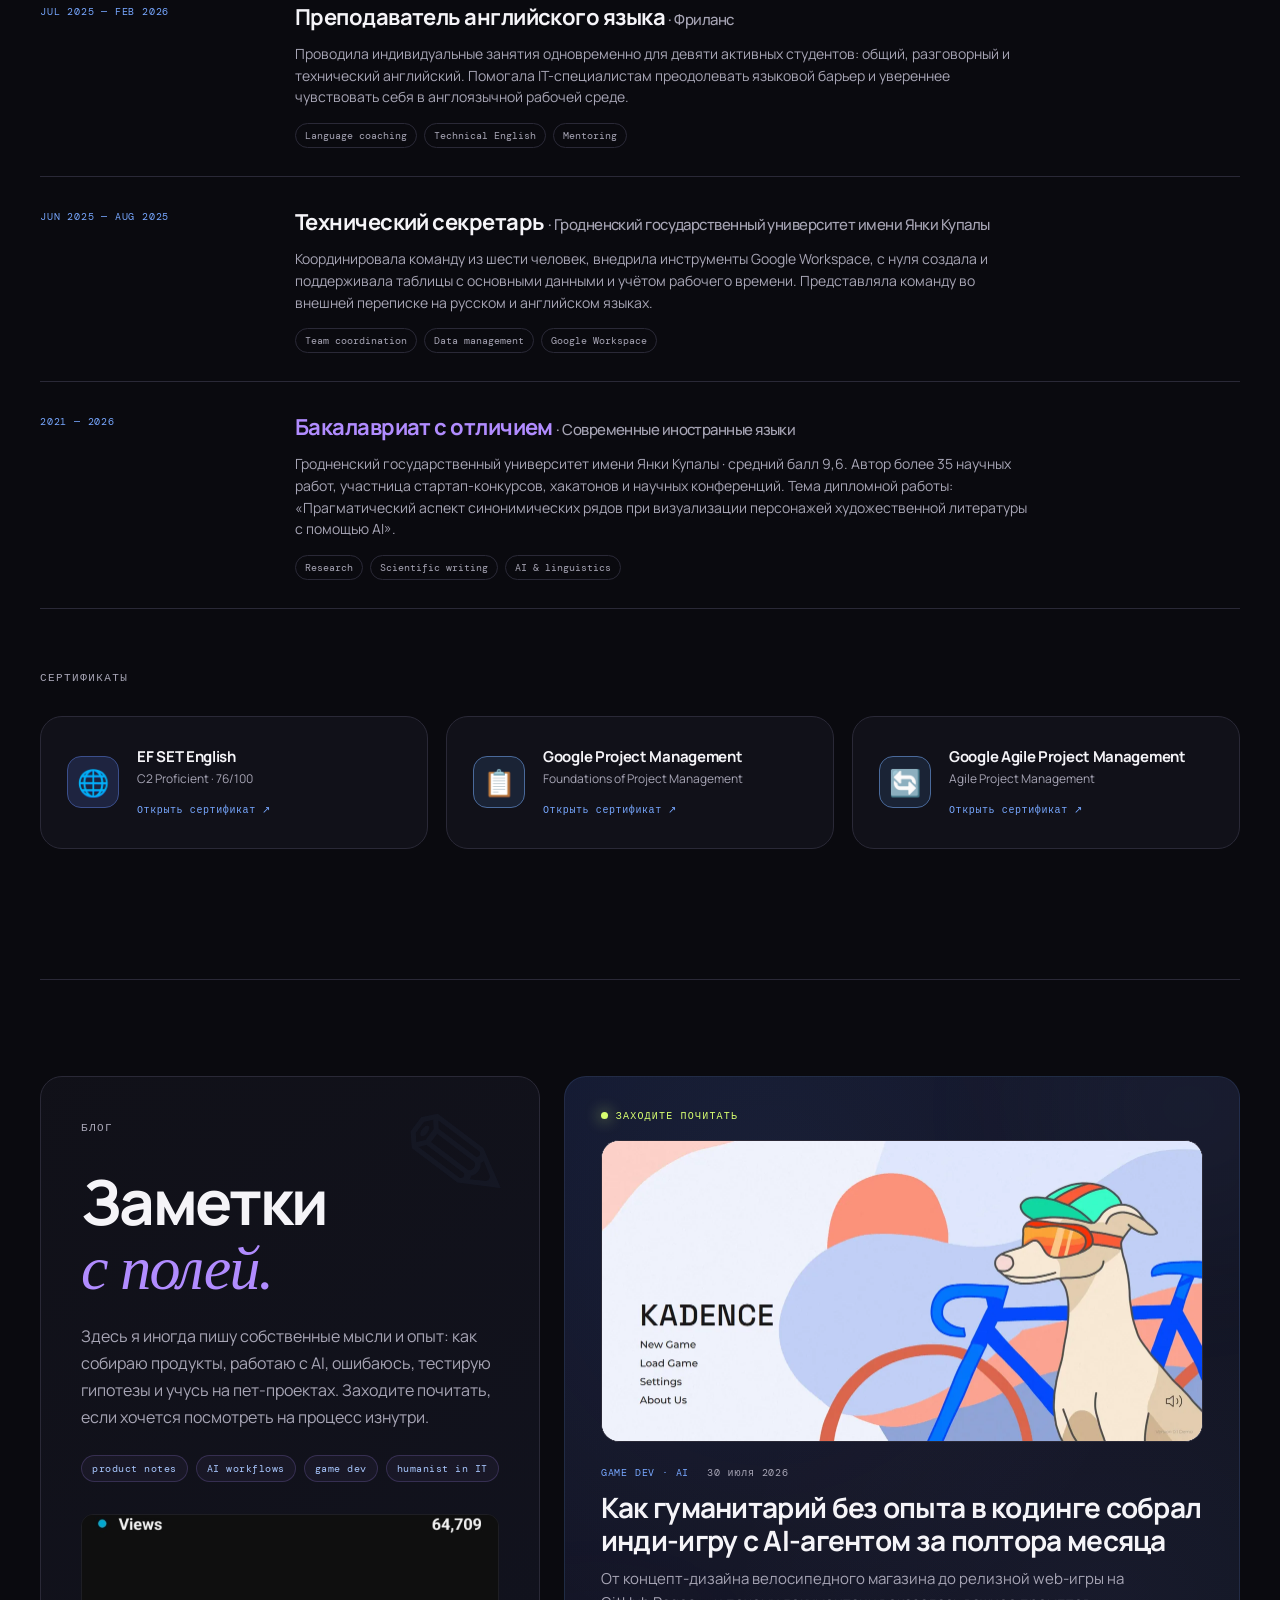
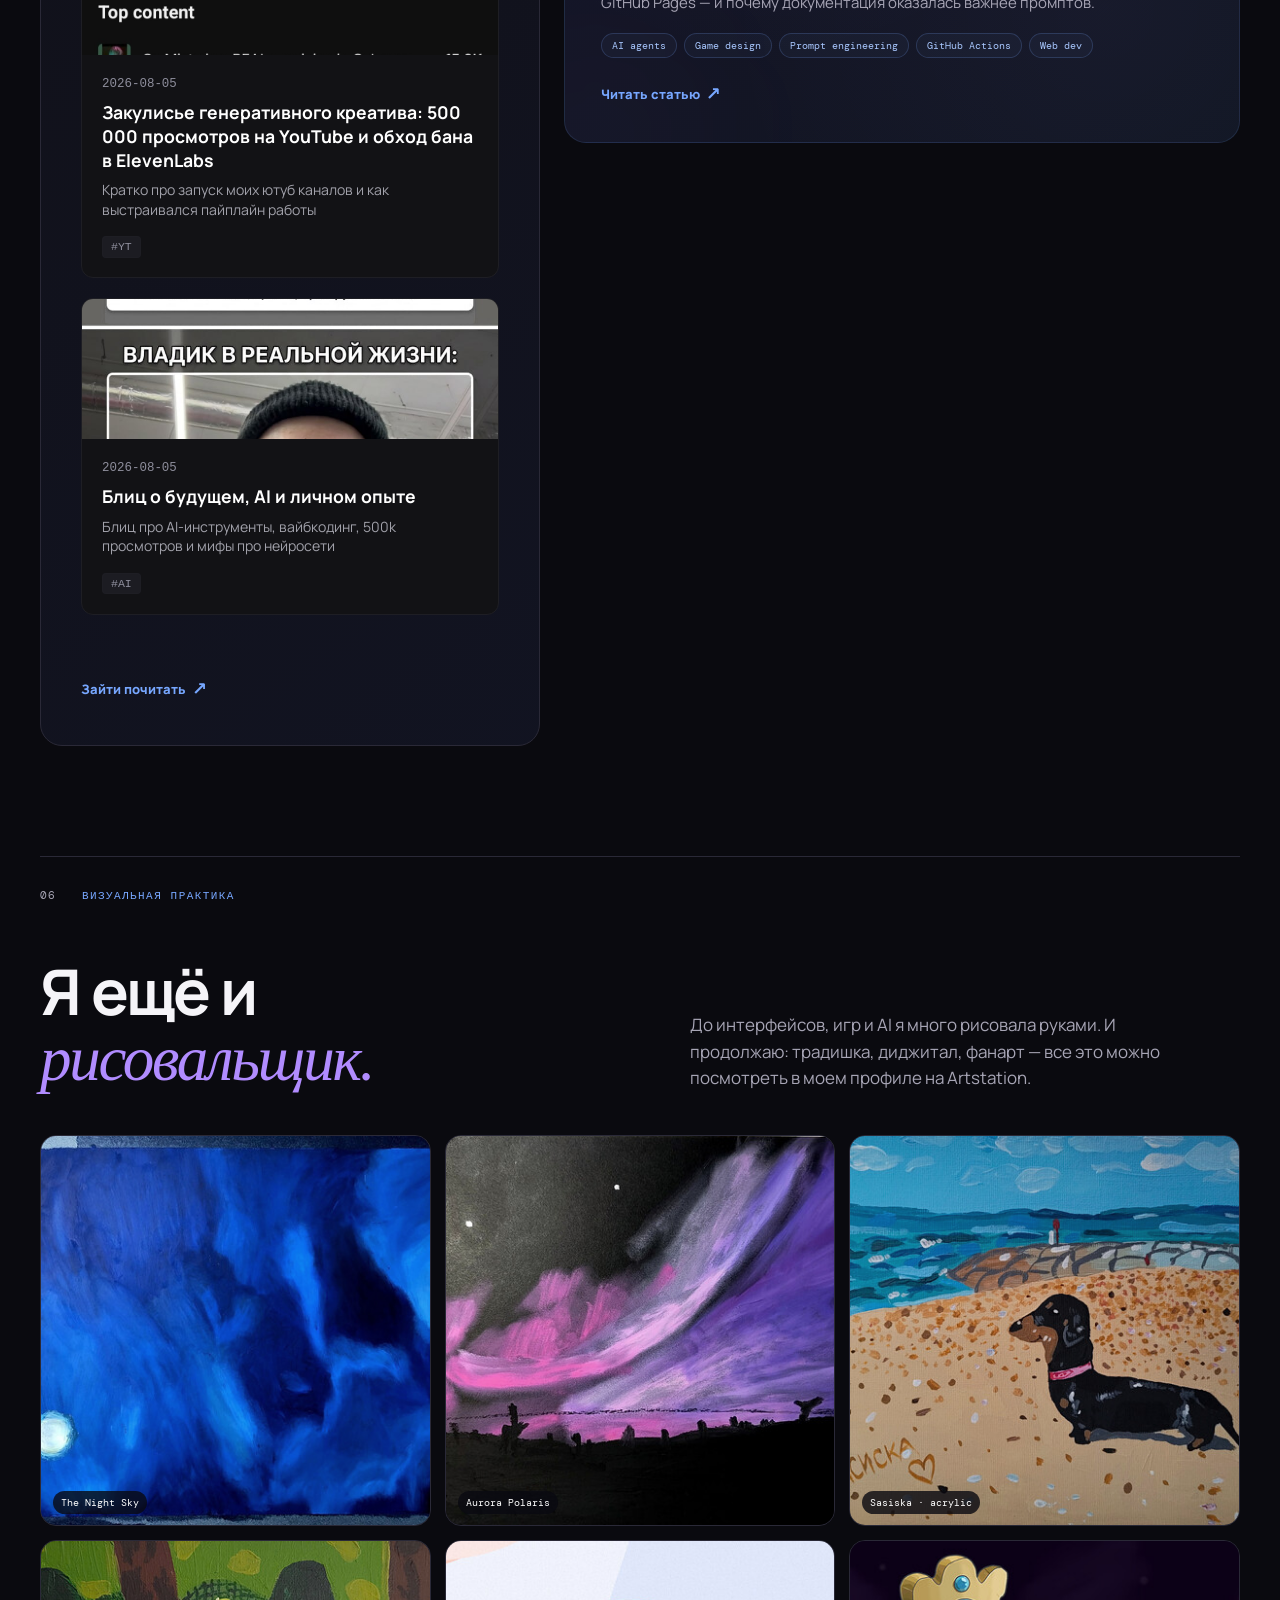
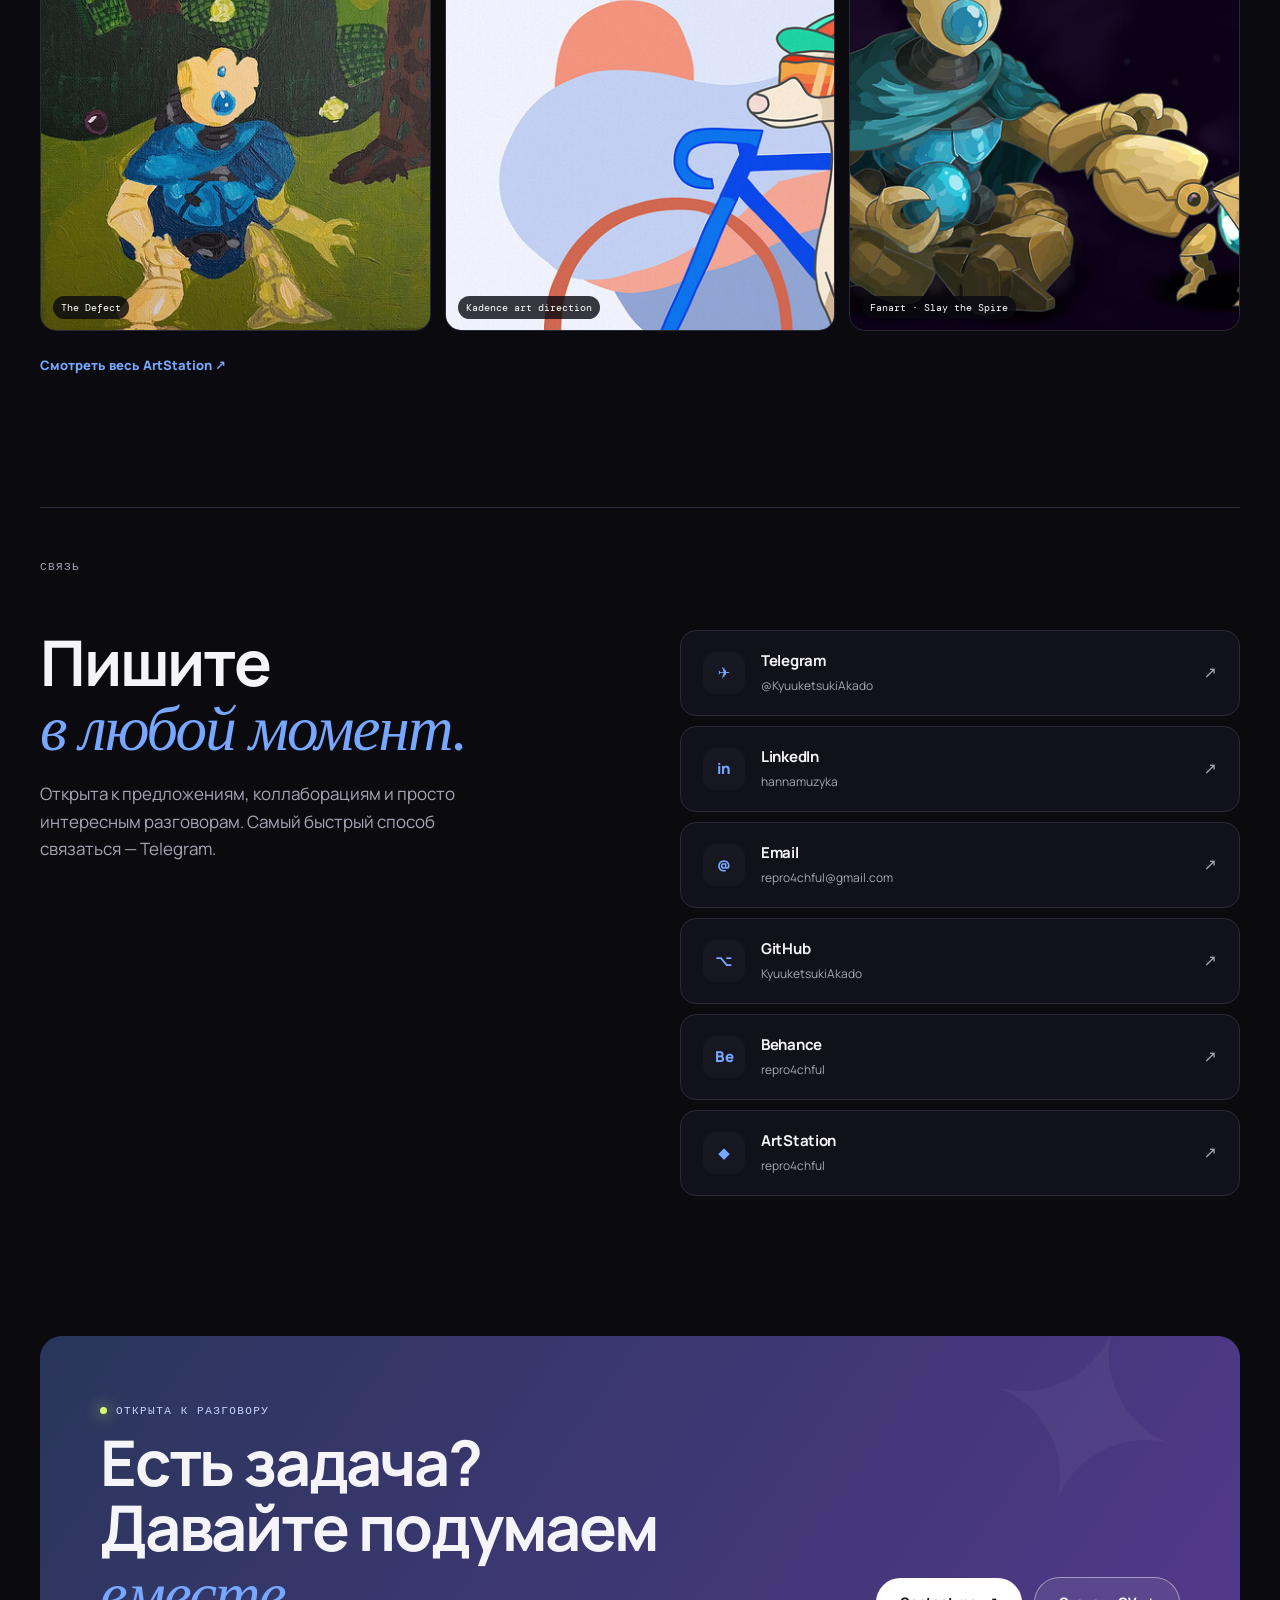
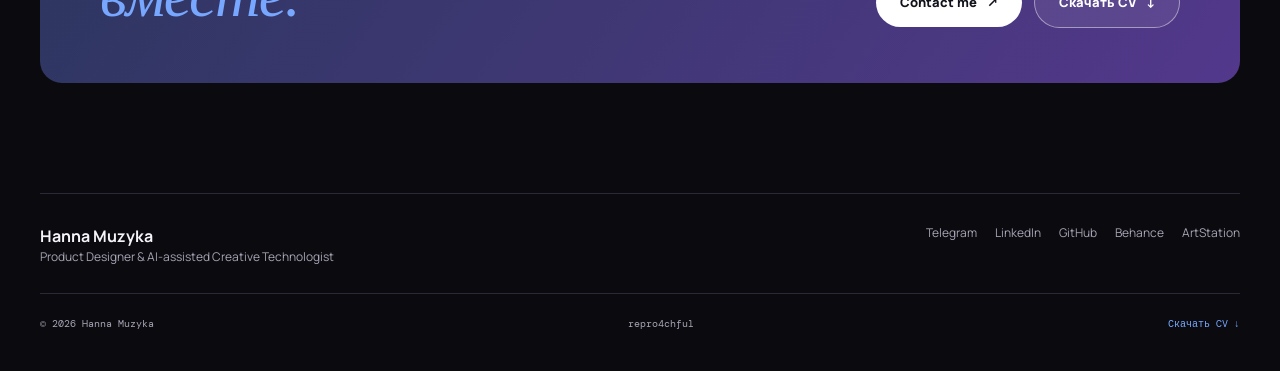
==== commit 61fc6184: "Auto-update blog from Notion" ====
--- a/index.html
+++ b/index.html
@@ -252,7 +252,7 @@
 <div class="latest-posts-grid" style="display: grid; grid-template-columns: repeat(auto-fit, minmax(260px, 1fr)); gap: 1.25rem; margin: 2rem 0; text-align: left;">
   
     <a href="blog/creative-shorts-youtube.html" class="latest-post-card" style="display: flex; flex-direction: column; background: #121215; border: 1px solid #1e1e24; border-radius: 12px; overflow: hidden; text-decoration: none; color: inherit; transition: border-color 0.2s, transform 0.2s;">
-      <div style="width: 100%; height: 140px; background: #18181c; overflow: hidden;"><img src="assets/images/blog/creative-shorts-youtube-img-1.png" alt="Закулисье генеративного креатива: 500 000 просмотров на YouTube и обход бана в ElevenLabs" style="width: 100%; height: 100%; object-fit: cover;" /></div>
+      <div style="width: 100%; height: 140px; background: #18181c; overflow: hidden;"><img src="assets/images/blog/creative-shorts-youtube-img-0a96d417.png" alt="Закулисье генеративного креатива: 500 000 просмотров на YouTube и обход бана в ElevenLabs" style="width: 100%; height: 100%; object-fit: cover;" /></div>
       <div style="padding: 1.25rem; flex: 1; display: flex; flex-direction: column; justify-content: space-between;">
         <div>
           <div style="font-family: monospace; font-size: 0.78rem; color: #8e8e9c; margin-bottom: 0.4rem;">2026-08-05</div>
@@ -264,7 +264,7 @@
     </a>
   
     <a href="blog/ai-future-blitz.html" class="latest-post-card" style="display: flex; flex-direction: column; background: #121215; border: 1px solid #1e1e24; border-radius: 12px; overflow: hidden; text-decoration: none; color: inherit; transition: border-color 0.2s, transform 0.2s;">
-      <div style="width: 100%; height: 140px; background: #18181c; overflow: hidden;"><img src="assets/images/blog/ai-future-blitz-img-1.png" alt="Блиц о будущем, AI и личном опыте" style="width: 100%; height: 100%; object-fit: cover;" /></div>
+      <div style="width: 100%; height: 140px; background: #18181c; overflow: hidden;"><img src="assets/images/blog/ai-future-blitz-img-4d650578.png" alt="Блиц о будущем, AI и личном опыте" style="width: 100%; height: 100%; object-fit: cover;" /></div>
       <div style="padding: 1.25rem; flex: 1; display: flex; flex-direction: column; justify-content: space-between;">
         <div>
           <div style="font-family: monospace; font-size: 0.78rem; color: #8e8e9c; margin-bottom: 0.4rem;">2026-08-05</div>
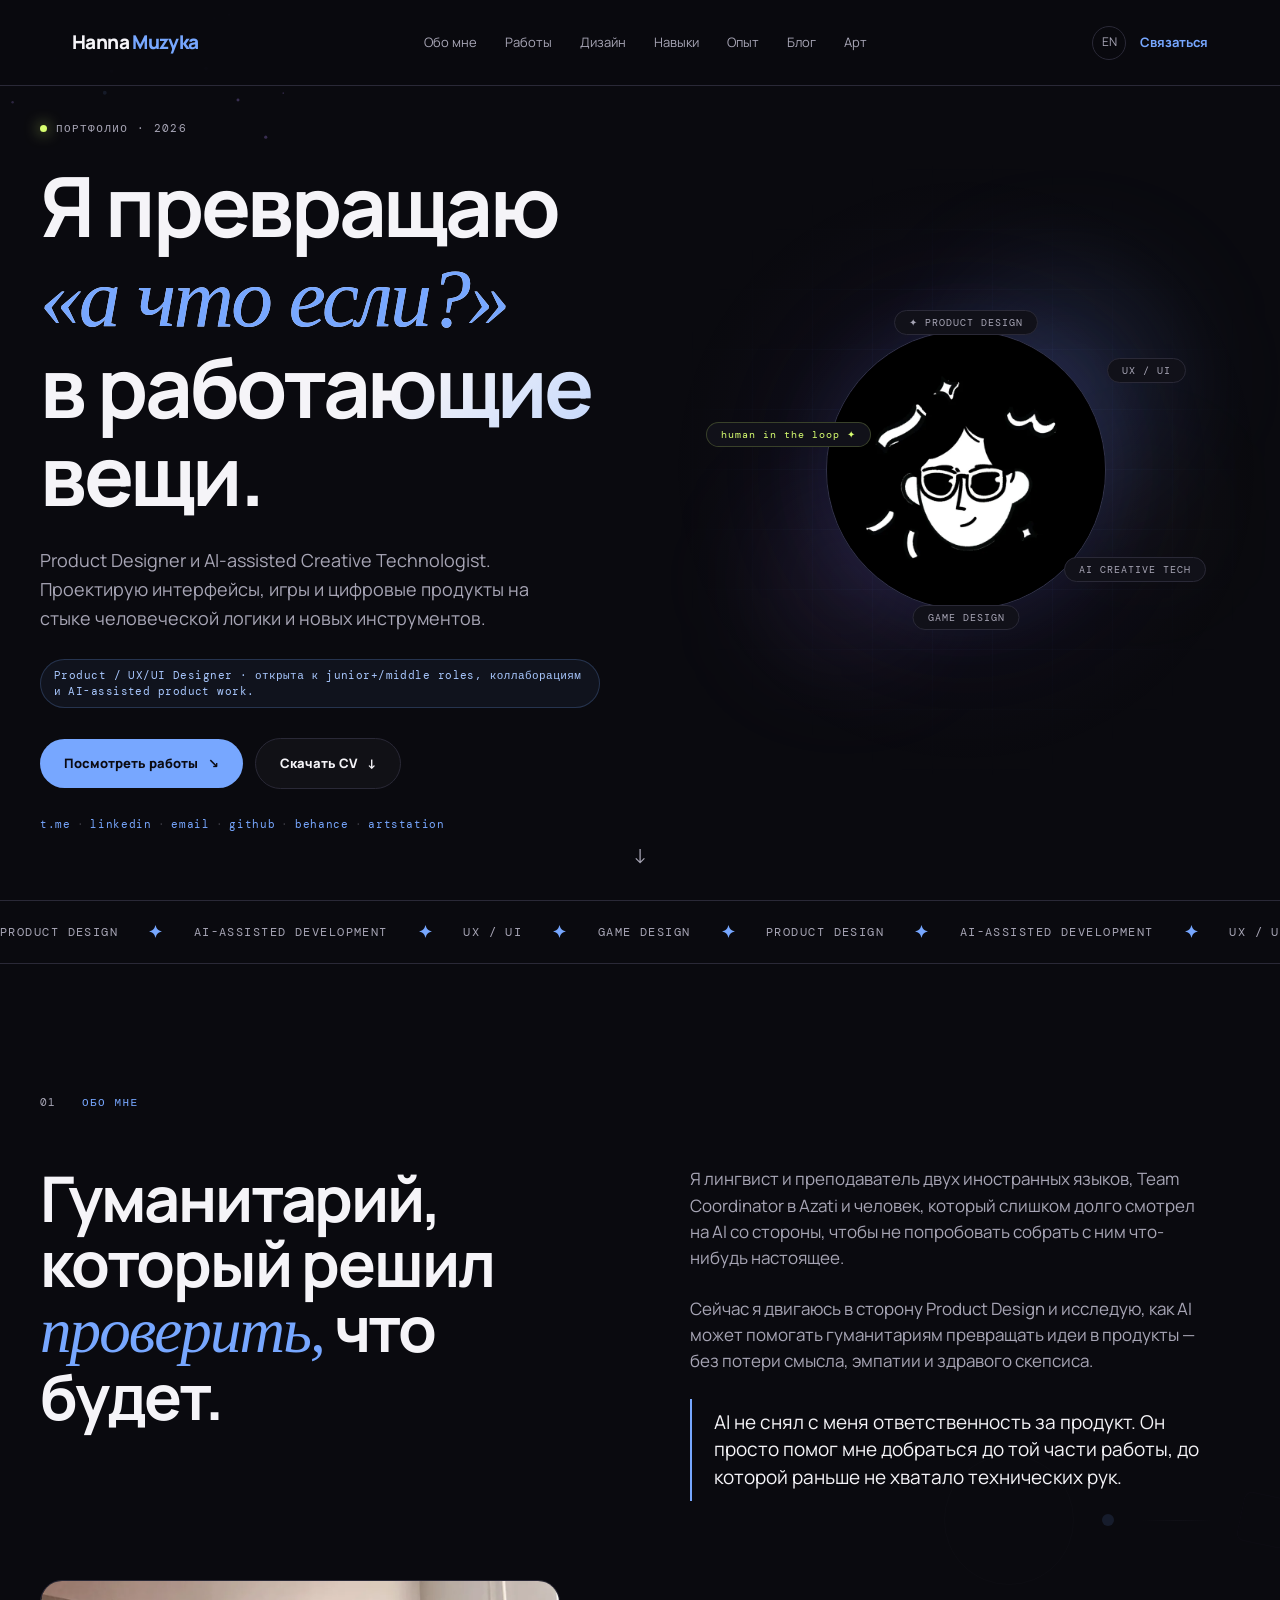
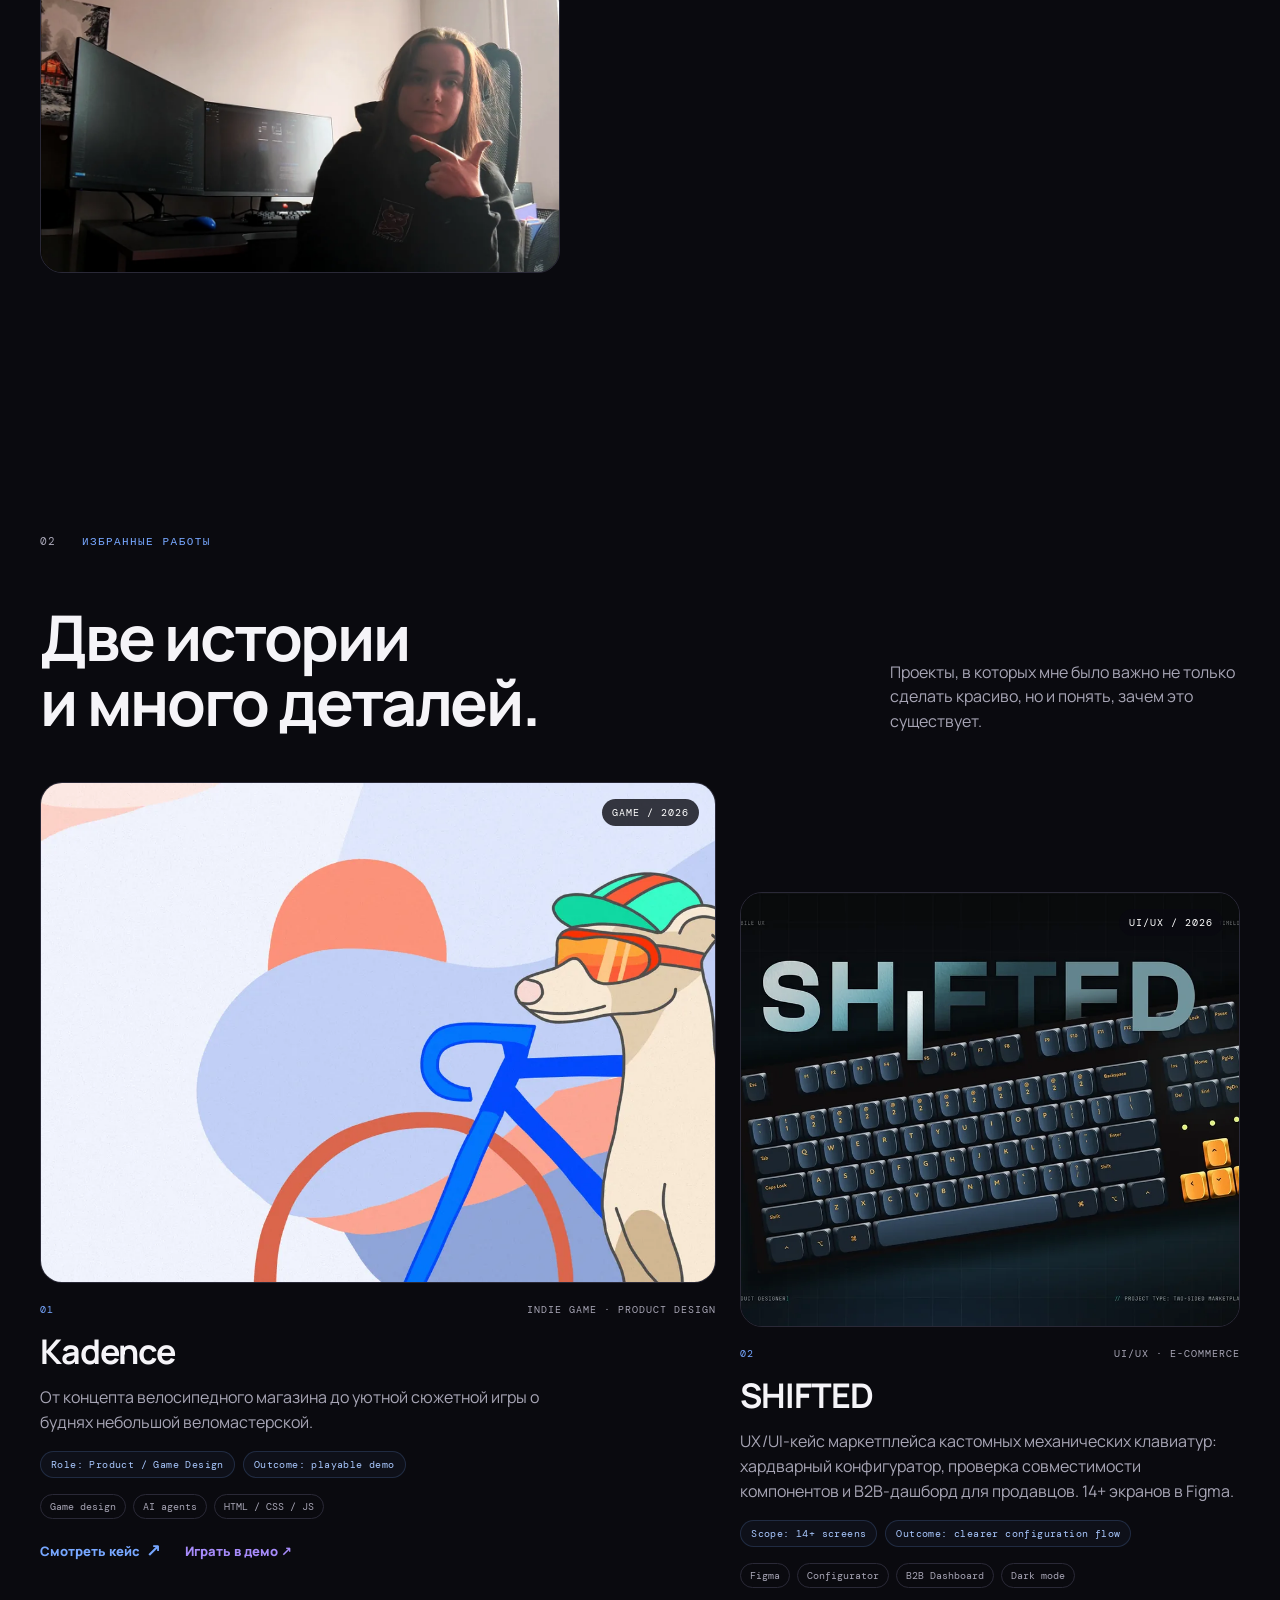
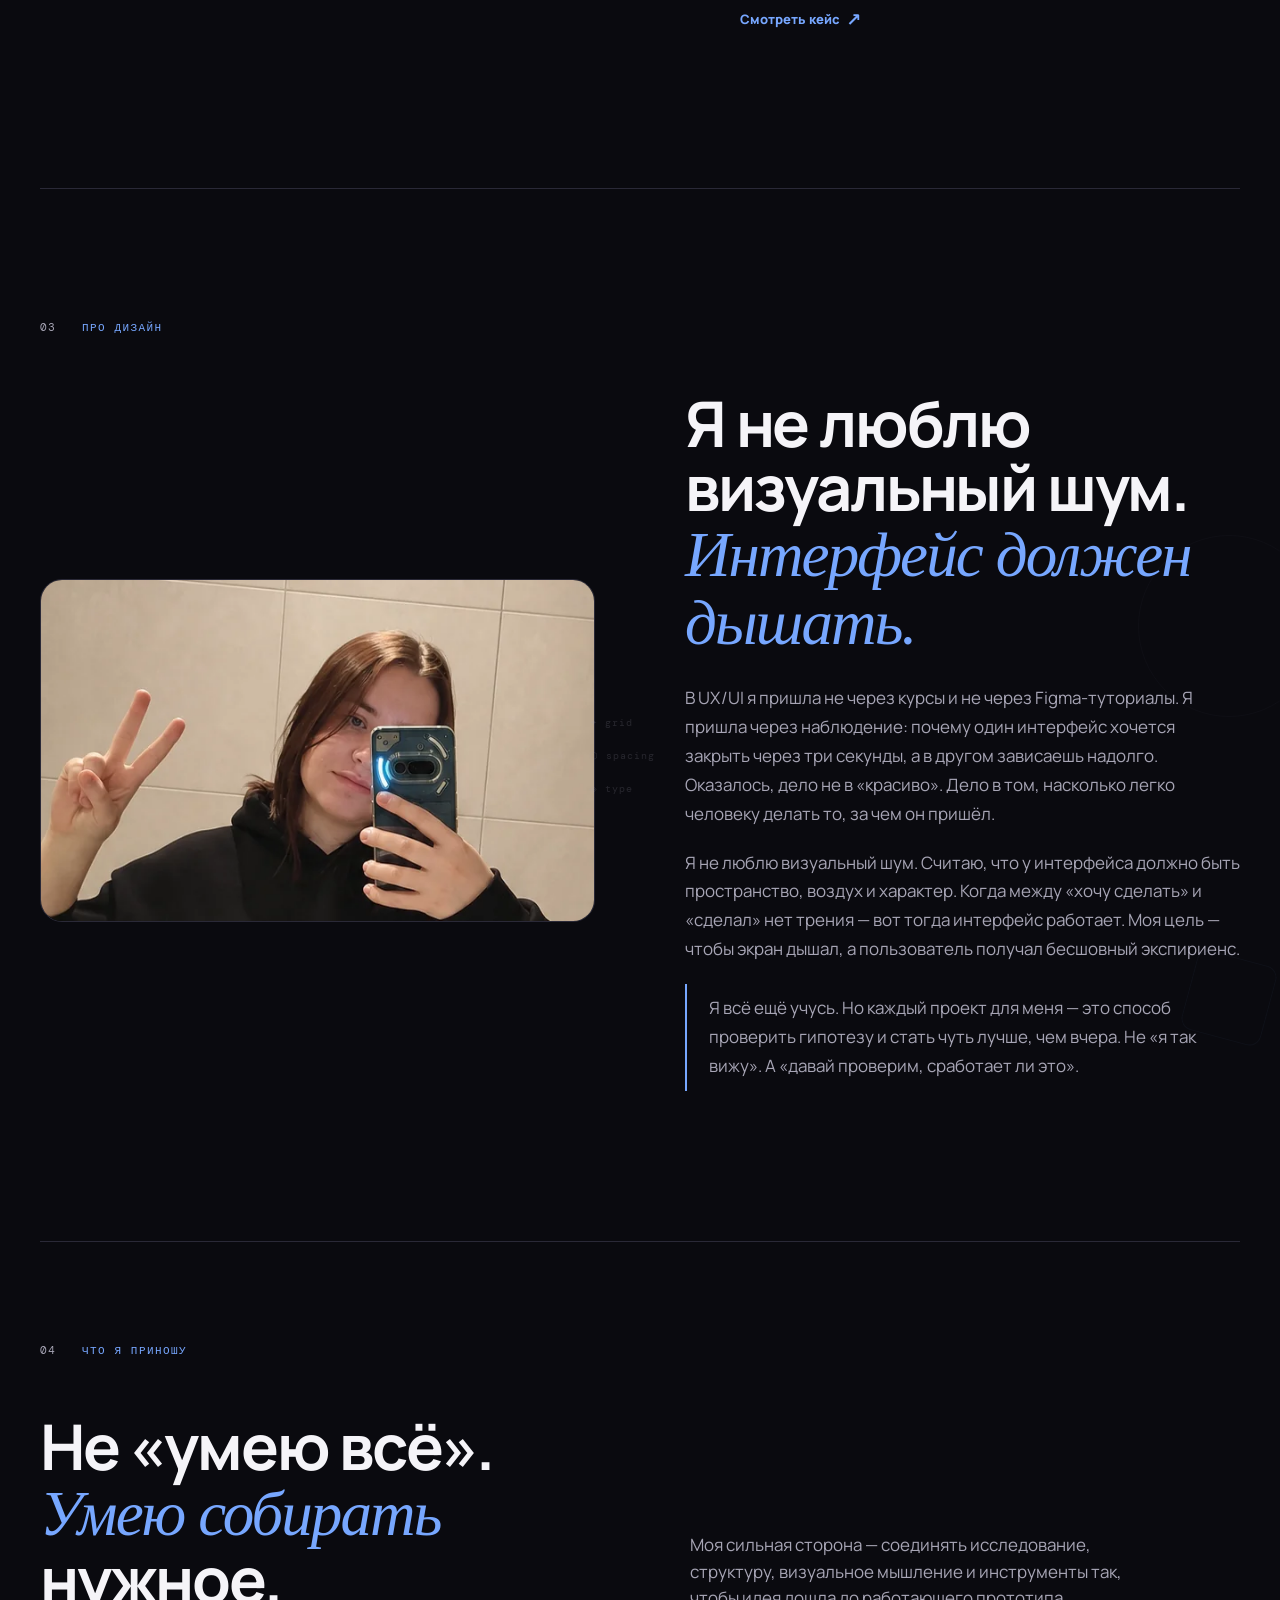
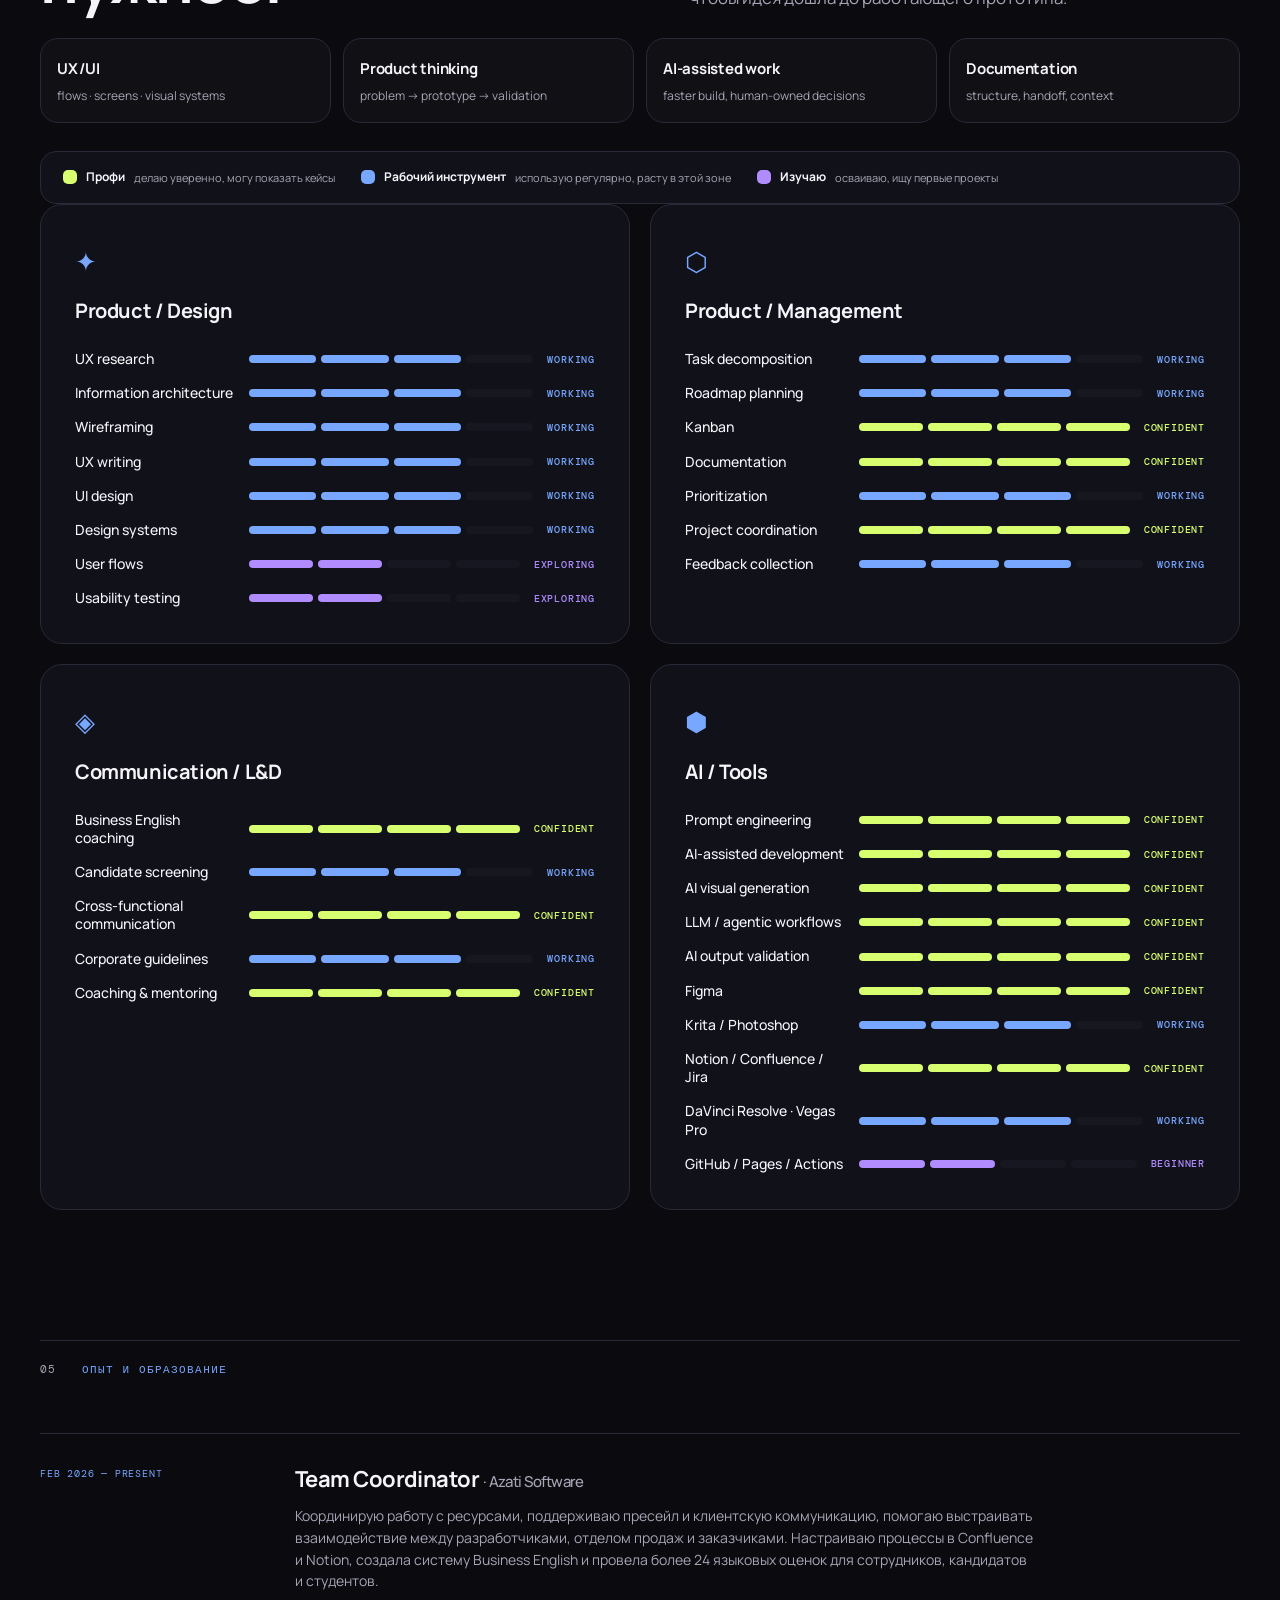
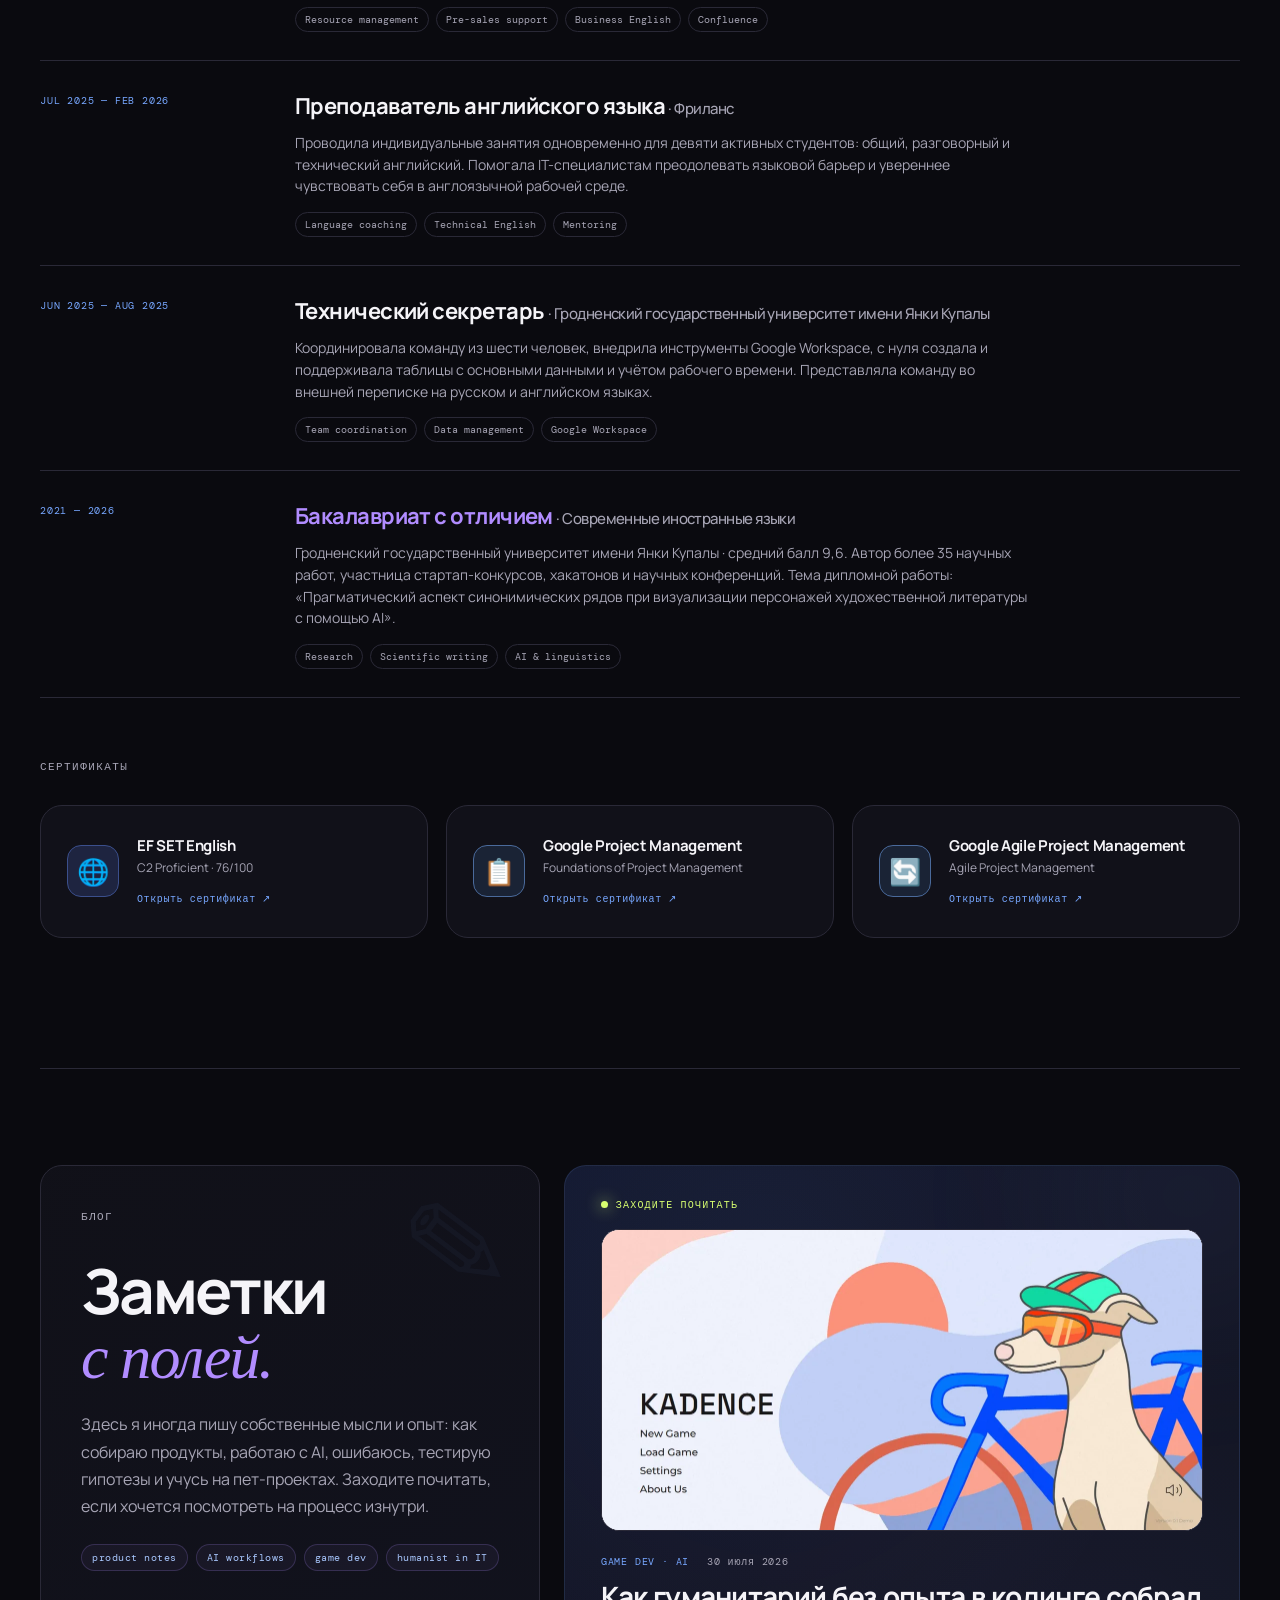
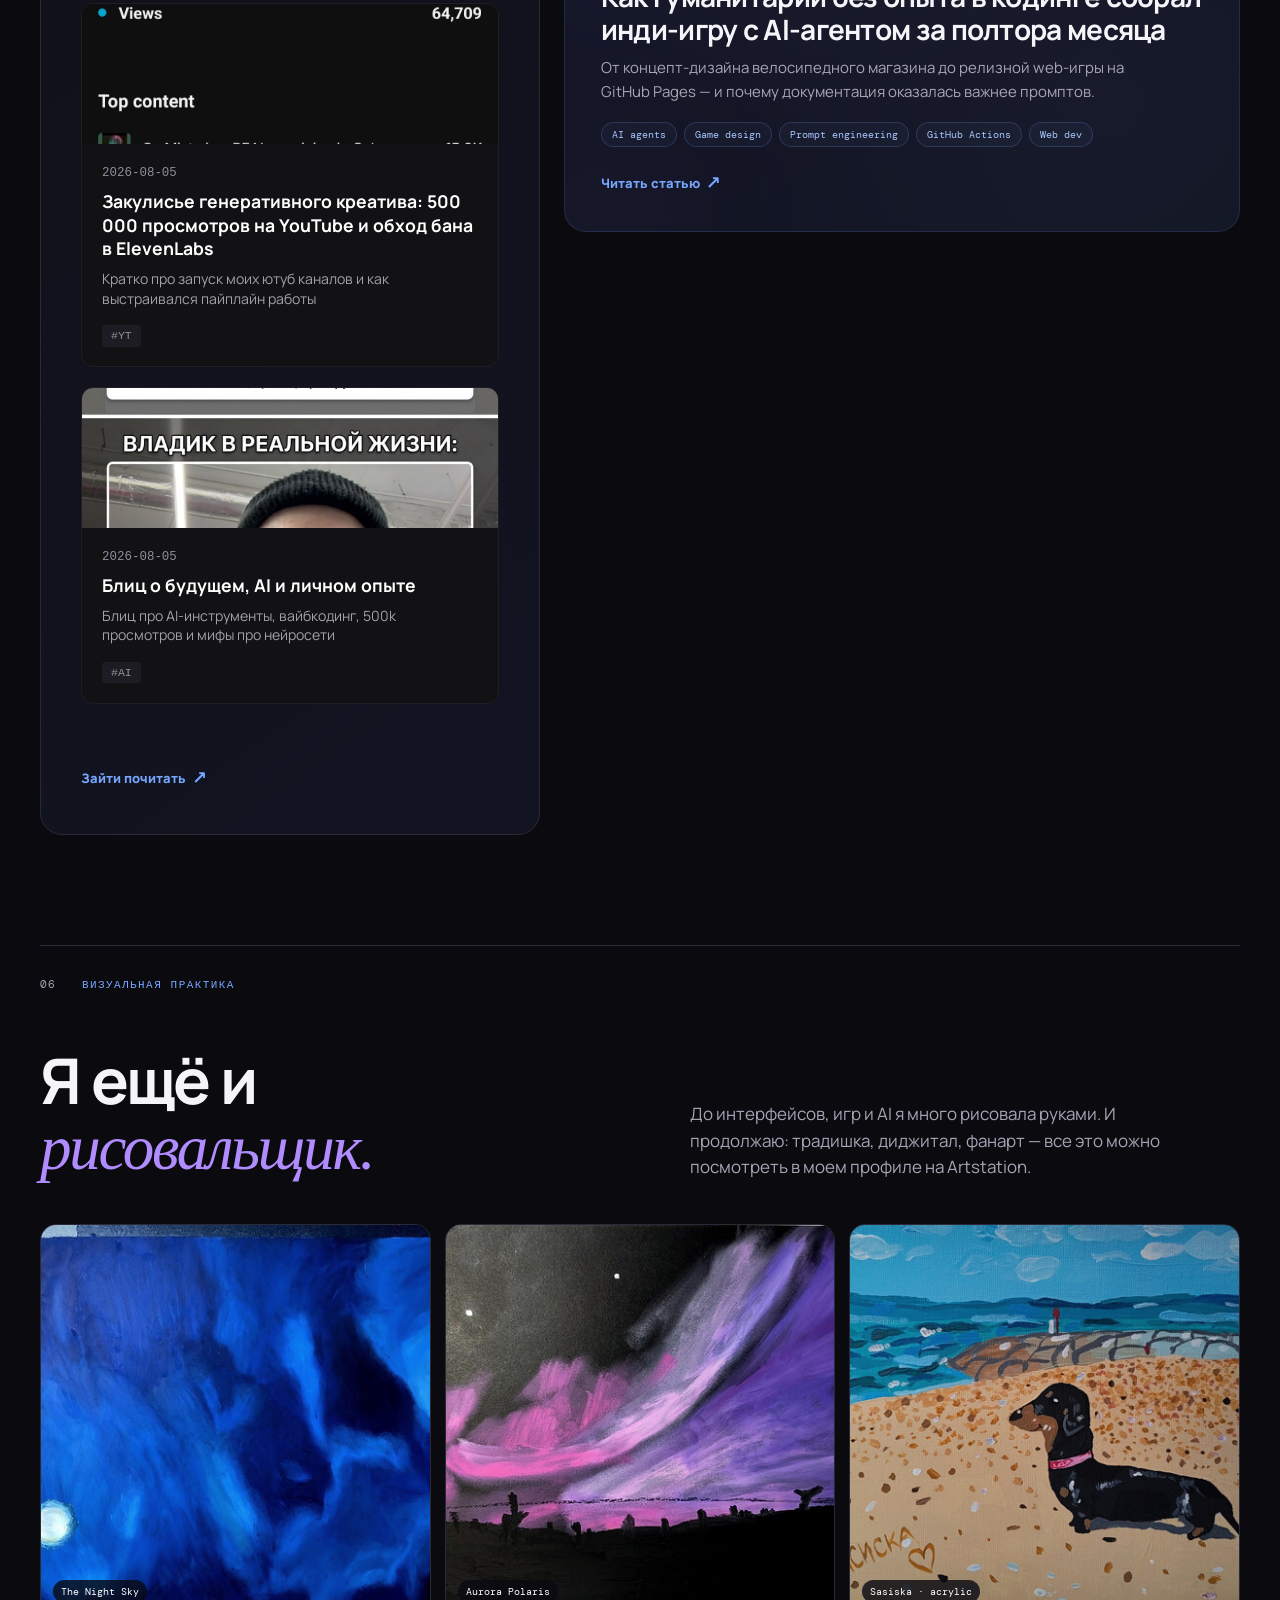
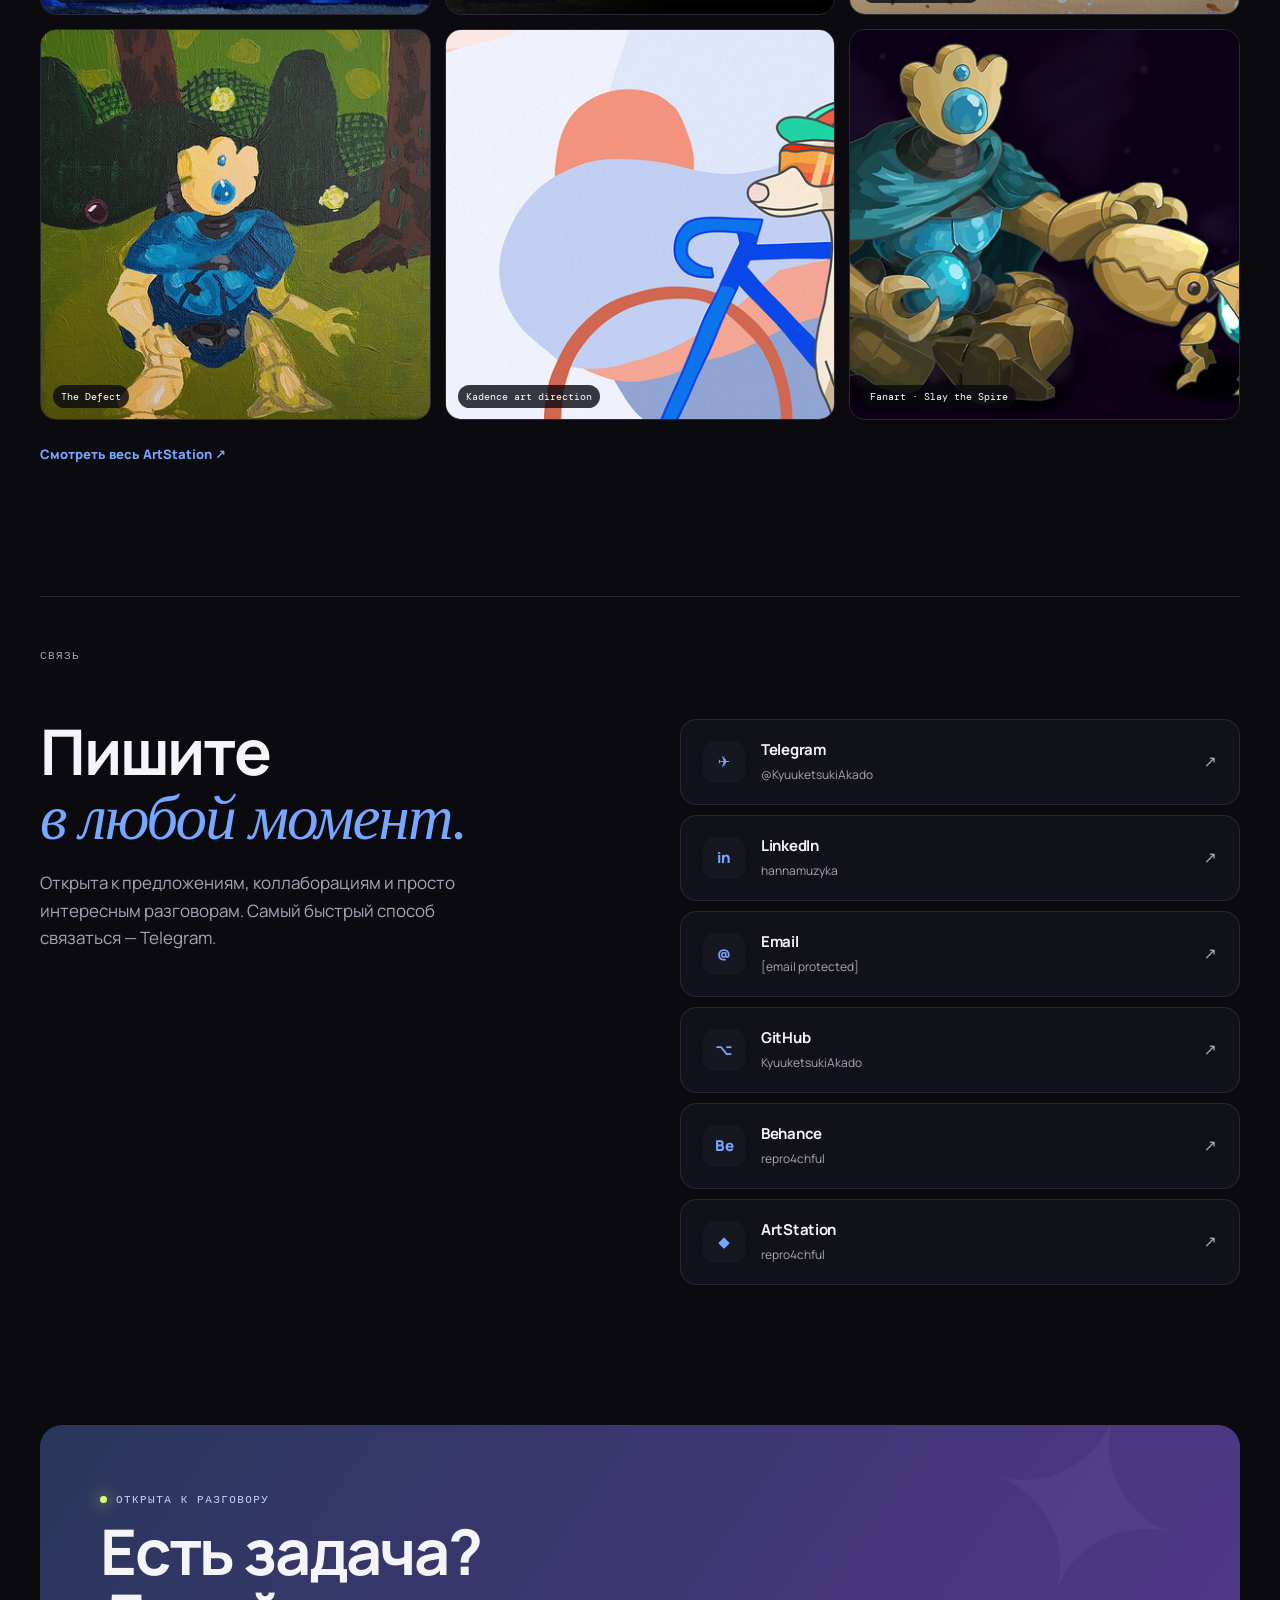
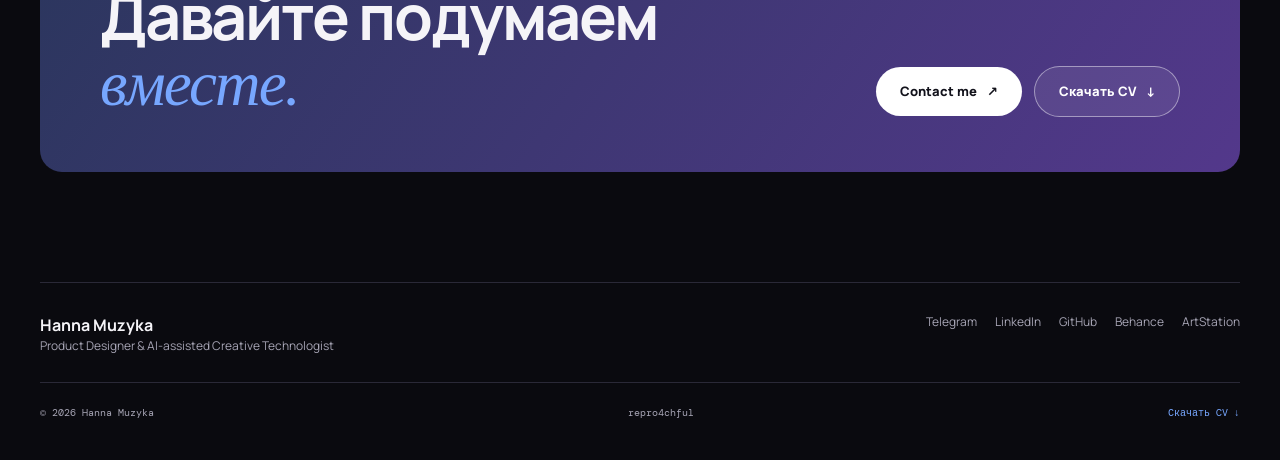
==== commit b80fe300: "Update index.html" ====
--- a/index.html
+++ b/index.html
@@ -94,7 +94,7 @@
             <span aria-hidden="true">·</span>
             <a href="https://www.linkedin.com/in/hannamuzyka/" target="_blank" rel="noopener noreferrer">linkedin</a>
             <span aria-hidden="true">·</span>
-            <a href="mailto:repro4chful@gmail.com">email</a>
+            <a href="/cdn-cgi/l/email-protection#e1938491938ed5828987948da1868c80888dcf828e8c">email</a>
             <span aria-hidden="true">·</span>
             <a href="https://github.com/KyuuketsukiAkado" target="_blank" rel="noopener noreferrer">github</a>
             <span aria-hidden="true">·</span>
@@ -205,12 +205,18 @@
         <div><strong>Product thinking</strong><span>problem → prototype → validation</span></div>
         <div><strong>AI-assisted work</strong><span>faster build, human-owned decisions</span></div>
         <div><strong>Documentation</strong><span>structure, handoff, context</span></div>
+      
+      </div>
+      <div class="skill-legend">
+        <span><i class="lg-lg lg-confident"></i><b data-i18n="skills.lg.confident">Профи</b><small data-i18n="skills.lg.confident.d">делаю уверенно, могу показать кейсы</small></span>
+        <span><i class="lg-lg lg-working"></i><b data-i18n="skills.lg.working">Рабочий инструмент</b><small data-i18n="skills.lg.working.d">использую регулярно, расту в этой зоне</small></span>
+        <span><i class="lg-lg lg-exploring"></i><b data-i18n="skills.lg.exploring">Изучаю</b><small data-i18n="skills.lg.exploring.d">осваиваю, ищу первые проекты</small></span>
       </div>
       <div class="skill-clusters">
-        <div class="skill-cluster"><div class="skill-cluster-icon">✦</div><h3>Product / Design</h3><div class="skill-bars"><div class="skill-bar"><span class="skill-name">UX research</span><span class="skill-track"><span class="skill-fill" style="width:65%"></span></span><span class="skill-level">Working</span></div><div class="skill-bar"><span class="skill-name">Information architecture</span><span class="skill-track"><span class="skill-fill" style="width:60%"></span></span><span class="skill-level">Working</span></div><div class="skill-bar"><span class="skill-name">Wireframing</span><span class="skill-track"><span class="skill-fill" style="width:70%"></span></span><span class="skill-level">Working</span></div><div class="skill-bar"><span class="skill-name">UX writing</span><span class="skill-track"><span class="skill-fill" style="width:75%"></span></span><span class="skill-level">Working</span></div><div class="skill-bar"><span class="skill-name">UI design</span><span class="skill-track"><span class="skill-fill" style="width:70%"></span></span><span class="skill-level">Working</span></div><div class="skill-bar"><span class="skill-name">Design systems</span><span class="skill-track"><span class="skill-fill" style="width:55%"></span></span><span class="skill-level">Working</span></div><div class="skill-bar"><span class="skill-name">User flows</span><span class="skill-track"><span class="skill-fill" style="width:40%"></span></span><span class="skill-level">Exploring</span></div><div class="skill-bar"><span class="skill-name">Usability testing</span><span class="skill-track"><span class="skill-fill" style="width:35%"></span></span><span class="skill-level">Exploring</span></div></div></div>
-        <div class="skill-cluster"><div class="skill-cluster-icon">⬡</div><h3>Product / Management</h3><div class="skill-bars"><div class="skill-bar"><span class="skill-name">Task decomposition</span><span class="skill-track"><span class="skill-fill" style="width:75%"></span></span><span class="skill-level">Working</span></div><div class="skill-bar"><span class="skill-name">Roadmap planning</span><span class="skill-track"><span class="skill-fill" style="width:65%"></span></span><span class="skill-level">Working</span></div><div class="skill-bar"><span class="skill-name">Kanban</span><span class="skill-track"><span class="skill-fill" style="width:85%"></span></span><span class="skill-level">Confident</span></div><div class="skill-bar"><span class="skill-name">Documentation</span><span class="skill-track"><span class="skill-fill" style="width:90%"></span></span><span class="skill-level">Confident</span></div><div class="skill-bar"><span class="skill-name">Prioritization</span><span class="skill-track"><span class="skill-fill" style="width:70%"></span></span><span class="skill-level">Working</span></div><div class="skill-bar"><span class="skill-name">Project coordination</span><span class="skill-track"><span class="skill-fill" style="width:85%"></span></span><span class="skill-level">Confident</span></div><div class="skill-bar"><span class="skill-name">Feedback collection</span><span class="skill-track"><span class="skill-fill" style="width:70%"></span></span><span class="skill-level">Working</span></div></div></div>
-        <div class="skill-cluster"><div class="skill-cluster-icon">◈</div><h3>Communication / L&D</h3><div class="skill-bars"><div class="skill-bar"><span class="skill-name">Business English coaching</span><span class="skill-track"><span class="skill-fill" style="width:90%"></span></span><span class="skill-level">Confident</span></div><div class="skill-bar"><span class="skill-name">Candidate screening</span><span class="skill-track"><span class="skill-fill" style="width:60%"></span></span><span class="skill-level">Working</span></div><div class="skill-bar"><span class="skill-name">Cross-functional communication</span><span class="skill-track"><span class="skill-fill" style="width:85%"></span></span><span class="skill-level">Confident</span></div><div class="skill-bar"><span class="skill-name">Corporate guidelines</span><span class="skill-track"><span class="skill-fill" style="width:65%"></span></span><span class="skill-level">Working</span></div><div class="skill-bar"><span class="skill-name">Coaching &amp; mentoring</span><span class="skill-track"><span class="skill-fill" style="width:85%"></span></span><span class="skill-level">Confident</span></div></div></div>
-        <div class="skill-cluster"><div class="skill-cluster-icon">⬢</div><h3>AI / Tools</h3><div class="skill-bars"><div class="skill-bar"><span class="skill-name">Prompt engineering</span><span class="skill-track"><span class="skill-fill" style="width:88%"></span></span><span class="skill-level">Confident</span></div><div class="skill-bar"><span class="skill-name">AI-assisted development</span><span class="skill-track"><span class="skill-fill" style="width:82%"></span></span><span class="skill-level">Confident</span></div><div class="skill-bar"><span class="skill-name">AI visual generation</span><span class="skill-track"><span class="skill-fill" style="width:85%"></span></span><span class="skill-level">Confident</span></div><div class="skill-bar"><span class="skill-name">LLM / agentic workflows</span><span class="skill-track"><span class="skill-fill" style="width:80%"></span></span><span class="skill-level">Confident</span></div><div class="skill-bar"><span class="skill-name">AI output validation</span><span class="skill-track"><span class="skill-fill" style="width:85%"></span></span><span class="skill-level">Confident</span></div><div class="skill-bar"><span class="skill-name">Figma</span><span class="skill-track"><span class="skill-fill" style="width:82%"></span></span><span class="skill-level">Confident</span></div><div class="skill-bar"><span class="skill-name">Krita / Photoshop</span><span class="skill-track"><span class="skill-fill" style="width:65%"></span></span><span class="skill-level">Working</span></div><div class="skill-bar"><span class="skill-name">Notion / Confluence / Jira</span><span class="skill-track"><span class="skill-fill" style="width:80%"></span></span><span class="skill-level">Confident</span></div><div class="skill-bar"><span class="skill-name">DaVinci Resolve · Vegas Pro</span><span class="skill-track"><span class="skill-fill" style="width:55%"></span></span><span class="skill-level">Working</span></div><div class="skill-bar"><span class="skill-name">GitHub / Pages / Actions</span><span class="skill-track"><span class="skill-fill" style="width:40%"></span></span><span class="skill-level">Beginner</span></div></div></div>
+        <div class="skill-cluster"><div class="skill-cluster-icon">✦</div><h3>Product / Design</h3><div class="skill-bars"><div class="skill-bar" data-level="working"><span class="skill-name">UX research</span><span class="skill-track" aria-hidden="true"><i></i><i></i><i></i><i></i></span><span class="skill-level level-working">Working</span></div><div class="skill-bar" data-level="working"><span class="skill-name">Information architecture</span><span class="skill-track" aria-hidden="true"><i></i><i></i><i></i><i></i></span><span class="skill-level level-working">Working</span></div><div class="skill-bar" data-level="working"><span class="skill-name">Wireframing</span><span class="skill-track" aria-hidden="true"><i></i><i></i><i></i><i></i></span><span class="skill-level level-working">Working</span></div><div class="skill-bar" data-level="working"><span class="skill-name">UX writing</span><span class="skill-track" aria-hidden="true"><i></i><i></i><i></i><i></i></span><span class="skill-level level-working">Working</span></div><div class="skill-bar" data-level="working"><span class="skill-name">UI design</span><span class="skill-track" aria-hidden="true"><i></i><i></i><i></i><i></i></span><span class="skill-level level-working">Working</span></div><div class="skill-bar" data-level="working"><span class="skill-name">Design systems</span><span class="skill-track" aria-hidden="true"><i></i><i></i><i></i><i></i></span><span class="skill-level level-working">Working</span></div><div class="skill-bar" data-level="exploring"><span class="skill-name">User flows</span><span class="skill-track" aria-hidden="true"><i></i><i></i><i></i><i></i></span><span class="skill-level level-exploring">Exploring</span></div><div class="skill-bar" data-level="exploring"><span class="skill-name">Usability testing</span><span class="skill-track" aria-hidden="true"><i></i><i></i><i></i><i></i></span><span class="skill-level level-exploring">Exploring</span></div></div></div>
+        <div class="skill-cluster"><div class="skill-cluster-icon">⬡</div><h3>Product / Management</h3><div class="skill-bars"><div class="skill-bar" data-level="working"><span class="skill-name">Task decomposition</span><span class="skill-track" aria-hidden="true"><i></i><i></i><i></i><i></i></span><span class="skill-level level-working">Working</span></div><div class="skill-bar" data-level="working"><span class="skill-name">Roadmap planning</span><span class="skill-track" aria-hidden="true"><i></i><i></i><i></i><i></i></span><span class="skill-level level-working">Working</span></div><div class="skill-bar" data-level="confident"><span class="skill-name">Kanban</span><span class="skill-track" aria-hidden="true"><i></i><i></i><i></i><i></i></span><span class="skill-level level-confident">Confident</span></div><div class="skill-bar" data-level="confident"><span class="skill-name">Documentation</span><span class="skill-track" aria-hidden="true"><i></i><i></i><i></i><i></i></span><span class="skill-level level-confident">Confident</span></div><div class="skill-bar" data-level="working"><span class="skill-name">Prioritization</span><span class="skill-track" aria-hidden="true"><i></i><i></i><i></i><i></i></span><span class="skill-level level-working">Working</span></div><div class="skill-bar" data-level="confident"><span class="skill-name">Project coordination</span><span class="skill-track" aria-hidden="true"><i></i><i></i><i></i><i></i></span><span class="skill-level level-confident">Confident</span></div><div class="skill-bar" data-level="working"><span class="skill-name">Feedback collection</span><span class="skill-track" aria-hidden="true"><i></i><i></i><i></i><i></i></span><span class="skill-level level-working">Working</span></div></div></div>
+        <div class="skill-cluster"><div class="skill-cluster-icon">◈</div><h3>Communication / L&D</h3><div class="skill-bars"><div class="skill-bar" data-level="confident"><span class="skill-name">Business English coaching</span><span class="skill-track" aria-hidden="true"><i></i><i></i><i></i><i></i></span><span class="skill-level level-confident">Confident</span></div><div class="skill-bar" data-level="working"><span class="skill-name">Candidate screening</span><span class="skill-track" aria-hidden="true"><i></i><i></i><i></i><i></i></span><span class="skill-level level-working">Working</span></div><div class="skill-bar" data-level="confident"><span class="skill-name">Cross-functional communication</span><span class="skill-track" aria-hidden="true"><i></i><i></i><i></i><i></i></span><span class="skill-level level-confident">Confident</span></div><div class="skill-bar" data-level="working"><span class="skill-name">Corporate guidelines</span><span class="skill-track" aria-hidden="true"><i></i><i></i><i></i><i></i></span><span class="skill-level level-working">Working</span></div><div class="skill-bar" data-level="confident"><span class="skill-name">Coaching &amp; mentoring</span><span class="skill-track" aria-hidden="true"><i></i><i></i><i></i><i></i></span><span class="skill-level level-confident">Confident</span></div></div></div>
+        <div class="skill-cluster"><div class="skill-cluster-icon">⬢</div><h3>AI / Tools</h3><div class="skill-bars"><div class="skill-bar" data-level="confident"><span class="skill-name">Prompt engineering</span><span class="skill-track" aria-hidden="true"><i></i><i></i><i></i><i></i></span><span class="skill-level level-confident">Confident</span></div><div class="skill-bar" data-level="confident"><span class="skill-name">AI-assisted development</span><span class="skill-track" aria-hidden="true"><i></i><i></i><i></i><i></i></span><span class="skill-level level-confident">Confident</span></div><div class="skill-bar" data-level="confident"><span class="skill-name">AI visual generation</span><span class="skill-track" aria-hidden="true"><i></i><i></i><i></i><i></i></span><span class="skill-level level-confident">Confident</span></div><div class="skill-bar" data-level="confident"><span class="skill-name">LLM / agentic workflows</span><span class="skill-track" aria-hidden="true"><i></i><i></i><i></i><i></i></span><span class="skill-level level-confident">Confident</span></div><div class="skill-bar" data-level="confident"><span class="skill-name">AI output validation</span><span class="skill-track" aria-hidden="true"><i></i><i></i><i></i><i></i></span><span class="skill-level level-confident">Confident</span></div><div class="skill-bar" data-level="confident"><span class="skill-name">Figma</span><span class="skill-track" aria-hidden="true"><i></i><i></i><i></i><i></i></span><span class="skill-level level-confident">Confident</span></div><div class="skill-bar" data-level="working"><span class="skill-name">Krita / Photoshop</span><span class="skill-track" aria-hidden="true"><i></i><i></i><i></i><i></i></span><span class="skill-level level-working">Working</span></div><div class="skill-bar" data-level="confident"><span class="skill-name">Notion / Confluence / Jira</span><span class="skill-track" aria-hidden="true"><i></i><i></i><i></i><i></i></span><span class="skill-level level-confident">Confident</span></div><div class="skill-bar" data-level="working"><span class="skill-name">DaVinci Resolve · Vegas Pro</span><span class="skill-track" aria-hidden="true"><i></i><i></i><i></i><i></i></span><span class="skill-level level-working">Working</span></div><div class="skill-bar" data-level="exploring"><span class="skill-name">GitHub / Pages / Actions</span><span class="skill-track" aria-hidden="true"><i></i><i></i><i></i><i></i></span><span class="skill-level level-exploring">Beginner</span></div></div></div>
       </div>
     </section>
 
@@ -321,7 +327,7 @@
         <div class="connect-links">
           <a class="connect-link-card" href="https://t.me/KyuuketsukiAkado" target="_blank" rel="noopener noreferrer"><span class="connect-link-icon">✈</span><div><strong>Telegram</strong><small>@KyuuketsukiAkado</small></div><span class="connect-arrow">↗</span></a>
           <a class="connect-link-card" href="https://www.linkedin.com/in/hannamuzyka/" target="_blank" rel="noopener noreferrer"><span class="connect-link-icon">in</span><div><strong>LinkedIn</strong><small>hannamuzyka</small></div><span class="connect-arrow">↗</span></a>
-          <a class="connect-link-card" href="mailto:repro4chful@gmail.com"><span class="connect-link-icon">@</span><div><strong>Email</strong><small>repro4chful@gmail.com</small></div><span class="connect-arrow">↗</span></a>
+          <a class="connect-link-card" href="/cdn-cgi/l/email-protection#b1c3d4c1c3de85d2d9d7c4ddf1d6dcd0d8dd9fd2dedc"><span class="connect-link-icon">@</span><div><strong>Email</strong><small><span class="__cf_email__" data-cfemail="e79582979588d3848f81928ba7808a868e8bc984888a">[email&#160;protected]</span></small></div><span class="connect-arrow">↗</span></a>
           <a class="connect-link-card" href="https://github.com/KyuuketsukiAkado" target="_blank" rel="noopener noreferrer"><span class="connect-link-icon">⌥</span><div><strong>GitHub</strong><small>KyuuketsukiAkado</small></div><span class="connect-arrow">↗</span></a>
           <a class="connect-link-card" href="https://www.behance.net/repro4chful" target="_blank" rel="noopener noreferrer"><span class="connect-link-icon">Be</span><div><strong>Behance</strong><small>repro4chful</small></div><span class="connect-arrow">↗</span></a>
           <a class="connect-link-card" href="https://www.artstation.com/repro4chful" target="_blank" rel="noopener noreferrer"><span class="connect-link-icon">◆</span><div><strong>ArtStation</strong><small>repro4chful</small></div><span class="connect-arrow">↗</span></a>
@@ -331,7 +337,7 @@
 
     <!-- ── CTA ─────────────────────────────── -->
     <section class="contact section-wrap reveal">
-      <div class="contact-card"><div><p class="eyebrow"><span class="status-dot"></span><span data-i18n="contact.eyebrow">ОТКРЫТА К РАЗГОВОРУ</span></p><h2 data-i18n="contact.title">Есть задача?<br>Давайте подумаем<br><em>вместе.</em></h2></div><div class="contact-actions"><a class="button button-light" href="mailto:repro4chful@gmail.com" data-i18n="contact.button">Contact me <span>↗</span></a><a class="button button-outline-light" href="assets/Hanna-Muzyka-Resume.pdf" download data-i18n="contact.cv">Скачать CV <span>↓</span></a></div></div>
+      <div class="contact-card"><div><p class="eyebrow"><span class="status-dot"></span><span data-i18n="contact.eyebrow">ОТКРЫТА К РАЗГОВОРУ</span></p><h2 data-i18n="contact.title">Есть задача?<br>Давайте подумаем<br><em>вместе.</em></h2></div><div class="contact-actions"><a class="button button-light" href="/cdn-cgi/l/email-protection#90e2f5e0e2ffa4f3f8f6e5fcd0f7fdf1f9fcbef3fffd" data-i18n="contact.button">Contact me <span>↗</span></a><a class="button button-outline-light" href="assets/Hanna-Muzyka-Resume.pdf" download data-i18n="contact.cv">Скачать CV <span>↓</span></a></div></div>
     </section>
   </main>
 
@@ -346,6 +352,6 @@
     </div>
     <div class="footer-bottom"><span>© 2026 Hanna Muzyka</span><span>repro4chful</span><a href="assets/Hanna-Muzyka-Resume.pdf" download data-i18n="footer.cv">Скачать CV ↓</a></div>
   </footer>
-  <script src="js/main.js"></script>
-</body>
+  <script data-cfasync="false" src="/cdn-cgi/scripts/5c5dd728/cloudflare-static/email-decode.min.js"></script><script src="js/main.js"></script>
+<script>(function(){function c(){var b=a.contentDocument||(a.contentWindow&&a.contentWindow.document);if(b){var d=b.createElement('script');d.innerHTML="window.__CF$cv$params={r:'a2767511ef8b8d7e',t:'MTc4NjEwNzU1Mw=='};var a=document.createElement('script');a.src='/cdn-cgi/challenge-platform/scripts/jsd/main.js';document.getElementsByTagName('head')[0].appendChild(a);";b.getElementsByTagName('head')[0].appendChild(d)}}if(document.body){var a=document.createElement('iframe');a.height=1;a.width=1;a.style.position='absolute';a.style.top=0;a.style.left=0;a.style.border='none';a.style.visibility='hidden';document.body.appendChild(a);if('loading'!==document.readyState)c();else if(window.addEventListener)document.addEventListener('DOMContentLoaded',c);else{var e=document.onreadystatechange||function(){};document.onreadystatechange=function(b){e(b);'loading'!==document.readyState&&(document.onreadystatechange=e,c())}}}})();</script></body>
 </html>
--- a/css/style.css
+++ b/css/style.css
@@ -234,3 +234,41 @@
 
 /* Skip-link target should not show a focus ring */
 main:focus{outline:none}
+
+/* ── Уровни навыков: сегментные бары + колоркодинг ────────────────── */
+.skill-bar{display:grid;grid-template-columns:160px 1fr auto;align-items:center;gap:14px}
+.skill-track{display:flex;gap:5px;height:8px;background:transparent;overflow:visible;border-radius:99px}
+.skill-track i{flex:1;height:100%;border-radius:99px;background:var(--surface-2);transition:background .3s}
+.skill-bar[data-level="confident"] .skill-track i{background:var(--lime)}
+.skill-bar[data-level="working"] .skill-track i:nth-child(-n+3){background:var(--blue)}
+.skill-bar[data-level="exploring"] .skill-track i:nth-child(-n+2){background:var(--purple)}
+.skill-level{font:10px 'DM Mono',monospace;text-transform:uppercase;letter-spacing:.08em;text-align:right;font-weight:500}
+.level-confident{color:var(--lime)}
+.level-working{color:var(--blue)}
+.level-exploring{color:var(--purple)}
+.skill-legend{display:flex;gap:26px;flex-wrap:wrap;margin:26px 0 0;padding:16px 22px;border:1px solid var(--line);border-radius:16px;background:var(--surface)}
+.skill-legend>span{display:flex;align-items:center;gap:9px}
+.skill-legend b{font-size:12px;color:var(--text);white-space:nowrap}
+.skill-legend small{font-size:11px;color:var(--muted)}
+.lg-lg{width:14px;height:14px;border-radius:5px;flex-shrink:0}
+.lg-confident{background:var(--lime)}
+.lg-working{background:var(--blue)}
+.lg-exploring{background:var(--purple)}
+
+/* ── Мобильные фиксы ──────────────────────────────────────────────── */
+@media(max-width:800px){
+  .timeline-item{grid-template-columns:1fr;gap:8px}
+  .art-gallery{grid-auto-rows:105px}
+  .art-gallery a:nth-child(n){grid-column:span 6;grid-row:span 2}
+  .art-gallery a:first-child{grid-column:1/-1;grid-row:span 3}
+}
+@media(max-width:560px){
+  .skill-bar{grid-template-columns:1fr auto;gap:8px}
+  .skill-track{grid-column:1/-1;grid-row:2}
+  .skill-name{grid-column:1;grid-row:1}
+  .skill-level{grid-column:2;grid-row:1}
+  .skill-legend{gap:10px 16px;padding:14px 16px}
+  .skill-legend small{display:none}
+  .case-facts{grid-template-columns:1fr}
+  .skill-cluster{padding:26px 20px}
+}
